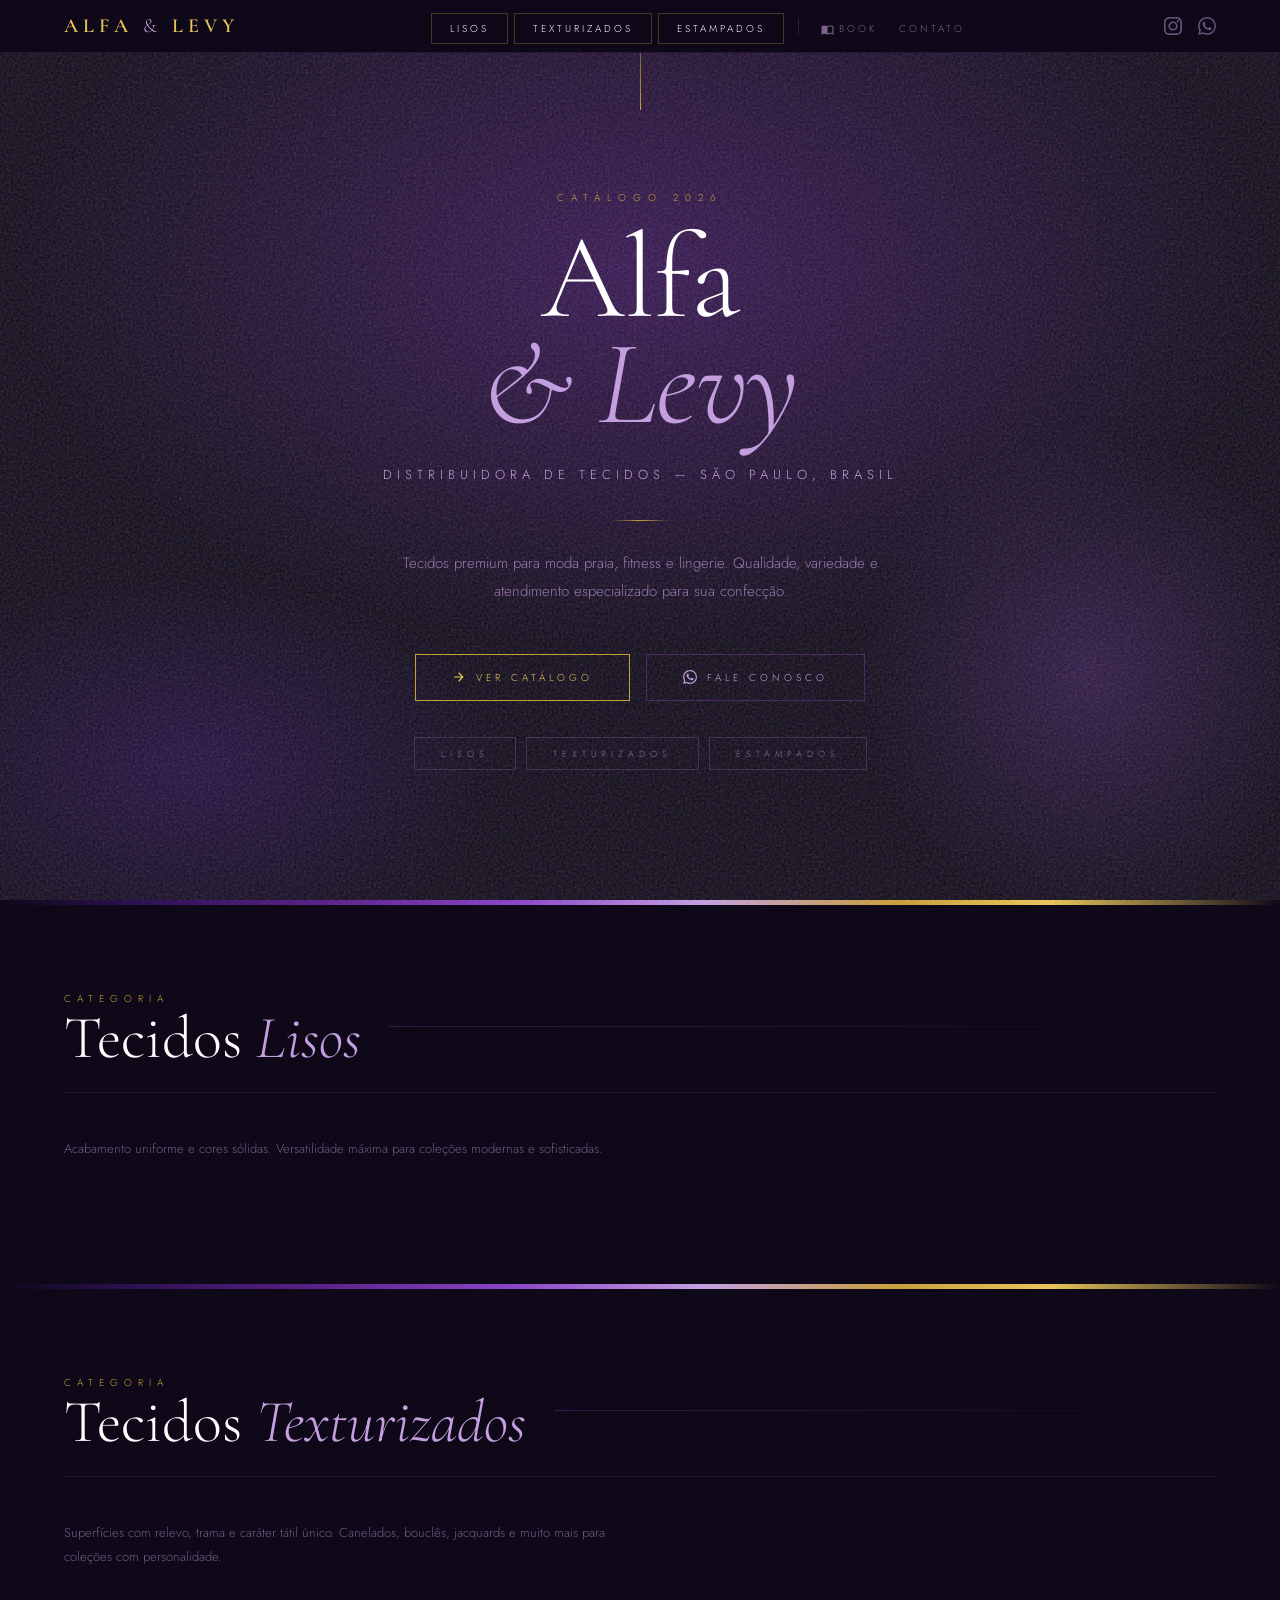
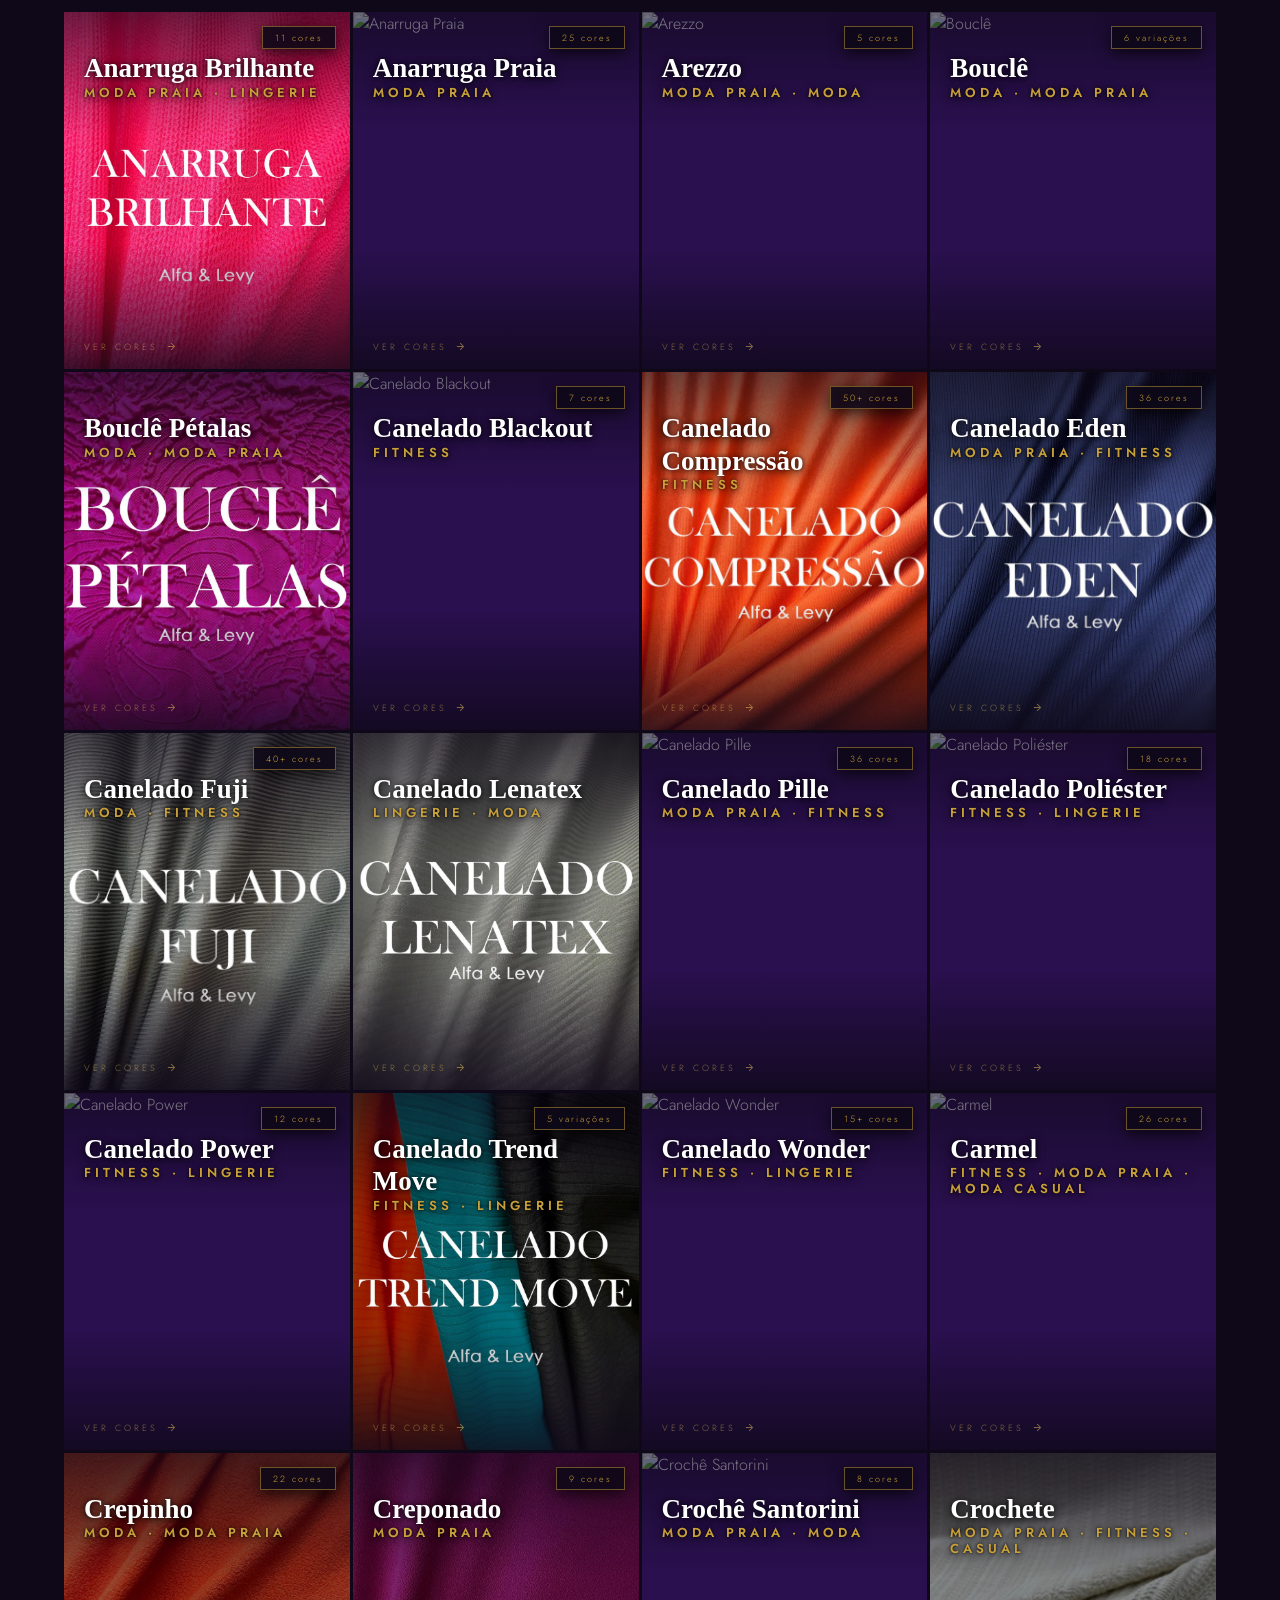
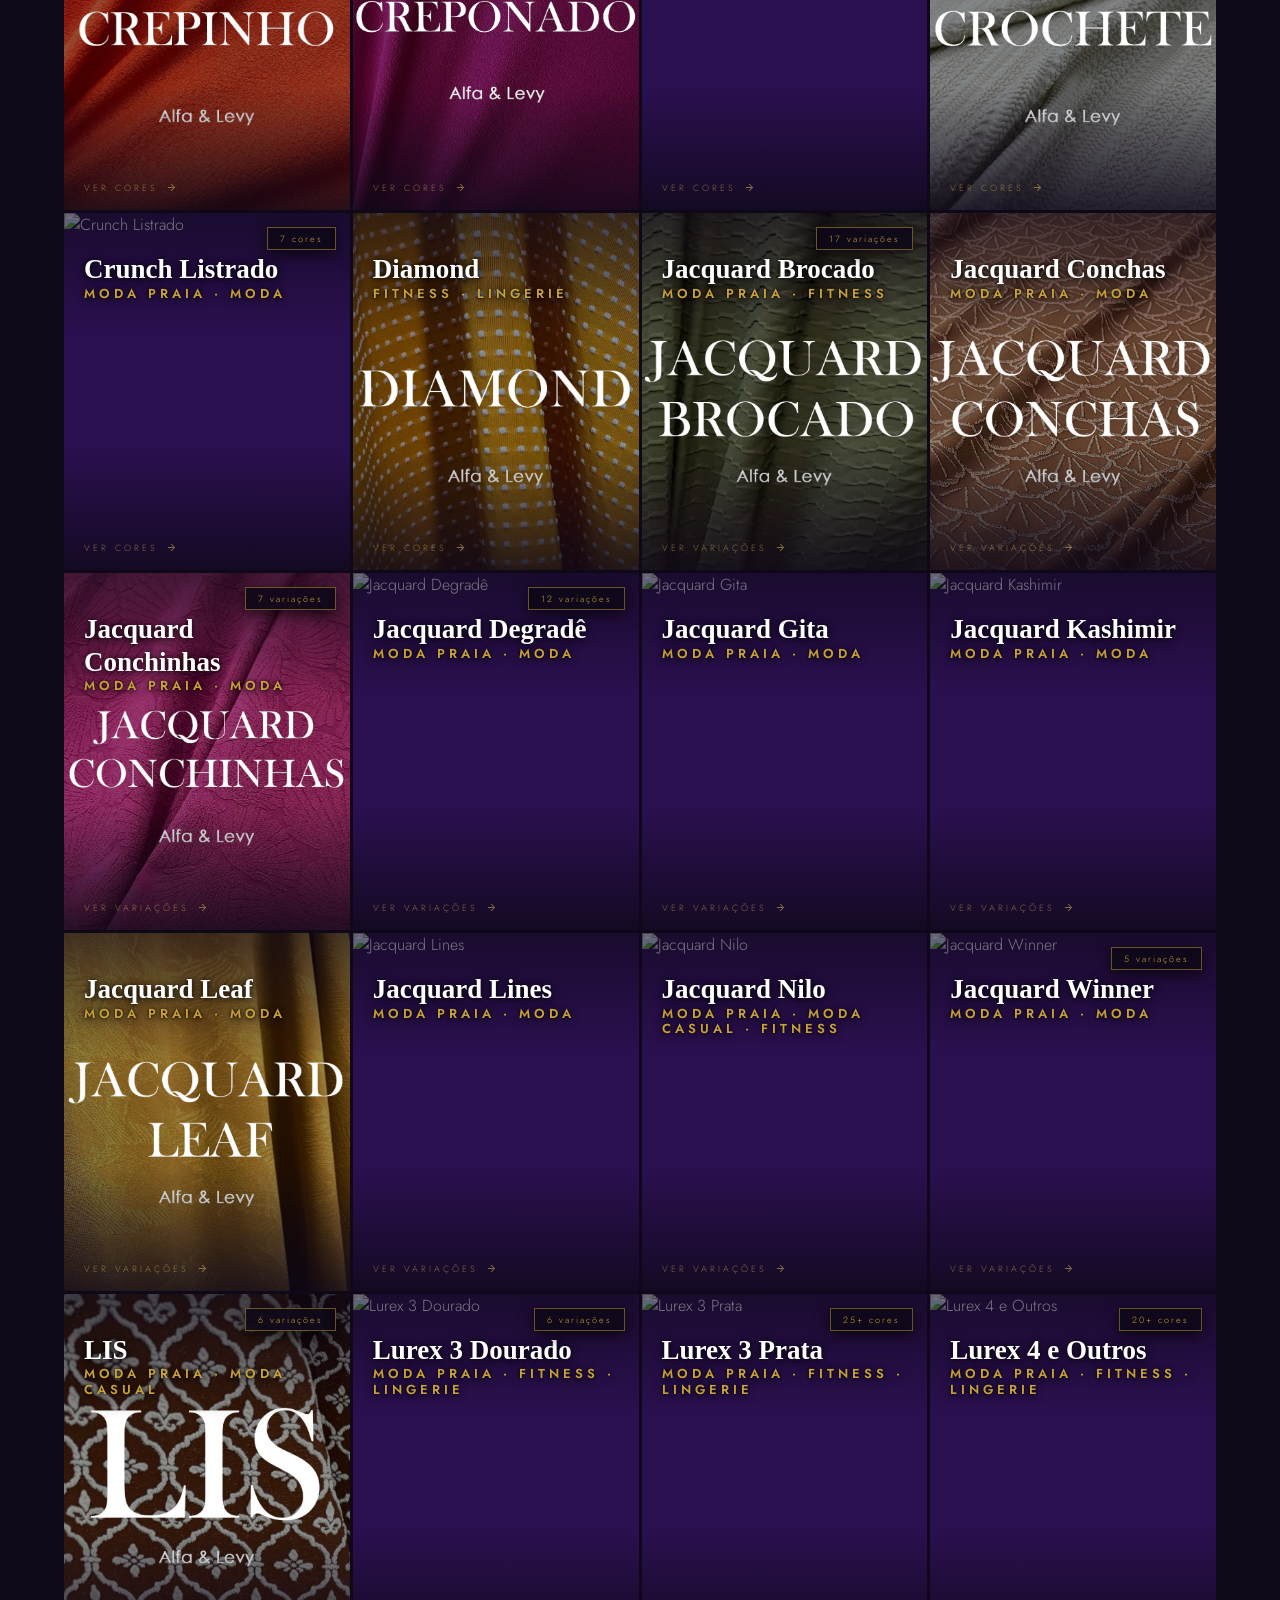
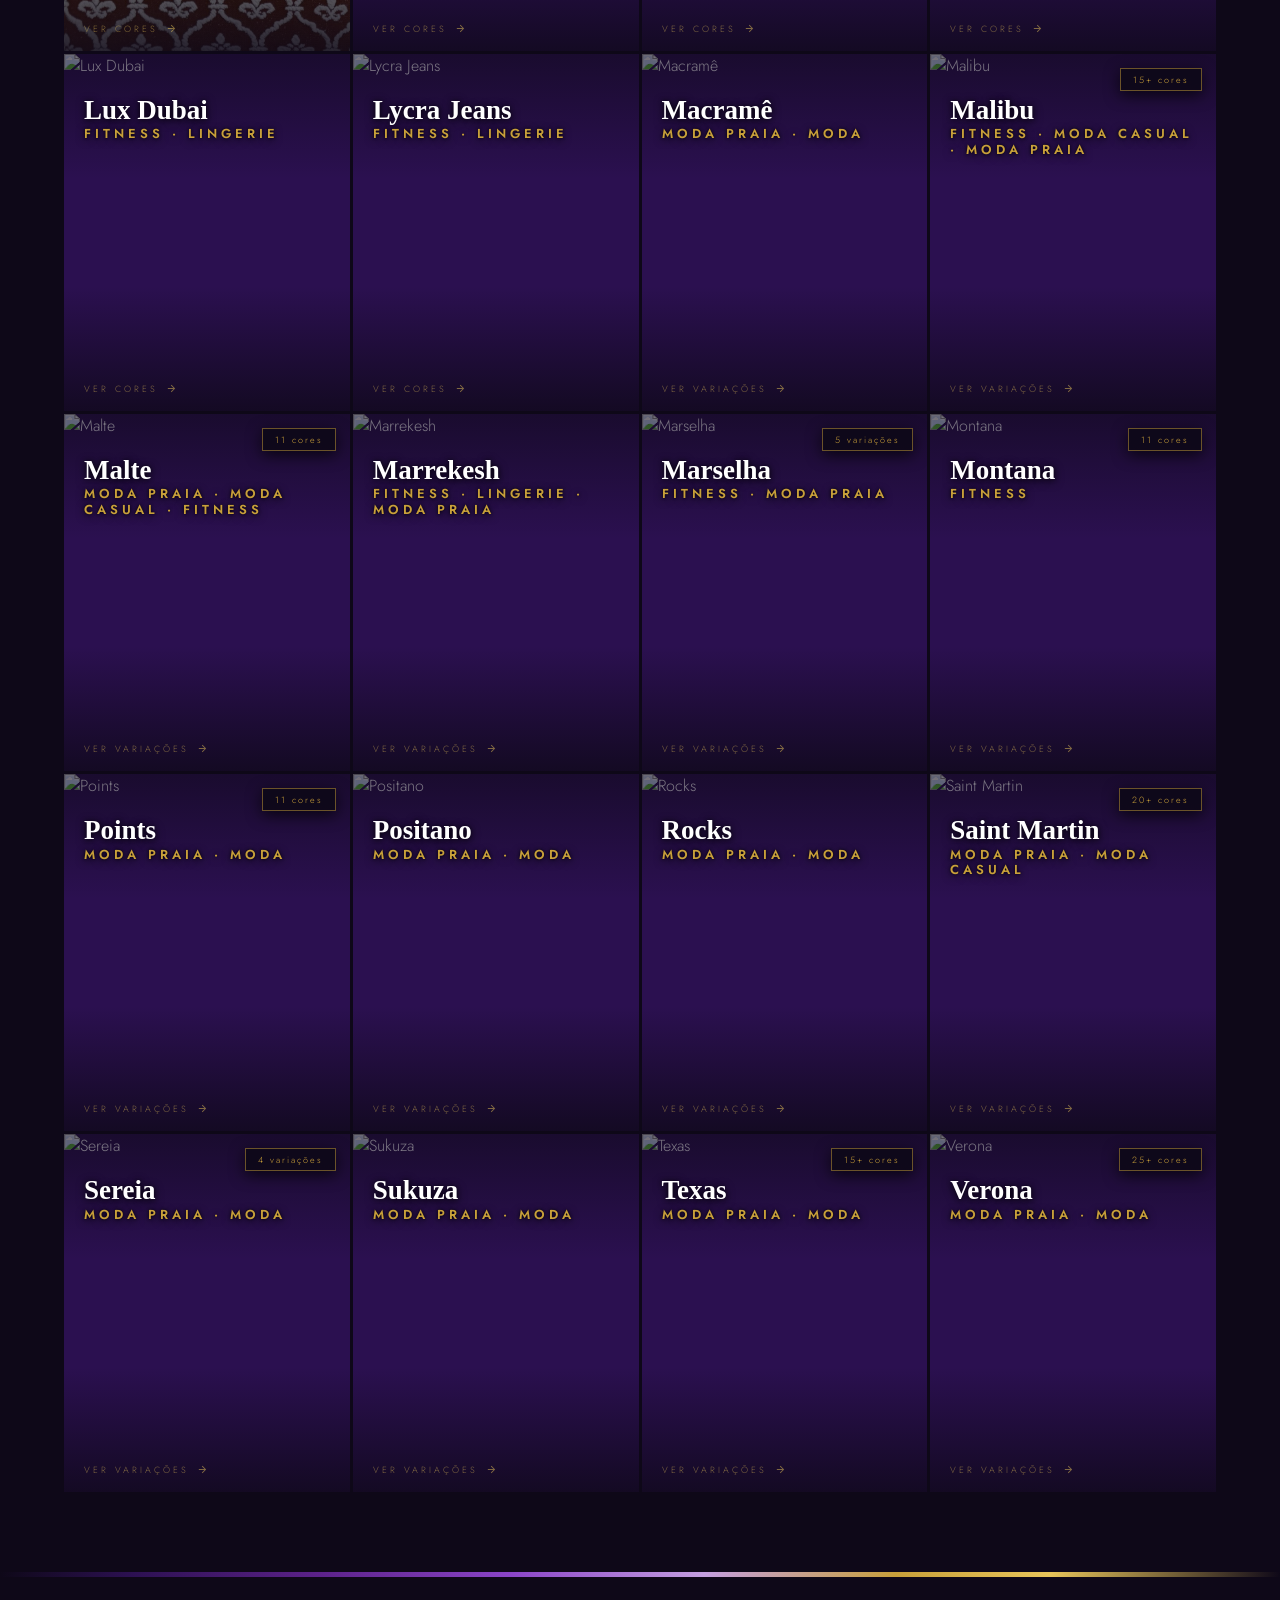
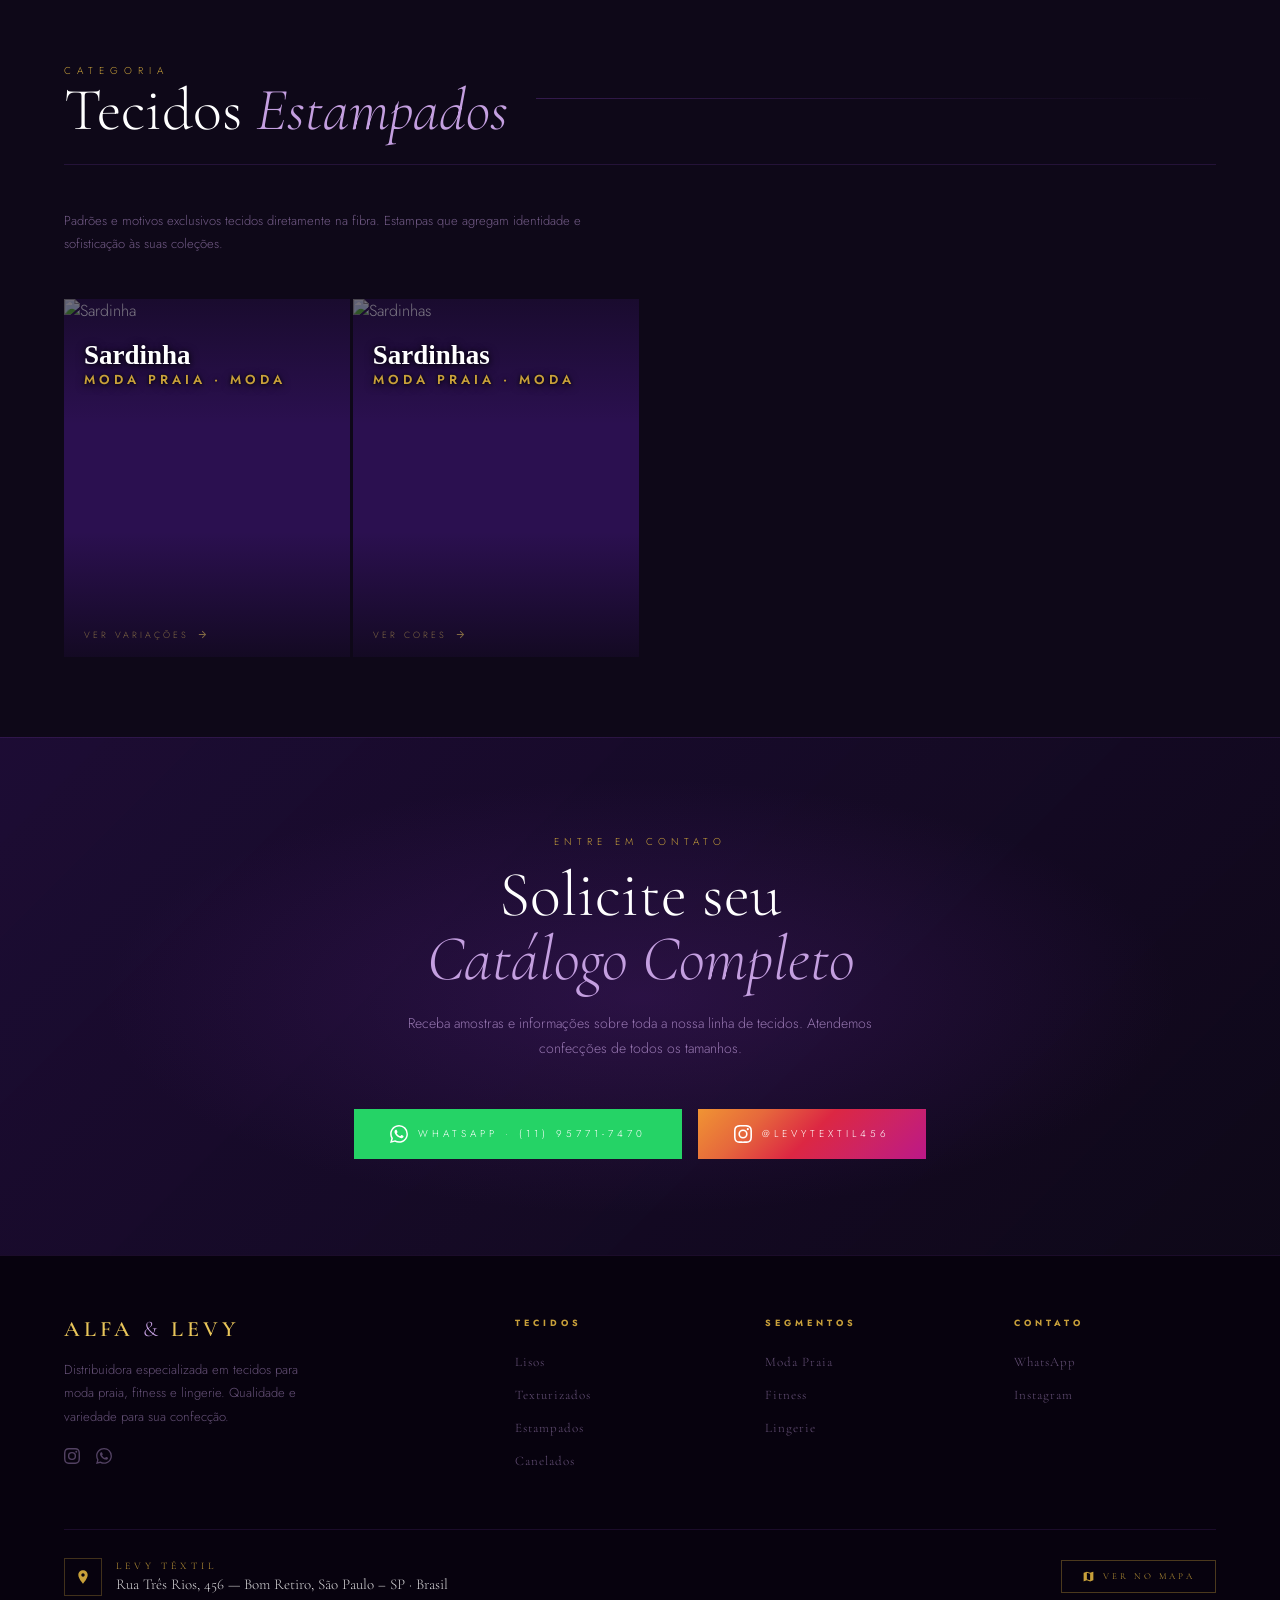
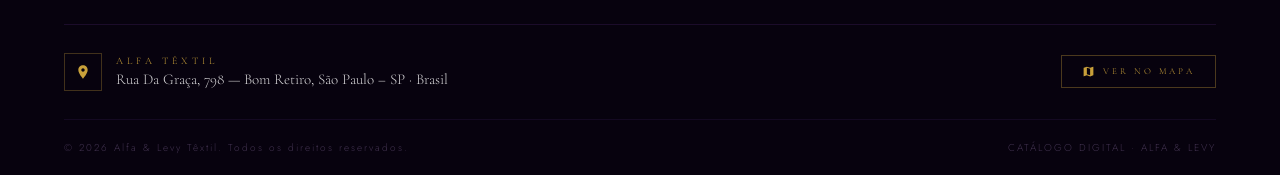
==== index.html @ b52b69ca "BOOK" ====
<!DOCTYPE html>
<html lang="pt-BR">
<head>
<meta charset="UTF-8">
<meta name="viewport" content="width=device-width, initial-scale=1.0">
<title>Alfa & Levy Têxtil — Catálogo de Tecidos</title>

<link rel="preconnect" href="https://fonts.googleapis.com">
<link href="https://fonts.googleapis.com/css2?family=Cormorant+Garamond:ital,wght@0,300;0,400;0,600;1,300;1,400&family=Jost:wght@200;300;400;500&display=swap" rel="stylesheet">

<link rel="stylesheet" href="css/style.css">

</head>
<body>

<!-- SVG ICONS -->
<svg style="display:none" xmlns="http://www.w3.org/2000/svg">
  <symbol id="ico-whatsapp" viewBox="0 0 24 24"><path d="M17.472 14.382c-.297-.149-1.758-.867-2.03-.967-.273-.099-.471-.148-.67.15-.197.297-.767.966-.94 1.164-.173.199-.347.223-.644.075-.297-.15-1.255-.463-2.39-1.475-.883-.788-1.48-1.761-1.653-2.059-.173-.297-.018-.458.13-.606.134-.133.298-.347.446-.52.149-.174.198-.298.298-.497.099-.198.05-.371-.025-.52-.075-.149-.669-1.612-.916-2.207-.242-.579-.487-.5-.669-.51-.173-.008-.371-.01-.57-.01-.198 0-.52.074-.792.372-.272.297-1.04 1.016-1.04 2.479 0 1.462 1.065 2.875 1.213 3.074.149.198 2.096 3.2 5.077 4.487.709.306 1.262.489 1.694.625.712.227 1.36.195 1.871.118.571-.085 1.758-.719 2.006-1.413.248-.694.248-1.289.173-1.413-.074-.124-.272-.198-.57-.347m-5.421 7.403h-.004a9.87 9.87 0 01-5.031-1.378l-.361-.214-3.741.982.998-3.648-.235-.374a9.86 9.86 0 01-1.51-5.26c.001-5.45 4.436-9.884 9.888-9.884 2.64 0 5.122 1.03 6.988 2.898a9.825 9.825 0 012.893 6.994c-.003 5.45-4.437 9.884-9.885 9.884m8.413-18.297A11.815 11.815 0 0012.05 0C5.495 0 .16 5.335.157 11.892c0 2.096.547 4.142 1.588 5.945L.057 24l6.305-1.654a11.882 11.882 0 005.683 1.448h.005c6.554 0 11.89-5.335 11.893-11.893a11.821 11.821 0 00-3.48-8.413z"/></symbol>
  <symbol id="ico-instagram" viewBox="0 0 24 24"><path d="M12 2.163c3.204 0 3.584.012 4.85.07 3.252.148 4.771 1.691 4.919 4.919.058 1.265.069 1.645.069 4.849 0 3.205-.012 3.584-.069 4.849-.149 3.225-1.664 4.771-4.919 4.919-1.266.058-1.644.07-4.85.07-3.204 0-3.584-.012-4.849-.07-3.26-.149-4.771-1.699-4.919-4.92-.058-1.265-.07-1.644-.07-4.849 0-3.204.013-3.583.07-4.849.149-3.227 1.664-4.771 4.919-4.919 1.266-.057 1.645-.069 4.849-.069zM12 0C8.741 0 8.333.014 7.053.072 2.695.272.273 2.69.073 7.052.014 8.333 0 8.741 0 12c0 3.259.014 3.668.072 4.948.2 4.358 2.618 6.78 6.98 6.98C8.333 23.986 8.741 24 12 24c3.259 0 3.668-.014 4.948-.072 4.354-.2 6.782-2.618 6.979-6.98.059-1.28.073-1.689.073-4.948 0-3.259-.014-3.667-.072-4.947-.196-4.354-2.617-6.78-6.979-6.98C15.668.014 15.259 0 12 0zm0 5.838a6.162 6.162 0 100 12.324 6.162 6.162 0 000-12.324zM12 16a4 4 0 110-8 4 4 0 010 8zm6.406-11.845a1.44 1.44 0 100 2.881 1.44 1.44 0 000-2.881z"/></symbol>
  <symbol id="ico-arrow" viewBox="0 0 24 24"><path d="M12 4l-1.41 1.41L16.17 11H4v2h12.17l-5.58 5.59L12 20l8-8-8-8z"/></symbol>
  <symbol id="ico-location" viewBox="0 0 24 24"><path d="M12 2C8.13 2 5 5.13 5 9c0 5.25 7 13 7 13s7-7.75 7-13c0-3.87-3.13-7-7-7zm0 9.5c-1.38 0-2.5-1.12-2.5-2.5s1.12-2.5 2.5-2.5 2.5 1.12 2.5 2.5-1.12 2.5-2.5 2.5z"/></symbol>
  <symbol id="ico-map" viewBox="0 0 24 24"><path d="M20.5 3l-.16.03L15 5.1 9 3 3.36 4.9c-.21.07-.36.25-.36.48V20.5c0 .28.22.5.5.5l.16-.03L9 18.9l6 2.1 5.64-1.9c.21-.07.36-.25.36-.48V3.5c0-.28-.22-.5-.5-.5zM15 19l-6-2.11V5l6 2.11V19z"/></symbol>
</svg>

<!-- NAV -->
<nav>
  <div class="logo">Alfa <span>&</span> Levy</div>
  <ul class="nav-links">
    <li><a href="#lisos" class="nav-cat">Lisos</a></li>
    <li><a href="#texturizados" class="nav-cat">Texturizados</a></li>
    <li><a href="#estampados" class="nav-cat">Estampados</a></li>
    <li><div class="nav-sep"></div></li>
    <li><a href="book.html" class="nav-plain nav-book">
      <svg style="width:13px;height:13px;fill:currentColor;vertical-align:middle;margin-right:5px" viewBox="0 0 24 24"><path d="M21 5c-1.11-.35-2.33-.5-3.5-.5-1.95 0-4.05.4-5.5 1.5-1.45-1.1-3.55-1.5-5.5-1.5S2.45 4.9 1 6v14.65c0 .25.25.5.5.5.1 0 .15-.05.25-.05C3.1 20.45 5.05 20 6.5 20c1.95 0 4.05.4 5.5 1.5 1.35-.85 3.8-1.5 5.5-1.5 1.65 0 3.35.3 4.75 1.05.1.05.15.05.25.05.25 0 .5-.25.5-.5V6c-.6-.45-1.25-.75-2-1zm0 13.5c-1.1-.35-2.3-.5-3.5-.5-1.7 0-4.15.65-5.5 1.5V8c1.35-.85 3.8-1.5 5.5-1.5 1.2 0 2.4.15 3.5.5v11.5z"/></svg>Book
    </a></li>
    <li><a href="#contato" class="nav-plain">Contato</a></li>
  </ul>
  <div class="nav-social">
    <a href="https://www.instagram.com/levytextil456?igsh=MTBrZHpmNmk1cnc5Yg==" target="_blank" title="Instagram"><svg><use href="#ico-instagram"/></svg></a>
    <a href="https://wa.me/5511957717470" target="_blank" title="WhatsApp"><svg><use href="#ico-whatsapp"/></svg></a>
  </div>
</nav>

<!-- HERO -->
<section class="hero">
  <div class="hero-bg"></div>
  <div class="hero-grain"></div>
  <div class="hero-line"></div>
  <p class="hero-eyebrow">Catálogo 2026</p>
  <h1 class="hero-title">Alfa <em>& Levy</em></h1>
  <p class="hero-sub">Distribuidora de Tecidos — São Paulo, Brasil</p>
  <div class="hero-divider"></div>
  <p class="hero-desc">Tecidos premium para moda praia, fitness e lingerie. Qualidade, variedade e atendimento especializado para sua confecção.</p>
  <div class="hero-actions">
    <a href="#lisos" class="btn-primary"><svg><use href="#ico-arrow"/></svg> Ver Catálogo</a>
    <a href="https://wa.me/5511957717470?text=Olá!%20Gostaria%20de%20saber%20mais%20sobre%20os%20tecidos." target="_blank" class="btn-secondary"><svg><use href="#ico-whatsapp"/></svg> Fale Conosco</a>
  </div>
  <div class="hero-cats">
    <a href="#lisos" class="hero-cat">Lisos</a>
    <a href="#texturizados" class="hero-cat">Texturizados</a>
    <a href="#estampados" class="hero-cat">Estampados</a>
  </div>
</section>


<div class="band"></div>

<!-- ══════════════════════════════════
     LISOS
══════════════════════════════════ -->
<div id="lisos" class="cat-section">
  <div class="cat-section-header reveal">
    <div>
      <span class="cat-section-label">Categoria</span>
      <h2 class="cat-section-title">Tecidos <em>Lisos</em></h2>
    </div>
    <div class="cat-section-line"></div>
  </div>
  <p class="cat-section-desc reveal">Acabamento uniforme e cores sólidas. Versatilidade máxima para coleções modernas e sofisticadas.</p>
</div>

<div class="fabrics-wrap">
  <div class="fabrics-grid reveal">
    <!-- tecidos lisos serão adicionados aqui -->
  </div>
</div>

<div class="band"></div>

<!-- ══════════════════════════════════
     TEXTURIZADOS
══════════════════════════════════ -->
<div id="texturizados" class="cat-section">
  <div class="cat-section-header reveal">
    <div>
      <span class="cat-section-label">Categoria</span>
      <h2 class="cat-section-title">Tecidos <em>Texturizados</em></h2>
    </div>
    <div class="cat-section-line"></div>
  </div>
  <p class="cat-section-desc reveal">Superfícies com relevo, trama e caráter tátil único. Canelados, bouclês, jacquards e muito mais para coleções com personalidade.</p>
</div>

<div class="fabrics-wrap">
  <div class="fabrics-grid reveal">

    <div class="fabric-card" onclick="openFabric('ANARRUGA_BRILHANTE')">
      <img src="images/TEXTURIZADOS/ANARRUGA_BRILHANTE/page-01.jpg" alt="Anarruga Brilhante" loading="lazy">
      <div class="fabric-overlay"></div>
      <span class="fabric-pages-badge">11 cores</span>
      <div class="fabric-info">
        <span class="fabric-name">Anarruga Brilhante</span>
        <span class="fabric-tag">Moda Praia · Lingerie</span>
        <p class="fabric-desc">Textura anarrugada com acabamento brilhante e sofisticado. Excelente para saídas de praia e peças de destaque.</p>
        <span class="fabric-cta">Ver cores <svg style="width:11px;height:11px;fill:currentColor"><use href="#ico-arrow"/></svg></span>
      </div>
    </div>

<div class="fabric-card" onclick="openFabric('ANARRUGA_PRAIA')">
      <img src="images/TEXTURIZADOS/ANARRUGA_PRAIA/page-01.jpg" alt="Anarruga Praia" loading="lazy">
      <div class="fabric-overlay"></div>
      <span class="fabric-pages-badge">25 cores</span>
      <div class="fabric-info">
        <span class="fabric-name">Anarruga Praia</span>
        <span class="fabric-tag">Moda Praia</span>
        <p class="fabric-desc">Leveza e frescor com textura anarrugada especial para coleções praia. Toque agradável e secagem rápida.</p>
        <span class="fabric-cta">Ver cores <svg style="width:11px;height:11px;fill:currentColor"><use href="#ico-arrow"/></svg></span>
      </div>
    </div>

    <div class="fabric-card" onclick="openFabric('AREZZO')">
      <img src="images/TEXTURIZADOS/AREZZO/page-01.jpg" alt="Arezzo" loading="lazy">
      <div class="fabric-overlay"></div>
      <span class="fabric-pages-badge">5 cores</span>
      <div class="fabric-info">
        <span class="fabric-name">Arezzo</span>
        <span class="fabric-tag">Moda Praia · Moda </span>
        <p class="fabric-desc">A malha Arezzo traz um design exclusivo, inspirado nas artes geométricas, com quadriculados em alto relevo que criam um visual bicolor cheio de charme, sofisticação e personalidade.</p>
        <span class="fabric-cta">Ver cores <svg style="width:11px;height:11px;fill:currentColor"><use href="#ico-arrow"/></svg></span>
      </div>
    </div>

    <div class="fabric-card" onclick="openFabric('BOUCLE')">
      <img src="images/TEXTURIZADOS/BOUCLE/page-01.jpg" alt="Bouclê" loading="lazy">
      <div class="fabric-overlay"></div>
        <span class="fabric-pages-badge">6 variações</span>
      <div class="fabric-info">
        <span class="fabric-name">Bouclê</span>
        <span class="fabric-tag">Moda · Moda Praia</span>
        <p class="fabric-desc">Textura bouclê clássica com laçinhos característicos. Tecido nobre para peças com personalidade e sofisticação.</p>
        <span class="fabric-cta">Ver cores <svg style="width:11px;height:11px;fill:currentColor"><use href="#ico-arrow"/></svg></span>
      </div>
    </div>

     <div class="fabric-card" onclick="openFabric('BOUCLE_PETALAS')">
      <img src="images/TEXTURIZADOS/BOUCLE_PETALAS/page-01.jpg" alt="Bouclê Pétalas" loading="lazy">
      <div class="fabric-overlay"></div>
      <div class="fabric-info">
        <span class="fabric-name">Bouclê Pétalas</span>
        <span class="fabric-tag">Moda · Moda Praia</span>
        <p class="fabric-desc">Variação exclusiva do bouclê com relevo em formato de pétalas. Exclusividade e charme para sua coleção.</p>
        <span class="fabric-cta">Ver cores <svg style="width:11px;height:11px;fill:currentColor"><use href="#ico-arrow"/></svg></span>
      </div>
    </div>

    <div class="fabric-card" onclick="openFabric('CANELADO_BLACKOUT')">
      <img src="images/TEXTURIZADOS/CANELADO_BLACKOUT/page-01.jpg" alt="Canelado Blackout" loading="lazy">
      <div class="fabric-overlay"></div>
      <span class="fabric-pages-badge">7 cores</span>
      <div class="fabric-info">
        <span class="fabric-name">Canelado Blackout</span>
        <span class="fabric-tag">Fitness</span>
        <p class="fabric-desc">Textura canelada com acabamento black. Ideal para peças de fitness com estilo e conforto.</p>
        <span class="fabric-cta">Ver cores <svg style="width:11px;height:11px;fill:currentColor"><use href="#ico-arrow"/></svg></span>
      </div>
    </div>

    <div class="fabric-card" onclick="openFabric('CANELADO_DE_COMPRESSAO')">
      <img src="images/TEXTURIZADOS/CANELADO_DE_COMPRESSAO/page-01.jpg" alt="Canelado de Compressão" loading="lazy">
      <div class="fabric-overlay"></div>
      <span class="fabric-pages-badge">50+ cores</span>
      <div class="fabric-info">
        <span class="fabric-name">Canelado Compressão</span>
        <span class="fabric-tag">Fitness</span>
        <p class="fabric-desc">Alta compressão com textura canelada diferenciada. Modelagem corporal e suporte para treinos intensos.</p>
        <span class="fabric-cta">Ver cores <svg style="width:11px;height:11px;fill:currentColor"><use href="#ico-arrow"/></svg></span>
      </div>
    </div>

    <div class="fabric-card" onclick="openFabric('CANELADO_EDEN')">
      <img src="images/TEXTURIZADOS/CANELADO_EDEN/page-01.jpg" alt="Canelado Eden" loading="lazy">
      <div class="fabric-overlay"></div>
      <span class="fabric-pages-badge">36 cores</span>
      <div class="fabric-info">
        <span class="fabric-name">Canelado Eden</span>
        <span class="fabric-tag">Moda Praia · Fitness</span>
        <p class="fabric-desc">Textura em poliamida brilhante de efeito canelado. Estruturado e confortável, pode ser aplicado desde modelagens básicas de moda praia até peças de média compressão. A boa elasticidade e cobertura permitem sua aplicação  também no segmento de fitness. O efeito brilhante intensifica a tonalidade das cores, dos mais claros aos mais escuros.</p>
        <span class="fabric-cta">Ver cores <svg style="width:11px;height:11px;fill:currentColor"><use href="#ico-arrow"/></svg></span>
      </div>
    </div>

    <div class="fabric-card" onclick="openFabric('CANELADO_FUJI')">
      <img src="images/TEXTURIZADOS/CANELADO_FUJI/page-01.jpg" alt="Canelado Fuji" loading="lazy">
      <div class="fabric-overlay"></div>
      <span class="fabric-pages-badge">40+ cores</span>
      <div class="fabric-info">
        <span class="fabric-name">Canelado Fuji</span>
        <span class="fabric-tag">Moda · Fitness</span>
        <p class="fabric-desc">Textura canelada com brilho sutil e caimento impecável. Versátil para moda casual e fitness.</p>
        <span class="fabric-cta">Ver cores <svg style="width:11px;height:11px;fill:currentColor"><use href="#ico-arrow"/></svg></span>
      </div>
    </div>

     <div class="fabric-card" onclick="openFabric('CANELADO_LENATEX')">
      <img src="images/TEXTURIZADOS/CANELADO_LENATEX/page-01.jpg" alt="Canelado Lenatex" loading="lazy">
      <div class="fabric-overlay"></div>
      <div class="fabric-info">
        <span class="fabric-name">Canelado Lenatex</span>
        <span class="fabric-tag">Lingerie · Moda</span>
        <p class="fabric-desc">Acabamento delicado com textura canelada fina. Leveza e conforto incomparáveis para lingerie premium.</p>
        <span class="fabric-cta">Ver cores <svg style="width:11px;height:11px;fill:currentColor"><use href="#ico-arrow"/></svg></span>
      </div>
    </div>

    <div class="fabric-card" onclick="openFabric('CANELADO_PILLE')">
      <img src="images/TEXTURIZADOS/CANELADO_PILLE/page-01.jpg" alt="Canelado Pille" loading="lazy">
      <div class="fabric-overlay"></div>
      <span class="fabric-pages-badge">36 cores</span>
      <div class="fabric-info">
        <span class="fabric-name">Canelado Pille</span>
        <span class="fabric-tag">Moda Praia · Fitness</span>
        <p class="fabric-desc">Textura canelada com relevo sutil e toque macio. Ideal para peças de moda praia e casual com estilo.</p>
        <span class="fabric-cta">Ver cores <svg style="width:11px;height:11px;fill:currentColor"><use href="#ico-arrow"/></svg></span>
      </div>
    </div>

    <div class="fabric-card" onclick="openFabric('CANELADO_POLIESTER')">
      <img src="images/TEXTURIZADOS/CANELADO_POLIESTER/page-01.jpg" alt="Canelado Poliéster" loading="lazy">
      <div class="fabric-overlay"></div>
      <span class="fabric-pages-badge">18 cores</span>
      <div class="fabric-info">
        <span class="fabric-name">Canelado Poliéster</span>
        <span class="fabric-tag">Fitness · Lingerie</span>
        <p class="fabric-desc">Canelado com textura marcante e toque suave. Ótima elasticidade para peças fitness de alto desempenho.</p>
        <span class="fabric-cta">Ver cores <svg style="width:11px;height:11px;fill:currentColor"><use href="#ico-arrow"/></svg></span>
      </div>
    </div>

    <div class="fabric-card" onclick="openFabric('CANELADO_POWER')">
      <img src="images/TEXTURIZADOS/CANELADO_POWER/page-01.jpg" alt="Canelado Power" loading="lazy">
      <div class="fabric-overlay"></div>
      <span class="fabric-pages-badge">12 cores</span>
      <div class="fabric-info">
        <span class="fabric-name">Canelado Power</span>
        <span class="fabric-tag">Fitness · Lingerie</span>
        <p class="fabric-desc">Textura canelada com relevo sutil e toque macio. Ideal para peças de moda praia e casual com estilo.</p>
        <span class="fabric-cta">Ver cores <svg style="width:11px;height:11px;fill:currentColor"><use href="#ico-arrow"/></svg></span>
      </div>
    </div>

    <div class="fabric-card" onclick="openFabric('CANELADO_TREND_MOVE')">
      <img src="images/TEXTURIZADOS/CANELADO_TREND_MOVE/page-01.jpg" alt="Canelado Trend Move" loading="lazy">
      <div class="fabric-overlay"></div>
      <span class="fabric-pages-badge">5 variações</span>
      <div class="fabric-info">
        <span class="fabric-name">Canelado Trend Move</span>
        <span class="fabric-tag">Fitness · Lingerie</span>
        <p class="fabric-desc">Alta elasticidade e conforto para o movimento. Tecnologia avançada para peças fitness.</p>
        <span class="fabric-cta">Ver cores <svg style="width:11px;height:11px;fill:currentColor"><use href="#ico-arrow"/></svg></span>
      </div>
    </div>

     <div class="fabric-card" onclick="openFabric('CANELADO_WONDER')">
      <img src="images/TEXTURIZADOS/CANELADO_WONDER/page-01.jpg" alt="Canelado Wonder" loading="lazy">
      <div class="fabric-overlay"></div>
      <span class="fabric-pages-badge">15+ cores</span>
      <div class="fabric-info">
        <span class="fabric-name">Canelado Wonder</span>
        <span class="fabric-tag">Fitness · Lingerie</span>
        <p class="fabric-desc">Estilo e performace, onde o artigo apresenta ótima elasticidade assertivo para valorizar a silhueta com conforto. Desenvolvido com a tecnologia Lycra® Xtra-life que garante maior durabilidade das peças e maior resistência a danos causados pelo cloro, suor, protetores solares, cremes e óleos corporais.</p>
        <span class="fabric-cta">Ver cores <svg style="width:11px;height:11px;fill:currentColor"><use href="#ico-arrow"/></svg></span>
      </div>
    </div>

    <div class="fabric-card" onclick="openFabric('CARMEL')">
      <img src="images/TEXTURIZADOS/CARMEL/page-01.jpg" alt="Carmel" loading="lazy">
      <div class="fabric-overlay"></div>
      <span class="fabric-pages-badge">26 cores</span>
      <div class="fabric-info">
        <span class="fabric-name">Carmel</span>
        <span class="fabric-tag">Fitness · Moda Praia · Moda Casual</span>
        <p class="fabric-desc">Tecido de aspecto sensorial creponado, reúne as seguintes características técnicas da malharia: Double-face, pode ser usado em ambas as superfícies; Construção discretamente aerada, ajuda na passagem do ar; Caimento para peças que peças que buscam bem-estar e relaxamento.</p>
        <span class="fabric-cta">Ver cores <svg style="width:11px;height:11px;fill:currentColor"><use href="#ico-arrow"/></svg></span>
      </div>
    </div>

    <div class="fabric-card" onclick="openFabric('CREPINHO')">
      <img src="images/TEXTURIZADOS/CREPINHO/page-01.jpg" alt="Crepinho" loading="lazy">
      <div class="fabric-overlay"></div>
      <span class="fabric-pages-badge">22 cores</span>
      <div class="fabric-info">
        <span class="fabric-name">Crepinho</span>
        <span class="fabric-tag">Moda · Moda Praia</span>
        <p class="fabric-desc">Leveza e fluidez incomparáveis para peças com acabamento delicado e elegante.</p>
        <span class="fabric-cta">Ver cores <svg style="width:11px;height:11px;fill:currentColor"><use href="#ico-arrow"/></svg></span>
      </div>
    </div>

    <div class="fabric-card" onclick="openFabric('CREPONADO')">
      <img src="images/TEXTURIZADOS/CREPONADO/page-01.jpg" alt="Creponado" loading="lazy">
      <div class="fabric-overlay"></div>
      <span class="fabric-pages-badge">9 cores</span>
      <div class="fabric-info">
        <span class="fabric-name">Creponado</span>
        <span class="fabric-tag">Moda Praia</span>
        <p class="fabric-desc">Superfície texturizada e leve para saídas de praia com estilo e personalidade.</p>
        <span class="fabric-cta">Ver cores <svg style="width:11px;height:11px;fill:currentColor"><use href="#ico-arrow"/></svg></span>
      </div>
    </div>

     <div class="fabric-card" onclick="openFabric('CROCHE_SANTORINI')">
      <img src="images/TEXTURIZADOS/CROCHE_SANTORINI/page-01.jpg" alt="Crochê Santorini" loading="lazy">
      <div class="fabric-overlay"></div>
      <span class="fabric-pages-badge">8 cores</span>
      <div class="fabric-info">
        <span class="fabric-name">Crochê Santorini</span>
        <span class="fabric-tag">Moda Praia · Moda</span>
        <p class="fabric-desc">Inspiração mediterrânea com textura crochê única. Sofisticação e leveza para coleções verão.</p>
        <span class="fabric-cta">Ver cores <svg style="width:11px;height:11px;fill:currentColor"><use href="#ico-arrow"/></svg></span>
      </div>
    </div>

    <div class="fabric-card" onclick="openFabric('CROCHETE')">
      <img src="images/TEXTURIZADOS/CROCHETE/page-01.jpg" alt="Crochete" loading="lazy">
      <div class="fabric-overlay"></div>
      <div class="fabric-info">
        <span class="fabric-name">Crochete</span>
        <span class="fabric-tag">Moda Praia · Fitness · Casual</span>
        <p class="fabric-desc">Com estrutura dupla e alta gramatura, a malha CROCHETE possui textura inspirada nos produtos artesanais, com aparência rústica e efeito de crochê produzido à mão.
Em poliamida opaca com elastano, confere ao usuário conforto e muita maciez. Ideal para peças da moda praia, pode ser utilizado no segmento Fitness e em peças de moda casual.</p>
        <span class="fabric-cta">Ver cores <svg style="width:11px;height:11px;fill:currentColor"><use href="#ico-arrow"/></svg></span>
      </div>
    </div>

    <div class="fabric-card" onclick="openFabric('CRUNCH_LISTRADO')">
      <img src="images/TEXTURIZADOS/CRUNCH_LISTRADO/page-01.jpg" alt="Crunch Listrado" loading="lazy">
      <div class="fabric-overlay"></div>
      <span class="fabric-pages-badge">7 cores</span>
      <div class="fabric-info">
        <span class="fabric-name">Crunch Listrado</span>
        <span class="fabric-tag">Moda Praia · Moda</span>
        <p class="fabric-desc">Textura crunch com listras em relevo. Estilo e personalidade para suas coleções.</p>
        <span class="fabric-cta">Ver cores <svg style="width:11px;height:11px;fill:currentColor"><use href="#ico-arrow"/></svg></span>
      </div>
    </div>

    <div class="fabric-card" onclick="openFabric('DIAMOND')">
      <img src="images/TEXTURIZADOS/DIAMOND/page-01.jpg" alt="Diamond" loading="lazy">
      <div class="fabric-overlay"></div>
      <div class="fabric-info">
        <span class="fabric-name">Diamond</span>
        <span class="fabric-tag">Fitness · Lingerie</span>
        <p class="fabric-desc">Toque acetinado e brilho sutil. Acabamento liso de alta qualidade para peças sofisticadas.</p>
        <span class="fabric-cta">Ver cores <svg style="width:11px;height:11px;fill:currentColor"><use href="#ico-arrow"/></svg></span>
      </div>
    </div>

    <div class="fabric-card" onclick="openFabric('JACQUARD_BROCADO')">
      <img src="images/TEXTURIZADOS/JACQUARD_BROCADO/page-01.jpg" alt="Jacquard Brocado" loading="lazy">
      <div class="fabric-overlay"></div>
      <span class="fabric-pages-badge">17 variações</span>
      <div class="fabric-info">
        <span class="fabric-name">Jacquard Brocado</span>
        <span class="fabric-tag">Moda Praia · Fitness</span>
        <p class="fabric-desc">A malha JACQUARD BROCADO possui textura trabalhada com retenção e bastante volume, enriquecendo e agregando valor às peças, mesmo quando em modelagens básicas.
Em poliamida opaca com elastano, é comercialmente usada com o lado avesso para fora. Versátil, possui elasticidade e compressão ajustadas. É confortável e pode ser utilizada também na moda praia ou casual. Nas peças Fitness, garante segurança por ser zero transparência durante a realização dos movimentos.
FPU 50+ vitalício devido ao fio de poliamida ser enriquecido com dióxido de titânio em sua massa.</p>
        <span class="fabric-cta">Ver variações <svg style="width:11px;height:11px;fill:currentColor"><use href="#ico-arrow"/></svg></span>
      </div>
    </div>

    <div class="fabric-card" onclick="openFabric('JACQUARD_CONCHAS')">
      <img src="images/TEXTURIZADOS/JACQUARD_CONCHAS/page-01.jpg" alt="Jacquard Conchas" loading="lazy">
      <div class="fabric-overlay"></div>
      <div class="fabric-info">
        <span class="fabric-name">Jacquard Conchas</span>
        <span class="fabric-tag">Moda Praia · Moda</span>
        <p class="fabric-desc">Motivo de conchas tecido em jacquard. Inspiração marinha com acabamento sofisticado.</p>
        <span class="fabric-cta">Ver variações <svg style="width:11px;height:11px;fill:currentColor"><use href="#ico-arrow"/></svg></span>
      </div>
    </div>

    <div class="fabric-card" onclick="openFabric('JACQUARD_CONCHINHAS')">
      <img src="images/TEXTURIZADOS/JACQUARD_CONCHINHAS/page-01.jpg" alt="Jacquard Conchinhas" loading="lazy">
      <div class="fabric-overlay"></div>
      <span class="fabric-pages-badge">7 variações</span>
      <div class="fabric-info">
        <span class="fabric-name">Jacquard Conchinhas</span>
        <span class="fabric-tag">Moda Praia · Moda</span>
        <p class="fabric-desc">Variação delicada do jacquard conchas com padrão menor e detalhes refinados.</p>
        <span class="fabric-cta">Ver variações <svg style="width:11px;height:11px;fill:currentColor"><use href="#ico-arrow"/></svg></span>
      </div>
    </div>

    <div class="fabric-card" onclick="openFabric('JACQUARD_DEGRADE')">
      <img src="images/TEXTURIZADOS/JACQUARD_DEGRADE/page-01.jpg" alt="Jacquard Degradê" loading="lazy">
      <div class="fabric-overlay"></div>
      <span class="fabric-pages-badge">12 variações</span>
      <div class="fabric-info">
        <span class="fabric-name">Jacquard Degradê</span>
        <span class="fabric-tag">Moda Praia · Moda</span>
        <p class="fabric-desc">Trama jacquard com efeito degradê exclusivo. Tecido nobre para coleções diferenciadas.</p>
        <span class="fabric-cta">Ver variações <svg style="width:11px;height:11px;fill:currentColor"><use href="#ico-arrow"/></svg></span>
      </div>
    </div>

    <div class="fabric-card" onclick="openFabric('JACQUARD_GITA')">
      <img src="images/TEXTURIZADOS/JACQUARD_GITA/page-01.jpg" alt="Jacquard Gita" loading="lazy">
      <div class="fabric-overlay"></div>
      <div class="fabric-info">
        <span class="fabric-name">Jacquard Gita</span>
        <span class="fabric-tag">Moda Praia · Moda</span>
        <p class="fabric-desc">Trama jacquard com padrão exclusivo inspirado em motivos esportivos. Ideal para coleções fitness com estilo.</p>
        <span class="fabric-cta">Ver variações <svg style="width:11px;height:11px;fill:currentColor"><use href="#ico-arrow"/></svg></span>
      </div>
    </div>

    <div class="fabric-card" onclick="openFabric('JACQUARD_KASHIMIR')">
      <img src="images/TEXTURIZADOS/JACQUARD_KASHIMIR/page-01.jpg" alt="Jacquard Kashimir" loading="lazy">
      <div class="fabric-overlay"></div>
      <div class="fabric-info">
        <span class="fabric-name">Jacquard Kashimir</span>
        <span class="fabric-tag">Moda Praia · Moda</span>
        <p class="fabric-desc">Trama jacquard com padrão exclusivo inspirado em motivos orientais. Sofisticação e elegância para coleções diferenciadas.</p>
        <span class="fabric-cta">Ver variações <svg style="width:11px;height:11px;fill:currentColor"><use href="#ico-arrow"/></svg></span>
      </div>
    </div>

    <div class="fabric-card" onclick="openFabric('JACQUARD_LEAF')">
      <img src="images/TEXTURIZADOS/JACQUARD_LEAF/page-01.jpg" alt="Jacquard Leaf" loading="lazy">
      <div class="fabric-overlay"></div>
      <div class="fabric-info">
        <span class="fabric-name">Jacquard Leaf</span>
        <span class="fabric-tag">Moda Praia · Moda</span>
        <p class="fabric-desc">Padrão jacquard com motivo folhagem exclusivo. Sofisticação e elegância natural para coleções diferenciadas.</p>
        <span class="fabric-cta">Ver variações <svg style="width:11px;height:11px;fill:currentColor"><use href="#ico-arrow"/></svg></span>
      </div>
    </div>

<div class="fabric-card" onclick="openFabric('JACQUARD_LINES')">
      <img src="images/TEXTURIZADOS/JACQUARD_LINES/page-01.jpg" alt="Jacquard Lines" loading="lazy">
      <div class="fabric-overlay"></div>
      <div class="fabric-info">
        <span class="fabric-name">Jacquard Lines</span>
        <span class="fabric-tag">Moda Praia · Moda</span>
        <p class="fabric-desc">Padrão jacquard com linhas entrelaçadas formando um padrão exclusivo. Elegância e modernidade para suas coleções.</p>
        <span class="fabric-cta">Ver variações <svg style="width:11px;height:11px;fill:currentColor"><use href="#ico-arrow"/></svg></span>
      </div>
    </div>

    <div class="fabric-card" onclick="openFabric('JACQUARD_NILO')">
      <img src="images/TEXTURIZADOS/JACQUARD_NILO/page-01.jpg" alt="Jacquard Nilo" loading="lazy">
      <div class="fabric-overlay"></div>
      <div class="fabric-info">
        <span class="fabric-name">Jacquard Nilo</span>
        <span class="fabric-tag">Moda Praia · Moda Casual · Fitness</span>
        <p class="fabric-desc">Com estrutura dupla e alta gramatura, a malha JACQUARD NILO possui textura inspirada nos produtos artesanais, com aparência listrada e efeito de crochê rendado produzido à mão.
          Em poliamida opaca com elastano, confere ao usuário conforto, muita maciez e excelente cobertura. Ideal para peças da moda praia, é perfeito para peças com áreas maiores, como maiôs. Pode ser utilizado no segmento Fitness e em peças de moda casual.</p>
        <span class="fabric-cta">Ver variações <svg style="width:11px;height:11px;fill:currentColor"><use href="#ico-arrow"/></svg></span>
      </div>
    </div>

  <div class="fabric-card" onclick="openFabric('JACQUARD_WINNER')">
      <img src="images/TEXTURIZADOS/JACQUARD_WINNER/page-01.jpg" alt="Jacquard Winner" loading="lazy">
      <div class="fabric-overlay"></div>
        <span class="fabric-pages-badge">5 variações</span>
      <div class="fabric-info">
        <span class="fabric-name">Jacquard Winner</span>
        <span class="fabric-tag">Moda Praia · Moda</span>
        <p class="fabric-desc">Padrão jacquard com padrão exclusivo inspirado em motivos esportivos. Ideal para coleções fitness com estilo.</p>
        <span class="fabric-cta">Ver variações <svg style="width:11px;height:11px;fill:currentColor"><use href="#ico-arrow"/></svg></span>
      </div>
    </div>

 <div class="fabric-card" onclick="openFabric('LIS')">
      <img src="images/TEXTURIZADOS/LIS/page-01.jpg" alt="LIS" loading="lazy">
      <div class="fabric-overlay"></div>
        <span class="fabric-pages-badge">6 variações</span>
      <div class="fabric-info">
        <span class="fabric-name">LIS</span>
        <span class="fabric-tag">Moda Praia · Moda Casual</span>
        <p class="fabric-desc">A malha Jacquard Lis traz um design exclusivo inspirado nas artes dos azulejos clássicos e na icônica Flor de Lis, símbolo de nobreza e sofisticação. O relevo bicolor dá um charme único, com um toque artístico e refinado.
Feita em poliamida opaca com elastano, oferece conforto extremo e maciez incomparável. Ideal para moda praia e perfeita também para compor looks casuais com um estilo feminino, delicado e super romântico.
FPU 50+ vitalício devido ao fio de poliamida ser enriquecido com dióxido de titânio em sua massa.
Possui certificação OEKO-TEX, garantindo que não há químicos nocivos aos usuários em sua fabricação..</p>
        <span class="fabric-cta">Ver cores <svg style="width:11px;height:11px;fill:currentColor"><use href="#ico-arrow"/></svg></span>
      </div>
    </div>

    <div class="fabric-card" onclick="openFabric('LUREX_3_DOURADO')">
      <img src="images/TEXTURIZADOS/LUREX_3_DOURADO/page-01.jpg" alt="Lurex 3 Dourado" loading="lazy">
      <div class="fabric-overlay"></div>
        <span class="fabric-pages-badge">6 variações</span>
      <div class="fabric-info">
        <span class="fabric-name">Lurex 3 Dourado</span>
        <span class="fabric-tag">Moda Praia · Fitness · Lingerie</span>
        <p class="fabric-desc">Textura com fios de lurex dourados que conferem brilho e sofisticação. Ideal para peças de destaque e coleções especiais.</p>
        <span class="fabric-cta">Ver cores <svg style="width:11px;height:11px;fill:currentColor"><use href="#ico-arrow"/></svg></span>
      </div>
    </div>

    <div class="fabric-card" onclick="openFabric('LUREX_3_PRATA')">
      <img src="images/TEXTURIZADOS/LUREX_3_PRATA/page-01.jpg" alt="Lurex 3 Prata" loading="lazy">
      <div class="fabric-overlay"></div>
        <span class="fabric-pages-badge">25+ cores</span>
      <div class="fabric-info">
        <span class="fabric-name">Lurex 3 Prata</span>
        <span class="fabric-tag">Moda Praia · Fitness · Lingerie</span>
        <p class="fabric-desc">Textura com fios de lurex prata que conferem brilho e sofisticação. Ideal para peças de destaque e coleções especiais.</p>
        <span class="fabric-cta">Ver cores <svg style="width:11px;height:11px;fill:currentColor"><use href="#ico-arrow"/></svg></span>
      </div>
    </div>

    <div class="fabric-card" onclick="openFabric('LUREX_4_E_OUTROS')">
      <img src="images/TEXTURIZADOS/LUREX_4_E_OUTROS/page-01.jpg" alt="Lurex 4 e Outros" loading="lazy">
      <div class="fabric-overlay"></div>
        <span class="fabric-pages-badge">20+ cores</span>
      <div class="fabric-info">
        <span class="fabric-name">Lurex 4 e Outros</span>
        <span class="fabric-tag">Moda Praia · Fitness · Lingerie</span>
        <p class="fabric-desc">Textura com fios de lurex que conferem brilho e sofisticação. Ideal para peças de destaque e coleções especiais.</p>
        <span class="fabric-cta">Ver cores <svg style="width:11px;height:11px;fill:currentColor"><use href="#ico-arrow"/></svg></span>
      </div>
    </div>

    <div class="fabric-card" onclick="openFabric('LUX_DUBAI')">
      <img src="images/TEXTURIZADOS/LUX_DUBAI/page-01.jpg" alt="Lux Dubai" loading="lazy">
      <div class="fabric-overlay"></div>
      <div class="fabric-info">
        <span class="fabric-name">Lux Dubai</span>
        <span class="fabric-tag">Fitness · Lingerie</span>
        <p class="fabric-desc">Tecido texturizado de alta performance com toque macio e excelente recuperação.</p>
        <span class="fabric-cta">Ver cores <svg style="width:11px;height:11px;fill:currentColor"><use href="#ico-arrow"/></svg></span>
      </div>
    </div>

    <div class="fabric-card" onclick="openFabric('LYCRA_JEANS')">
      <img src="images/TEXTURIZADOS/LYCRA_JEANS/page-01.jpg" alt="Lycra Jeans" loading="lazy">
      <div class="fabric-overlay"></div>
      <div class="fabric-info">
        <span class="fabric-name">Lycra Jeans</span>
        <span class="fabric-tag">Fitness · Lingerie</span>
        <p class="fabric-desc">Tecido texturizado de alta performance com toque macio e excelente recuperação.</p>
        <span class="fabric-cta">Ver cores <svg style="width:11px;height:11px;fill:currentColor"><use href="#ico-arrow"/></svg></span>
      </div>
    </div>

    <div class="fabric-card" onclick="openFabric('MACRAME')">
      <img src="images/TEXTURIZADOS/MACRAME/page-01.jpg" alt="Macramê" loading="lazy">
      <div class="fabric-overlay"></div>
      <div class="fabric-info">
        <span class="fabric-name">Macramê</span>
        <span class="fabric-tag">Moda Praia · Moda</span>
        <p class="fabric-desc">Textura artesanal com nós e vazados característicos do macramê. Peças com personalidade e estilo único.</p>
        <span class="fabric-cta">Ver variações <svg style="width:11px;height:11px;fill:currentColor"><use href="#ico-arrow"/></svg></span>
      </div>
    </div>

    <div class="fabric-card" onclick="openFabric('MALIBU')">
      <img src="images/TEXTURIZADOS/MALIBU/page-01.jpg" alt="Malibu" loading="lazy">
      <div class="fabric-overlay"></div>
      <span class="fabric-pages-badge">15+ cores</span>
      <div class="fabric-info">
        <span class="fabric-name">Malibu</span>
        <span class="fabric-tag">Fitness · Moda Casual · Moda Praia</span>
        <p class="fabric-desc">Textura leve e fluida com toque macio. Ideal para peças com caimento suave e conforto excepcional.</p>
        <span class="fabric-cta">Ver variações <svg style="width:11px;height:11px;fill:currentColor"><use href="#ico-arrow"/></svg></span>
      </div>
    </div>

<div class="fabric-card" onclick="openFabric('MALTE')">
      <img src="images/TEXTURIZADOS/MALTE/page-01.jpg" alt="Malte" loading="lazy">
      <div class="fabric-overlay"></div>
      <span class="fabric-pages-badge">11 cores</span>
      <div class="fabric-info">
        <span class="fabric-name">Malte</span>
        <span class="fabric-tag">Moda Praia · Moda Casual · Fitness</span>
        <p class="fabric-desc">Com estrutura dupla e alta gramatura, a malha MALTE possui textura inspirada nos produtos artesanais, com aparência rústica e efeito de produzido à mão. Em poliamida opaca com elastano, confere ao usuário conforto e muita maciez. Ideal para peças da moda praia, pode ser utilizado no segmento Fitness e em peças de moda casual. FPU 50+ vitalício devido ao fio de poliamida ser enriquecido com dióxido de titânio em sua massa .</p>
        <span class="fabric-cta">Ver variações <svg style="width:11px;height:11px;fill:currentColor"><use href="#ico-arrow"/></svg></span>
      </div>
    </div>

    <div class="fabric-card" onclick="openFabric('MARRAKESH')">
      <img src="images/TEXTURIZADOS/MARRAKESH/page-01.jpg" alt="Marrekesh" loading="lazy">
      <div class="fabric-overlay"></div>
      <div class="fabric-info">
        <span class="fabric-name">Marrekesh</span>
        <span class="fabric-tag">FItness · Lingerie · Moda Praia</span>
        <p class="fabric-desc">Artigo desenvolvido em malha com fio trilobal, que confere um efeito similar ao shantung plano. A presença de elastano o torna ideal para confecção de moda praia. Em peças de lingerie, funciona como um falso liso e destaca-se em peças de linha dia e linha noite combinadas com rendas. Em tons profundos, torna-se sofisticado. Possui gramatura e compressão adequadas para peças esportivas de compressão moderada, aplicando-se também ao conceito do fitness fashion.</p>
        <span class="fabric-cta">Ver variações <svg style="width:11px;height:11px;fill:currentColor"><use href="#ico-arrow"/></svg></span>
      </div>
    </div>

    <div class="fabric-card" onclick="openFabric('MARSELHA')">
      <img src="images/TEXTURIZADOS/MARSELHA/page-01.jpg" alt="Marselha" loading="lazy">
      <div class="fabric-overlay"></div>
        <span class="fabric-pages-badge">5 variações</span>
      <div class="fabric-info">
        <span class="fabric-name">Marselha</span>
        <span class="fabric-tag">Fitness · Moda Praia</span>
        <p class="fabric-desc">É ua malha de alta performace desenvolvida para moda fitness e praia. Oferece excelente elasticidade, rápida recuperação e toque macio, garantindo conforto, compressão na medida e durabilidade. Estrutura estável que não deforma com o uso. Ideal para peças que precisem de caimento impecável e liberdade de movimento.</p>
        <span class="fabric-cta">Ver variações <svg style="width:11px;height:11px;fill:currentColor"><use href="#ico-arrow"/></svg></span>
      </div>
    </div>

    <div class="fabric-card" onclick="openFabric('MONTANA')">
      <img src="images/TEXTURIZADOS/MONTANA/page-01.jpg" alt="Montana" loading="lazy">
      <div class="fabric-overlay"></div>
      <span class="fabric-pages-badge">11 cores</span>
      <div class="fabric-info">
        <span class="fabric-name">Montana</span>
        <span class="fabric-tag">Fitness</span>
        <p class="fabric-desc">Visual compacto e sem transparência. Sua construção estruturada extrapower no comprimento garante suporte nas práticas esportivas, com flexibilidade quando exigido.</p>
        <span class="fabric-cta">Ver variações <svg style="width:11px;height:11px;fill:currentColor"><use href="#ico-arrow"/></svg></span>
      </div>
    </div>

    <div class="fabric-card" onclick="openFabric('POINTS')">
      <img src="images/TEXTURIZADOS/POINTS/page-01.jpg" alt="Points" loading="lazy">
      <div class="fabric-overlay"></div>
      <span class="fabric-pages-badge">11 cores</span>
      <div class="fabric-info">
        <span class="fabric-name">Points</span>
        <span class="fabric-tag">Moda Praia · Moda</span>
        <p class="fabric-desc">Textura leve e fluida com toque macio. Ideal para peças com caimento suave e conforto excepcional.</p>
        <span class="fabric-cta">Ver variações <svg style="width:11px;height:11px;fill:currentColor"><use href="#ico-arrow"/></svg></span>
      </div>
    </div>

    <div class="fabric-card" onclick="openFabric('POSITANO')">
      <img src="images/TEXTURIZADOS/POSITANO/page-01.jpg" alt="Positano" loading="lazy">
      <div class="fabric-overlay"></div>
      <div class="fabric-info">
        <span class="fabric-name">Positano</span>
        <span class="fabric-tag">Moda Praia · Moda</span>
        <p class="fabric-desc">Textura leve e fluida com toque macio. Ideal para peças com caimento suave e conforto excepcional.</p>
        <span class="fabric-cta">Ver variações <svg style="width:11px;height:11px;fill:currentColor"><use href="#ico-arrow"/></svg></span>
      </div>
    </div>

<div class="fabric-card" onclick="openFabric('ROCKS')">
      <img src="images/TEXTURIZADOS/ROCKS/page-01.jpg" alt="Rocks" loading="lazy">
      <div class="fabric-overlay"></div>
      <div class="fabric-info">
        <span class="fabric-name">Rocks</span>
        <span class="fabric-tag">Moda Praia · Moda</span>
        <p class="fabric-desc">Textura rochosa com toque macio e caimento fluido. Ideal para peças com personalidade e estilo marcante.</p>
        <span class="fabric-cta">Ver variações <svg style="width:11px;height:11px;fill:currentColor"><use href="#ico-arrow"/></svg></span>
      </div>
    </div>

     <div class="fabric-card" onclick="openFabric('SAINT_MARTIN')">
      <img src="images/TEXTURIZADOS/SAINT_MARTIN/page-01.jpg" alt="Saint Martin" loading="lazy">
      <div class="fabric-overlay"></div>
      <span class="fabric-pages-badge">20+ cores</span>
      <div class="fabric-info">
        <span class="fabric-name">Saint Martin</span>
        <span class="fabric-tag">Moda Praia · Moda Casual</span>
        <p class="fabric-desc">Com visual tridimensional, o artigo confere tecnologia com conforto. Proporciona visual de tecido feito a mão, tem bom caimento e boa elasticidade para permitir a confecção de peças com modelagens drapeadas e torcidas. Foi desenvolvido para atender ao mercado de praa com forte impacto visual na confecção de biquínis e maiôs.</p>
        <span class="fabric-cta">Ver variações <svg style="width:11px;height:11px;fill:currentColor"><use href="#ico-arrow"/></svg></span>
      </div>
    </div>

    <div class="fabric-card" onclick="openFabric('SEREIA')">
      <img src="images/TEXTURIZADOS/SEREIA/page-01.jpg" alt="Sereia" loading="lazy">
      <div class="fabric-overlay"></div>
      <span class="fabric-pages-badge">4 variações</span>
      <div class="fabric-info">
        <span class="fabric-name">Sereia</span>
        <span class="fabric-tag">Moda Praia · Moda</span>
        <p class="fabric-desc">Textura leve e fluida com toque macio. Ideal para peças com caimento suave e conforto excepcional.</p>
        <span class="fabric-cta">Ver variações <svg style="width:11px;height:11px;fill:currentColor"><use href="#ico-arrow"/></svg></span>
      </div>
    </div>

     <div class="fabric-card" onclick="openFabric('SUKUZA')">
      <img src="images/TEXTURIZADOS/SUKUZA/page-01.jpg" alt="Sukuza" loading="lazy">
      <div class="fabric-overlay"></div>
      <div class="fabric-info">
        <span class="fabric-name">Sukuza</span>
        <span class="fabric-tag">Moda Praia · Moda</span>
        <p class="fabric-desc">Textura leve e fluida com toque macio. Ideal para peças com caimento suave e conforto excepcional.</p>
        <span class="fabric-cta">Ver variações <svg style="width:11px;height:11px;fill:currentColor"><use href="#ico-arrow"/></svg></span>
      </div>
    </div>

    <div class="fabric-card" onclick="openFabric('TEXAS')">
      <img src="images/TEXTURIZADOS/TEXAS/page-01.jpg" alt="Texas" loading="lazy">
      <div class="fabric-overlay"></div>
      <span class="fabric-pages-badge">15+ cores</span>
      <div class="fabric-info">
        <span class="fabric-name">Texas</span>
        <span class="fabric-tag">Moda Praia · Moda</span>
        <p class="fabric-desc">Textura leve e fluida com toque macio. Ideal para peças com caimento suave e conforto excepcional.</p>
        <span class="fabric-cta">Ver variações <svg style="width:11px;height:11px;fill:currentColor"><use href="#ico-arrow"/></svg></span>
      </div>
    </div>

     <div class="fabric-card" onclick="openFabric('VERONA')">
      <img src="images/TEXTURIZADOS/VERONA/page-01.jpg" alt="Verona" loading="lazy">
      <div class="fabric-overlay"></div>
      <span class="fabric-pages-badge">25+ cores</span>
      <div class="fabric-info">
        <span class="fabric-name">Verona</span>
        <span class="fabric-tag">Moda Praia · Moda</span>
        <p class="fabric-desc">Textura leve e fluida com toque macio. Ideal para peças com caimento suave e conforto excepcional.</p>
        <span class="fabric-cta">Ver variações <svg style="width:11px;height:11px;fill:currentColor"><use href="#ico-arrow"/></svg></span>
      </div>
    </div>

  </div>
</div>

<div class="band"></div>

<!-- ══════════════════════════════════
     ESTAMPADOS
══════════════════════════════════ -->
<div id="estampados" class="cat-section">
  <div class="cat-section-header reveal">
    <div>
      <span class="cat-section-label">Categoria</span>
      <h2 class="cat-section-title">Tecidos <em>Estampados</em></h2>
    </div>
    <div class="cat-section-line"></div>
  </div>
  <p class="cat-section-desc reveal">Padrões e motivos exclusivos tecidos diretamente na fibra. Estampas que agregam identidade e sofisticação às suas coleções.</p>
</div>

<div class="fabrics-wrap">
  <div class="fabrics-grid reveal">

     <div class="fabric-card" onclick="openFabric('SARDINHA')">
      <img src="images/ESTAMPADOS/SARDINHA/page-01.jpg" alt="Sardinha" loading="lazy">
      <div class="fabric-overlay"></div>
      <div class="fabric-info">
        <span class="fabric-name">Sardinha</span>
        <span class="fabric-tag">Moda Praia · Moda</span>
        <p class="fabric-desc">Lançamento Sardinha em tule e suplex. Charme e sofisticação para coleções diferenciadas.</p>
        <span class="fabric-cta">Ver variações <svg style="width:11px;height:11px;fill:currentColor"><use href="#ico-arrow"/></svg></span>
      </div>
    </div>

<div class="fabric-card" onclick="openFabric('SARDINHAS')">
      <img src="images/ESTAMPADOS/SARDINHAS/page-01.jpg" alt="Sardinhas" loading="lazy">
      <div class="fabric-overlay"></div>
      <div class="fabric-info">
        <span class="fabric-name">Sardinhas</span>
        <span class="fabric-tag">Moda Praia · Moda</span>
        <p class="fabric-desc">Tecido texturizado de alta performance com toque macio e excelente recuperação.</p>
        <span class="fabric-cta">Ver cores <svg style="width:11px;height:11px;fill:currentColor"><use href="#ico-arrow"/></svg></span>
      </div>
    </div>
    <!-- tecidos estampados serão adicionados aqui -->
  </div>
</div>

<!-- CONTATO -->
<section class="contato" id="contato">
  <p style="font-size:10px;letter-spacing:5px;text-transform:uppercase;color:var(--gold);margin-bottom:14px;">Entre em Contato</p>
  <h2 class="contato-title">Solicite seu<br><em>Catálogo Completo</em></h2>
  <p class="contato-sub">Receba amostras e informações sobre toda a nossa linha de tecidos. Atendemos confecções de todos os tamanhos.</p>
  <div class="contact-btns">
    <a href="https://wa.me/5511957717470?text=Olá!%20Gostaria%20de%20receber%20o%20catálogo%20completo%20e%20informações%20sobre%20os%20tecidos." target="_blank" class="btn-wpp">
      <svg><use href="#ico-whatsapp"/></svg> WhatsApp · (11) 95771-7470
    </a>
    <a href="https://www.instagram.com/levytextil456?igsh=MTBrZHpmNmk1cnc5Yg==" target="_blank" class="btn-ig">
      <svg><use href="#ico-instagram"/></svg> @levytextil456
    </a>
  </div>
</section>

<!-- FOOTER -->
<footer>
  <div class="footer-grid">
    <div>
      <div class="footer-logo">Alfa <span>&</span> Levy</div>
      <p>Distribuidora especializada em tecidos para moda praia, fitness e lingerie. Qualidade e variedade para sua confecção.</p>
      <div class="footer-social">
        <a href="https://www.instagram.com/levytextil456?igsh=MTBrZHpmNmk1cnc5Yg==" target="_blank"><svg><use href="#ico-instagram"/></svg></a>
        <a href="https://wa.me/5511957717470" target="_blank"><svg><use href="#ico-whatsapp"/></svg></a>
      </div>
    </div>
    <div>
      <h4>Tecidos</h4>
      <ul>
        <li><a href="#lisos">Lisos</a></li>
        <li><a href="#texturizados">Texturizados</a></li>
        <li><a href="#estampados">Estampados</a></li>
        <li><a href="#texturizados">Canelados</a></li>
      </ul>
    </div>
    <div>
      <h4>Segmentos</h4>
      <ul>
        <li><a href="#texturizados">Moda Praia</a></li>
        <li><a href="#texturizados">Fitness</a></li>
        <li><a href="#lisos">Lingerie</a></li>
      </ul>
    </div>
    <div>
      <h4>Contato</h4>
      <ul>
        <li><a href="https://wa.me/5511957717470" target="_blank">WhatsApp</a></li>
        <li><a href="https://www.instagram.com/levytextil456?igsh=MTBrZHpmNmk1cnc5Yg==" target="_blank">Instagram</a></li>
      </ul>
    </div>
  </div>

  <div class="footer-address-bar">
    <div class="footer-addr-inner">
      <div class="footer-addr-icon"><svg><use href="#ico-location"/></svg></div>
      <a href="https://share.google/EKA9Mi7fkdc8V5YgF" target="_blank" class="footer-addr-link">
        <span class="footer-addr-label">Levy Têxtil</span>
        Rua Três Rios, 456 — Bom Retiro, São Paulo – SP · Brasil
      </a>
    </div>
    <a href="https://maps.app.goo.gl/qJCBJizT1huBiMRm9" target="_blank" class="footer-map-btn">
      <svg><use href="#ico-map"/></svg> Ver no Mapa
    </a>
  </div>

  <div class="footer-address-bar">
    <div class="footer-addr-inner">
      <div class="footer-addr-icon"><svg><use href="#ico-location"/></svg></div>
      <a href="https://share.google/OvOwk3jgt5UbZPcwO" target="_blank" class="footer-addr-link">
        <span class="footer-addr-label">Alfa Têxtil</span>
        Rua Da Graça, 798 — Bom Retiro, São Paulo – SP · Brasil
      </a>
    </div>
    <a href="https://maps.app.goo.gl/QL4gnc8VSNyhmEXo7" target="_blank" class="footer-map-btn">
      <svg><use href="#ico-map"/></svg> Ver no Mapa
    </a>
  </div>

  <div class="footer-bottom">
    <span>© 2026 Alfa & Levy Têxtil. Todos os direitos reservados.</span>
    <span>CATÁLOGO DIGITAL · ALFA & LEVY</span>
  </div>
</footer>

<!-- ═══════════════════════════════════
     FABRIC MODAL
═══════════════════════════════════ -->
<div class="fabric-modal" id="fabricModal" onclick="closeFabricModal(event)">
  <div class="fabric-modal-inner" id="fabricModalInner">
    <button class="fabric-modal-close" onclick="closeFabricModalDirect()">✕</button>

    <div class="fabric-modal-head" id="fabricModalHead">
      <div class="fabric-modal-cover">
        <img id="fabricModalCover" src="" alt="">
      </div>
      <div class="fabric-modal-meta">
        <div>
          <p id="fabricModalTag" class="fabric-modal-tag"></p>
          <h2 id="fabricModalName" class="fabric-modal-name"></h2>
        </div>
        <p id="fabricModalDesc" class="fabric-modal-desc"></p>

        <div class="specs-container">
          <div class="spec-line"><strong>Rendimento:</strong> <span id="specRendimento"></span></div>
          <div class="spec-line"><strong>Gramatura:</strong> <span id="specGramatura"></span></div>
          <div class="spec-line"><strong>Composição:</strong> <span id="specComposicao"></span></div>
        </div>

        <div class="catalog-attributes" id="catalog-attributes">
          <img src="images/icons/04.MODA.jpg">
          <img src="images/icons/01.FITNESS.jpg">
          <img src="images/icons/02.PRAIA2.jpg">
        </div>
 

        <a id="fabricModalWpp" href="" target="_blank" class="fabric-modal-wpp">
          <svg><use href="#ico-whatsapp"/></svg> Solicitar via WhatsApp
        </a>

        <a id="fabricModalBook" href="" target="_blank" class="fabric-modal-book" style="display:none">
          <svg style="width:16px;height:16px;fill:currentColor" viewBox="0 0 24 24"><path d="M21 5c-1.11-.35-2.33-.5-3.5-.5-1.95 0-4.05.4-5.5 1.5-1.45-1.1-3.55-1.5-5.5-1.5S2.45 4.9 1 6v14.65c0 .25.25.5.5.5.1 0 .15-.05.25-.05C3.1 20.45 5.05 20 6.5 20c1.95 0 4.05.4 5.5 1.5 1.35-.85 3.8-1.5 5.5-1.5 1.65 0 3.35.3 4.75 1.05.1.05.15.05.25.05.25 0 .5-.25.5-.5V6c-.6-.45-1.25-.75-2-1zm0 13.5c-1.1-.35-2.3-.5-3.5-.5-1.7 0-4.15.65-5.5 1.5V8c1.35-.85 3.8-1.5 5.5-1.5 1.2 0 2.4.15 3.5.5v11.5z"/></svg>
          Ver Book Completo
        </a>
      </div>
    </div>

    <div id="fabricColorsSection" style="display:none">
      <p class="fabric-modal-colors-title" id="fabricColorTitle">
        Cores Disponíveis <span id="fabricColorCount"></span>
      </p>
      <div class="fabric-modal-grid" id="fabricModalGrid"></div>
    </div>
  </div>
</div>

<!-- LIGHTBOX -->
<div class="lightbox" id="lightbox" onclick="closeLightbox()">
  <button class="lightbox-close" onclick="closeLightbox()">✕</button>
  <button class="lightbox-prev" onclick="event.stopPropagation();lightboxNav(-1)">&#8249;</button>
  <img id="lightboxImg" src="" alt="">
  <button class="lightbox-next" onclick="event.stopPropagation();lightboxNav(1)">&#8250;</button>
</div>

<script>
// ── FABRIC DATA ──
const FABRICS = {
  // ── TEXTURIZADOS ────────────────────────────────────────
  ANARRUGA_BRILHANTE:  { name:'Anarruga Brilhante',  category:'TEXTURIZADOS',    tag:'Moda Praia · Lingerie',           desc:'Textura anarrugada com acabamento brilhante e sofisticado. Excelente para saídas de praia e peças de destaque.', pages:12, colorsTitle:'Cores Disponíveis', rendimento:'1,5m por metro', gramatura:'220g/m²', composicao:'80% Poliamida, 20% Elastano', attributes:['01.FITNESS.jpg','10.LINGERIE.jpg','14.BRILHANTE.jpg','16.COMPRESSAO.jpg','12.COMFORTO_TERMICO.jpg'], bookUrl: '' /* ex: 'book.html?fabric=ANARRUGA_BRILHANTE' — cole o link do book quando criar as fotos */ },
  ANARRUGA_PRAIA:      { name:'Anarruga Praia',      category:'TEXTURIZADOS',    tag:'Moda Praia',                      desc:'Leveza e frescor com textura anarrugada especial para coleções praia. Toque agradável e secagem rápida.', pages:26, colorsTitle:'Cores Disponíveis' },
  AREZZO:              { name:'Arezzo',              category:'TEXTURIZADOS',    tag:'Moda Praia · Moda Casual',        desc:'A malha Arezzo traz um design exclusivo, inspirado nas artes geométricas, com quadriculados em alto relevo que criam um visual bicolor cheio de charme, sofisticação e personalidade. Confeccionada em poliamida opaca e poliéster com elastano, oferece um toque extremamente macio, conforto duradouro e elasticidade na medida certa. sua estrutura é perfeita tanto para a moda praia quanto para composições casuais cheias de personalidade. Disponível na versão tingida em diversas combinações de cores. FPU 50+ vitalício devido ao fio de poliamida ser enriquecido com dióxido de titânio em sua massa.', pages:6,  colorsTitle:'Cores Disponíveis', rendimento:'2,07m por metro', gramatura:'345g | 140m', composicao:'50% Poliamida, 40% Poliéster, 10% Elastano', attributes:['02.PRAIA2.jpg','04.MODA.jpg','05.TOQUE-MACIO.jpg','13.ELASTICIDADE1.jpg'] },
  BOUCLE:              { name:'Bouclê',              category:'TEXTURIZADOS',    tag:'Moda · Moda Praia',               desc:'Textura bouclê clássica com laçinhos característicos. Tecido nobre para peças com personalidade e sofisticação.', pages:7,  colorsTitle:'Cores Disponíveis' },
  BOUCLE_PETALAS:      { name:'Bouclê Pétalas',      category:'TEXTURIZADOS',    tag:'Moda · Moda Praia',               desc:'Variação exclusiva do bouclê com relevo em formato de pétalas. Exclusividade e charme para sua coleção.', pages:3,  colorsTitle:'Variações' },
  CANELADO_BLACKOUT:   { name:'Canelado Blackout',   category:'TEXTURIZADOS',    tag:'Moda Praia · Moda',               desc:'Textura canelada com efeito blackout. Ideal para peças de moda praia e casual com estilo e personalidade.', pages:8, colorsTitle:'Cores Disponíveis' },
  CANELADO_DE_COMPRESSAO:{ name:'Canelado Compressão', category:'TEXTURIZADOS',  tag:'Fitness',                         desc:'Alta compressão com textura canelada diferenciada. Modelagem corporal e suporte para treinos intensos.', pages:50, colorsTitle:'Cores Disponíveis' },
  CANELADO_EDEN:       { name:'Canelado Eden',       category:'TEXTURIZADOS',    tag:'Moda Praia · Fitness',            desc:'Textura em poliamida brilhante de efeito canelado. Estruturado e confortável, pode ser aplicado desde modelagens básicas de moda praia até peças de média compressão. A boa elasticidade e cobertura permitem sua aplicação  também no segmento de fitness. O efeito brilhante intensifica a tonalidade das cores, dos mais claros aos mais escuros.', pages:37, colorsTitle:'Cores Disponíveis' },
  CANELADO_FUJI:       { name:'Canelado Fuji',       category:'TEXTURIZADOS',    tag:'Moda · Fitness',                  desc:'Textura canelada com brilho sutil e caimento impecável. Versátil para moda casual e fitness.', pages:40, colorsTitle:'Cores Disponíveis' },
  CANELADO_LENATEX:    { name:'Canelado Lenatex',    category:'TEXTURIZADOS',    tag:'Lingerie · Moda',                 desc:'Acabamento delicado com textura canelada fina. Leveza e conforto incomparáveis para lingerie premium.', pages:4,  colorsTitle:'Variações' },
  CANELADO_PILLE:      { name:'Canelado Pille',      category:'TEXTURIZADOS',    tag:'Moda Praia · Moda',               desc:'Textura canelada com relevo sutil e toque macio. Ideal para peças de moda praia e casual com estilo.', pages:14,  colorsTitle:'Cores Disponíveis' },
  CANELADO_POLIESTER:  { name:'Canelado Poliéster',  category:'TEXTURIZADOS',    tag:'Fitness · Lingerie',              desc:'Canelado com textura marcante e toque suave. Ótima elasticidade e durabilidade para peças fitness de alto desempenho.', pages:19, colorsTitle:'Cores Disponíveis' },
  CANELADO_POWER:      { name:'Canelado Power',      category:'TEXTURIZADOS',    tag:'Fitness · Lingerie',              desc:'Textura canelada com toque firme e compressão moderada. Ideal para peças que exigem suporte e conforto durante o movimento.', pages:12, colorsTitle:'Cores Disponíveis' },
  CANELADO_TREND_MOVE: { name:'Canelado Trend Move', category:'TEXTURIZADOS',    tag:'Fitness · Lingerie',              desc:'Alta elasticidade e conforto para o movimento. Tecnologia avançada para peças fitness.', pages:6,  colorsTitle:'Cores Disponíveis' },
  CANELADO_WONDER:     { name:'Canelado Wonder',     category:'TEXTURIZADOS',    tag:'Fitness · Lingerie',              desc:'Estilo e performace, onde o artigo apresenta ótima elasticidade assertivo para valorizar a silhueta com conforto. Desenvolvido com a tecnologia Lycra® Xtra-life que garante maior durabilidade das peças e maior resistência a danos causados pelo cloro, suor, protetores solares, cremes e óleos corporais.', pages:17, colorsTitle:'Cores Disponíveis', rendimento:'2,75m/kg', gramatura:'280g/m²', composicao:'76,8% Poliamida, 23,2% Elastano', attributes:['01.FITNESS.jpg','10.LINGERIE.jpg','14.BRILHANTE.jpg','16.COMPRESSAO.jpg','12.CONFORTO-TERMICO.jpg'] },
  CARMEL:              { name:'Carmel',              category:'TEXTURIZADOS',    tag:'Fitness · Moda Praia · Moda Casual', desc:'Tecido de aspecto sensorial creponado, reúne as seguintes características técnicas da malharia: Double-face, pode ser usado em ambas as superfícies; Construção discretamente aerada, ajuda na passagem do ar; Caimento para peças que peças que buscam bem-estar e relaxamento.', pages:27, colorsTitle:'Cores Disponíveis', rendimento:'3,69m/KG', gramatura:'175g/m²', composicao:'87% Poliamida, 13% Elastano', attributes:['01.FITNESS.jpg','02.PRAIA2.jpg','04.MODA.jpg','20.CAIMENTO.jpg','12.CONFORTO-TERMICO.jpg','11.RESPIRABILIDADE.jpg'] },
  CREPINHO:            { name:'Crepinho',            category:'TEXTURIZADOS',    tag:'Moda · Moda Praia',               desc:'Leveza e fluidez incomparáveis para peças com acabamento delicado e elegante.', pages:23, colorsTitle:'Cores Disponíveis' },
  CREPONADO:           { name:'Creponado',           category:'TEXTURIZADOS',    tag:'Moda Praia',                      desc:'Superfície texturizada e leve para saídas de praia com estilo e personalidade.', pages:10, colorsTitle:'Cores Disponíveis' },
  CROCHE_SANTORINI:    { name:'Crochê Santorini',    category:'TEXTURIZADOS',    tag:'Moda Praia · Moda',               desc:'Inspiração mediterrânea com textura crochê única. Sofisticação e leveza para coleções verão.', pages:9,  colorsTitle:'Cores Disponíveis' },
  CROCHETE:            { name:'Crochete',            category:'TEXTURIZADOS',    tag:'Moda Praia · Fitness · Casual',   desc:'Com estrutura dupla e alta gramatura, a malha CROCHETE possui textura inspirada nos produtos artesanais, com aparência rústica e efeito de crochê produzido à mão. Em poliamida opaca com elastano, confere ao usuário conforto e muita maciez. Ideal para peças da moda praia, pode ser utilizado no segmento Fitness e em peças de moda casual.', pages:5,  colorsTitle:'Variações', rendimento:'1,68m/KG', gramatura:'450g | 1,32m', composicao:'80% Poliamida, 20% Elastano', attributes:['01.FITNESS.jpg','02.PRAIA2.jpg','04.MODA.jpg','19.ALTA-COBERTURA.jpg','05.TOQUE-MACIO.jpg','06.SOLAR.jpg'] },
  CRUNCH_LISTRADO:     { name:'Crunch Listrado',     category:'TEXTURIZADOS',    tag:'Moda Praia · Moda',               desc:'Textura crunch com listras em relevo. Estilo e personalidade para suas coleções.', pages:8,  colorsTitle:'Cores Disponíveis' },
  DIAMOND:             { name:'Diamond',             category:'TEXTURIZADOS',    tag:'Fitness · Lingerie',              desc:'Toque acetinado e brilho sutil. Acabamento liso de alta qualidade para peças sofisticadas.', pages:2,  colorsTitle:'Variações' },
  JACQUARD_BROCADO:    { name:'Jacquard Brocado',    category:'TEXTURIZADOS',    tag:'Moda Praia · Moda',               desc:'A malha JACQUARD BROCADO possui textura trabalhada com retenção e bastante volume, enriquecendo e agregando valor às peças, mesmo quando em modelagens básicas. Em poliamida opaca com elastano, é comercialmente usada com o lado avesso para fora. Versátil, possui elasticidade e compressão ajustadas. É confortável e pode ser utilizada também na moda praia ou casual. Nas peças Fitness, garante segurança por ser zero transparência durante a realização dos movimentos. FPU 50+ vitalício devido ao fio de poliamida ser enriquecido com dióxido de titânio em sua massa.', pages:18, colorsTitle:'Cores Disponíveis', rendimento:'2,64m/KG', gramatura:'330g | 1,5m', composicao:'80% Poliamida, 20% Elastano', attributes:['01.FITNESS.jpg','02.PRAIA2.jpg','04.MODA.jpg','16.COMPRESSAO.jpg','06.SOLAR.jpg',] },
  JACQUARD_CONCHAS:    { name:'Jacquard Conchas',    category:'TEXTURIZADOS',    tag:'Moda Praia · Moda',               desc:'Motivo de conchas tecido em jacquard. Inspiração marinha com acabamento sofisticado.', pages:5,  colorsTitle:'Variações' },
  JACQUARD_CONCHINHAS: { name:'Jacquard Conchinhas', category:'TEXTURIZADOS',    tag:'Moda Praia · Moda',               desc:'Variação delicada do jacquard conchas com padrão menor e detalhes refinados.', pages:8,  colorsTitle:'Variações' },
  JACQUARD_DEGRADE:    { name:'Jacquard Degradê',    category:'TEXTURIZADOS',    tag:'Moda Praia · Moda',               desc:'Trama jacquard com efeito degradê exclusivo. Tecido nobre para coleções diferenciadas.', pages:13, colorsTitle:'Cores Dispoíveis' },
  JACQUARD_GITA:       { name:'Jacquard Gita',       category:'TEXTURIZADOS',    tag:'Moda Praia · Moda',               desc:'Trama jacquard com padrão exclusivo inspirado em motivos esportivos. Ideal para coleções fitness com estilo.', pages:3, colorsTitle:'Variações' },
  JACQUARD_KASHIMIR:   { name:'Jacquard Kashimir',   category:'TEXTURIZADOS',    tag:'Moda Praia · Moda',               desc:'Trama jacquard com padrão exclusivo inspirado em motivos orientais. Sofisticação e elegância para coleções diferenciadas.', pages:2,  colorsTitle:'Variações' },
  JACQUARD_LEAF:       { name:'Jacquard Leaf',       category:'TEXTURIZADOS',    tag:'Moda Praia · Moda',               desc:'Padrão jacquard com motivo folhagem exclusivo. Sofisticação e elegância natural para coleções diferenciadas.', pages:4,  colorsTitle:'Variações' },
  JACQUARD_LINES:      { name:'Jacquard Lines',      category:'TEXTURIZADOS',    tag:'Moda Praia · Moda',               desc:'Trama jacquard com linhas entrelaçadas formando um padrão exclusivo. Elegância e modernidade para suas coleções.', pages:2,  colorsTitle:'Variações' },
  JACQUARD_NILO:       { name:'Jacquard Nilo',       category:'TEXTURIZADOS',    tag:'Moda Praia · Moda Casual · Fitness', desc:'Com estrutura dupla e alta gramatura, a malha JACQUARD NILO possui textura inspirada nos produtos artesanais, com aparência listrada e efeito de crochê rendado produzido à mão. Em poliamida opaca com elastano, confere ao usuário conforto, muita maciez e excelente cobertura. Ideal para peças da moda praia, é perfeito para peças com áreas maiores, como maiôs. Pode ser utilizado no segmento Fitness e em peças de moda casual. Possui proteção solar vitalícia devido ao fio de poliamida ser enriquecido com dióxido de titânio em sua massa.', pages:2,  colorsTitle:'Variações', rendimento:'1,92m/KG', gramatura:'400g | 1,30m', composicao:'90% Poliamida, 10% Elastano', attributes:['01.FITNESS.jpg','02.PRAIA2.jpg','04.MODA.jpg','05.TOQUE-MACIO.jpg','06.SOLAR.jpg'] },
  JACQUARD_WINNER:     { name:'Jacquard Winner',     category:'TEXTURIZADOS',    tag:'Moda Praia · Moda',               desc:'Trama jacquard com padrão exclusivo inspirado em motivos esportivos. Ideal para coleções fitness com estilo.', pages:6,  colorsTitle:'Variações' },
  LIS:                 { name:'LIS',                 category:'TEXTURIZADOS',    tag:'Moda Praia · Fitness · Lingerie', desc:'A malha Jacquard Lis traz um design exclusivo inspirado nas artes dos azulejos clássicos e na icônica Flor de Lis, símbolo de nobreza e sofisticação. O relevo bicolor dá um charme único, com um toque artístico e refinado. Feita em poliamida opaca com elastano, oferece conforto extremo e maciez incomparável. Ideal para moda praia e perfeita também para compor looks casuais com um estilo feminino, delicado e super romântico. FPU 50+ vitalício devido ao fio de poliamida ser enriquecido com dióxido de titânio em sua massa.', pages:7,  colorsTitle:'Cores Disponíveis', rendimento:'1,68m/KG', gramatura:'440g | 1,35m', composicao:'89% Poliamida, 11% Elastano', attributes:['02.PRAIA2.jpg','04.MODA.jpg','06.SOLAR.jpg','05.TOQUE-MACIO.jpg'] },
  LUREX_3_DOURADO:     { name:'Lurex 3 Dourado',     category:'TEXTURIZADOS',    tag:'Moda Praia · Moda',               desc:'Textura com fios de lurex dourados que conferem brilho e sofisticação. Ideal para peças de destaque e coleções especiais.', pages:6,  colorsTitle:'Variações' },
  LUREX_3_PRATA:       { name:'Lurex 3 Prata',       category:'TEXTURIZADOS',    tag:'Moda Praia · Moda',               desc:'Textura com fios de lurex prateados que conferem brilho e sofisticação. Ideal para peças de destaque e coleções especiais.', pages:29,  colorsTitle:'Cores' },
  LUREX_4_E_OUTROS:    { name:'Lurex 4 e Outros',    category:'TEXTURIZADOS',    tag:'Moda Praia · Moda',               desc:'Textura com fios de lurex que conferem brilho e sofisticação. Ideal para peças de destaque e coleções especiais.', pages:23,  colorsTitle:'Cores' },
  LUX_DUBAI:           { name:'Lux Dubai',           category:'TEXTURIZADOS',    tag:'Moda Praia · Moda',               desc:'Textura luxuosa com brilho sutil e caimento impecável. Ideal para peças sofisticadas e elegantes.', pages:2,  colorsTitle:'Variações' },
  LYCRA_JEANS:         { name:'Lycra Jeans',         category:'TEXTURIZADOS',    tag:'Moda Praia · Moda',               desc:'Textura inspirada em jeans com toque macio e excelente elasticidade. Versatilidade para peças casuais e de moda praia.', pages:2,  colorsTitle:'Variações' },
  MACRAME:             { name:'Macramê',             category:'TEXTURIZADOS',    tag:'Moda Praia · Moda',               desc:'Textura artesanal com nós e vazados característicos do macramê. Peças com personalidade e estilo único.', pages:3,  colorsTitle:'Variações' },
  MALIBU:              { name:'Malibu',              category:'TEXTURIZADOS',    tag:'Fitness · Moda Casual · Moda Praia',     desc:'Textura leve e fluida com toque macio. Ideal para peças com caimento suave e conforto excepcional.', pages:20,  colorsTitle:'Cores Disponíveis', rendimento:'3,86m/kg', gramatura:'185g/m²', composicao:'80% Poliamida, 20% Elastano', attributes:['01.FITNESS.jpg','04.MODA.jpg','02.PRAIA2.jpg','20.CAIMENTO.jpg','13.ELASTICIDADE1.jpg','05.TOQUE-MACIO.jpg'] },
  MALTE:               { name:'Malte',               category:'TEXTURIZADOS',    tag:'Moda Praia · Moda Casual · Fitness', desc:'Com estrutura dupla e alta gramatura, a malha MALTE possui textura inspirada nos produtos artesanais, com aparência rústica e efeito de produzido à mão. Em poliamida opaca com elastano, confere ao usuário conforto e muita maciez. Ideal para peças da moda praia, pode ser utilizado no segmento Fitness e em peças de moda casual. FPU 50+ vitalício devido ao fio de poliamida ser enriquecido com dióxido de titânio em sua massa.', pages:12,  colorsTitle:'Cores Disponíveis', rendimento:'1,58m/KG', gramatura:'470g | 1,35m', composicao:'89,19% Poliamida, 10,81% Elastano', attributes:['01.FITNESS.jpg','02.PRAIA2.jpg','04.MODA.jpg','05.TOQUE-MACIO.jpg','06.SOLAR.jpg'] },
  MARRAKESH:           { name:'Marrakesh',           category:'TEXTURIZADOS',    tag:'Fitness · Lingerie · Moda Praia', desc:'Artigo desenvolvido em malha com fio trilobal, que confere um efeito similar ao shantung plano. A presença de elastano o torna ideal para confecção de moda praia. Em peças de lingerie, funciona como um falso liso e destaca-se em peças de linha dia e linha noite combinadas com rendas. Em tons profundos, torna-se sofisticado. Possui gramatura e compressão adequadas para peças esportivas de compressão moderada, aplicando-se também ao conceito do fitness fashion.', pages:3,  colorsTitle:'Variações', rendimento:'3,31m/kg', gramatura:'195g/m²', composicao:'86% Poliamida, 14% Elastano', attributes:['01.FITNESS.jpg','02.PRAIA2.jpg','10.LINGERIE.jpg','14.BRILHANTE.jpg','13.ELASTICIDADE1.jpg','06.TOQUE-GELADO.jpg'] },
  MARSELHA:            { name:'Marselha',            category:'TEXTURIZADOS',    tag:'Fitness · Moda Praia',            desc:'É ua malha de alta performace desenvolvida para moda fitness e praia. Oferece excelente elasticidade, rápida recuperação e toque macio, garantindo conforto, compressão na medida e durabilidade. Estrutura estável que não deforma com o uso. Ideal para peças que precisem de caimento impecável e liberdade de movimento.', pages:6,  colorsTitle:'Cores Disponíveis', rendimento:'3,27m/kg', gramatura:'300g/m²', composicao:'92,3% Poliamida, 7,7% Elastano', attributes:['01.FITNESS.jpg','02.PRAIA2.jpg','13.ELASTICIDADE1.jpg','12.CONFORTO-TERMICO.jpg'] },
  MONTANA:             { name:'Montana',             category:'TEXTURIZADOS',    tag:'Fitness',                  desc:'Visual compacto e sem transparência. Sua construção estruturada extrapower no comprimento garante suporte nas práticas esportivas, com flexibilidade quando exigido. Tecnologia Ketten Sport de tecidos altamentes resistentes, bi-elásticos e com ótima estabilidade dimensional. Ideal para fitness em geral e moda casual.', pages:12,  colorsTitle:'Cores Disponíveis', rendimento:'1,87m/kg', gramatura:'340g/m²', composicao:'83% Poliamida, 17% Elastano', attributes:['01.FITNESS.jpg','14.BRILHANTE.jpg','16.COMPRESSAO.jpg','13.ELASTICIDADE1.jpg'],bookUrl: 'book.html?fabric=MONTANA' /* ex: 'book.html?fabric=MONTANA' — cole o link do book quando criar as fotos */ },
  POINTS:              { name:'Points',              category:'TEXTURIZADOS',    tag:'Moda Praia · Moda',               desc:'Textura leve e fluida com toque macio. Ideal para peças com caimento suave e conforto excepcional.', pages:12,  colorsTitle:'Cores Disponíveis' },
  POSITANO:            { name:'Positano',            category:'TEXTURIZADOS',    tag:'Moda Praia · Moda',               desc:'Textura leve e fluida com toque macio. Ideal para peças com caimento suave e conforto excepcional.', pages:4,  colorsTitle:'Variações' },
  ROCKS:               { name:'Rocks',               category:'TEXTURIZADOS',    tag:'Moda Praia · Moda',               desc:'Textura rochosa com toque macio e caimento fluido. Ideal para peças com personalidade e estilo marcante.', pages:4,  colorsTitle:'Cores Disponíveis' },
  SAINT_MARTIN:        { name:'Saint Martin',        category:'TEXTURIZADOS',    tag:'Moda Praia · Moda',               desc:'Com visual tridimensional, o artigo confere tecnologia com conforto. Proporciona visual de tecido feito a mão, tem bom caimento e boa elasticidade para permitir a confecção de peças com modelagens drapeadas e torcidas. Foi desenvolvido para atender ao mercado de praa com forte impacto visual na confecção de biquínis e maiôs.', pages:22,  colorsTitle:'Cores Disponíveis' },
  SEREIA:              { name:'Sereia',              category:'TEXTURIZADOS',    tag:'Moda Praia · Moda',               desc:'Textura leve e fluida com toque macio. Ideal para peças com caimento suave e conforto excepcional.', pages:5,  colorsTitle:'Variações' },
  SUKUZA:              { name:'Sukuza',              category:'TEXTURIZADOS',    tag:'Moda Praia · Moda',               desc:'Textura leve e fluida com toque macio. Ideal para peças com caimento suave e conforto excepcional.', pages:2,  colorsTitle:'Cores Disponíveis' },
  TEXAS:               { name:'Texas',               category:'TEXTURIZADOS',    tag:'Moda Praia · Moda',               desc:'Textura leve e fluida com toque macio. Ideal para peças com caimento suave e conforto excepcional.', pages:17,  colorsTitle:'Cores Disponíveis' },
  VERONA:              { name:'Verona',              category:'TEXTURIZADOS',    tag:'Moda Praia · Moda',               desc:'Textura leve e fluida com toque macio. Ideal para peças com caimento suave e conforto excepcional.', pages:28,  colorsTitle:'Cores Disponíveis' },
  // ── ESTAMPADOS ────────────────────────────────────────
  SARDINHA:            { name:'Sardinha',            category:'ESTAMPADOS',      tag:'Moda Praia · Moda',               desc:'Lançamento Sardinha em tule e suplex. Charme e sofisticação para coleções diferenciadas.', pages:3,  colorsTitle:'Variações' },
  SARDINHAS:           { name:'Sardinhas',           category:'ESTAMPADOS',      tag:'Moda Praia · Moda',               desc:'Lançamentos Sardinhas em tule e suplex. Charme e sofisticação para coleções diferenciadas.', pages:3,  colorsTitle:'Variações' },
};

// Page number helper — returns "page-01" or "page-12" style
function pageFile(n) {
  return 'page-' + String(n).padStart(2,'0') + '.jpg';
}

let currentLightboxImages = [];
let currentLightboxIndex = 0;

function openFabric(key) {
  const f = FABRICS[key];
  if (!f) return;

  document.getElementById('fabricModalCover').src = `images/${f.category}/${key}/${pageFile(1)}`;
  document.getElementById('fabricModalName').innerHTML = f.name;
  document.getElementById('fabricModalTag').textContent = f.tag;
  document.getElementById('fabricModalDesc').textContent = f.desc;
  document.getElementById('specRendimento').innerText = f.rendimento || '-';
  document.getElementById('specGramatura').innerText = f.gramatura || '-';
  document.getElementById('specComposicao').innerText = f.composicao || '-';
  document.getElementById('catalog-attributes').innerHTML = (f.attributes || []).map(attr => `<img src="images/icons/${attr}">`).join('');
  document.getElementById('fabricModalWpp').href =
    `https://wa.me/5511957717470?text=Olá!%20Tenho%20interesse%20no%20tecido%20${encodeURIComponent(f.name)}.`;

  // Botão Book — sempre visível, aponta para o lookbook da categoria neste tecido
  const bookBtn = document.getElementById('fabricModalBook');
  bookBtn.href = `book.html?category=${f.category}&fabric=${key}`;
  bookBtn.style.display = 'inline-flex';


    
  // Build colors grid (pages 2 onwards)
  const grid = document.getElementById('fabricModalGrid');
  grid.innerHTML = '';
  currentLightboxImages = [];

  const colorPages = f.pages - 1; // exclude cover
  const colorsSection = document.getElementById('fabricColorsSection');

  if (colorPages > 0) {
    document.getElementById('fabricColorTitle').childNodes[0].textContent = f.colorsTitle + ' ';
    document.getElementById('fabricColorCount').textContent = colorPages + ' ' + (colorPages === 1 ? 'item' : 'itens');
    colorsSection.style.display = 'block';

    for (let i = 2; i <= f.pages; i++) {
      const src = `images/${f.category}/${key}/${pageFile(i)}`;
      currentLightboxImages.push(src);
      const idx = currentLightboxImages.length - 1;
      const div = document.createElement('div');
      div.className = 'fabric-modal-swatch';
      div.innerHTML = `<img src="${src}" alt="${f.name} cor ${i-1}" loading="lazy">
        <div class="fabric-modal-swatch-n">${i-1}</div>`;
      div.onclick = () => openLightbox(idx);
      grid.appendChild(div);
    }
  } else {
    colorsSection.style.display = 'none';
  }

  document.getElementById('fabricModal').classList.add('open');
  document.body.style.overflow = 'hidden';
}

function closeFabricModal(e) {
  if (e.target === document.getElementById('fabricModal')) closeFabricModalDirect();
}
function closeFabricModalDirect() {
  document.getElementById('fabricModal').classList.remove('open');
  document.body.style.overflow = '';
}

// Lightbox
function openLightbox(idx) {
  currentLightboxIndex = idx;
  document.getElementById('lightboxImg').src = currentLightboxImages[idx];
  document.getElementById('lightbox').classList.add('open');
}
function closeLightbox() {
  document.getElementById('lightbox').classList.remove('open');
}
function lightboxNav(dir) {
  currentLightboxIndex = (currentLightboxIndex + dir + currentLightboxImages.length) % currentLightboxImages.length;
  document.getElementById('lightboxImg').src = currentLightboxImages[currentLightboxIndex];
}

document.addEventListener('keydown', e => {
  if (e.key === 'Escape') { closeLightbox(); closeFabricModalDirect(); }
  if (e.key === 'ArrowLeft') lightboxNav(-1);
  if (e.key === 'ArrowRight') lightboxNav(1);
});

// Scroll reveal
const obs = new IntersectionObserver(entries => {
  entries.forEach(en => { if (en.isIntersecting) en.target.classList.add('visible'); });
}, { threshold: 0.07 });
document.querySelectorAll('.reveal').forEach(el => obs.observe(el));
</script>
</body>
</html>
---- css/style.css ----
:root {
  --deep: #0e0818;
  --grape: #2b1050;
  --plum: #5c228a;
  --violet: #8b45c8;
  --lavender: #c49fe0;
  --gold: #c8a03a;
  --gold-light: #e8c55a;
  --cream: #faf6ff;
  --white: #ffffff;
}
*{margin:0;padding:0;box-sizing:border-box;}
html{scroll-behavior:smooth;}
body{background:var(--deep);color:var(--cream);font-family:'Jost',sans-serif;font-weight:300;overflow-x:hidden;}
::-webkit-scrollbar{width:4px;}
::-webkit-scrollbar-track{background:var(--deep);}
::-webkit-scrollbar-thumb{background:var(--plum);}

/* ── NAV ── */
nav{
  position:fixed;top:0;width:100%;z-index:200;
  padding:14px 5vw;display:flex;align-items:center;justify-content:space-between;
  background:rgba(14,8,24,0.95);backdrop-filter:blur(24px);
  border-bottom:1px solid rgba(139,69,200,0.2);
}
.logo{font-family:'Cormorant Garamond',serif;font-size:20px;font-weight:600;
  letter-spacing:5px;color:var(--gold-light);text-transform:uppercase;white-space:nowrap;}
.logo span{color:var(--lavender);font-weight:300;}
.nav-links{display:flex;gap:6px;list-style:none;align-items:center;}
.nav-cat{
  color:var(--cream);text-decoration:none;
  padding:7px 18px;font-size:10px;letter-spacing:3px;text-transform:uppercase;
  border:1px solid rgba(200,160,58,0.3);transition:all 0.3s;
}
.nav-cat:hover{background:rgba(200,160,58,0.1);border-color:var(--gold);color:var(--gold-light);}
.nav-sep{width:1px;height:16px;background:rgba(139,69,200,0.25);margin:0 8px;}
.nav-plain{color:rgba(196,159,224,0.6);text-decoration:none;font-size:10px;
  letter-spacing:3px;text-transform:uppercase;padding:7px 8px;transition:color 0.3s;}
.nav-plain:hover{color:var(--gold-light);}
.nav-social{display:flex;gap:16px;}
.nav-social a{color:rgba(196,159,224,0.5);display:flex;align-items:center;text-decoration:none;transition:color 0.3s;}
.nav-social a:hover{color:var(--gold-light);}
.nav-social svg{width:18px;height:18px;fill:currentColor;}

/* ── HERO ── */
.hero{
  min-height:100vh;display:flex;flex-direction:column;
  align-items:center;justify-content:center;
  position:relative;overflow:hidden;padding:140px 5vw 80px;text-align:center;
}
.hero-bg{
  position:absolute;inset:0;
  background:
    radial-gradient(ellipse 70% 60% at 50% 30%,rgba(92,34,138,0.5) 0%,transparent 70%),
    radial-gradient(ellipse 40% 35% at 15% 85%,rgba(43,16,80,0.7) 0%,transparent 60%),
    radial-gradient(ellipse 30% 45% at 85% 75%,rgba(139,69,200,0.25) 0%,transparent 60%);
}
.hero-grain{
  position:absolute;inset:0;pointer-events:none;opacity:0.22;
  background-image:url("data:image/svg+xml,%3Csvg viewBox='0 0 512 512' xmlns='http://www.w3.org/2000/svg'%3E%3Cfilter id='n'%3E%3CfeTurbulence type='fractalNoise' baseFrequency='0.75' numOctaves='4' stitchTiles='stitch'/%3E%3C/filter%3E%3Crect width='100%25' height='100%25' filter='url(%23n)'/%3E%3C/svg%3E");
}
.hero-line{position:absolute;top:0;left:50%;transform:translateX(-50%);
  width:1px;height:110px;background:linear-gradient(to bottom,transparent,var(--gold));
  animation:lineDown 1.5s ease forwards;}
@keyframes lineDown{from{height:0;opacity:0}to{height:110px;opacity:1}}
.hero-eyebrow{font-size:10px;letter-spacing:7px;text-transform:uppercase;color:var(--gold);margin-bottom:20px;animation:fadeUp 1s 0.4s both;}
.hero-title{font-family:'Cormorant Garamond',serif;font-size:clamp(52px,10vw,120px);font-weight:300;line-height:0.88;letter-spacing:-1px;color:var(--white);animation:fadeUp 1s 0.6s both;}
.hero-title em{font-style:italic;color:var(--lavender);display:block;}
.hero-sub{font-size:13px;letter-spacing:5px;text-transform:uppercase;color:var(--lavender);margin-top:28px;animation:fadeUp 1s 0.8s both;}
.hero-divider{width:60px;height:1px;background:linear-gradient(to right,transparent,var(--gold),transparent);margin:36px auto 0;animation:fadeUp 1s 1s both;}
.hero-desc{max-width:480px;font-size:15px;line-height:1.9;color:rgba(196,159,224,0.7);margin-top:28px;animation:fadeUp 1s 1.1s both;}
.hero-actions{margin-top:48px;display:flex;gap:16px;flex-wrap:wrap;justify-content:center;animation:fadeUp 1s 1.3s both;}
.hero-cats{margin-top:36px;display:flex;gap:10px;flex-wrap:wrap;justify-content:center;animation:fadeUp 1s 1.5s both;}
.hero-cat{padding:9px 26px;border:1px solid rgba(196,159,224,0.2);color:rgba(196,159,224,0.65);
  font-size:9px;letter-spacing:5px;text-transform:uppercase;text-decoration:none;transition:all 0.35s;}
.hero-cat:hover{border-color:var(--gold);color:var(--gold-light);background:rgba(200,160,58,0.06);}
.btn-primary{display:inline-flex;align-items:center;gap:10px;padding:15px 36px;
  border:1px solid var(--gold);color:var(--gold-light);font-size:10px;letter-spacing:4px;
  text-transform:uppercase;text-decoration:none;position:relative;overflow:hidden;transition:color 0.4s;}
.btn-primary::before{content:'';position:absolute;inset:0;background:var(--gold);transform:translateX(-100%);transition:transform 0.4s;}
.btn-primary:hover::before{transform:translateX(0);}
.btn-primary:hover{color:var(--deep);}
.btn-primary>*{position:relative;z-index:1;}
.btn-secondary{display:inline-flex;align-items:center;gap:10px;padding:15px 36px;
  border:1px solid rgba(139,69,200,0.4);color:var(--lavender);font-size:10px;
  letter-spacing:4px;text-transform:uppercase;text-decoration:none;transition:all 0.3s;}
.btn-secondary:hover{border-color:var(--lavender);color:var(--cream);}
.btn-secondary svg,.btn-primary svg{width:14px;height:14px;fill:currentColor;flex-shrink:0;}
@keyframes fadeUp{from{opacity:0;transform:translateY(30px)}to{opacity:1;transform:translateY(0)}}

/* ── BAND ── */
.band{height:5px;width:100%;background:linear-gradient(to right,var(--deep) 0%,var(--grape) 10%,var(--plum) 25%,var(--violet) 40%,var(--lavender) 55%,var(--gold) 70%,var(--gold-light) 82%,var(--deep) 100%);}

/* ── CATEGORY SECTION ── */
.cat-section{padding:80px 5vw 0;}
.cat-section-header{display:flex;align-items:center;gap:28px;margin-bottom:44px;padding-bottom:24px;border-bottom:1px solid rgba(139,69,200,0.18);}
.cat-section-label{font-size:10px;letter-spacing:6px;text-transform:uppercase;color:var(--gold);white-space:nowrap;}
.cat-section-title{font-family:'Cormorant Garamond',serif;font-size:clamp(36px,5vw,60px);font-weight:300;line-height:1;color:var(--white);}
.cat-section-title em{font-style:italic;color:var(--lavender);}
.cat-section-line{flex:1;height:1px;background:linear-gradient(to right,rgba(139,69,200,0.3),transparent);}
.cat-section-desc{font-size:13px;line-height:1.8;color:rgba(196,159,224,0.55);max-width:560px;margin-bottom:44px;}

/* ── FABRICS GRID ── */
.fabrics-wrap{padding:0 5vw 80px;}
.fabrics-grid{
  display:grid;
  grid-template-columns:repeat(auto-fill,minmax(280px,1fr));
  gap:3px;
}

/* ══════════════════════════════════════════════════════════════════
   PADRONIZAÇÃO ABSOLUTA DOS CARDS (GLOBAL PARA TODOS OS TECIDOS)
   ══════════════════════════════════════════════════════════════════ */

/* Configuração base do card */
.fabric-card {
  position:relative;overflow:hidden;cursor:pointer;
  aspect-ratio:4/5;background:var(--grape);
}
.fabric-card img{width:100%;height:100%;object-fit:cover;display:block;transition:transform 0.6s ease;}
.fabric-card:hover img{transform:scale(1.05);}

/* Vinheta leve e suave em todos os cards */
.fabric-overlay {
  position: absolute;
  inset: 0;
  /* MUDANÇA: Gradiente escuro no topo (para o texto) e na base (para o botão) */
  background: linear-gradient(to bottom, rgba(14,8,24,0.6) 0%, transparent 35%, transparent 65%, rgba(14,8,24,0.8) 100%) !important;
  transition: background 0.4s;
}

.fabric-card:hover .fabric-overlay {
  /* MUDANÇA: Intensifica levemente o escurecimento no hover */
  background: linear-gradient(to bottom, rgba(14,8,24,0.75) 0%, rgba(14,8,24,0.15) 35%, rgba(14,8,24,0.15) 65%, rgba(6, 6, 7, 0.9) 100%) !important;
}

/* Container de informações unificado */
.fabric-info {
  position:absolute;inset:0;padding:20px;display:flex;flex-direction:column;justify-content:space-between;pointer-events:none;
}
.fabric-info > *{pointer-events:auto;}

/* CABEÇALHO (NOME E TAG) - UNIFICADO */
.fabric-header {
  display:flex;flex-direction:column;gap:8px;z-index:3;flex-shrink:0;
  /* Posicionamento calibrado: topo mas com espaço para o selo lateral */
  padding-top: 25px !important; 
  padding-right: 85px !important; 
}

/* RODAPÉ DO CARD - UNIFICADO */
.fabric-footer {
  display:flex;flex-direction:column;gap:4px;z-index:3;
  transform:translateY(20px);transition:transform 0.4s;
  margin-top:auto;justify-content:flex-end;padding-bottom:20px;flex-shrink:1;
}
.fabric-card:hover .fabric-footer{transform:translateY();}

.fabric-name {
  font-family: 'Baskerville Old Face', serif;
  font-size: 27px;
  font-weight: 550;
  color: var(--white);
  display: block;
  line-height: 1.2;
  flex-shrink: 0;
  margin-top: 20px;
  /* MUDANÇA: Sombra mais envelopada para garantir leitura no claro */
  text-shadow: 0 2px 10px rgba(0,0,0,0.8), 0 0 4px rgba(0,0,0,0.6); 
}

.fabric-tag {
  font-size: 13px;
  letter-spacing: 4px;
  text-transform: uppercase;
  color: var(--gold);
  display: block;
  line-height: 1.2;
  flex-shrink: 0;
  margin-top: 0;
  font-weight: 600;
  /* MUDANÇA: Sombra dupla projetada para o dourado não sumir no branco */
  text-shadow: 0 2px 8px rgba(0,0,0,0.85), 0 0 3px rgba(0,0,0,0.9);
}

/* DESCRIÇÃO E BOTÃO - UNIFICADOS */
.fabric-desc {
  font-size:13px;color:rgba(196,159,224,0.85);line-height:1.4;
  opacity:0;transition:opacity 0.4s;margin:0;margin-top: auto;
  flex-shrink:1;overflow:hidden;
  display:-webkit-box;-webkit-line-clamp:2;line-clamp:2;-webkit-box-orient:vertical;
}
.fabric-card:hover .fabric-desc{opacity:2;}

.fabric-cta {
  display:inline-flex;align-items:center;gap:8px;margin-top:5px;
  font-size:9px;letter-spacing:3px;text-transform:uppercase;color:var(--gold-light);
  opacity:0.5;transform:translateY(4px);transition:opacity 0.4s 0.08s,transform 0.4s 0.08s;
  width:fit-content;flex-shrink:0;
}
.fabric-card:hover .fabric-cta{opacity:1;transform:translateY(0);}

/* SELO DE VARIAÇÕES - UNIFICADO */
.fabric-pages-badge {
  position:absolute;top:14px;right:14px;
  background:rgba(14,8,24,0.9);backdrop-filter:blur(8px);
  border:1px solid rgba(200,160,58,0.5);
  padding:4px 12px;font-size:9px;letter-spacing:2px;color:var(--gold);
  z-index:20;
  box-shadow: 0 4px 15px rgba(0,0,0,0.7);
}

/* ── CONTACT ── */
.contato{
  position:relative;overflow:hidden;text-align:center;padding:96px 5vw;
  background:linear-gradient(135deg,rgba(43,16,80,0.5) 0%,rgba(14,8,24,0.8) 100%);
  border-top:1px solid rgba(139,69,200,0.2);
}
.contato::before{content:'';position:absolute;inset:0;background:radial-gradient(ellipse 60% 60% at 50% 50%,rgba(92,34,138,0.3) 0%,transparent 70%);}
.contato>*{position:relative;z-index:1;}
.contato-title{font-family:'Cormorant Garamond',serif;font-size:clamp(40px,5vw,70px);font-weight:300;color:var(--white);line-height:1;margin-bottom:20px;}
.contato-title em{font-style:italic;color:var(--lavender);}
.contato-sub{font-size:14px;color:rgba(196,159,224,0.7);max-width:500px;margin:0 auto 48px;line-height:1.8;}
.contact-btns{display:flex;gap:16px;flex-wrap:wrap;justify-content:center;}
.btn-wpp{display:inline-flex;align-items:center;gap:10px;padding:16px 36px;background:#25D366;color:#fff;font-size:10px;letter-spacing:4px;text-transform:uppercase;text-decoration:none;transition:background 0.3s;}
.btn-wpp:hover{background:#1ebe5a;}
.btn-wpp svg{width:18px;height:18px;fill:currentColor;}
.btn-ig{display:inline-flex;align-items:center;gap:10px;padding:16px 36px;background:linear-gradient(135deg,#f09433,#e6683c,#dc2743,#cc2366,#bc1888);color:#fff;font-size:10px;letter-spacing:4px;text-transform:uppercase;text-decoration:none;transition:opacity 0.3s;}
.btn-ig:hover{opacity:0.85;}
.btn-ig svg{width:18px;height:18px;fill:currentColor;}

/* ── FOOTER ── */
footer{background:rgba(7,3,14,0.95);border-top:1px solid rgba(139,69,200,0.15);padding:60px 5vw 0;}
.footer-grid{display:grid;grid-template-columns:2fr 1fr 1fr 1fr;gap:48px;padding-bottom:48px;}
.footer-logo{font-family:'Cormorant Garamond',serif;font-size:22px;font-weight:600;letter-spacing:4px;color:var(--gold-light);text-transform:uppercase;margin-bottom:16px;}
.footer-logo span{color:var(--lavender);font-weight:300;}
footer p{font-size:13px;line-height:1.8;color:rgba(196,159,224,0.5);max-width:260px;}
.footer-social{display:flex;gap:16px;margin-top:20px;}
.footer-social a{color:rgba(196,159,224,0.4);transition:color 0.3s;text-decoration:none;}
.footer-social a:hover{color:var(--gold-light);}
.footer-social svg{width:16px;height:16px;fill:currentColor;}
footer h4{font-size:9px;letter-spacing:4px;text-transform:uppercase;color:var(--gold);margin-bottom:20px;}
footer ul{list-style:none;}
footer ul li{margin-bottom:10px;}
footer ul li a{font-size:13px;color:rgba(196,159,224,0.5);text-decoration:none;transition:color 0.3s;letter-spacing:1px;}
footer ul li a:hover{color:var(--cream);}
.footer-address-bar{border-top:1px solid rgba(139,69,200,0.15);padding:28px 0;display:flex;align-items:center;justify-content:space-between;gap:20px;flex-wrap:wrap;}
.footer-addr-inner{display:flex;align-items:center;gap:14px;}
.footer-addr-icon{width:38px;height:38px;border:1px solid rgba(200,160,58,0.3);display:flex;align-items:center;justify-content:center;flex-shrink:0;}
.footer-addr-icon svg{width:16px;height:16px;fill:var(--gold);}
.footer-addr-link:hover{color:var(--gold-light);}
.footer-addr-label{font-size:10px;letter-spacing:4px;text-transform:uppercase;color:var(--gold);display:block;margin-bottom:3px;}
.footer-map-btn{display:inline-flex;align-items:center;gap:8px;padding:9px 20px;border:1px solid rgba(200,160,58,0.35);color:var(--gold);font-size:9px;letter-spacing:3px;text-transform:uppercase;text-decoration:none;transition:all 0.3s;white-space:nowrap;}
.footer-map-btn:hover{background:rgba(200,160,58,0.1);color:var(--gold-light);}
.footer-map-btn svg{width:13px;height:13px;fill:currentColor;}
.footer-bottom{border-top:1px solid rgba(139,69,200,0.1);padding:20px 0;display:flex;justify-content:space-between;align-items:center;font-size:10px;color:rgba(196,159,224,0.3);letter-spacing:2px;}

/* ── MODAL UNIFICADO ── */
.fabric-modal{
  display:none;position:fixed;inset:0;z-index:500;
  background:rgba(8,3,18,0.85);
  backdrop-filter:blur(24px) saturate(0.8);
  -webkit-backdrop-filter:blur(24px) saturate(0.8);
  align-items:flex-start;justify-content:center;
  padding:80px 20px 40px;
  overflow-y:auto;
}
.fabric-modal.open{display:flex;}
.fabric-modal-inner {
  position: relative;
  width: 100%;
  max-width: 1100px;
  /* ⬇️ Aqui criamos o visual de folha de papel */
  background: rgba(252, 245, 230, 0.938); /* Fundo off-white */
  padding: 40px; /* Espaço interno da borda */
  border-radius: 4px; /* Cantinhos levemente suaves */
  box-shadow: 0 20px 50px rgba(0,0,0,0.5); /* Sombra para destacar do fundo escuro */
  animation: modalIn 0.4s cubic-bezier(0.22,1,0.36,1) both;
}

@keyframes modalIn{from{opacity:0;transform:translateY(30px) scale(0.97)}to{opacity:1;transform:none}}

.fabric-modal-close{
  position:fixed;top:20px;right:24px;z-index:900;
  width:44px;height:44px;background:rgba(91, 34, 138, 0);backdrop-filter:blur(10px);
  border:1px solid rgba(139, 69, 200, 0);border-radius:10px;
  cursor:pointer;color:var(--lavender);font-size:18px;
  display:flex;align-items:center;justify-content:center;transition:all 0.2s;
  box-shadow: 0 4px 20px rgba(0, 0, 0, 0);
}
.fabric-modal-close:hover{background:var(--translucent);transform: scale(1.05);}

.fabric-modal-head {
  display: grid;
  grid-template-columns: 1fr 1fr;
  gap: 36px;
  margin-bottom: 40px;
  align-items: start;
  padding-top: 10px;
}

.fabric-modal-meta {
  display: flex;
  flex-direction: column;
  gap: 15px;
  padding-top: 10px;
}

.fabric-modal-cover{position:relative;overflow:hidden;aspect-ratio:3/4;background:#2a1a0e;}
.fabric-modal-cover img{width:100%;height:100%;object-fit:contain;object-position:center;display:block;border:1px solid rgba(139,69,200,0.2);}


/* ⬇️ Ajustando as cores do texto para o fundo claro */
.fabric-modal-name {
  font-family: 'Baskerville Old Face', serif;
  font-size: clamp(36px, 4vw, 56px);
  line-height: 1.5;
  color: var(--deep); /* Era branco, agora é escuro */
  padding-right: 50px;
}
.fabric-modal-name em {
  font-style: italic;
  color: var(--plum); /* Era lavender claro, agora é um roxo mais forte */
  display: block;
}
.fabric-modal-tag{font-size:13px;letter-spacing:4px;text-transform:uppercase;color:var(--gold);font-weight: 500;}
.fabric-modal-desc {
  font-size: 17px;
  line-height: 1.25;
  font-weight: 400;
  color: rgba(49, 4, 75, 0.7);
  margin-top: -10px; /* Era claro, agora é escuro com transparência */
}

  .fabric-modal-wpp {
  display: inline-flex;
  align-items: center;
  justify-content: center;
  gap: 10px;
  margin-top: 10px;
  padding: 16px 32px;
  background: #25D366;
  color: #fff;
  font-size: 10px;
  letter-spacing: 4px;
  text-transform: uppercase;
  text-decoration: none;
  align-self: center;
  transition: background 0.3s;
}

.fabric-modal-wpp:hover{background:#1ebe5a;}
.fabric-modal-wpp svg{width:18px;height:18px;fill:currentColor;}

/* Ajustando o título das cores para o fundo claro */
.fabric-modal-colors-title {
  font-family: 'Cormorant Garamond', serif;
  font-size: 25px;
  font-weight: 300;
  color: var(--deep); /* Escurecido */
  letter-spacing: 3px;
  margin-bottom: 20px;
  padding-bottom: 16px;
  border-bottom: 1px solid rgba(14, 8, 24, 0.1); /* Linha divisória escura */
}

.fabric-modal-colors-title span {
  font-family: 'Jost', sans-serif;
  font-size: 15px;
  font-weight: 500;
  letter-spacing: 3px;
  color: rgba(82, 16, 99, 0.603);
  margin-left: 12px;
}

.fabric-modal-grid{
  display:grid;
  grid-template-columns:repeat(auto-fill,minmax(260px,1fr));
  gap:3px;
}
.fabric-modal-swatch{
  position:relative;overflow:hidden;cursor:zoom-in;
  aspect-ratio:3/4;background:var(--grape);
}
.fabric-modal-swatch img{width:100%;height:100%;object-fit:cover;display:block;transition:transform 0.4s;}
.fabric-modal-swatch:hover img{transform:scale(1.08);}
.fabric-modal-swatch-n{
  position:absolute;bottom:0;left:0;right:0;
  padding:10px 10px 8px;
  background:linear-gradient(to top,rgba(10, 4, 19, 0.438),transparent);
  font-size:13px;letter-spacing:2px;text-transform:uppercase;color:rgba(250, 246, 255, 0.788);
}

/* lightbox */
.lightbox{
  display:none;position:fixed;inset:0;z-index:800;
  background:rgba(5,2,12,0.95);backdrop-filter:blur(10px);
  align-items:center;justify-content:center;padding:20px;
}
.lightbox.open{display:flex;}
.lightbox img{max-width:100%;max-height:90vh;border:1px solid rgba(139, 69, 200, 0);}
.lightbox-close{position:absolute;top:20px;right:24px;width:40px;height:40px;
  background:var(--translucent);border:none;cursor:pointer;color:#ffffff;font-size:15px;
  display:flex;align-items:center;justify-content:center;border-radius: 10px;}
.lightbox-prev,.lightbox-next{
  position:absolute;top:50%;transform:translateY(-50%);
  background:rgba(91, 34, 138, 0);border:1px solid rgba(139, 69, 200, 0);
  cursor:pointer;color:#fff;width:44px;height:70px;font-size:30px;
  display:flex;align-items:center;justify-content:center;transition:background 0.2s;border-radius: 10px;
}
.lightbox-prev{left:12px;}
.lightbox-next{right:12px;}
.lightbox-prev:hover,.lightbox-next:hover{background:var(--);}

/* ── RESPONSIVE ── */
@media(max-width:900px){
  .fabric-modal-meta {
    height: auto; /* Remove a altura total no mobile para não sobrar espaço em branco */
  }
  .fabric-modal-wpp {
    margin-top: 25px; /* Tira o "auto" e define uma margem fixa */
    align-self: stretch; /* Faz o botão esticar de um lado ao outro (opcional, mas fica ótimo no mobile) */
    width: 100%;}
  .catalog-attributes {
    display: flex;
    flex-wrap: wrap;
    justify-content: center;
    align-items: flex-start;
    gap: 10px;
    margin-top: 18px;
    margin-bottom: 18px;
  }
  .catalog-attributes > * {
    flex: 0 0 calc(33.333% - 8px);
    max-width: calc(33.333% - 8px);
    display: flex;
    flex-direction: column;
    align-items: center;
    text-align: center;
  }
  .catalog-attributes img {
    width: 62px;
    height: 62px;
    object-fit: contain;
  }

  .fabric-modal-head{grid-template-columns:1fr;}
  .footer-grid{grid-template-columns:1fr 1fr;}
  .footer-bottom{flex-direction:column;gap:px;text-align:center;}
  .nav-links{display:none;}
  .fabrics-grid{grid-template-columns:repeat(auto-fill,minmax(200px,1fr));}
  .fabric-modal-grid{grid-template-columns:repeat(auto-fill,minmax(130px,1fr));}
  }

@media(max-width:600px){
  .fabrics-grid{grid-template-columns:repeat(2,1fr);gap:2px;}
  .fabric-card{aspect-ratio:3/4;}
  .fabric-info{
    transform:none !important;
    padding:16px 12px 14px;
    background:linear-gradient(to top,rgba(14,8,24,0.82) 0%,rgba(14,8,24,0.25) 55%,transparent 100%);
  }
  .fabric-overlay{
    background:linear-gradient(to bottom,rgba(14,8,24,0.3) 0%,transparent 28%,transparent 62%,rgba(14,8,24,0.5) 100%) !important;
  }
  .fabric-card:hover .fabric-overlay{
    background:linear-gradient(to bottom,rgba(14,8,24,0.4) 0%,transparent 28%,transparent 62%,rgba(14,8,24,0.6) 100%) !important;
  }
  .fabric-card:hover .fabric-info{transform:none !important;}
  .fabric-name{font-size:17px;margin-bottom:2px;line-height:1.1;padding-right: 0;}
  .fabric-tag{font-size:8px;letter-spacing:2px;margin-bottom:6px;}
  .fabric-desc{
    font-size:11px;line-height:1.5;
    opacity:0.75 !important;
    display:-webkit-box;-webkit-line-clamp:2;line-clamp:2;-webkit-box-orient:vertical;overflow:hidden;
  }
  .fabric-cta{
    font-size:8px;letter-spacing:2px;margin-top:8px;
    opacity:1 !important;transform:none !important;
  }
  .fabric-pages-badge{font-size:8px;padding:3px 8px;top:8px;right:8px;}
  .cat-section{padding:60px 5vw 0;}
  .cat-section-title{font-size:clamp(28px,7vw,40px);}
  .cat-section-desc{font-size:12px;}
  .footer-grid{grid-template-columns:1fr;}
  .footer-address-bar{flex-direction:column;align-items:flex-start;gap:16px;}
  .hero-cats{gap:8px;}
  .hero-cat{padding:7px 18px;font-size:8px;letter-spacing:4px;}
}

/* SCROLL REVEAL */
.reveal{opacity:0;transform:translateY(36px);transition:opacity 0.7s ease,transform 0.7s ease;}
.reveal.visible{opacity:1;transform:translateY(0);}


/* Especificações Técnicas */
.modal-specs {
  margin-top: 25px;
  border-top: 1px solid rgba(255,255,255,0.1);
}

.spec-row {
  display: flex;
  justify-content: space-between; /* Título na esquerda, valor na direita */
  padding: 10px 0;
  border-bottom: 1px solid rgba(255,255,255,0.05);
  font-size: 13px;
}

.spec-row strong {
  color: var(--gold-light);
  font-weight: 400;
}

/* Grade de Fotos JPG */
.modal-colors-section {
  margin-top: 20px;
}

.colors-title {
  font-size: 11px;
  text-transform: uppercase;
  letter-spacing: 2px;
  margin-bottom: 12px;
  color: var(--lavender);
}

.colors-grid {
  display: grid;
  grid-template-columns: repeat(auto-fill, minmax(70px, 1fr)); /* Fotos lado a lado */
  gap: 8px;
}

.color-jpg {
  width: 100%;
  aspect-ratio: 1; /* Quadradas */
  object-fit: cover;
  border-radius: 4px;
  border: 1px solid rgba(255, 255, 255, 0.041);
}

/* ── INFORMAÇÕES TÉCNICAS (Specs) ── */
.specs-container {
  margin-top: -5px;
  padding: 18px 0;
  border-top: 1px solid rgba(14, 8, 24, 0.1);
  border-bottom: 1px solid rgba(14, 8, 24, 0.1);
  display: flex;
  flex-direction: column;
  gap: 5px;
}

.spec-line {
  display: flex;
  justify-content: space-between;
  font-size: 15px;
  color: rgba(0, 0, 0, 0.8);
}

.spec-line strong {
  font-weight: 500;
  color: var(--deep);
}

/* ── ÍCONES DOS ATRIBUTOS (Attributes) ── */
.catalog-attributes {
  display: flex;
  flex-wrap: wrap;
  gap: 15px;
  margin-top: -5px;
  margin-bottom: -5px;
  align-items: flex-start;
  justify-content: flex-start;
}

.catalog-attributes > * {
  display: flex;
  flex-direction: column;
  align-items: center;
  text-align: center;
}

.catalog-attributes img {
  width: 85px;
  height: 85px;
  object-fit: contain;
}

/* ── Regras de layout por quantidade — apenas desktop ── */
@media(min-width:901px){

  /* ≤4 itens: centralizado */
  .catalog-attributes:has(> *:first-child:nth-last-child(-n+4)) {
    justify-content: center;
  }

  /* 6 itens: 3 + 3 */
  .catalog-attributes:has(> *:first-child:nth-last-child(6)) {
    justify-content: center;
  }
  .catalog-attributes:has(> *:first-child:nth-last-child(6)) > * {
    flex: 0 0 calc(33.333% - 10px);
    max-width: calc(33.333% - 10px);
  }

  /* 7 itens: 3 em cima (centralizados) + 4 embaixo */
  .catalog-attributes:has(> *:first-child:nth-last-child(7)) {
    justify-content: center;
  }
  .catalog-attributes:has(> *:first-child:nth-last-child(7)) > *:nth-child(-n+3) {
    flex: 0 0 calc(33.333% - 10px);
    max-width: calc(33.333% - 10px);
  }
  .catalog-attributes:has(> *:first-child:nth-last-child(7)) > *:nth-child(n+4) {
    flex: 0 0 calc(25% - 12px);
    max-width: calc(25% - 12px);
  }

  /* 8 itens: 4 + 4 */
  .catalog-attributes:has(> *:first-child:nth-last-child(8)) {
    justify-content: center;
  }
  .catalog-attributes:has(> *:first-child:nth-last-child(8)) > * {
    flex: 0 0 calc(25% - 12px);
    max-width: calc(25% - 12px);
  }
}


footer a {
  color: inherit;
  text-decoration: none;
  font-family: cormorant garamond, serif;
  font-size: 15px;
  color: rgba(255, 255, 255, 0.836);
}

/* ── BOTÃO VER BOOK (modal) ── */
.fabric-modal-book {
  display: none; /* mostrado via JS quando bookUrl existe */
  align-items: center;
  justify-content: center;
  gap: 10px;
  margin-top: 10px;
  padding: 14px 32px;
  background: transparent;
  color: var(--deep);
  border: 1px solid rgba(14,8,24,0.3);
  font-size: 10px;
  letter-spacing: 4px;
  text-transform: uppercase;
  text-decoration: none;
  align-self: center;
  transition: all 0.3s;
}
.fabric-modal-book:hover {
  background: var(--deep);
  color: var(--cream);
  border-color: var(--deep);
}
.fabric-modal-book svg { flex-shrink: 0; }
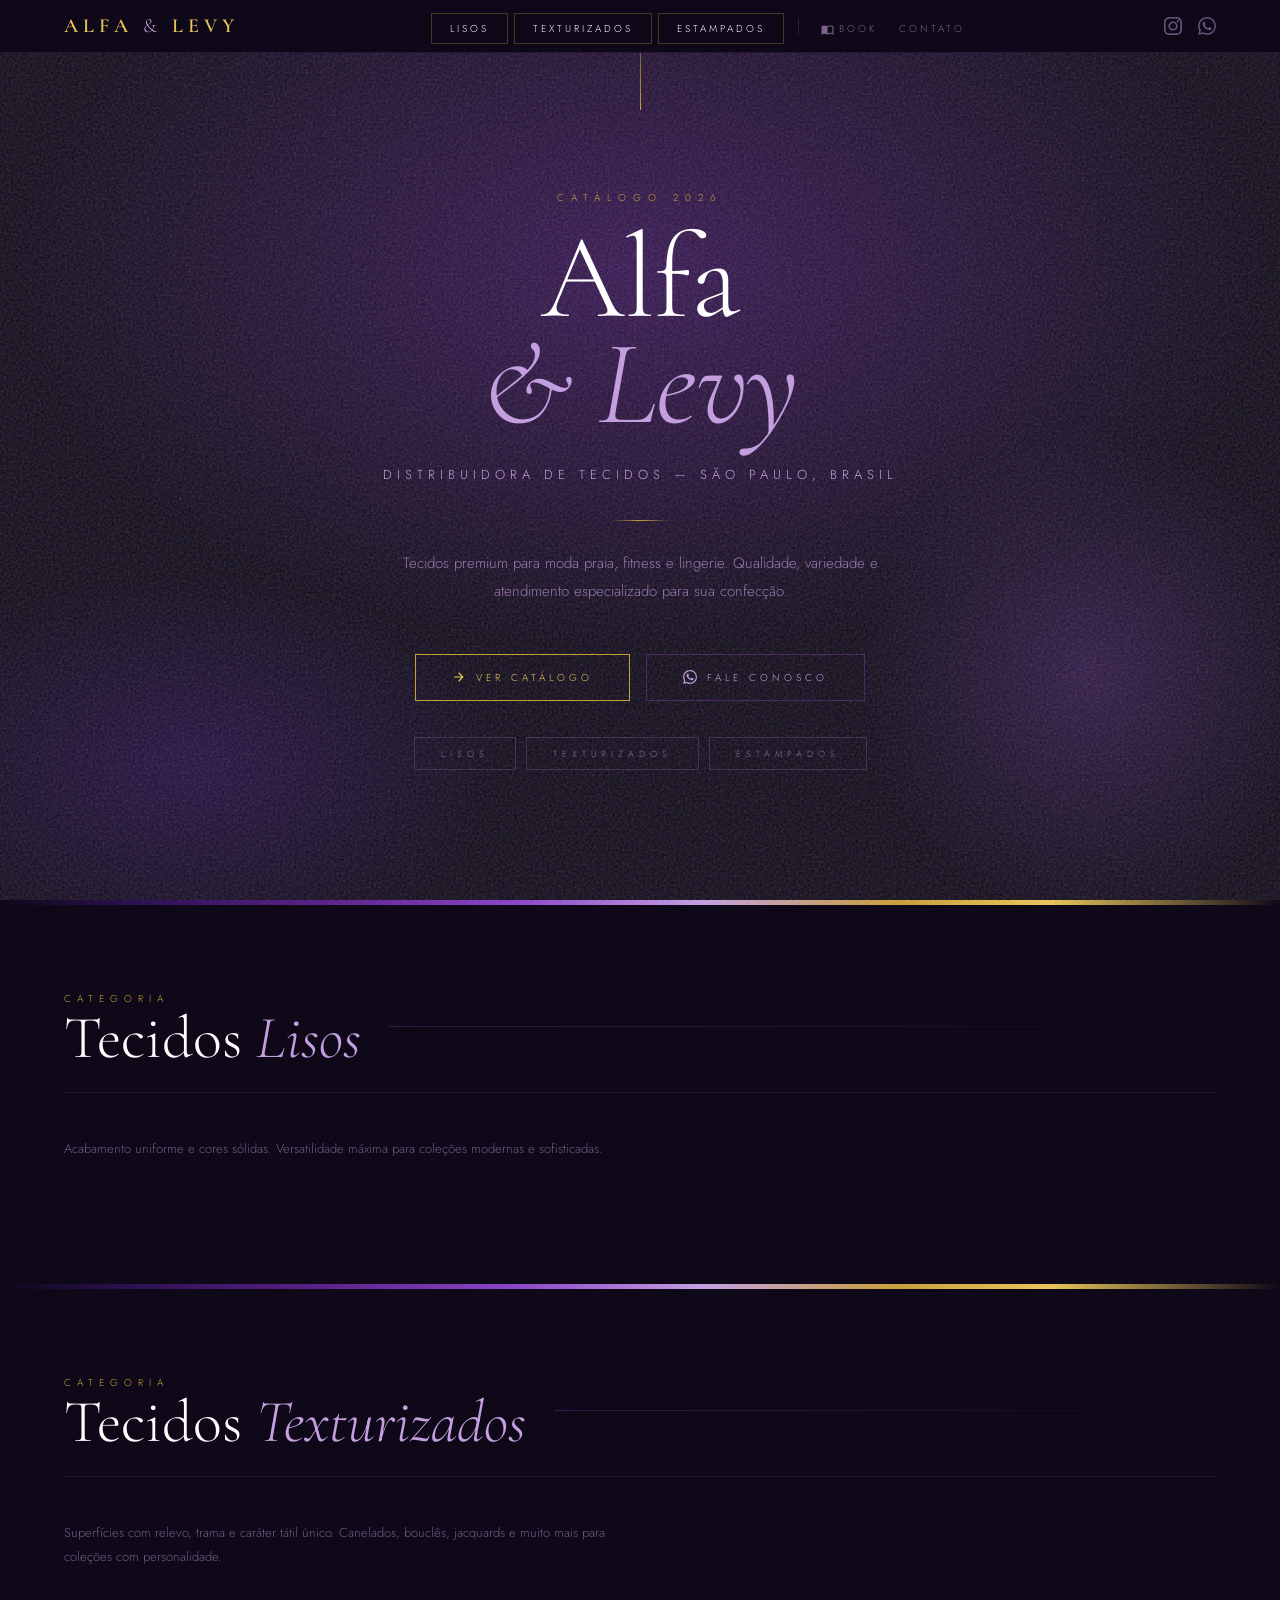
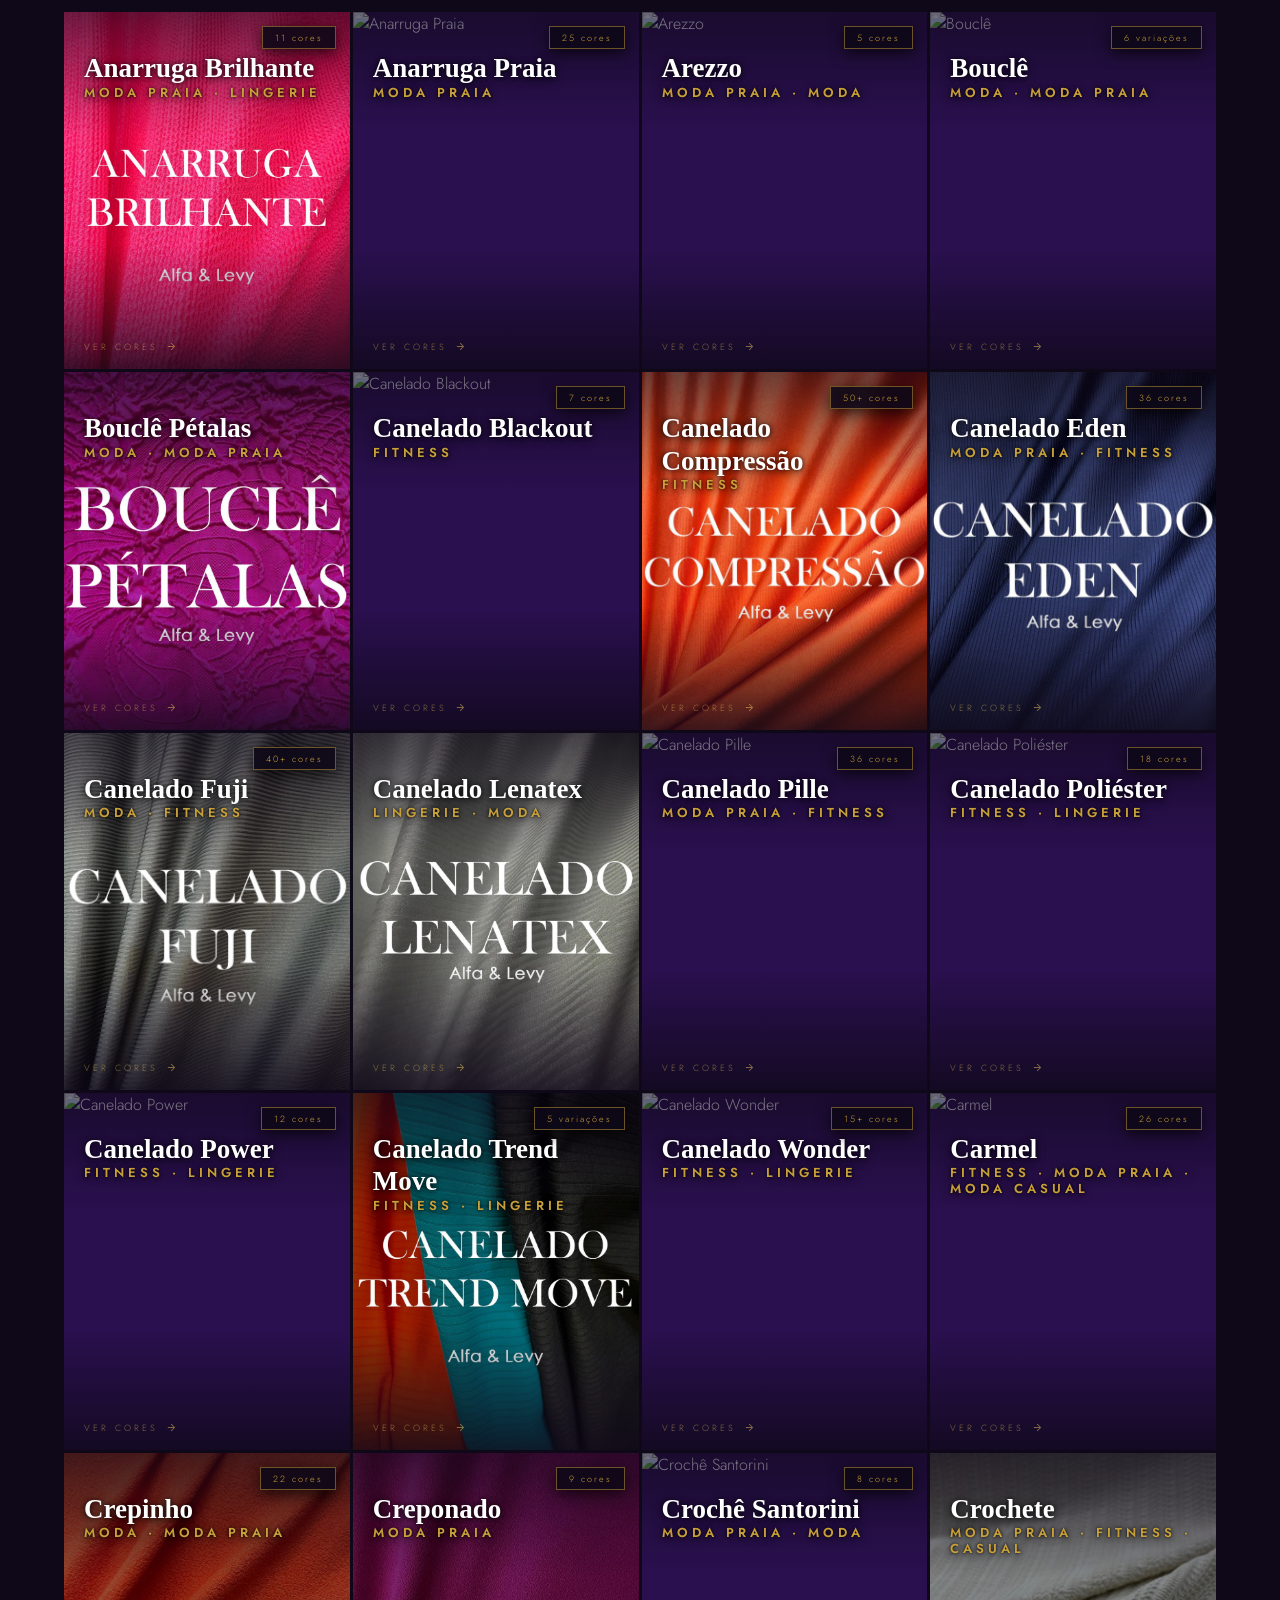
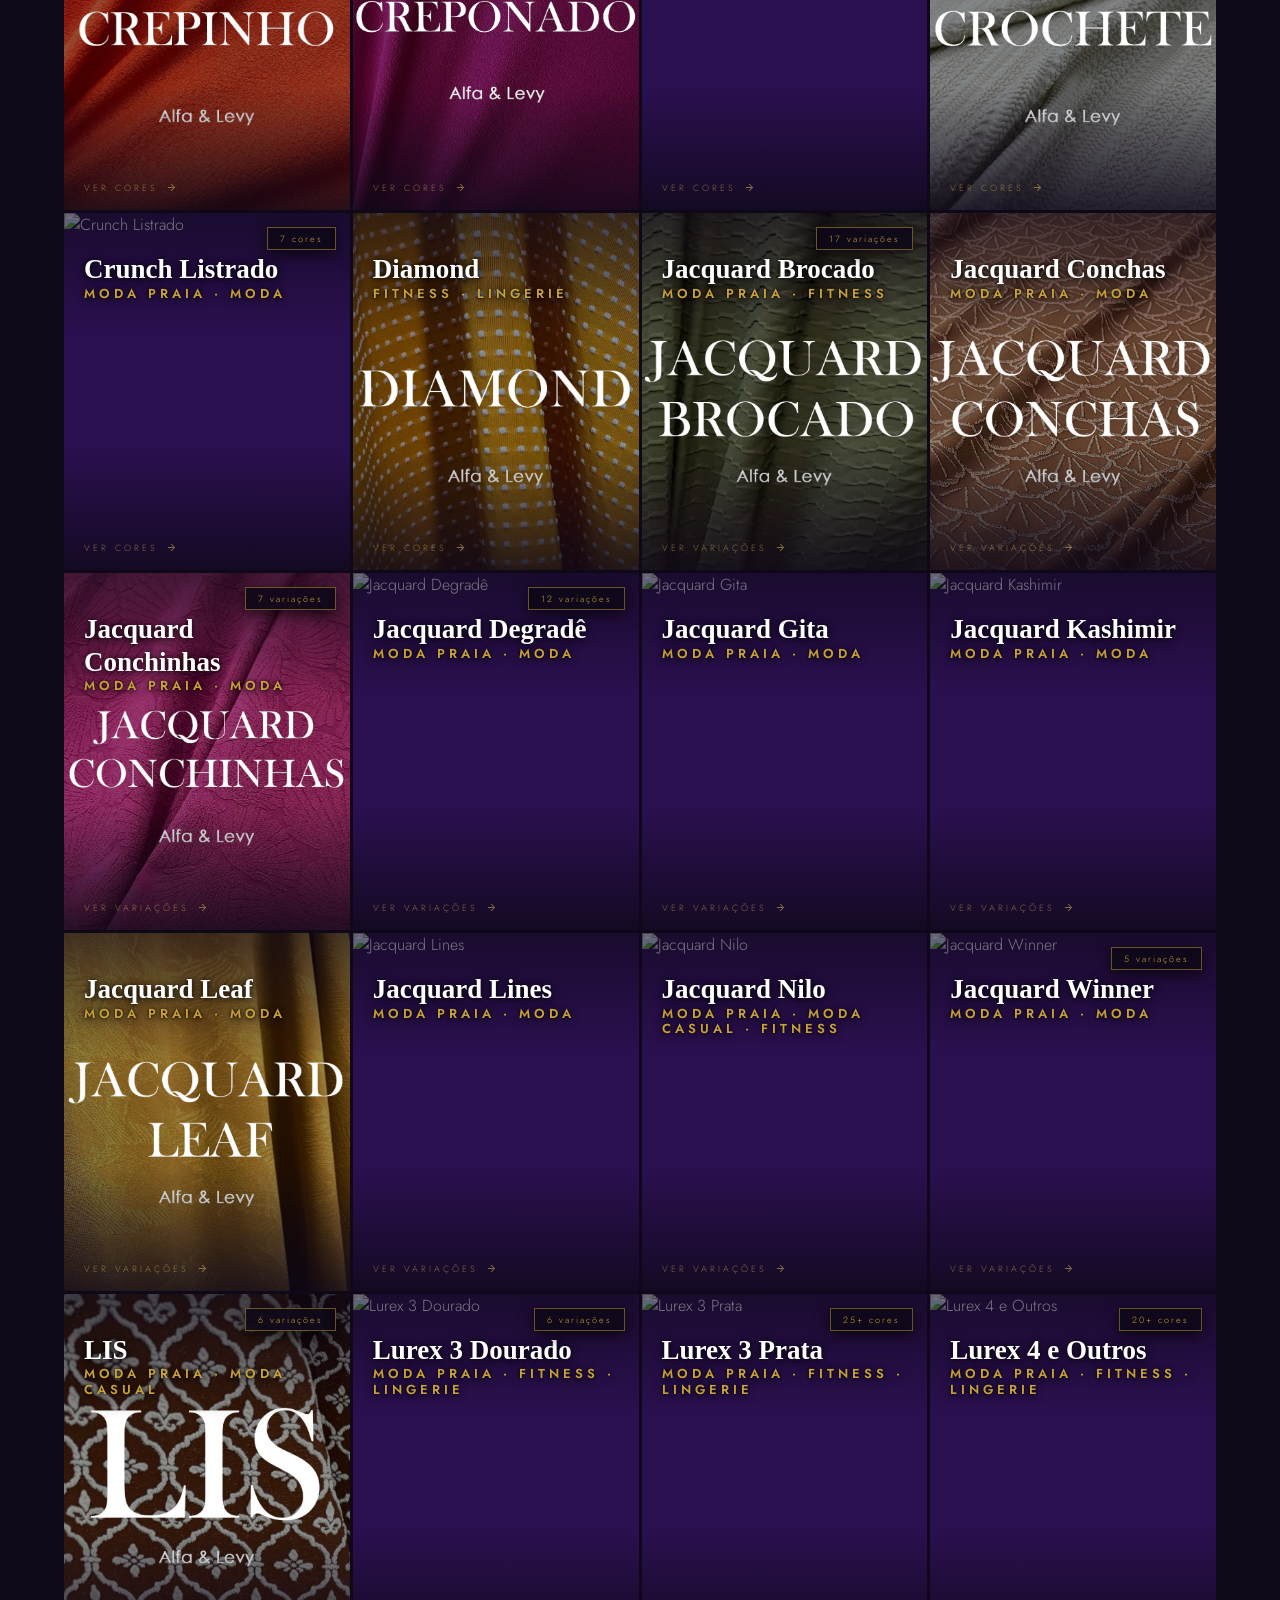
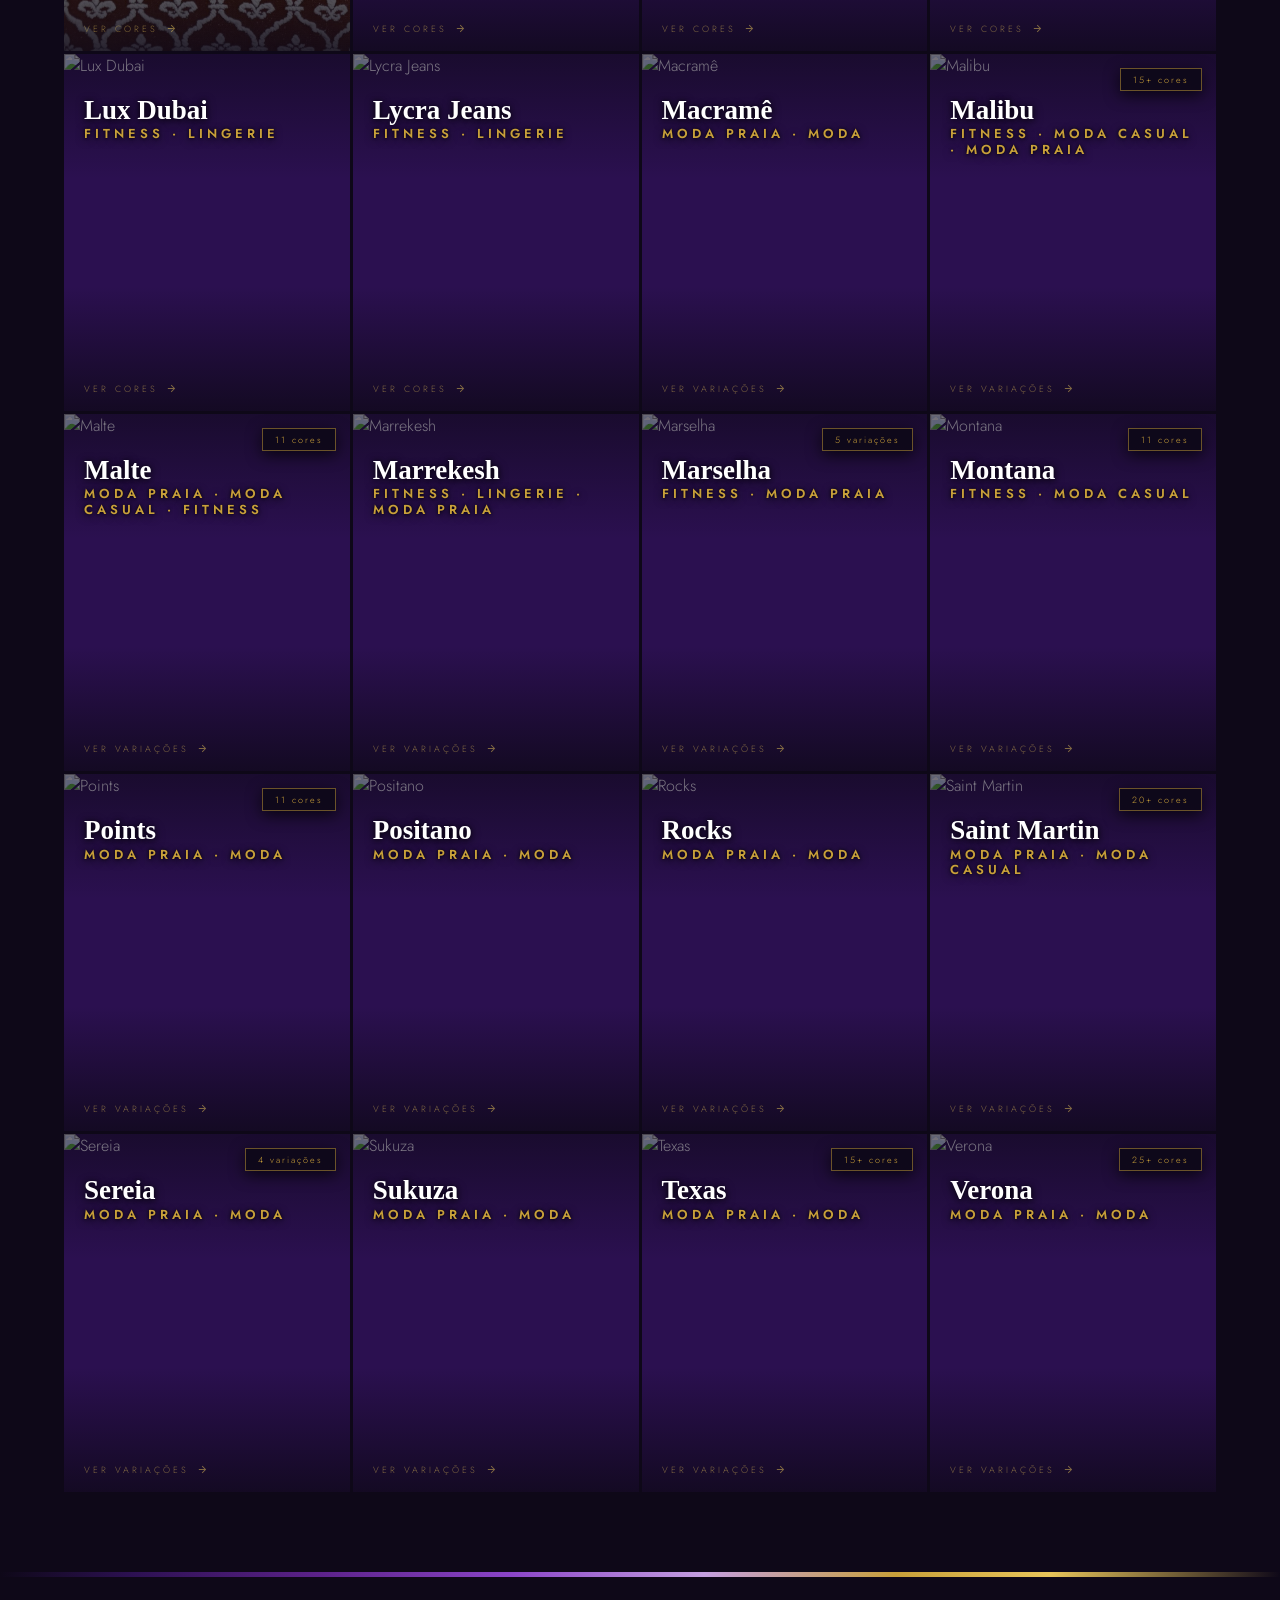
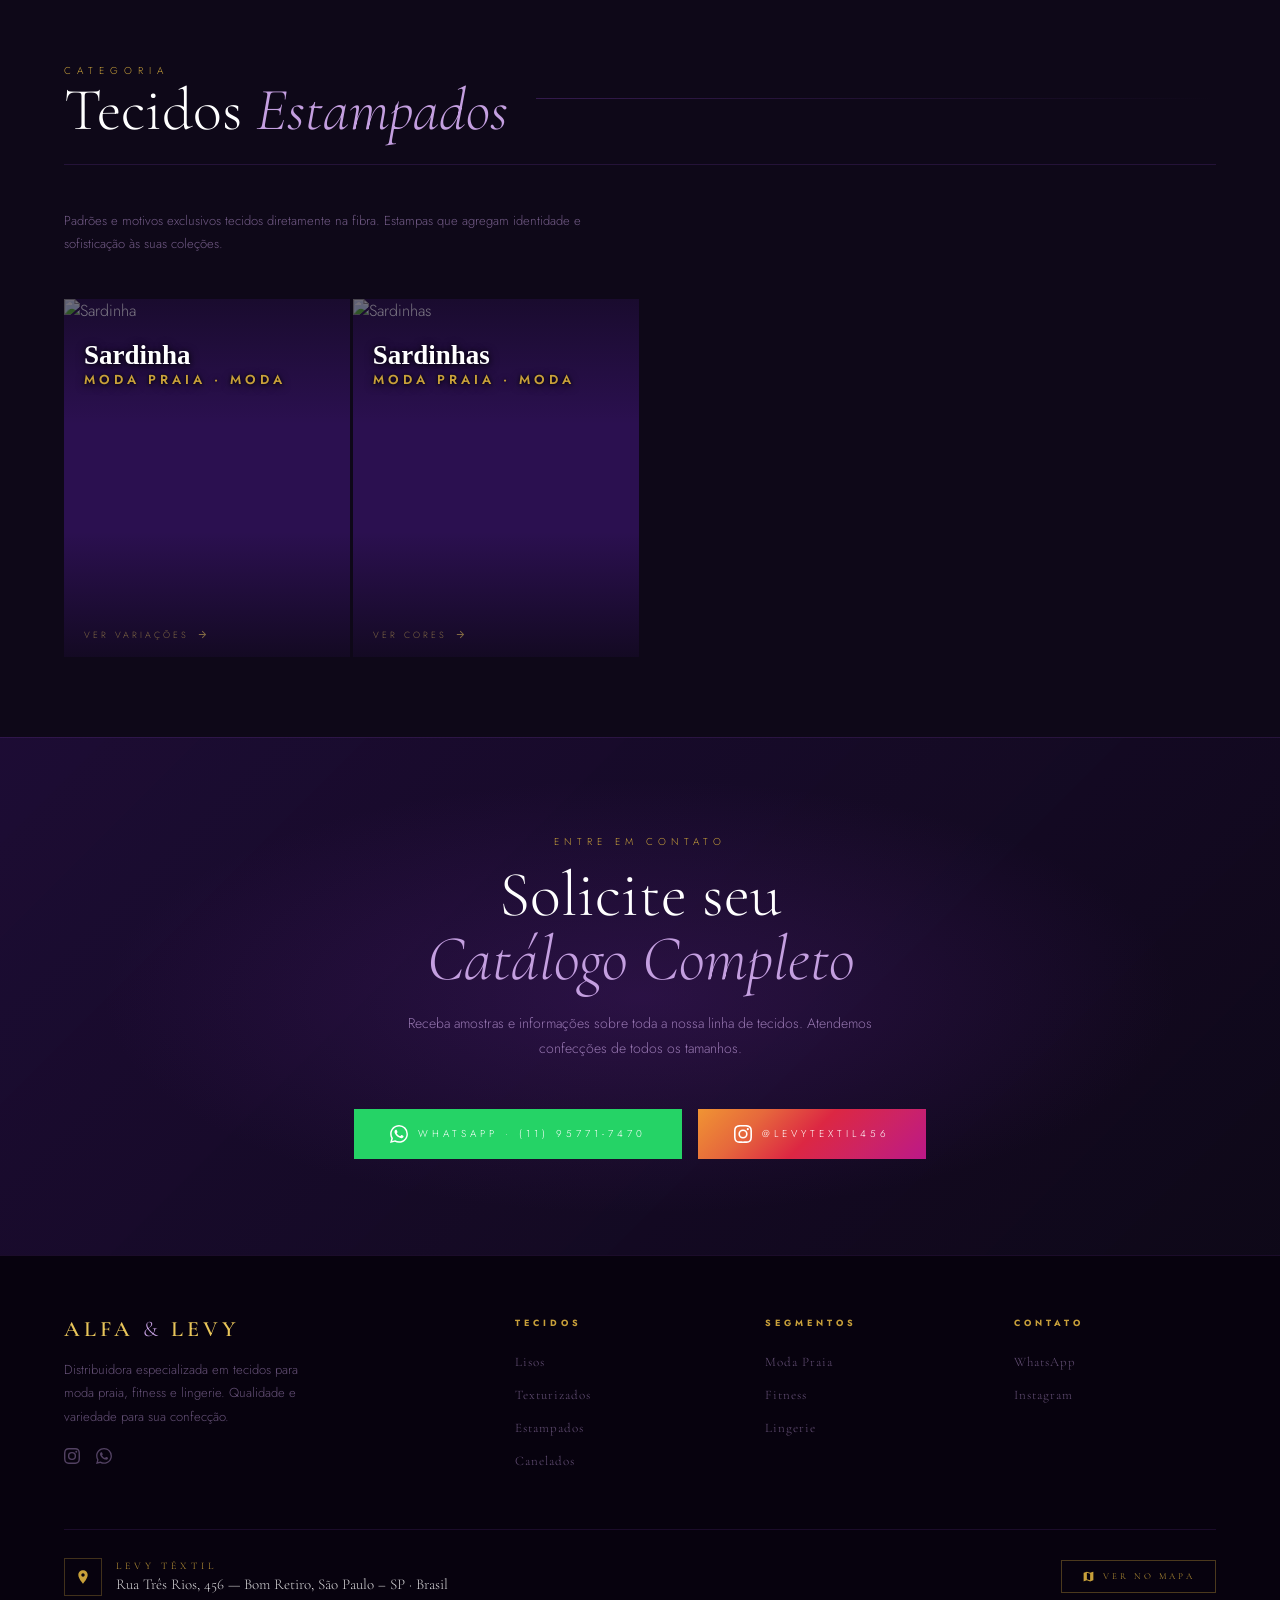
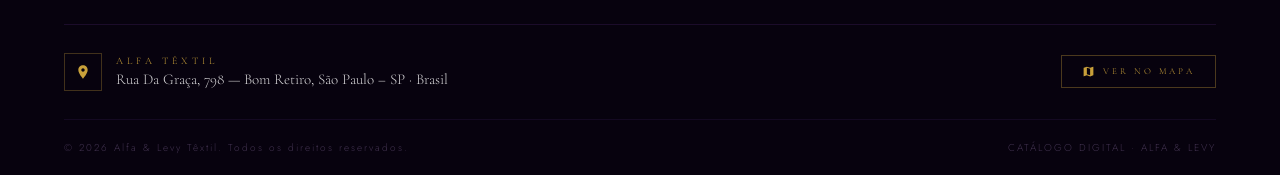
==== commit ba89d3c2: "CORREÇOES BOOK" ====
--- a/index.html
+++ b/index.html
@@ -619,7 +619,7 @@
       <span class="fabric-pages-badge">11 cores</span>
       <div class="fabric-info">
         <span class="fabric-name">Montana</span>
-        <span class="fabric-tag">Fitness</span>
+        <span class="fabric-tag">Fitness · Moda Casual</span>
         <p class="fabric-desc">Visual compacto e sem transparência. Sua construção estruturada extrapower no comprimento garante suporte nas práticas esportivas, com flexibilidade quando exigido.</p>
         <span class="fabric-cta">Ver variações <svg style="width:11px;height:11px;fill:currentColor"><use href="#ico-arrow"/></svg></span>
       </div>
@@ -912,9 +912,9 @@
 // ── FABRIC DATA ──
 const FABRICS = {
   // ── TEXTURIZADOS ────────────────────────────────────────
-  ANARRUGA_BRILHANTE:  { name:'Anarruga Brilhante',  category:'TEXTURIZADOS',    tag:'Moda Praia · Lingerie',           desc:'Textura anarrugada com acabamento brilhante e sofisticado. Excelente para saídas de praia e peças de destaque.', pages:12, colorsTitle:'Cores Disponíveis', rendimento:'1,5m por metro', gramatura:'220g/m²', composicao:'80% Poliamida, 20% Elastano', attributes:['01.FITNESS.jpg','10.LINGERIE.jpg','14.BRILHANTE.jpg','16.COMPRESSAO.jpg','12.COMFORTO_TERMICO.jpg'], bookUrl: '' /* ex: 'book.html?fabric=ANARRUGA_BRILHANTE' — cole o link do book quando criar as fotos */ },
+  ANARRUGA_BRILHANTE:  { name:'Anarruga Brilhante',  category:'TEXTURIZADOS',    tag:'Moda Praia · Lingerie',           desc:'Textura anarrugada com acabamento brilhante e sofisticado. Excelente para saídas de praia e peças de destaque.', pages:12, colorsTitle:'Cores Disponíveis', rendimento:'1,5m por metro', gramatura:'220g/m²', composicao:'80% Poliamida, 20% Elastano', attributes:['01.FITNESS.jpg','10.LINGERIE.jpg','14.BRILHANTE.jpg','16.COMPRESSAO.jpg','12.COMFORTO_TERMICO.jpg'], bookUrl: 'book.html?fabric=ANARRUGA_BRILHANTE' },
   ANARRUGA_PRAIA:      { name:'Anarruga Praia',      category:'TEXTURIZADOS',    tag:'Moda Praia',                      desc:'Leveza e frescor com textura anarrugada especial para coleções praia. Toque agradável e secagem rápida.', pages:26, colorsTitle:'Cores Disponíveis' },
-  AREZZO:              { name:'Arezzo',              category:'TEXTURIZADOS',    tag:'Moda Praia · Moda Casual',        desc:'A malha Arezzo traz um design exclusivo, inspirado nas artes geométricas, com quadriculados em alto relevo que criam um visual bicolor cheio de charme, sofisticação e personalidade. Confeccionada em poliamida opaca e poliéster com elastano, oferece um toque extremamente macio, conforto duradouro e elasticidade na medida certa. sua estrutura é perfeita tanto para a moda praia quanto para composições casuais cheias de personalidade. Disponível na versão tingida em diversas combinações de cores. FPU 50+ vitalício devido ao fio de poliamida ser enriquecido com dióxido de titânio em sua massa.', pages:6,  colorsTitle:'Cores Disponíveis', rendimento:'2,07m por metro', gramatura:'345g | 140m', composicao:'50% Poliamida, 40% Poliéster, 10% Elastano', attributes:['02.PRAIA2.jpg','04.MODA.jpg','05.TOQUE-MACIO.jpg','13.ELASTICIDADE1.jpg'] },
+  AREZZO:              { name:'Arezzo',              category:'TEXTURIZADOS',    tag:'Moda Praia · Moda Casual',        desc:'A malha Arezzo traz um design exclusivo, inspirado nas artes geométricas, com quadriculados em alto relevo que criam um visual bicolor cheio de charme, sofisticação e personalidade. Confeccionada em poliamida opaca e poliéster com elastano, oferece um toque extremamente macio, conforto duradouro e elasticidade na medida certa. sua estrutura é perfeita tanto para a moda praia quanto para composições casuais cheias de personalidade. Disponível na versão tingida em diversas combinações de cores. FPU 50+ vitalício devido ao fio de poliamida ser enriquecido com dióxido de titânio em sua massa.', pages:6,  colorsTitle:'Cores Disponíveis', rendimento:'2,07m por metro', gramatura:'345g | 140m', composicao:'50% Poliamida, 40% Poliéster, 10% Elastano', attributes:['02.PRAIA2.jpg','04.MODA.jpg','05.TOQUE-MACIO.jpg','13.ELASTICIDADE1.jpg'], bookUrl: 'book.html?fabric=AREZZO' },
   BOUCLE:              { name:'Bouclê',              category:'TEXTURIZADOS',    tag:'Moda · Moda Praia',               desc:'Textura bouclê clássica com laçinhos característicos. Tecido nobre para peças com personalidade e sofisticação.', pages:7,  colorsTitle:'Cores Disponíveis' },
   BOUCLE_PETALAS:      { name:'Bouclê Pétalas',      category:'TEXTURIZADOS',    tag:'Moda · Moda Praia',               desc:'Variação exclusiva do bouclê com relevo em formato de pétalas. Exclusividade e charme para sua coleção.', pages:3,  colorsTitle:'Variações' },
   CANELADO_BLACKOUT:   { name:'Canelado Blackout',   category:'TEXTURIZADOS',    tag:'Moda Praia · Moda',               desc:'Textura canelada com efeito blackout. Ideal para peças de moda praia e casual com estilo e personalidade.', pages:8, colorsTitle:'Cores Disponíveis' },
@@ -926,15 +926,15 @@
   CANELADO_POLIESTER:  { name:'Canelado Poliéster',  category:'TEXTURIZADOS',    tag:'Fitness · Lingerie',              desc:'Canelado com textura marcante e toque suave. Ótima elasticidade e durabilidade para peças fitness de alto desempenho.', pages:19, colorsTitle:'Cores Disponíveis' },
   CANELADO_POWER:      { name:'Canelado Power',      category:'TEXTURIZADOS',    tag:'Fitness · Lingerie',              desc:'Textura canelada com toque firme e compressão moderada. Ideal para peças que exigem suporte e conforto durante o movimento.', pages:12, colorsTitle:'Cores Disponíveis' },
   CANELADO_TREND_MOVE: { name:'Canelado Trend Move', category:'TEXTURIZADOS',    tag:'Fitness · Lingerie',              desc:'Alta elasticidade e conforto para o movimento. Tecnologia avançada para peças fitness.', pages:6,  colorsTitle:'Cores Disponíveis' },
-  CANELADO_WONDER:     { name:'Canelado Wonder',     category:'TEXTURIZADOS',    tag:'Fitness · Lingerie',              desc:'Estilo e performace, onde o artigo apresenta ótima elasticidade assertivo para valorizar a silhueta com conforto. Desenvolvido com a tecnologia Lycra® Xtra-life que garante maior durabilidade das peças e maior resistência a danos causados pelo cloro, suor, protetores solares, cremes e óleos corporais.', pages:17, colorsTitle:'Cores Disponíveis', rendimento:'2,75m/kg', gramatura:'280g/m²', composicao:'76,8% Poliamida, 23,2% Elastano', attributes:['01.FITNESS.jpg','10.LINGERIE.jpg','14.BRILHANTE.jpg','16.COMPRESSAO.jpg','12.CONFORTO-TERMICO.jpg'] },
-  CARMEL:              { name:'Carmel',              category:'TEXTURIZADOS',    tag:'Fitness · Moda Praia · Moda Casual', desc:'Tecido de aspecto sensorial creponado, reúne as seguintes características técnicas da malharia: Double-face, pode ser usado em ambas as superfícies; Construção discretamente aerada, ajuda na passagem do ar; Caimento para peças que peças que buscam bem-estar e relaxamento.', pages:27, colorsTitle:'Cores Disponíveis', rendimento:'3,69m/KG', gramatura:'175g/m²', composicao:'87% Poliamida, 13% Elastano', attributes:['01.FITNESS.jpg','02.PRAIA2.jpg','04.MODA.jpg','20.CAIMENTO.jpg','12.CONFORTO-TERMICO.jpg','11.RESPIRABILIDADE.jpg'] },
+  CANELADO_WONDER:     { name:'Canelado Wonder',     category:'TEXTURIZADOS',    tag:'Fitness · Lingerie',              desc:'Estilo e performace, onde o artigo apresenta ótima elasticidade assertivo para valorizar a silhueta com conforto. Desenvolvido com a tecnologia Lycra® Xtra-life que garante maior durabilidade das peças e maior resistência a danos causados pelo cloro, suor, protetores solares, cremes e óleos corporais.', pages:17, colorsTitle:'Cores Disponíveis', rendimento:'2,75m/kg', gramatura:'280g/m²', composicao:'76,8% Poliamida, 23,2% Elastano', attributes:['01.FITNESS.jpg','10.LINGERIE.jpg','14.BRILHANTE.jpg','16.COMPRESSAO.jpg','12.CONFORTO-TERMICO.jpg'], bookUrl: 'book.html?fabric=CANELADO_WONDER' }, /* ex: 'book.html?fabric=CANELADO_WONDER' — cole o link do book quando criar as fotos */
+  CARMEL:              { name:'Carmel',              category:'TEXTURIZADOS',    tag:'Fitness · Moda Praia · Moda Casual', desc:'Tecido de aspecto sensorial creponado, reúne as seguintes características técnicas da malharia: Double-face, pode ser usado em ambas as superfícies; Construção discretamente aerada, ajuda na passagem do ar; Caimento para peças que peças que buscam bem-estar e relaxamento.', pages:27, colorsTitle:'Cores Disponíveis', rendimento:'3,69m/KG', gramatura:'175g/m²', composicao:'87% Poliamida, 13% Elastano', attributes:['01.FITNESS.jpg','02.PRAIA2.jpg','04.MODA.jpg','20.CAIMENTO.jpg','12.CONFORTO-TERMICO.jpg','11.RESPIRABILIDADE.jpg'], bookUrl: 'book.html?fabric=CARMEL' }, /* ex: 'book.html?fabric=CARMEL' — cole o link do book quando criar as fotos */
   CREPINHO:            { name:'Crepinho',            category:'TEXTURIZADOS',    tag:'Moda · Moda Praia',               desc:'Leveza e fluidez incomparáveis para peças com acabamento delicado e elegante.', pages:23, colorsTitle:'Cores Disponíveis' },
   CREPONADO:           { name:'Creponado',           category:'TEXTURIZADOS',    tag:'Moda Praia',                      desc:'Superfície texturizada e leve para saídas de praia com estilo e personalidade.', pages:10, colorsTitle:'Cores Disponíveis' },
   CROCHE_SANTORINI:    { name:'Crochê Santorini',    category:'TEXTURIZADOS',    tag:'Moda Praia · Moda',               desc:'Inspiração mediterrânea com textura crochê única. Sofisticação e leveza para coleções verão.', pages:9,  colorsTitle:'Cores Disponíveis' },
   CROCHETE:            { name:'Crochete',            category:'TEXTURIZADOS',    tag:'Moda Praia · Fitness · Casual',   desc:'Com estrutura dupla e alta gramatura, a malha CROCHETE possui textura inspirada nos produtos artesanais, com aparência rústica e efeito de crochê produzido à mão. Em poliamida opaca com elastano, confere ao usuário conforto e muita maciez. Ideal para peças da moda praia, pode ser utilizado no segmento Fitness e em peças de moda casual.', pages:5,  colorsTitle:'Variações', rendimento:'1,68m/KG', gramatura:'450g | 1,32m', composicao:'80% Poliamida, 20% Elastano', attributes:['01.FITNESS.jpg','02.PRAIA2.jpg','04.MODA.jpg','19.ALTA-COBERTURA.jpg','05.TOQUE-MACIO.jpg','06.SOLAR.jpg'] },
   CRUNCH_LISTRADO:     { name:'Crunch Listrado',     category:'TEXTURIZADOS',    tag:'Moda Praia · Moda',               desc:'Textura crunch com listras em relevo. Estilo e personalidade para suas coleções.', pages:8,  colorsTitle:'Cores Disponíveis' },
   DIAMOND:             { name:'Diamond',             category:'TEXTURIZADOS',    tag:'Fitness · Lingerie',              desc:'Toque acetinado e brilho sutil. Acabamento liso de alta qualidade para peças sofisticadas.', pages:2,  colorsTitle:'Variações' },
-  JACQUARD_BROCADO:    { name:'Jacquard Brocado',    category:'TEXTURIZADOS',    tag:'Moda Praia · Moda',               desc:'A malha JACQUARD BROCADO possui textura trabalhada com retenção e bastante volume, enriquecendo e agregando valor às peças, mesmo quando em modelagens básicas. Em poliamida opaca com elastano, é comercialmente usada com o lado avesso para fora. Versátil, possui elasticidade e compressão ajustadas. É confortável e pode ser utilizada também na moda praia ou casual. Nas peças Fitness, garante segurança por ser zero transparência durante a realização dos movimentos. FPU 50+ vitalício devido ao fio de poliamida ser enriquecido com dióxido de titânio em sua massa.', pages:18, colorsTitle:'Cores Disponíveis', rendimento:'2,64m/KG', gramatura:'330g | 1,5m', composicao:'80% Poliamida, 20% Elastano', attributes:['01.FITNESS.jpg','02.PRAIA2.jpg','04.MODA.jpg','16.COMPRESSAO.jpg','06.SOLAR.jpg',] },
+  JACQUARD_BROCADO:    { name:'Jacquard Brocado',    category:'TEXTURIZADOS',    tag:'Moda Praia · Moda',               desc:'A malha JACQUARD BROCADO possui textura trabalhada com retenção e bastante volume, enriquecendo e agregando valor às peças, mesmo quando em modelagens básicas. Em poliamida opaca com elastano, é comercialmente usada com o lado avesso para fora. Versátil, possui elasticidade e compressão ajustadas. É confortável e pode ser utilizada também na moda praia ou casual. Nas peças Fitness, garante segurança por ser zero transparência durante a realização dos movimentos. FPU 50+ vitalício devido ao fio de poliamida ser enriquecido com dióxido de titânio em sua massa.', pages:18, colorsTitle:'Cores Disponíveis', rendimento:'2,64m/KG', gramatura:'330g | 1,5m', composicao:'80% Poliamida, 20% Elastano', attributes:['01.FITNESS.jpg','02.PRAIA2.jpg','04.MODA.jpg','16.COMPRESSAO.jpg','06.SOLAR.jpg',], bookUrl: 'book.html?fabric=JACQUARD_BROCADO' }, /* ex: 'book.html?fabric=JACQUARD_BROCADO' — cole o link do book quando criar as fotos */
   JACQUARD_CONCHAS:    { name:'Jacquard Conchas',    category:'TEXTURIZADOS',    tag:'Moda Praia · Moda',               desc:'Motivo de conchas tecido em jacquard. Inspiração marinha com acabamento sofisticado.', pages:5,  colorsTitle:'Variações' },
   JACQUARD_CONCHINHAS: { name:'Jacquard Conchinhas', category:'TEXTURIZADOS',    tag:'Moda Praia · Moda',               desc:'Variação delicada do jacquard conchas com padrão menor e detalhes refinados.', pages:8,  colorsTitle:'Variações' },
   JACQUARD_DEGRADE:    { name:'Jacquard Degradê',    category:'TEXTURIZADOS',    tag:'Moda Praia · Moda',               desc:'Trama jacquard com efeito degradê exclusivo. Tecido nobre para coleções diferenciadas.', pages:13, colorsTitle:'Cores Dispoíveis' },
@@ -942,20 +942,20 @@
   JACQUARD_KASHIMIR:   { name:'Jacquard Kashimir',   category:'TEXTURIZADOS',    tag:'Moda Praia · Moda',               desc:'Trama jacquard com padrão exclusivo inspirado em motivos orientais. Sofisticação e elegância para coleções diferenciadas.', pages:2,  colorsTitle:'Variações' },
   JACQUARD_LEAF:       { name:'Jacquard Leaf',       category:'TEXTURIZADOS',    tag:'Moda Praia · Moda',               desc:'Padrão jacquard com motivo folhagem exclusivo. Sofisticação e elegância natural para coleções diferenciadas.', pages:4,  colorsTitle:'Variações' },
   JACQUARD_LINES:      { name:'Jacquard Lines',      category:'TEXTURIZADOS',    tag:'Moda Praia · Moda',               desc:'Trama jacquard com linhas entrelaçadas formando um padrão exclusivo. Elegância e modernidade para suas coleções.', pages:2,  colorsTitle:'Variações' },
-  JACQUARD_NILO:       { name:'Jacquard Nilo',       category:'TEXTURIZADOS',    tag:'Moda Praia · Moda Casual · Fitness', desc:'Com estrutura dupla e alta gramatura, a malha JACQUARD NILO possui textura inspirada nos produtos artesanais, com aparência listrada e efeito de crochê rendado produzido à mão. Em poliamida opaca com elastano, confere ao usuário conforto, muita maciez e excelente cobertura. Ideal para peças da moda praia, é perfeito para peças com áreas maiores, como maiôs. Pode ser utilizado no segmento Fitness e em peças de moda casual. Possui proteção solar vitalícia devido ao fio de poliamida ser enriquecido com dióxido de titânio em sua massa.', pages:2,  colorsTitle:'Variações', rendimento:'1,92m/KG', gramatura:'400g | 1,30m', composicao:'90% Poliamida, 10% Elastano', attributes:['01.FITNESS.jpg','02.PRAIA2.jpg','04.MODA.jpg','05.TOQUE-MACIO.jpg','06.SOLAR.jpg'] },
+  JACQUARD_NILO:       { name:'Jacquard Nilo',       category:'TEXTURIZADOS',    tag:'Moda Praia · Moda Casual · Fitness', desc:'Com estrutura dupla e alta gramatura, a malha JACQUARD NILO possui textura inspirada nos produtos artesanais, com aparência listrada e efeito de crochê rendado produzido à mão. Em poliamida opaca com elastano, confere ao usuário conforto, muita maciez e excelente cobertura. Ideal para peças da moda praia, é perfeito para peças com áreas maiores, como maiôs. Pode ser utilizado no segmento Fitness e em peças de moda casual. Possui proteção solar vitalícia devido ao fio de poliamida ser enriquecido com dióxido de titânio em sua massa.', pages:2,  colorsTitle:'Variações', rendimento:'1,92m/KG', gramatura:'400g | 1,30m', composicao:'90% Poliamida, 10% Elastano', attributes:['01.FITNESS.jpg','02.PRAIA2.jpg','04.MODA.jpg','05.TOQUE-MACIO.jpg','06.SOLAR.jpg'], bookUrl: 'book.html?fabric=JACQUARD_NILO' }, /* ex: 'book.html?fabric=JACQUARD_NILO' — cole o link do book quando criar as fotos */
   JACQUARD_WINNER:     { name:'Jacquard Winner',     category:'TEXTURIZADOS',    tag:'Moda Praia · Moda',               desc:'Trama jacquard com padrão exclusivo inspirado em motivos esportivos. Ideal para coleções fitness com estilo.', pages:6,  colorsTitle:'Variações' },
-  LIS:                 { name:'LIS',                 category:'TEXTURIZADOS',    tag:'Moda Praia · Fitness · Lingerie', desc:'A malha Jacquard Lis traz um design exclusivo inspirado nas artes dos azulejos clássicos e na icônica Flor de Lis, símbolo de nobreza e sofisticação. O relevo bicolor dá um charme único, com um toque artístico e refinado. Feita em poliamida opaca com elastano, oferece conforto extremo e maciez incomparável. Ideal para moda praia e perfeita também para compor looks casuais com um estilo feminino, delicado e super romântico. FPU 50+ vitalício devido ao fio de poliamida ser enriquecido com dióxido de titânio em sua massa.', pages:7,  colorsTitle:'Cores Disponíveis', rendimento:'1,68m/KG', gramatura:'440g | 1,35m', composicao:'89% Poliamida, 11% Elastano', attributes:['02.PRAIA2.jpg','04.MODA.jpg','06.SOLAR.jpg','05.TOQUE-MACIO.jpg'] },
+  LIS:                 { name:'LIS',                 category:'TEXTURIZADOS',    tag:'Moda Praia · Fitness · Lingerie', desc:'A malha Jacquard Lis traz um design exclusivo inspirado nas artes dos azulejos clássicos e na icônica Flor de Lis, símbolo de nobreza e sofisticação. O relevo bicolor dá um charme único, com um toque artístico e refinado. Feita em poliamida opaca com elastano, oferece conforto extremo e maciez incomparável. Ideal para moda praia e perfeita também para compor looks casuais com um estilo feminino, delicado e super romântico. FPU 50+ vitalício devido ao fio de poliamida ser enriquecido com dióxido de titânio em sua massa.', pages:7,  colorsTitle:'Cores Disponíveis', rendimento:'1,68m/KG', gramatura:'440g | 1,35m', composicao:'89% Poliamida, 11% Elastano', attributes:['02.PRAIA2.jpg','04.MODA.jpg','06.SOLAR.jpg','05.TOQUE-MACIO.jpg'], bookUrl: 'book.html?fabric=LIS' }, /* ex: 'book.html?fabric=LIS' — cole o link do book quando criar as fotos */
   LUREX_3_DOURADO:     { name:'Lurex 3 Dourado',     category:'TEXTURIZADOS',    tag:'Moda Praia · Moda',               desc:'Textura com fios de lurex dourados que conferem brilho e sofisticação. Ideal para peças de destaque e coleções especiais.', pages:6,  colorsTitle:'Variações' },
   LUREX_3_PRATA:       { name:'Lurex 3 Prata',       category:'TEXTURIZADOS',    tag:'Moda Praia · Moda',               desc:'Textura com fios de lurex prateados que conferem brilho e sofisticação. Ideal para peças de destaque e coleções especiais.', pages:29,  colorsTitle:'Cores' },
   LUREX_4_E_OUTROS:    { name:'Lurex 4 e Outros',    category:'TEXTURIZADOS',    tag:'Moda Praia · Moda',               desc:'Textura com fios de lurex que conferem brilho e sofisticação. Ideal para peças de destaque e coleções especiais.', pages:23,  colorsTitle:'Cores' },
   LUX_DUBAI:           { name:'Lux Dubai',           category:'TEXTURIZADOS',    tag:'Moda Praia · Moda',               desc:'Textura luxuosa com brilho sutil e caimento impecável. Ideal para peças sofisticadas e elegantes.', pages:2,  colorsTitle:'Variações' },
   LYCRA_JEANS:         { name:'Lycra Jeans',         category:'TEXTURIZADOS',    tag:'Moda Praia · Moda',               desc:'Textura inspirada em jeans com toque macio e excelente elasticidade. Versatilidade para peças casuais e de moda praia.', pages:2,  colorsTitle:'Variações' },
   MACRAME:             { name:'Macramê',             category:'TEXTURIZADOS',    tag:'Moda Praia · Moda',               desc:'Textura artesanal com nós e vazados característicos do macramê. Peças com personalidade e estilo único.', pages:3,  colorsTitle:'Variações' },
-  MALIBU:              { name:'Malibu',              category:'TEXTURIZADOS',    tag:'Fitness · Moda Casual · Moda Praia',     desc:'Textura leve e fluida com toque macio. Ideal para peças com caimento suave e conforto excepcional.', pages:20,  colorsTitle:'Cores Disponíveis', rendimento:'3,86m/kg', gramatura:'185g/m²', composicao:'80% Poliamida, 20% Elastano', attributes:['01.FITNESS.jpg','04.MODA.jpg','02.PRAIA2.jpg','20.CAIMENTO.jpg','13.ELASTICIDADE1.jpg','05.TOQUE-MACIO.jpg'] },
-  MALTE:               { name:'Malte',               category:'TEXTURIZADOS',    tag:'Moda Praia · Moda Casual · Fitness', desc:'Com estrutura dupla e alta gramatura, a malha MALTE possui textura inspirada nos produtos artesanais, com aparência rústica e efeito de produzido à mão. Em poliamida opaca com elastano, confere ao usuário conforto e muita maciez. Ideal para peças da moda praia, pode ser utilizado no segmento Fitness e em peças de moda casual. FPU 50+ vitalício devido ao fio de poliamida ser enriquecido com dióxido de titânio em sua massa.', pages:12,  colorsTitle:'Cores Disponíveis', rendimento:'1,58m/KG', gramatura:'470g | 1,35m', composicao:'89,19% Poliamida, 10,81% Elastano', attributes:['01.FITNESS.jpg','02.PRAIA2.jpg','04.MODA.jpg','05.TOQUE-MACIO.jpg','06.SOLAR.jpg'] },
-  MARRAKESH:           { name:'Marrakesh',           category:'TEXTURIZADOS',    tag:'Fitness · Lingerie · Moda Praia', desc:'Artigo desenvolvido em malha com fio trilobal, que confere um efeito similar ao shantung plano. A presença de elastano o torna ideal para confecção de moda praia. Em peças de lingerie, funciona como um falso liso e destaca-se em peças de linha dia e linha noite combinadas com rendas. Em tons profundos, torna-se sofisticado. Possui gramatura e compressão adequadas para peças esportivas de compressão moderada, aplicando-se também ao conceito do fitness fashion.', pages:3,  colorsTitle:'Variações', rendimento:'3,31m/kg', gramatura:'195g/m²', composicao:'86% Poliamida, 14% Elastano', attributes:['01.FITNESS.jpg','02.PRAIA2.jpg','10.LINGERIE.jpg','14.BRILHANTE.jpg','13.ELASTICIDADE1.jpg','06.TOQUE-GELADO.jpg'] },
-  MARSELHA:            { name:'Marselha',            category:'TEXTURIZADOS',    tag:'Fitness · Moda Praia',            desc:'É ua malha de alta performace desenvolvida para moda fitness e praia. Oferece excelente elasticidade, rápida recuperação e toque macio, garantindo conforto, compressão na medida e durabilidade. Estrutura estável que não deforma com o uso. Ideal para peças que precisem de caimento impecável e liberdade de movimento.', pages:6,  colorsTitle:'Cores Disponíveis', rendimento:'3,27m/kg', gramatura:'300g/m²', composicao:'92,3% Poliamida, 7,7% Elastano', attributes:['01.FITNESS.jpg','02.PRAIA2.jpg','13.ELASTICIDADE1.jpg','12.CONFORTO-TERMICO.jpg'] },
-  MONTANA:             { name:'Montana',             category:'TEXTURIZADOS',    tag:'Fitness',                  desc:'Visual compacto e sem transparência. Sua construção estruturada extrapower no comprimento garante suporte nas práticas esportivas, com flexibilidade quando exigido. Tecnologia Ketten Sport de tecidos altamentes resistentes, bi-elásticos e com ótima estabilidade dimensional. Ideal para fitness em geral e moda casual.', pages:12,  colorsTitle:'Cores Disponíveis', rendimento:'1,87m/kg', gramatura:'340g/m²', composicao:'83% Poliamida, 17% Elastano', attributes:['01.FITNESS.jpg','14.BRILHANTE.jpg','16.COMPRESSAO.jpg','13.ELASTICIDADE1.jpg'],bookUrl: 'book.html?fabric=MONTANA' /* ex: 'book.html?fabric=MONTANA' — cole o link do book quando criar as fotos */ },
+  MALIBU:              { name:'Malibu',              category:'TEXTURIZADOS',    tag:'Fitness · Moda Casual · Moda Praia',     desc:'Textura leve e fluida com toque macio. Ideal para peças com caimento suave e conforto excepcional.', pages:20,  colorsTitle:'Cores Disponíveis', rendimento:'3,86m/kg', gramatura:'185g/m²', composicao:'80% Poliamida, 20% Elastano', attributes:['01.FITNESS.jpg','04.MODA.jpg','02.PRAIA2.jpg','20.CAIMENTO.jpg','13.ELASTICIDADE1.jpg','05.TOQUE-MACIO.jpg'], bookUrl: 'book.html?fabric=MALIBU' }, /* ex: 'book.html?fabric=MALIBU' — cole o link do book quando criar as fotos */
+  MALTE:               { name:'Malte',               category:'TEXTURIZADOS',    tag:'Moda Praia · Moda Casual · Fitness', desc:'Com estrutura dupla e alta gramatura, a malha MALTE possui textura inspirada nos produtos artesanais, com aparência rústica e efeito de produzido à mão. Em poliamida opaca com elastano, confere ao usuário conforto e muita maciez. Ideal para peças da moda praia, pode ser utilizado no segmento Fitness e em peças de moda casual. FPU 50+ vitalício devido ao fio de poliamida ser enriquecido com dióxido de titânio em sua massa.', pages:12,  colorsTitle:'Cores Disponíveis', rendimento:'1,58m/KG', gramatura:'470g | 1,35m', composicao:'89,19% Poliamida, 10,81% Elastano', attributes:['01.FITNESS.jpg','02.PRAIA2.jpg','04.MODA.jpg','05.TOQUE-MACIO.jpg','06.SOLAR.jpg'], bookUrl: 'book.html?fabric=MALTE' }, /* ex: 'book.html?fabric=MALTE' — cole o link do book quando criar as fotos */
+  MARRAKESH:           { name:'Marrakesh',           category:'TEXTURIZADOS',    tag:'Fitness · Lingerie · Moda Praia', desc:'Artigo desenvolvido em malha com fio trilobal, que confere um efeito similar ao shantung plano. A presença de elastano o torna ideal para confecção de moda praia. Em peças de lingerie, funciona como um falso liso e destaca-se em peças de linha dia e linha noite combinadas com rendas. Em tons profundos, torna-se sofisticado. Possui gramatura e compressão adequadas para peças esportivas de compressão moderada, aplicando-se também ao conceito do fitness fashion.', pages:3,  colorsTitle:'Variações', rendimento:'3,31m/kg', gramatura:'195g/m²', composicao:'86% Poliamida, 14% Elastano', attributes:['01.FITNESS.jpg','02.PRAIA2.jpg','10.LINGERIE.jpg','14.BRILHANTE.jpg','13.ELASTICIDADE1.jpg','06.TOQUE-GELADO.jpg'], bookUrl: 'book.html?fabric=MARRAKESH' }, /* ex: 'book.html?fabric=MARRAKESH' — cole o link do book quando criar as fotos */
+  MARSELHA:            { name:'Marselha',            category:'TEXTURIZADOS',    tag:'Fitness · Moda Praia',            desc:'É ua malha de alta performace desenvolvida para moda fitness e praia. Oferece excelente elasticidade, rápida recuperação e toque macio, garantindo conforto, compressão na medida e durabilidade. Estrutura estável que não deforma com o uso. Ideal para peças que precisem de caimento impecável e liberdade de movimento.', pages:6,  colorsTitle:'Cores Disponíveis', rendimento:'3,27m/kg', gramatura:'300g/m²', composicao:'92,3% Poliamida, 7,7% Elastano', attributes:['01.FITNESS.jpg','02.PRAIA2.jpg','13.ELASTICIDADE1.jpg','12.CONFORTO-TERMICO.jpg'], bookUrl: 'book.html?fabric=MARSELHA' }, /* ex: 'book.html?fabric=MARSELHA' — cole o link do book quando criar as fotos */
+  MONTANA:             { name:'Montana',             category:'TEXTURIZADOS',    tag:'Fitness · Moda Casual',                  desc:'Visual compacto e sem transparência. Sua construção estruturada extrapower no comprimento garante suporte nas práticas esportivas, com flexibilidade quando exigido. Tecnologia Ketten Sport de tecidos altamentes resistentes, bi-elásticos e com ótima estabilidade dimensional. Ideal para fitness em geral e moda casual.', pages:12,  colorsTitle:'Cores Disponíveis', rendimento:'1,87m/kg', gramatura:'340g/m²', composicao:'83% Poliamida, 17% Elastano', attributes:['01.FITNESS.jpg','14.BRILHANTE.jpg','16.COMPRESSAO.jpg','13.ELASTICIDADE1.jpg'], bookUrl: 'book.html?fabric=MONTANA' }, /* ex: 'book.html?fabric=MONTANA' — cole o link do book quando criar as fotos */ 
   POINTS:              { name:'Points',              category:'TEXTURIZADOS',    tag:'Moda Praia · Moda',               desc:'Textura leve e fluida com toque macio. Ideal para peças com caimento suave e conforto excepcional.', pages:12,  colorsTitle:'Cores Disponíveis' },
   POSITANO:            { name:'Positano',            category:'TEXTURIZADOS',    tag:'Moda Praia · Moda',               desc:'Textura leve e fluida com toque macio. Ideal para peças com caimento suave e conforto excepcional.', pages:4,  colorsTitle:'Variações' },
   ROCKS:               { name:'Rocks',               category:'TEXTURIZADOS',    tag:'Moda Praia · Moda',               desc:'Textura rochosa com toque macio e caimento fluido. Ideal para peças com personalidade e estilo marcante.', pages:4,  colorsTitle:'Cores Disponíveis' },
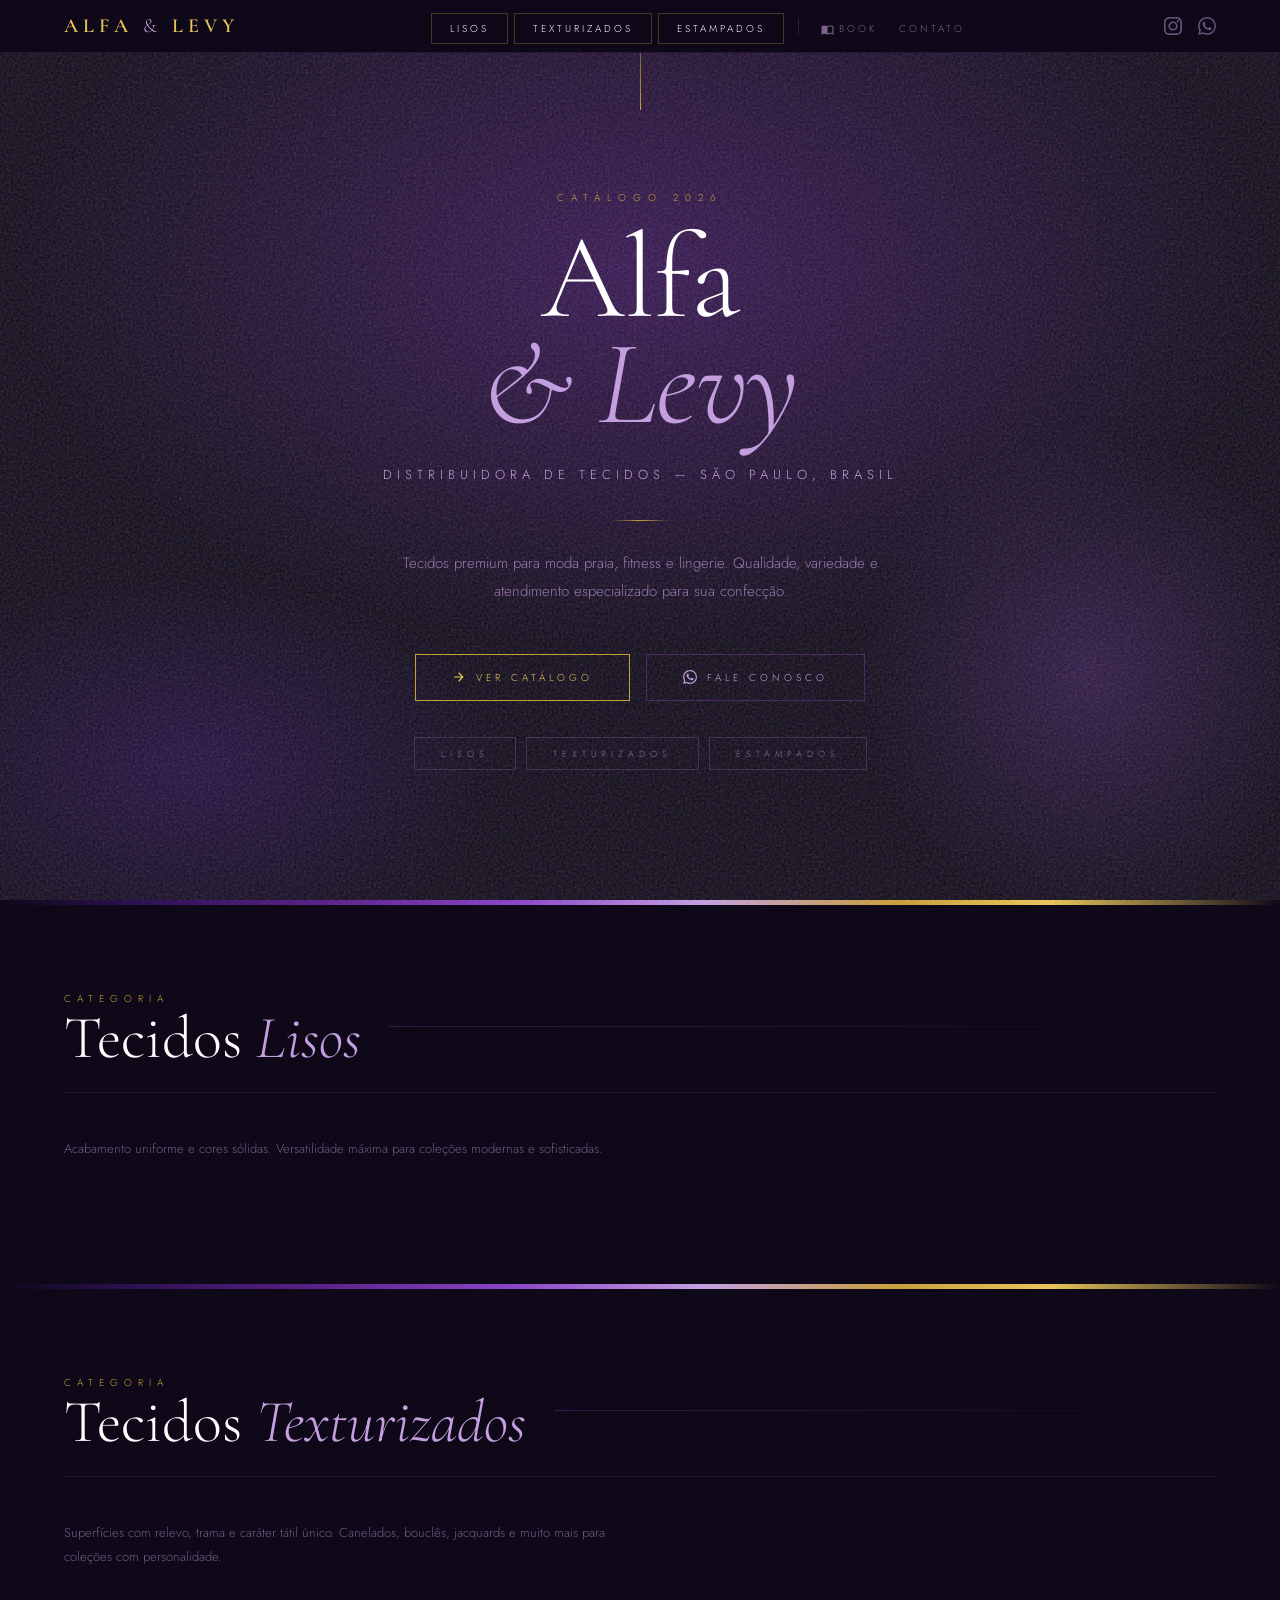
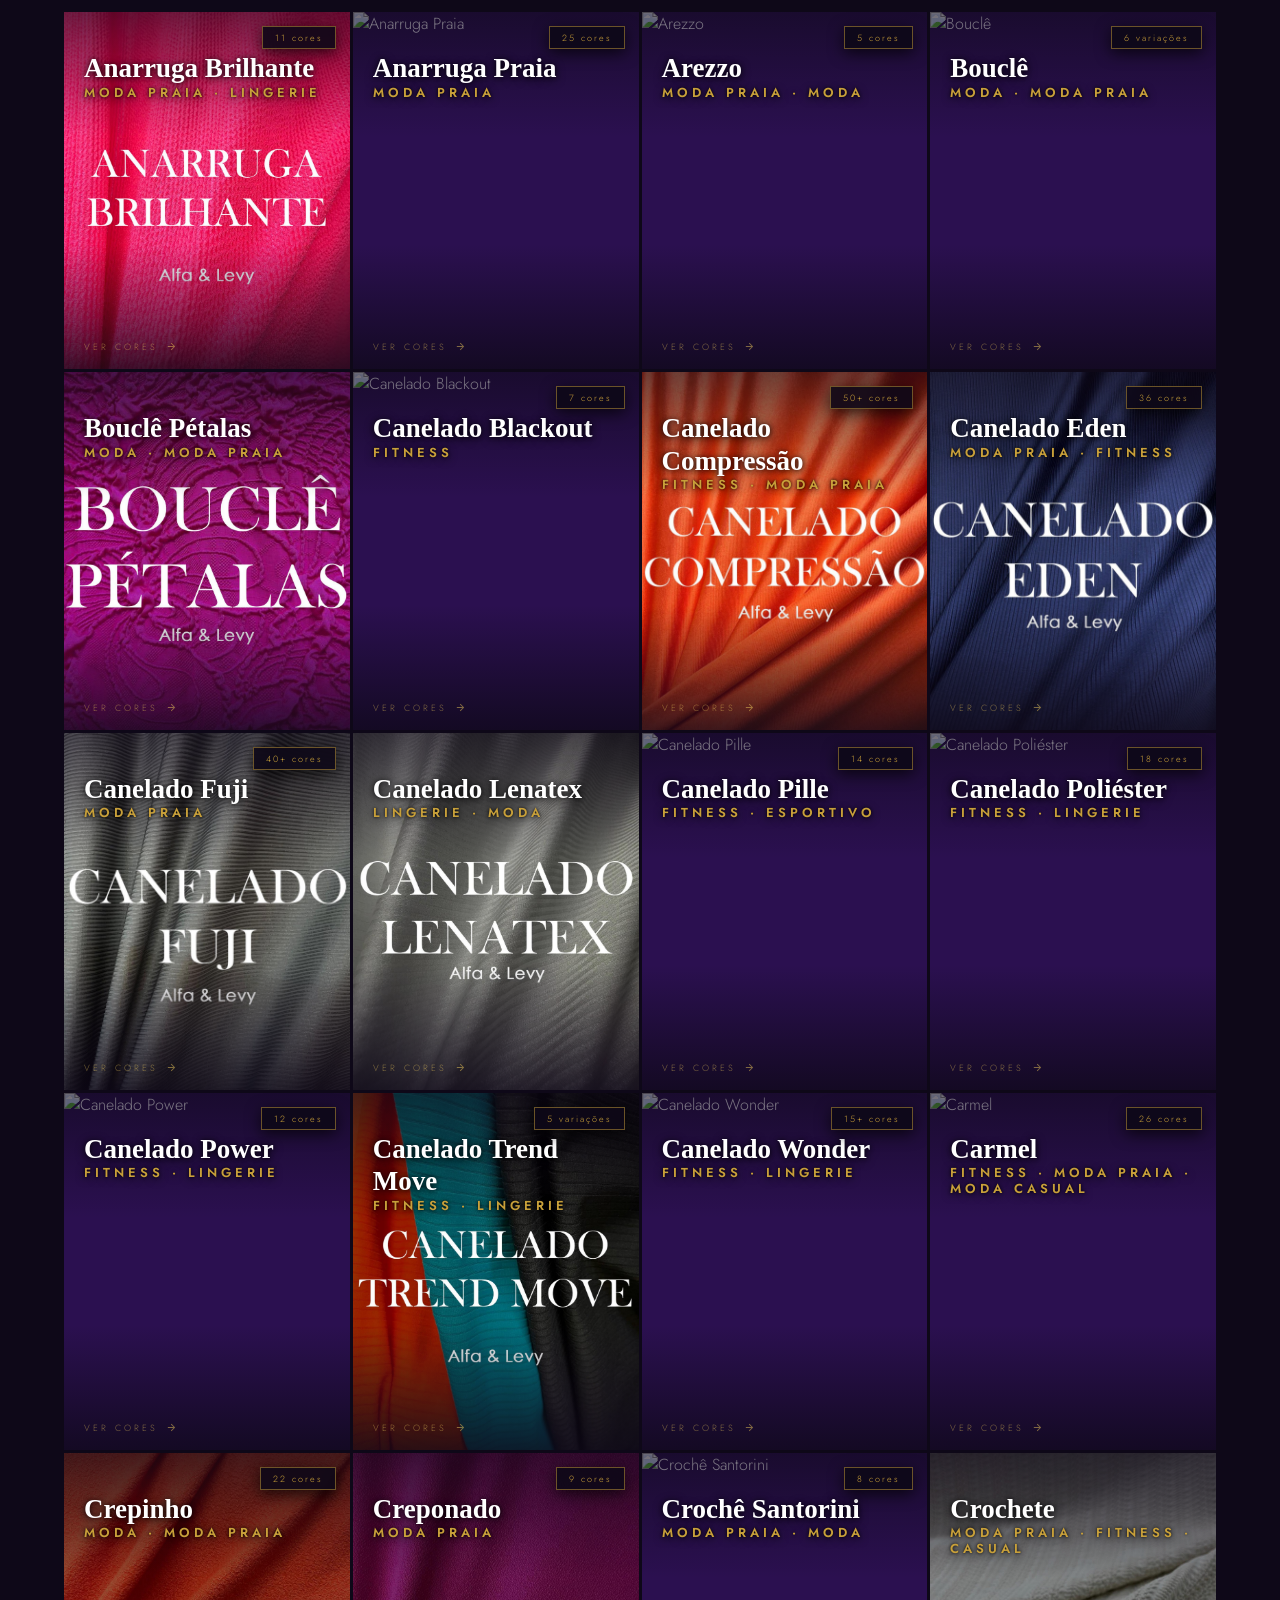
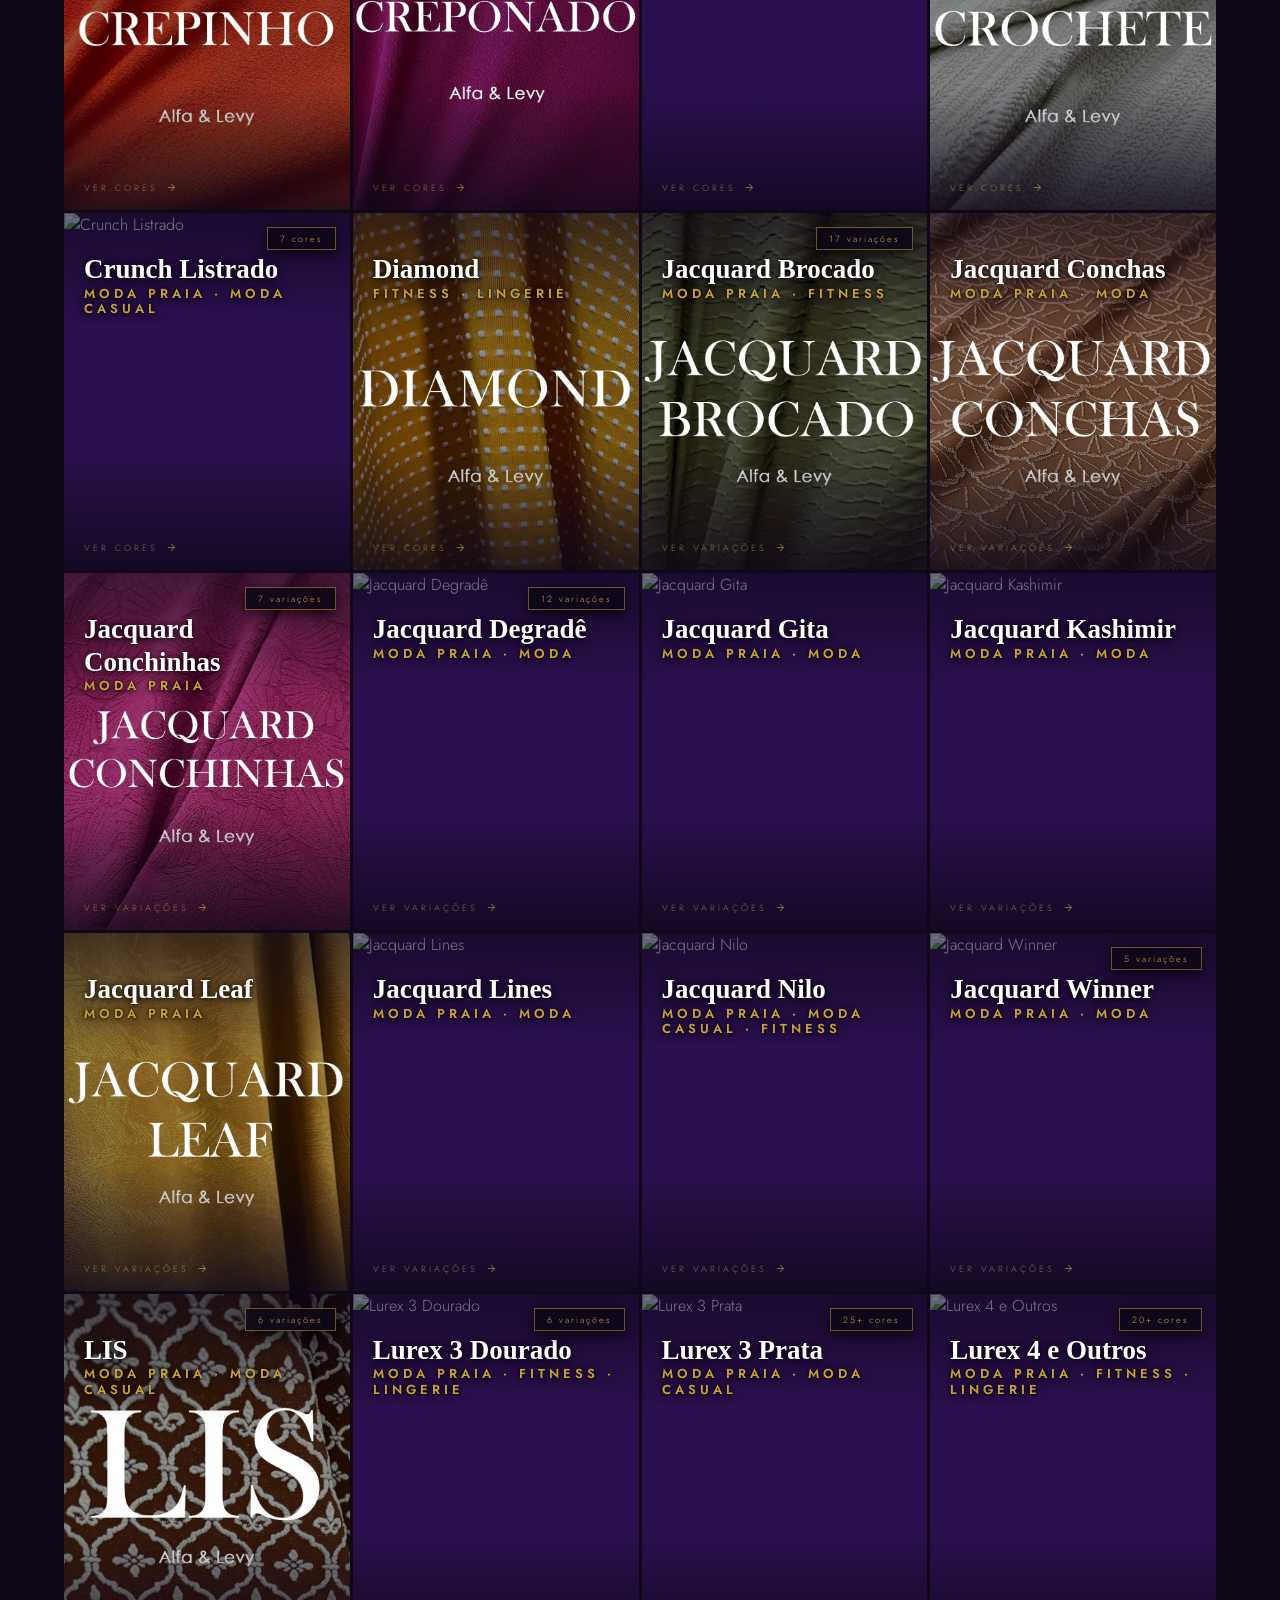
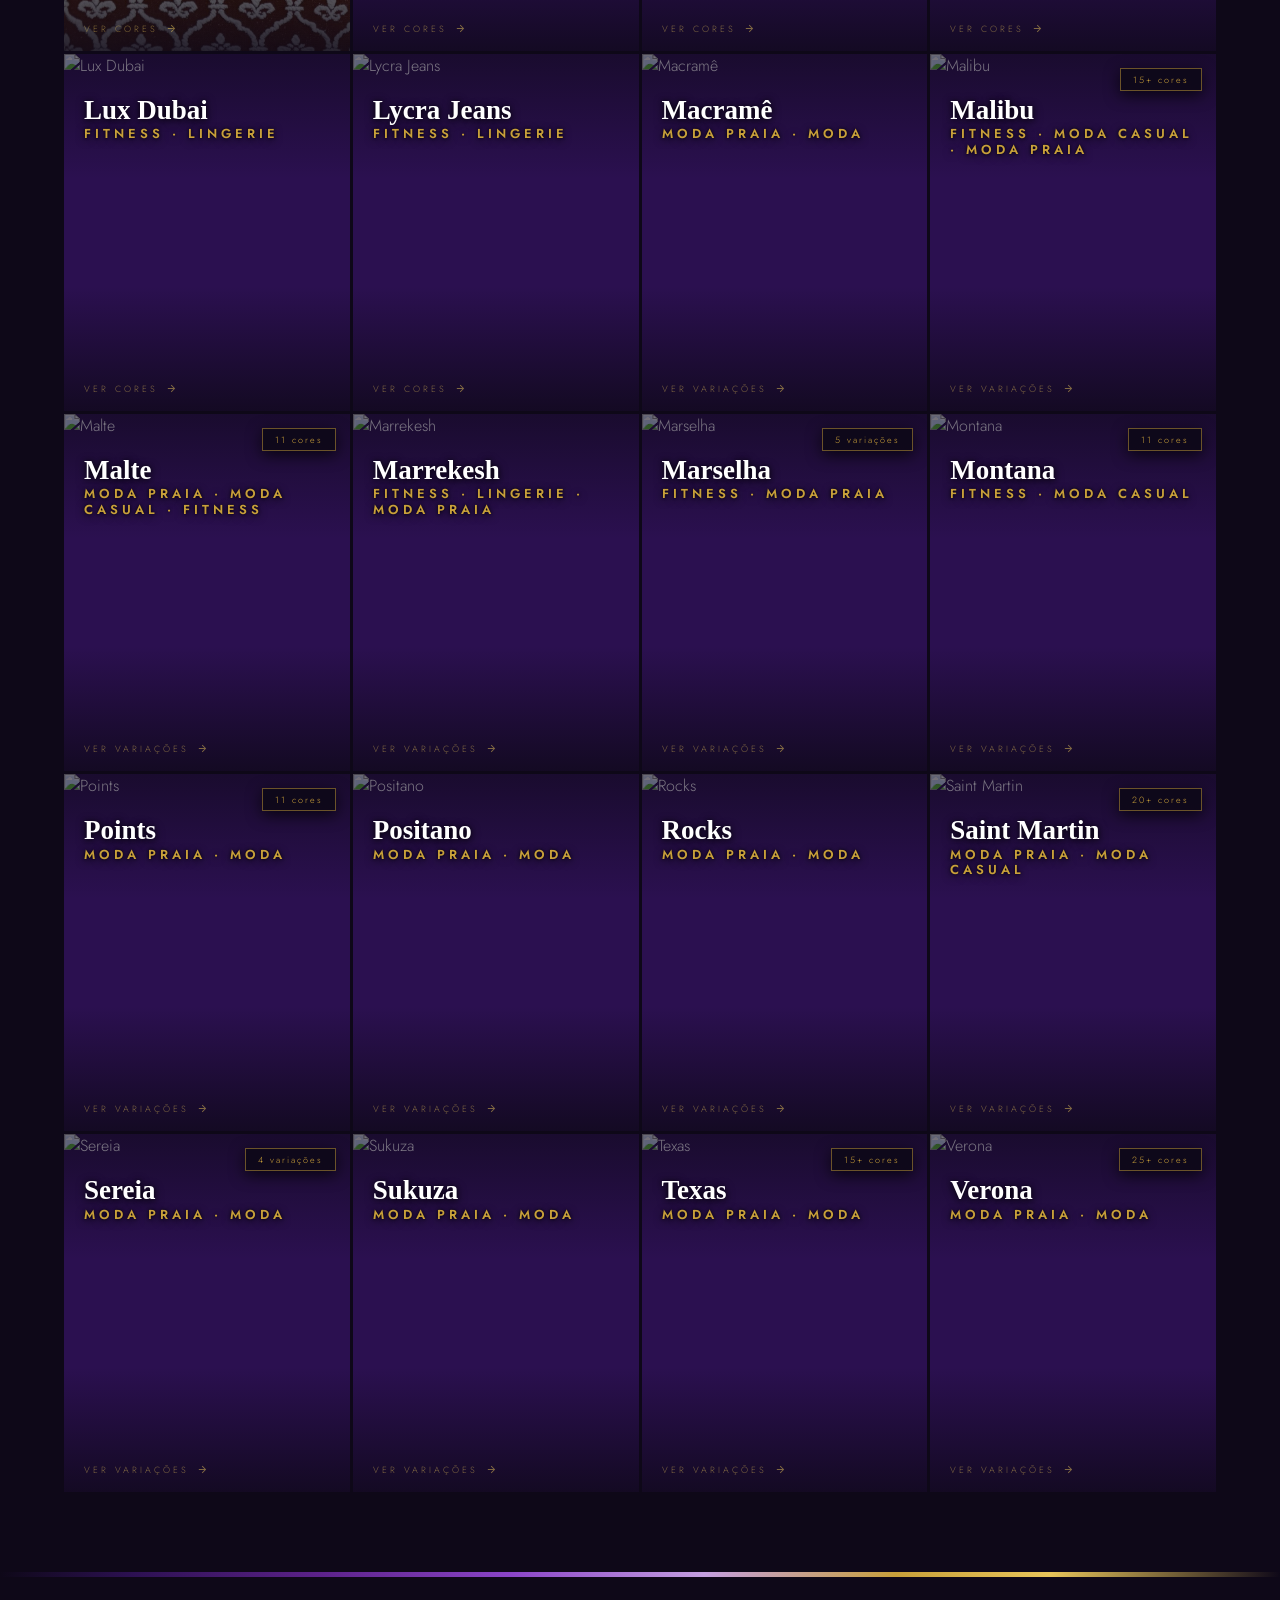
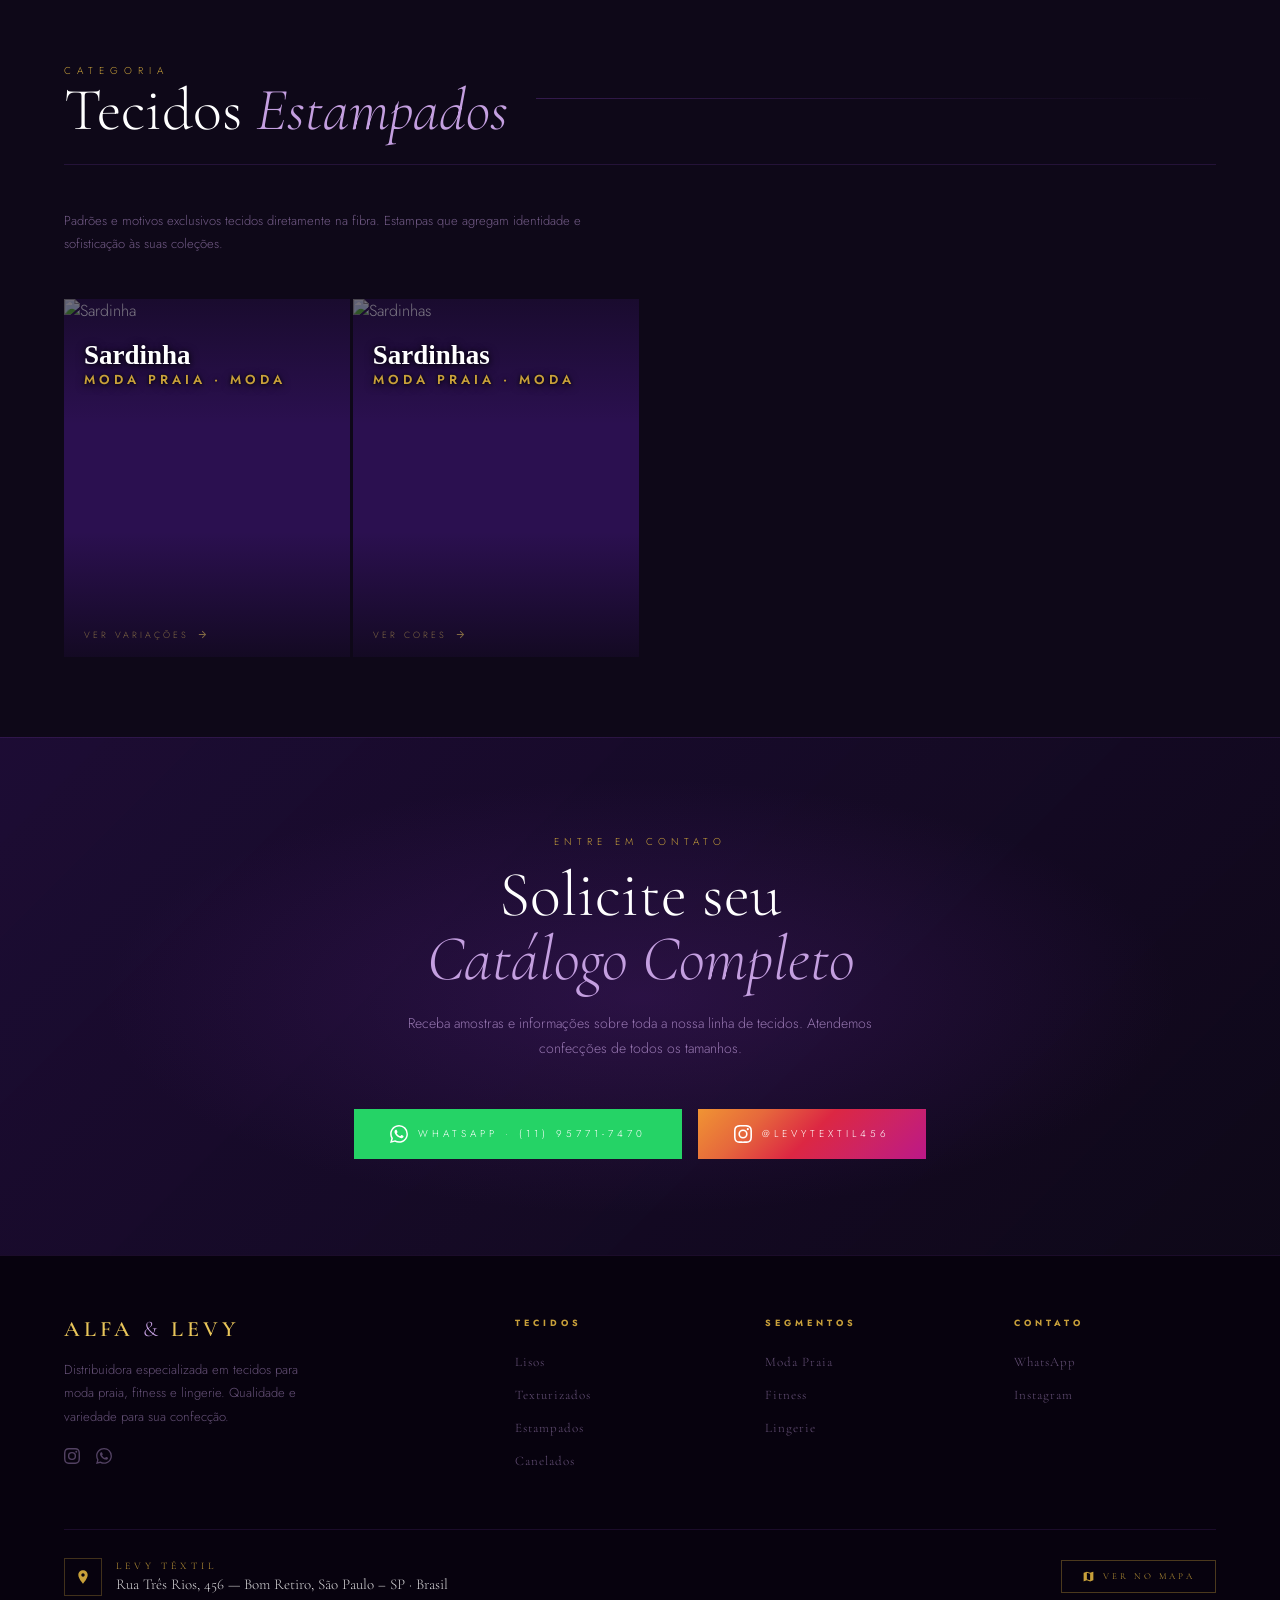
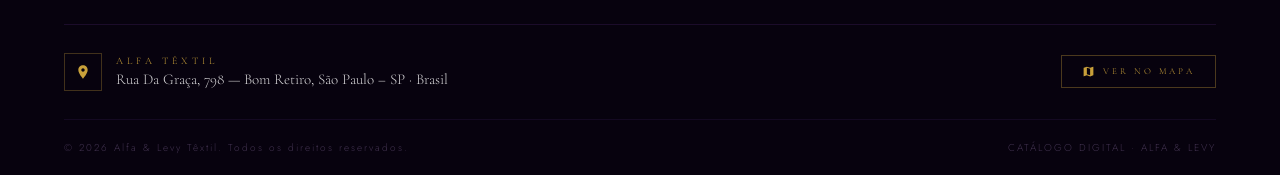
==== commit 79846038: "descrição da mudança" ====
--- a/index.html
+++ b/index.html
@@ -181,8 +181,8 @@
       <span class="fabric-pages-badge">50+ cores</span>
       <div class="fabric-info">
         <span class="fabric-name">Canelado Compressão</span>
-        <span class="fabric-tag">Fitness</span>
-        <p class="fabric-desc">Alta compressão com textura canelada diferenciada. Modelagem corporal e suporte para treinos intensos.</p>
+        <span class="fabric-tag">Fitness · Moda Praia</span>
+        <p class="fabric-desc">Produzida em poliamida brilhante com elastano, a malha Canelado de Compressão® se destaca pelo seu mini canelado com toque extremamente sedoso, entregando um visual elegante e sofisticado. Com gramatura média, oferece boa compressão e excelente cobertura, garantindo segurança e conforto mesmo durante a prática de atividades físicas. É a escolha ideal para leggings, tops e também para peças da linha praia, unindo performance, estilo e versatilidade em uma única base. FPU 50+ vitalício devido ao fio de poliamida ser enriquecido com dióxido de titânio em sua massa.</p>
         <span class="fabric-cta">Ver cores <svg style="width:11px;height:11px;fill:currentColor"><use href="#ico-arrow"/></svg></span>
       </div>
     </div>
@@ -205,8 +205,8 @@
       <span class="fabric-pages-badge">40+ cores</span>
       <div class="fabric-info">
         <span class="fabric-name">Canelado Fuji</span>
-        <span class="fabric-tag">Moda · Fitness</span>
-        <p class="fabric-desc">Textura canelada com brilho sutil e caimento impecável. Versátil para moda casual e fitness.</p>
+        <span class="fabric-tag">Moda Praia</span>
+        <p class="fabric-desc">Em poliamida com elastano, o canelado SAARA LIGHT possui textura em relevo fio brilhante e fundo opaco, com toque extremamente sedoso e aparência sofisticada. Com gramatura média, possui elasticidade acertada para peças da moda praia. O distanciamento das canaletas é perfeito para ocupar pequenos espaços em pequenas modelagens. FPU 50+ vitalício devido ao fio de poliamida ser enriquecido com dióxido de titânio em sua massa.</p>
         <span class="fabric-cta">Ver cores <svg style="width:11px;height:11px;fill:currentColor"><use href="#ico-arrow"/></svg></span>
       </div>
     </div>
@@ -225,11 +225,11 @@
     <div class="fabric-card" onclick="openFabric('CANELADO_PILLE')">
       <img src="images/TEXTURIZADOS/CANELADO_PILLE/page-01.jpg" alt="Canelado Pille" loading="lazy">
       <div class="fabric-overlay"></div>
-      <span class="fabric-pages-badge">36 cores</span>
+      <span class="fabric-pages-badge">14 cores</span>
       <div class="fabric-info">
         <span class="fabric-name">Canelado Pille</span>
-        <span class="fabric-tag">Moda Praia · Fitness</span>
-        <p class="fabric-desc">Textura canelada com relevo sutil e toque macio. Ideal para peças de moda praia e casual com estilo.</p>
+        <span class="fabric-tag">Fitness · Esportivo</span>
+        <p class="fabric-desc">Canelado Em poliamida opaca com elastano, a malha dupla PILLE possui textura de canelado extremamente macio e sofisticado. Possui avesso diferenciado, com fio preto tinto em massa numa estrutura que trabalha em favor da boa cobertura e evita a transparência do produto durante a atividade física. Com gramatura alta, é ideal para peças de performance com compressão. Pode ser também utilizado na moda praia. FPU 50+ vitalício devido ao fio de poliamida ser enriquecido com dióxido de titânio em sua massa.</p>
         <span class="fabric-cta">Ver cores <svg style="width:11px;height:11px;fill:currentColor"><use href="#ico-arrow"/></svg></span>
       </div>
     </div>
@@ -348,8 +348,8 @@
       <span class="fabric-pages-badge">7 cores</span>
       <div class="fabric-info">
         <span class="fabric-name">Crunch Listrado</span>
-        <span class="fabric-tag">Moda Praia · Moda</span>
-        <p class="fabric-desc">Textura crunch com listras em relevo. Estilo e personalidade para suas coleções.</p>
+        <span class="fabric-tag">Moda Praia · Moda Casual</span>
+        <p class="fabric-desc">Com estrutura dupla e aparência crepada, a malha CRUNCH LISTRADO combina o design clássico de listras com uma textura única, adicionando um toque exclusivo e sofisticado. Confeccionada em poliamida opaca com elastano, proporciona conforto, maciez e excelente cobertura. Perfeita para a moda praia, também é uma escolha versátil para compor looks sofisticados e modernos na moda casual. FPU 50+ vitalício devido ao fio de poliamida ser enriquecido com dióxido de titânio em sua massa.</p>
         <span class="fabric-cta">Ver cores <svg style="width:11px;height:11px;fill:currentColor"><use href="#ico-arrow"/></svg></span>
       </div>
     </div>
@@ -396,8 +396,10 @@
       <span class="fabric-pages-badge">7 variações</span>
       <div class="fabric-info">
         <span class="fabric-name">Jacquard Conchinhas</span>
-        <span class="fabric-tag">Moda Praia · Moda</span>
-        <p class="fabric-desc">Variação delicada do jacquard conchas com padrão menor e detalhes refinados.</p>
+        <span class="fabric-tag">Moda Praia</span>
+        <p class="fabric-desc">Produto elastizado com motivo de CONCHAS em poliamida brilhante e fundo opaco, possui toque extremamente sedoso e aparência sofisticada.
+Chique e clássico, foi idealizado para peças da moda praia, com elastidade confortável e arte em tamanho ideal para preencher pequenas áreas.
+FPU 50+ vitalício devido ao fio de poliamida ser enriquecido com dióxido de titânio em sua massa..</p>
         <span class="fabric-cta">Ver variações <svg style="width:11px;height:11px;fill:currentColor"><use href="#ico-arrow"/></svg></span>
       </div>
     </div>
@@ -441,8 +443,10 @@
       <div class="fabric-overlay"></div>
       <div class="fabric-info">
         <span class="fabric-name">Jacquard Leaf</span>
-        <span class="fabric-tag">Moda Praia · Moda</span>
-        <p class="fabric-desc">Padrão jacquard com motivo folhagem exclusivo. Sofisticação e elegância natural para coleções diferenciadas.</p>
+        <span class="fabric-tag">Moda Praia</span>
+        <p class="fabric-desc">Produto elastizado com motivo de FOLHAGEM em poliamida fio brilhante e opaco, possui toque extremamente sedoso e aparência sofisticada.
+Chique e clássico, foi idealizado para peças fitness ou moda praia, com elastidade ajustada e arte em tamanho ideal para preencher pequenas áreas.
+FPU 50+ vitalício devido ao fio de poliamida ser enriquecido com dióxido de titânio em sua massa..</p>
         <span class="fabric-cta">Ver variações <svg style="width:11px;height:11px;fill:currentColor"><use href="#ico-arrow"/></svg></span>
       </div>
     </div>
@@ -515,8 +519,9 @@
         <span class="fabric-pages-badge">25+ cores</span>
       <div class="fabric-info">
         <span class="fabric-name">Lurex 3 Prata</span>
-        <span class="fabric-tag">Moda Praia · Fitness · Lingerie</span>
-        <p class="fabric-desc">Textura com fios de lurex prata que conferem brilho e sofisticação. Ideal para peças de destaque e coleções especiais.</p>
+        <span class="fabric-tag">Moda Praia · Moda Casual</span>
+        <p class="fabric-desc">Com brilho exuberante e sofisticado, a malha LUREX PRATA possui construção dupla, onde o fio de lurex está incorporado ao lado externo e não no avesso, garantindo assim um toque sedoso à pele , sem nenhum desconforto.
+ Com lurex e gramatura mediana, possui elasticidade e estrutura acertados para peças da moda praia ou casual. FPU 50+ vitalício devido ao fio de poliamida ser enriquecido com dióxido de titânio em sua massa.</p>
         <span class="fabric-cta">Ver cores <svg style="width:11px;height:11px;fill:currentColor"><use href="#ico-arrow"/></svg></span>
       </div>
     </div>
@@ -918,12 +923,12 @@
   BOUCLE:              { name:'Bouclê',              category:'TEXTURIZADOS',    tag:'Moda · Moda Praia',               desc:'Textura bouclê clássica com laçinhos característicos. Tecido nobre para peças com personalidade e sofisticação.', pages:7,  colorsTitle:'Cores Disponíveis' },
   BOUCLE_PETALAS:      { name:'Bouclê Pétalas',      category:'TEXTURIZADOS',    tag:'Moda · Moda Praia',               desc:'Variação exclusiva do bouclê com relevo em formato de pétalas. Exclusividade e charme para sua coleção.', pages:3,  colorsTitle:'Variações' },
   CANELADO_BLACKOUT:   { name:'Canelado Blackout',   category:'TEXTURIZADOS',    tag:'Moda Praia · Moda',               desc:'Textura canelada com efeito blackout. Ideal para peças de moda praia e casual com estilo e personalidade.', pages:8, colorsTitle:'Cores Disponíveis' },
-  CANELADO_DE_COMPRESSAO:{ name:'Canelado Compressão', category:'TEXTURIZADOS',  tag:'Fitness',                         desc:'Alta compressão com textura canelada diferenciada. Modelagem corporal e suporte para treinos intensos.', pages:50, colorsTitle:'Cores Disponíveis' },
+  CANELADO_DE_COMPRESSAO:{ name:'Canelado Compressão', category:'TEXTURIZADOS',  tag:'Fitness · Moda Praia',            desc:'Produzida em poliamida brilhante com elastano, a malha Canelado de Compressão® se destaca pelo seu mini canelado com toque extremamente sedoso, entregando um visual elegante e sofisticado. Com gramatura média, oferece boa compressão e excelente cobertura, garantindo segurança e conforto mesmo durante a prática de atividades físicas. É a escolha ideal para leggings, tops e também para peças da linha praia, unindo performance, estilo e versatilidade em uma única base. FPU 50+ vitalício devido ao fio de poliamida ser enriquecido com dióxido de titânio em sua massa.', pages:50, colorsTitle:'Cores Disponíveis', rendimento:'2,76m/kg', gramatura:'290g | 1,25m', composicao:'73,88% Poliamida, 26,12% Elastano', attributes:['01.FITNESS.jpg','02.PRAIA2.jpg','14.BRILHANTE.jpg','16.COMPRESSAO.jpg','06.SOLAR.jpg'], bookUrl: 'book.html?fabric=CANELADO_DE_COMPRESSAO' }, /* ex: 'book.html?fabric=CANELADO_DE_COMPRESSAO' — cole o link do book quando criar as fotos */
   CANELADO_EDEN:       { name:'Canelado Eden',       category:'TEXTURIZADOS',    tag:'Moda Praia · Fitness',            desc:'Textura em poliamida brilhante de efeito canelado. Estruturado e confortável, pode ser aplicado desde modelagens básicas de moda praia até peças de média compressão. A boa elasticidade e cobertura permitem sua aplicação  também no segmento de fitness. O efeito brilhante intensifica a tonalidade das cores, dos mais claros aos mais escuros.', pages:37, colorsTitle:'Cores Disponíveis' },
-  CANELADO_FUJI:       { name:'Canelado Fuji',       category:'TEXTURIZADOS',    tag:'Moda · Fitness',                  desc:'Textura canelada com brilho sutil e caimento impecável. Versátil para moda casual e fitness.', pages:40, colorsTitle:'Cores Disponíveis' },
+  CANELADO_FUJI:       { name:'Canelado Fuji',       category:'TEXTURIZADOS',    tag:'Moda Praia',                      desc:'Em poliamida com elastano, o canelado FUJI possui textura em relevo fio brilhante e fundo opaco, com toque extremamente sedoso e aparência sofisticada. Com gramatura média, possui elasticidade acertada para peças da moda praia. O distanciamento das canaletas é perfeito para ocupar pequenos espaços em pequenas modelagens. FPU 50+ vitalício devido ao fio de poliamida ser enriquecido com dióxido de titânio em sua massa.', pages:40, colorsTitle:'Cores Disponíveis', rendimento:'2,74m/kg', gramatura:'260g | 1,04m', composicao:'91% Poliamida, 9% Elastano', attributes:['02.PRAIA2.jpg','14.BRILHANTE.jpg','13.ELASTICIDADE1.jpg','06.SOLAR.jpg'], bookUrl: 'book.html?fabric=CANELADO_FUJI' }, /* ex: 'book.html?fabric=CANELADO_FUJI' — cole o link do book quando criar as fotos */
   CANELADO_LENATEX:    { name:'Canelado Lenatex',    category:'TEXTURIZADOS',    tag:'Lingerie · Moda',                 desc:'Acabamento delicado com textura canelada fina. Leveza e conforto incomparáveis para lingerie premium.', pages:4,  colorsTitle:'Variações' },
-  CANELADO_PILLE:      { name:'Canelado Pille',      category:'TEXTURIZADOS',    tag:'Moda Praia · Moda',               desc:'Textura canelada com relevo sutil e toque macio. Ideal para peças de moda praia e casual com estilo.', pages:14,  colorsTitle:'Cores Disponíveis' },
-  CANELADO_POLIESTER:  { name:'Canelado Poliéster',  category:'TEXTURIZADOS',    tag:'Fitness · Lingerie',              desc:'Canelado com textura marcante e toque suave. Ótima elasticidade e durabilidade para peças fitness de alto desempenho.', pages:19, colorsTitle:'Cores Disponíveis' },
+  CANELADO_PILLE:      { name:'Canelado Pille',      category:'TEXTURIZADOS',    tag:'Fitness · Esportivo',               desc:'Canelado Em poliamida opaca com elastano, a malha dupla PILLE possui textura de canelado extremamente macio e sofisticado. Possui avesso diferenciado, com fio preto tinto em massa numa estrutura que trabalha em favor da boa cobertura e evita a transparência do produto durante a atividade física. Com gramatura alta, é ideal para peças de performance com compressão. Pode ser também utilizado na moda praia. FPU 50+ vitalício devido ao fio de poliamida ser enriquecido com dióxido de titânio em sua massa.com textura marcante e toque suave. Ótima elasticidade e durabilidade para peças fitness de alto desempenho.', pages:14,  colorsTitle:'Cores Disponíveis', rendimento:'1,78m/kg', gramatura:'350g | 1,6m', composicao:'90,59% Poliamida, 9,41% Elastano', attributes:['01.FITNESS.jpg','25.ESPORTIVO.jpg','19.ALTA-COBERTURA.jpg','06.SOLAR.jpg'], bookUrl: 'book.html?fabric=CANELADO_POLIESTER' },
+  CANELADO_POLIESTER:  { name:'Canelado Poliéster',  category:'TEXTURIZADOS',    tag:'Fitness · Esportivo',             desc:'Canelado Em poliamida opaca com elastano, a malha dupla PILLE possui textura de canelado extremamente macio e sofisticado. Possui avesso diferenciado, com fio preto tinto em massa numa estrutura que trabalha em favor da boa cobertura e evita a transparência do produto durante a atividade física. Com gramatura alta, é ideal para peças de performance com compressão. Pode ser também utilizado na moda praia. FPU 50+ vitalício devido ao fio de poliamida ser enriquecido com dióxido de titânio em sua massa.com textura marcante e toque suave. Ótima elasticidade e durabilidade para peças fitness de alto desempenho.', pages:19, colorsTitle:'Cores Disponíveis', rendimento:'1,78m/kg', gramatura:'350g | 1,6m', composicao:'90,59% Poliamida, 9,41% Elastano', attributes:['01.FITNESS.jpg','25.ESPORTIVO.jpg','19.ALTA-COBERTURA.jpg','06.SOLAR.jpg'], bookUrl: 'book.html?fabric=CANELADO_POLIESTER' }, /* ex: 'book.html?fabric=CANELADO_POLIESTER' — cole o link do book quando criar as fotos */
   CANELADO_POWER:      { name:'Canelado Power',      category:'TEXTURIZADOS',    tag:'Fitness · Lingerie',              desc:'Textura canelada com toque firme e compressão moderada. Ideal para peças que exigem suporte e conforto durante o movimento.', pages:12, colorsTitle:'Cores Disponíveis' },
   CANELADO_TREND_MOVE: { name:'Canelado Trend Move', category:'TEXTURIZADOS',    tag:'Fitness · Lingerie',              desc:'Alta elasticidade e conforto para o movimento. Tecnologia avançada para peças fitness.', pages:6,  colorsTitle:'Cores Disponíveis' },
   CANELADO_WONDER:     { name:'Canelado Wonder',     category:'TEXTURIZADOS',    tag:'Fitness · Lingerie',              desc:'Estilo e performace, onde o artigo apresenta ótima elasticidade assertivo para valorizar a silhueta com conforto. Desenvolvido com a tecnologia Lycra® Xtra-life que garante maior durabilidade das peças e maior resistência a danos causados pelo cloro, suor, protetores solares, cremes e óleos corporais.', pages:17, colorsTitle:'Cores Disponíveis', rendimento:'2,75m/kg', gramatura:'280g/m²', composicao:'76,8% Poliamida, 23,2% Elastano', attributes:['01.FITNESS.jpg','10.LINGERIE.jpg','14.BRILHANTE.jpg','16.COMPRESSAO.jpg','12.CONFORTO-TERMICO.jpg'], bookUrl: 'book.html?fabric=CANELADO_WONDER' }, /* ex: 'book.html?fabric=CANELADO_WONDER' — cole o link do book quando criar as fotos */
@@ -932,21 +937,21 @@
   CREPONADO:           { name:'Creponado',           category:'TEXTURIZADOS',    tag:'Moda Praia',                      desc:'Superfície texturizada e leve para saídas de praia com estilo e personalidade.', pages:10, colorsTitle:'Cores Disponíveis' },
   CROCHE_SANTORINI:    { name:'Crochê Santorini',    category:'TEXTURIZADOS',    tag:'Moda Praia · Moda',               desc:'Inspiração mediterrânea com textura crochê única. Sofisticação e leveza para coleções verão.', pages:9,  colorsTitle:'Cores Disponíveis' },
   CROCHETE:            { name:'Crochete',            category:'TEXTURIZADOS',    tag:'Moda Praia · Fitness · Casual',   desc:'Com estrutura dupla e alta gramatura, a malha CROCHETE possui textura inspirada nos produtos artesanais, com aparência rústica e efeito de crochê produzido à mão. Em poliamida opaca com elastano, confere ao usuário conforto e muita maciez. Ideal para peças da moda praia, pode ser utilizado no segmento Fitness e em peças de moda casual.', pages:5,  colorsTitle:'Variações', rendimento:'1,68m/KG', gramatura:'450g | 1,32m', composicao:'80% Poliamida, 20% Elastano', attributes:['01.FITNESS.jpg','02.PRAIA2.jpg','04.MODA.jpg','19.ALTA-COBERTURA.jpg','05.TOQUE-MACIO.jpg','06.SOLAR.jpg'] },
-  CRUNCH_LISTRADO:     { name:'Crunch Listrado',     category:'TEXTURIZADOS',    tag:'Moda Praia · Moda',               desc:'Textura crunch com listras em relevo. Estilo e personalidade para suas coleções.', pages:8,  colorsTitle:'Cores Disponíveis' },
+  CRUNCH_LISTRADO:     { name:'Crunch Listrado',     category:'TEXTURIZADOS',    tag:'Moda Praia · Moda Casual',        desc:'Com estrutura dupla e aparência crepada, a malha CRUNCH LISTRADO combina o design clássico de listras com uma textura única, adicionando um toque exclusivo e sofisticado. Confeccionada em poliamida opaca com elastano, proporciona conforto, maciez e excelente cobertura. Perfeita para a moda praia, também é uma escolha versátil para compor looks sofisticados e modernos na moda casual. FPU 50+ vitalício devido ao fio de poliamida ser enriquecido com dióxido de titânio em sua massa.', pages:8,  colorsTitle:'Cores Disponíveis', rendimento:'1,90m/KG', gramatura:'350g | 1,50m', composicao:'92% Poliamida, 8% Elastano', attributes:['02.PRAIA2.jpg','04.MODA.jpg','13.ELASTICIDADE1.jpg','06.SOLAR.jpg'], bookUrl: 'book.html?fabric=CRUNCH_LISTRADO' }, /* ex: 'book.html?fabric=CRUNCH_LISTRADO' — cole o link do book quando criar as fotos */
   DIAMOND:             { name:'Diamond',             category:'TEXTURIZADOS',    tag:'Fitness · Lingerie',              desc:'Toque acetinado e brilho sutil. Acabamento liso de alta qualidade para peças sofisticadas.', pages:2,  colorsTitle:'Variações' },
   JACQUARD_BROCADO:    { name:'Jacquard Brocado',    category:'TEXTURIZADOS',    tag:'Moda Praia · Moda',               desc:'A malha JACQUARD BROCADO possui textura trabalhada com retenção e bastante volume, enriquecendo e agregando valor às peças, mesmo quando em modelagens básicas. Em poliamida opaca com elastano, é comercialmente usada com o lado avesso para fora. Versátil, possui elasticidade e compressão ajustadas. É confortável e pode ser utilizada também na moda praia ou casual. Nas peças Fitness, garante segurança por ser zero transparência durante a realização dos movimentos. FPU 50+ vitalício devido ao fio de poliamida ser enriquecido com dióxido de titânio em sua massa.', pages:18, colorsTitle:'Cores Disponíveis', rendimento:'2,64m/KG', gramatura:'330g | 1,5m', composicao:'80% Poliamida, 20% Elastano', attributes:['01.FITNESS.jpg','02.PRAIA2.jpg','04.MODA.jpg','16.COMPRESSAO.jpg','06.SOLAR.jpg',], bookUrl: 'book.html?fabric=JACQUARD_BROCADO' }, /* ex: 'book.html?fabric=JACQUARD_BROCADO' — cole o link do book quando criar as fotos */
   JACQUARD_CONCHAS:    { name:'Jacquard Conchas',    category:'TEXTURIZADOS',    tag:'Moda Praia · Moda',               desc:'Motivo de conchas tecido em jacquard. Inspiração marinha com acabamento sofisticado.', pages:5,  colorsTitle:'Variações' },
-  JACQUARD_CONCHINHAS: { name:'Jacquard Conchinhas', category:'TEXTURIZADOS',    tag:'Moda Praia · Moda',               desc:'Variação delicada do jacquard conchas com padrão menor e detalhes refinados.', pages:8,  colorsTitle:'Variações' },
+  JACQUARD_CONCHINHAS: { name:'Jacquard Conchinhas', category:'TEXTURIZADOS',    tag:'Moda Praia',                      desc:'Produto elastizado com motivo de CONCHAS em poliamida brilhante e fundo opaco, possui toque extremamente sedoso e aparência sofisticada. Chique e clássico, foi idealizado para peças da moda praia, com elastidade confortável e arte em tamanho ideal para preencher pequenas áreas. FPU 50+ vitalício devido ao fio de poliamida ser enriquecido com dióxido de titânio em sua massa.', pages:8,  colorsTitle:'Variações', rendimento:'2,01m/KG', gramatura:'310g | 1,6m', composicao:'93,27% Poliamida, 6,73% Elastano', attributes:['02.PRAIA2.jpg','14.BRILHANTE.jpg','13.ELASTICIDADE1.JPG','06.SOLAR.jpg'], bookUrl: 'book.html?fabric=JACQUARD_CONCHINHAS' }, /* ex: 'book.html?fabric=JACQUARD_CONCHINHAS' — cole o link do book quando criar as fotos */
   JACQUARD_DEGRADE:    { name:'Jacquard Degradê',    category:'TEXTURIZADOS',    tag:'Moda Praia · Moda',               desc:'Trama jacquard com efeito degradê exclusivo. Tecido nobre para coleções diferenciadas.', pages:13, colorsTitle:'Cores Dispoíveis' },
   JACQUARD_GITA:       { name:'Jacquard Gita',       category:'TEXTURIZADOS',    tag:'Moda Praia · Moda',               desc:'Trama jacquard com padrão exclusivo inspirado em motivos esportivos. Ideal para coleções fitness com estilo.', pages:3, colorsTitle:'Variações' },
   JACQUARD_KASHIMIR:   { name:'Jacquard Kashimir',   category:'TEXTURIZADOS',    tag:'Moda Praia · Moda',               desc:'Trama jacquard com padrão exclusivo inspirado em motivos orientais. Sofisticação e elegância para coleções diferenciadas.', pages:2,  colorsTitle:'Variações' },
-  JACQUARD_LEAF:       { name:'Jacquard Leaf',       category:'TEXTURIZADOS',    tag:'Moda Praia · Moda',               desc:'Padrão jacquard com motivo folhagem exclusivo. Sofisticação e elegância natural para coleções diferenciadas.', pages:4,  colorsTitle:'Variações' },
+  JACQUARD_LEAF:       { name:'Jacquard Leaf',       category:'TEXTURIZADOS',    tag:'Moda Praia',                      desc:'Produto elastizado com motivo de FOLHAGEM em poliamida fio brilhante e opaco, possui toque extremamente sedoso e aparência sofisticada. Chique e clássico, foi idealizado para peças fitness ou moda praia, com elastidade ajustada e arte em tamanho ideal para preencher pequenas áreas. FPU 50+ vitalício devido ao fio de poliamida ser enriquecido com dióxido de titânio em sua massa.', pages:4,  colorsTitle:'Variações', rendimento:'2,13m/KG', gramatura:'290g | 1,62m', composicao:'83,45% Poliamida, 16,55% Elastano', attributes:['02.PRAIA2.jpg','05.TOQUE-MACIO.jpg','13.ELASTICIDADE1.JPG','06.SOLAR.jpg'], bookUrl: 'book.html?fabric=JACQUARD_LEAF' }, /* ex: 'book.html?fabric=JACQUARD_LEAF' — cole o link do book quando criar as fotos */
   JACQUARD_LINES:      { name:'Jacquard Lines',      category:'TEXTURIZADOS',    tag:'Moda Praia · Moda',               desc:'Trama jacquard com linhas entrelaçadas formando um padrão exclusivo. Elegância e modernidade para suas coleções.', pages:2,  colorsTitle:'Variações' },
   JACQUARD_NILO:       { name:'Jacquard Nilo',       category:'TEXTURIZADOS',    tag:'Moda Praia · Moda Casual · Fitness', desc:'Com estrutura dupla e alta gramatura, a malha JACQUARD NILO possui textura inspirada nos produtos artesanais, com aparência listrada e efeito de crochê rendado produzido à mão. Em poliamida opaca com elastano, confere ao usuário conforto, muita maciez e excelente cobertura. Ideal para peças da moda praia, é perfeito para peças com áreas maiores, como maiôs. Pode ser utilizado no segmento Fitness e em peças de moda casual. Possui proteção solar vitalícia devido ao fio de poliamida ser enriquecido com dióxido de titânio em sua massa.', pages:2,  colorsTitle:'Variações', rendimento:'1,92m/KG', gramatura:'400g | 1,30m', composicao:'90% Poliamida, 10% Elastano', attributes:['01.FITNESS.jpg','02.PRAIA2.jpg','04.MODA.jpg','05.TOQUE-MACIO.jpg','06.SOLAR.jpg'], bookUrl: 'book.html?fabric=JACQUARD_NILO' }, /* ex: 'book.html?fabric=JACQUARD_NILO' — cole o link do book quando criar as fotos */
   JACQUARD_WINNER:     { name:'Jacquard Winner',     category:'TEXTURIZADOS',    tag:'Moda Praia · Moda',               desc:'Trama jacquard com padrão exclusivo inspirado em motivos esportivos. Ideal para coleções fitness com estilo.', pages:6,  colorsTitle:'Variações' },
   LIS:                 { name:'LIS',                 category:'TEXTURIZADOS',    tag:'Moda Praia · Fitness · Lingerie', desc:'A malha Jacquard Lis traz um design exclusivo inspirado nas artes dos azulejos clássicos e na icônica Flor de Lis, símbolo de nobreza e sofisticação. O relevo bicolor dá um charme único, com um toque artístico e refinado. Feita em poliamida opaca com elastano, oferece conforto extremo e maciez incomparável. Ideal para moda praia e perfeita também para compor looks casuais com um estilo feminino, delicado e super romântico. FPU 50+ vitalício devido ao fio de poliamida ser enriquecido com dióxido de titânio em sua massa.', pages:7,  colorsTitle:'Cores Disponíveis', rendimento:'1,68m/KG', gramatura:'440g | 1,35m', composicao:'89% Poliamida, 11% Elastano', attributes:['02.PRAIA2.jpg','04.MODA.jpg','06.SOLAR.jpg','05.TOQUE-MACIO.jpg'], bookUrl: 'book.html?fabric=LIS' }, /* ex: 'book.html?fabric=LIS' — cole o link do book quando criar as fotos */
   LUREX_3_DOURADO:     { name:'Lurex 3 Dourado',     category:'TEXTURIZADOS',    tag:'Moda Praia · Moda',               desc:'Textura com fios de lurex dourados que conferem brilho e sofisticação. Ideal para peças de destaque e coleções especiais.', pages:6,  colorsTitle:'Variações' },
-  LUREX_3_PRATA:       { name:'Lurex 3 Prata',       category:'TEXTURIZADOS',    tag:'Moda Praia · Moda',               desc:'Textura com fios de lurex prateados que conferem brilho e sofisticação. Ideal para peças de destaque e coleções especiais.', pages:29,  colorsTitle:'Cores' },
+  LUREX_3_PRATA:       { name:'Lurex 3 Prata',       category:'TEXTURIZADOS',    tag:'Moda Praia · Moda Casual',        desc:'Com brilho exuberante e sofisticado, a malha LUREX PRATA possui construção dupla, onde o fio de lurex está incorporado ao lado externo e não no avesso, garantindo assim um toque sedoso à pele , sem nenhum desconforto. Com lurex e gramatura mediana, possui elasticidade e estrutura acertados para peças da moda praia ou casual. FPU 50+ vitalício devido ao fio de poliamida ser enriquecido com dióxido de titânio em sua massa.', pages:29,  colorsTitle:'Cores', rendimento:'2,70m/kg', gramatura:'265g | 1,4m', composicao:'90% Poliamida, Poliéster 5,17%, 4,8% Elastano', attributes:['02.PRAIA2.jpg','04.MODA.jpg','14.BRILHANTE.jpg','13.ELASTICIDADE1.jpg',], bookUrl: 'book.html?fabric=LUREX_3_PRATA' }, /* ex: 'book.html?fabric=LUREX_3_PRATA' — cole o link do book quando criar as fotos */
   LUREX_4_E_OUTROS:    { name:'Lurex 4 e Outros',    category:'TEXTURIZADOS',    tag:'Moda Praia · Moda',               desc:'Textura com fios de lurex que conferem brilho e sofisticação. Ideal para peças de destaque e coleções especiais.', pages:23,  colorsTitle:'Cores' },
   LUX_DUBAI:           { name:'Lux Dubai',           category:'TEXTURIZADOS',    tag:'Moda Praia · Moda',               desc:'Textura luxuosa com brilho sutil e caimento impecável. Ideal para peças sofisticadas e elegantes.', pages:2,  colorsTitle:'Variações' },
   LYCRA_JEANS:         { name:'Lycra Jeans',         category:'TEXTURIZADOS',    tag:'Moda Praia · Moda',               desc:'Textura inspirada em jeans com toque macio e excelente elasticidade. Versatilidade para peças casuais e de moda praia.', pages:2,  colorsTitle:'Variações' },
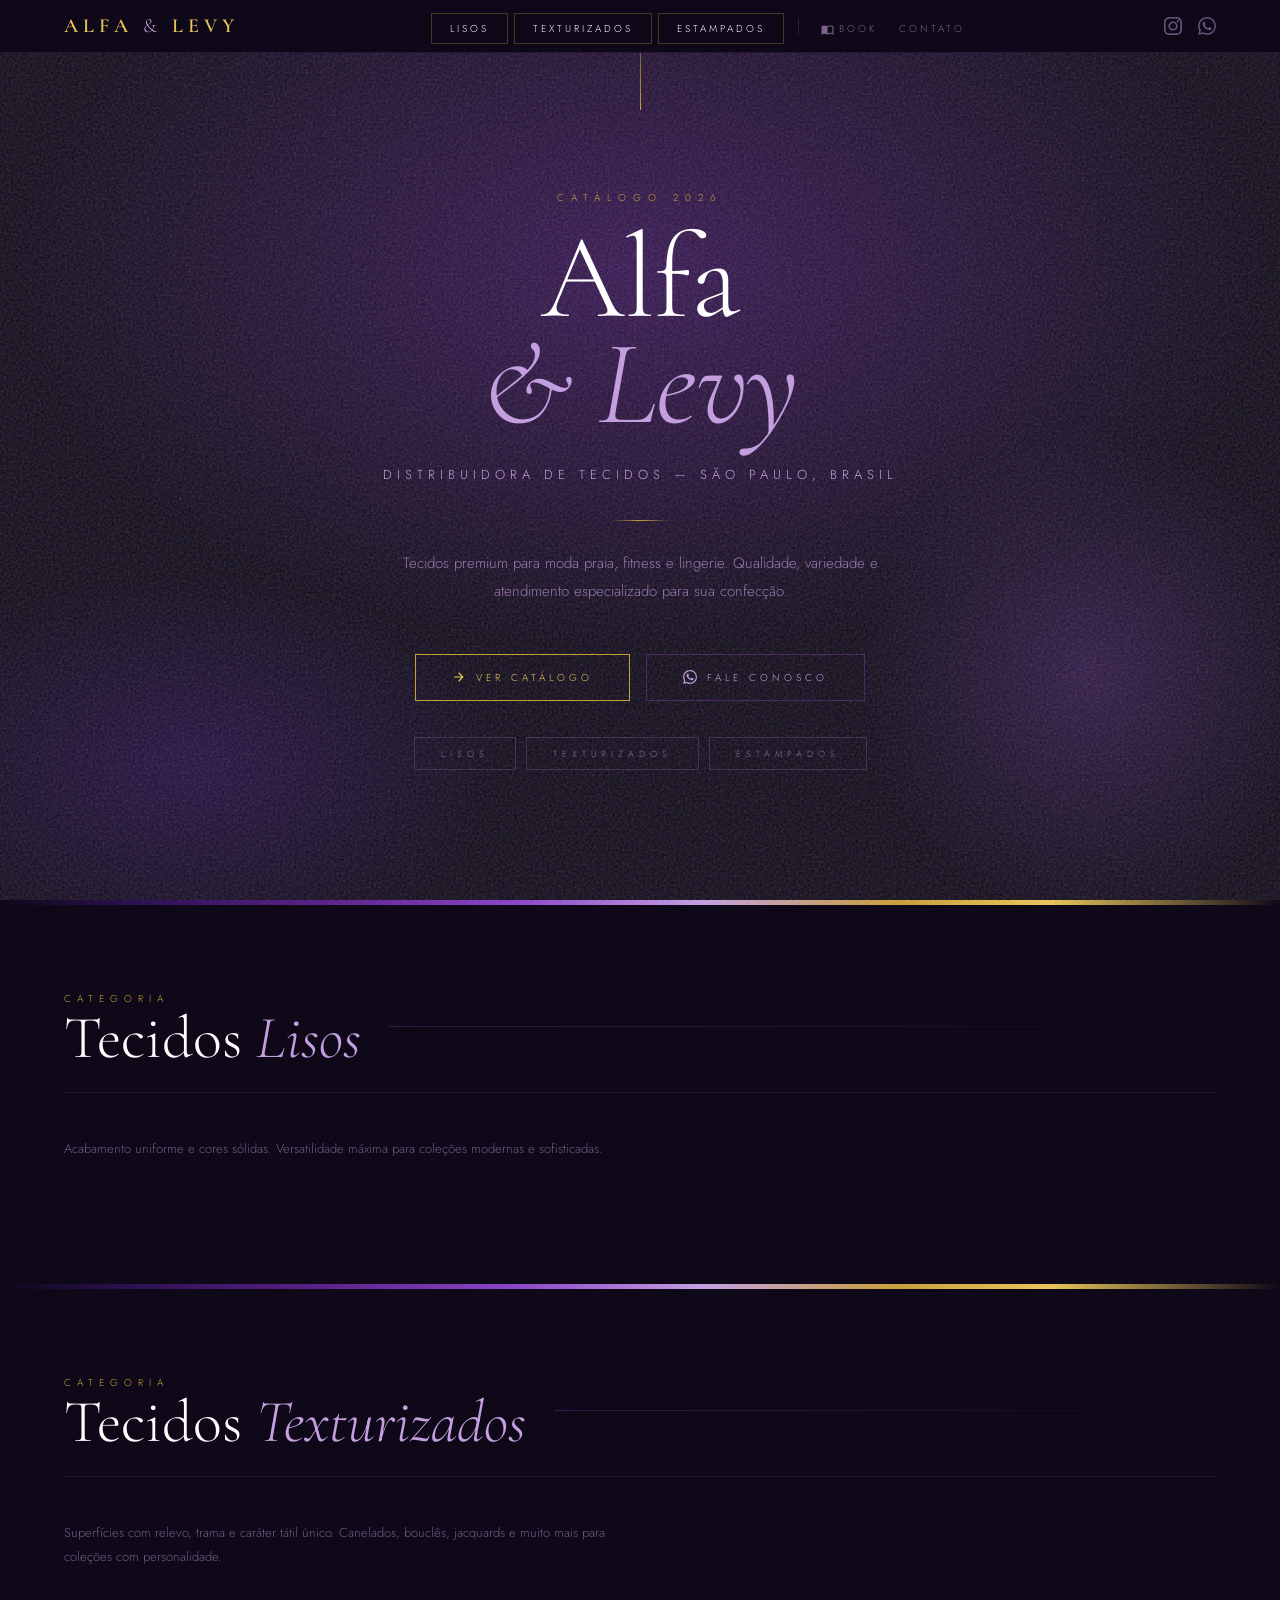
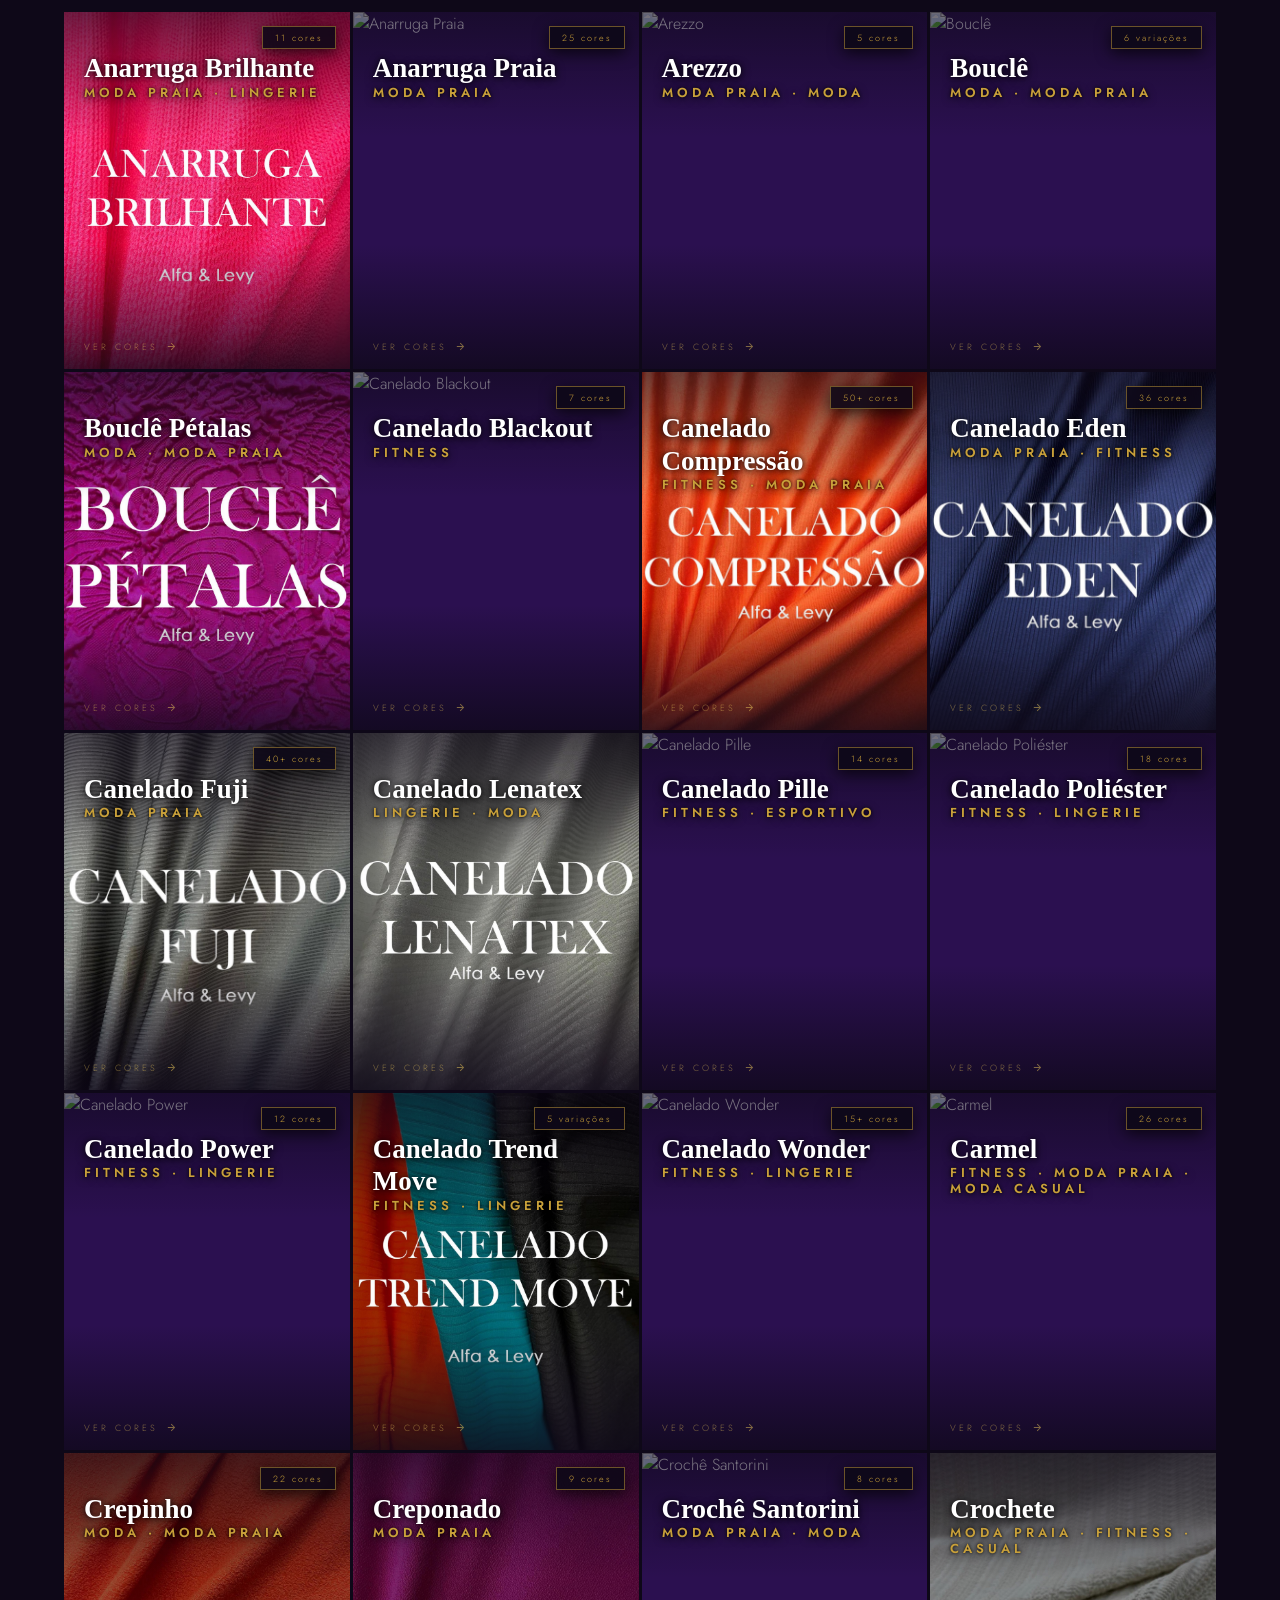
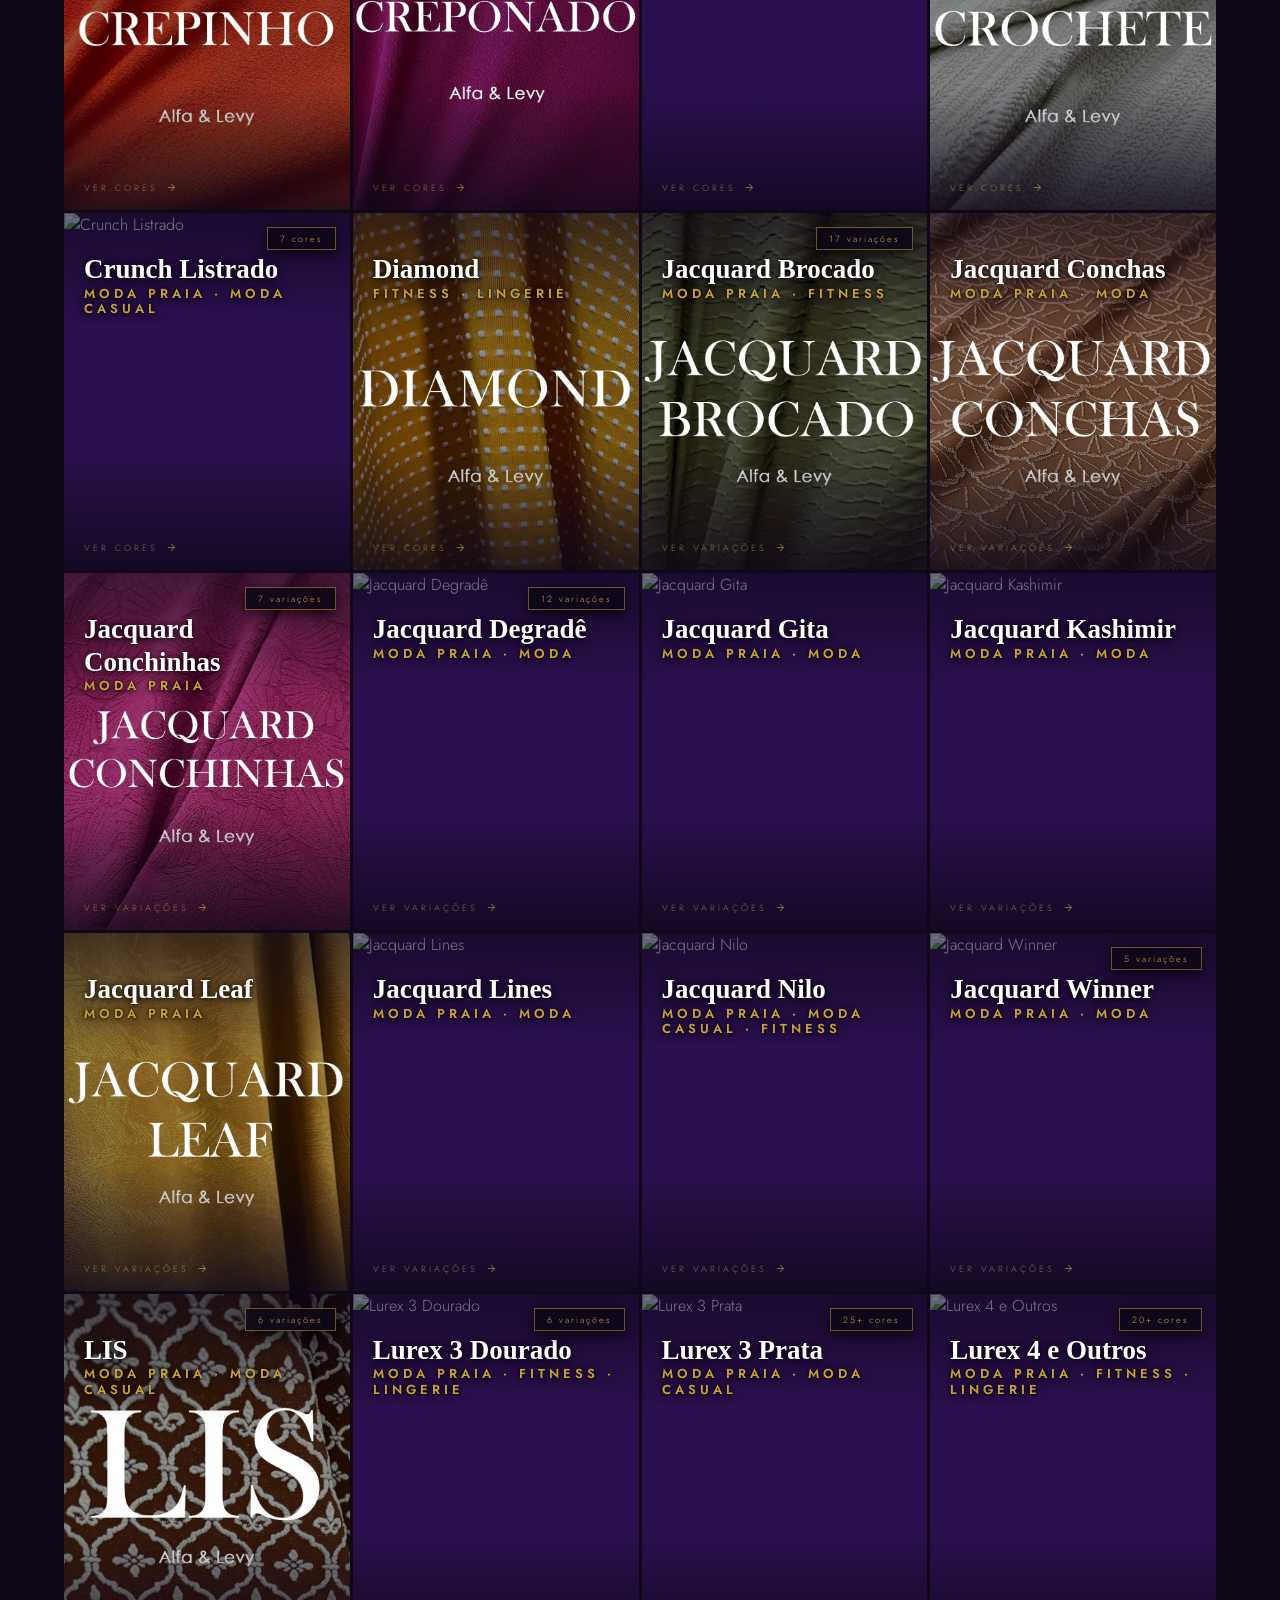
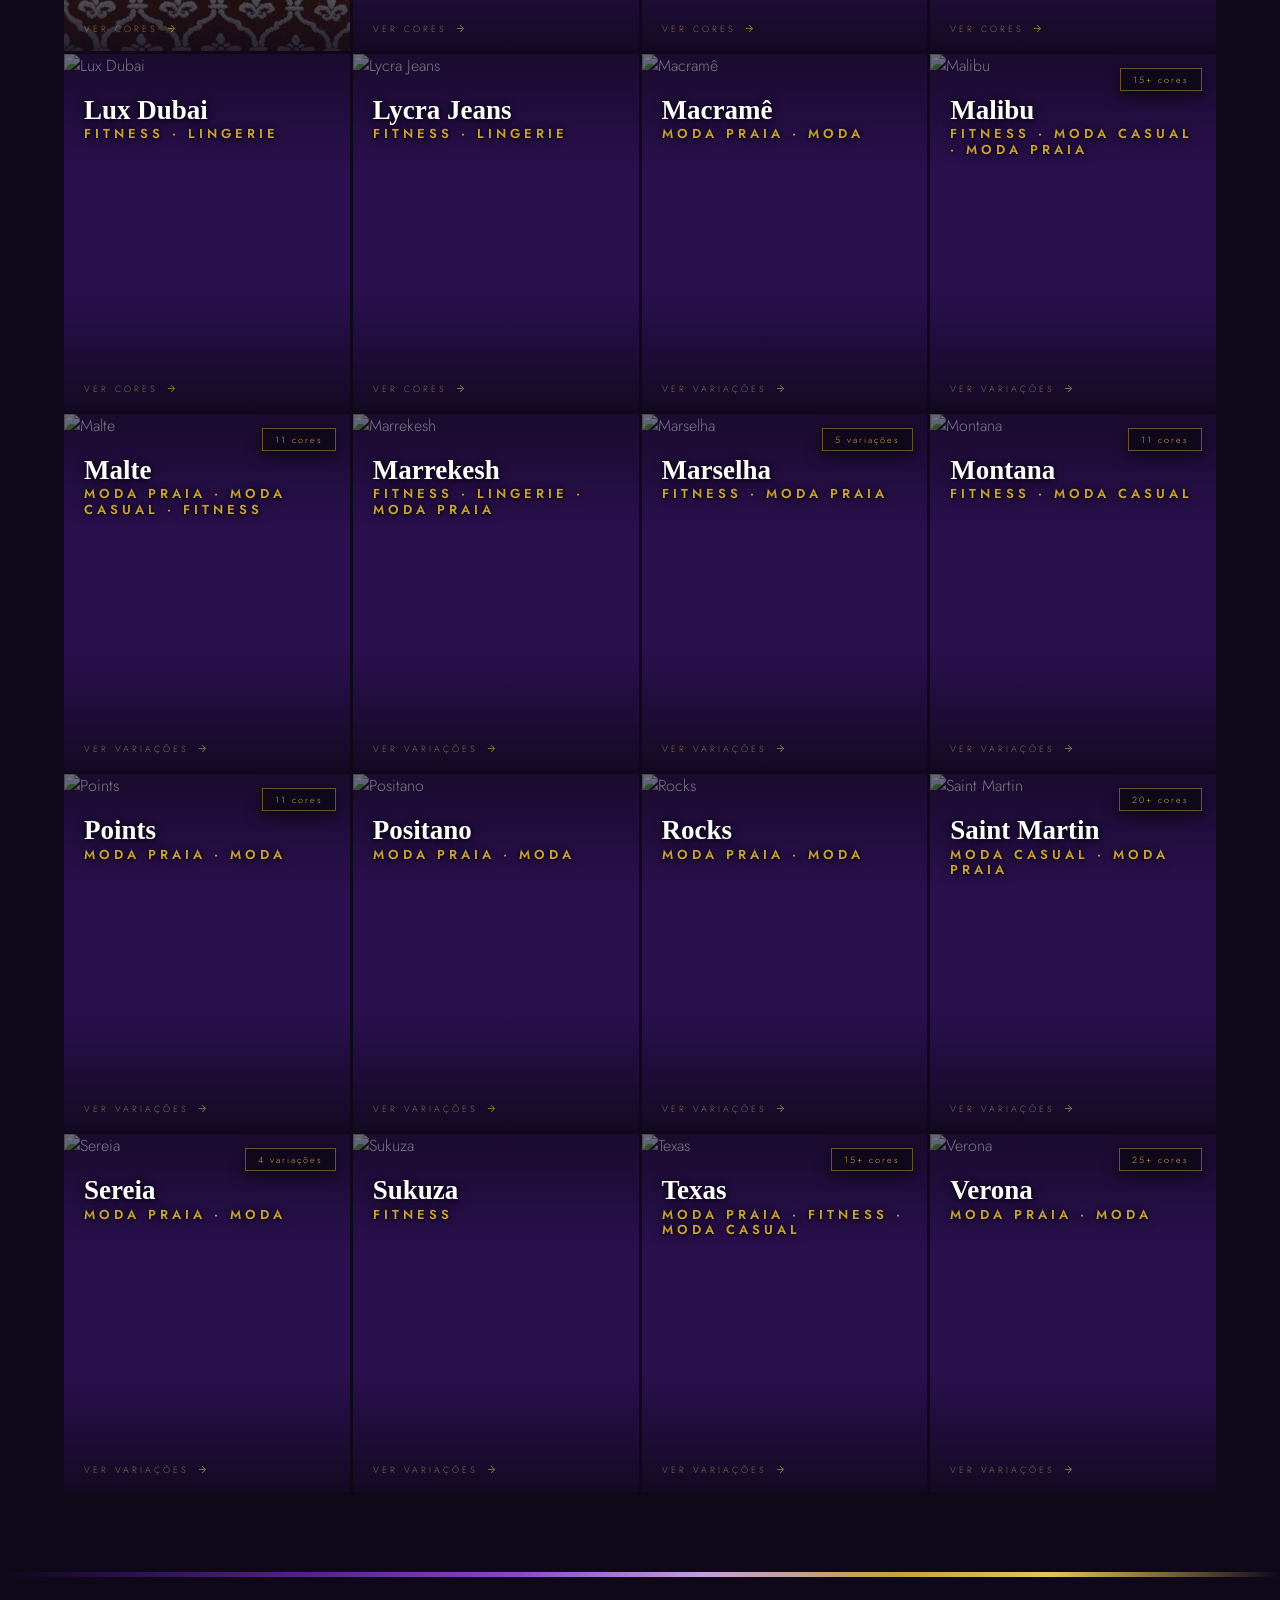
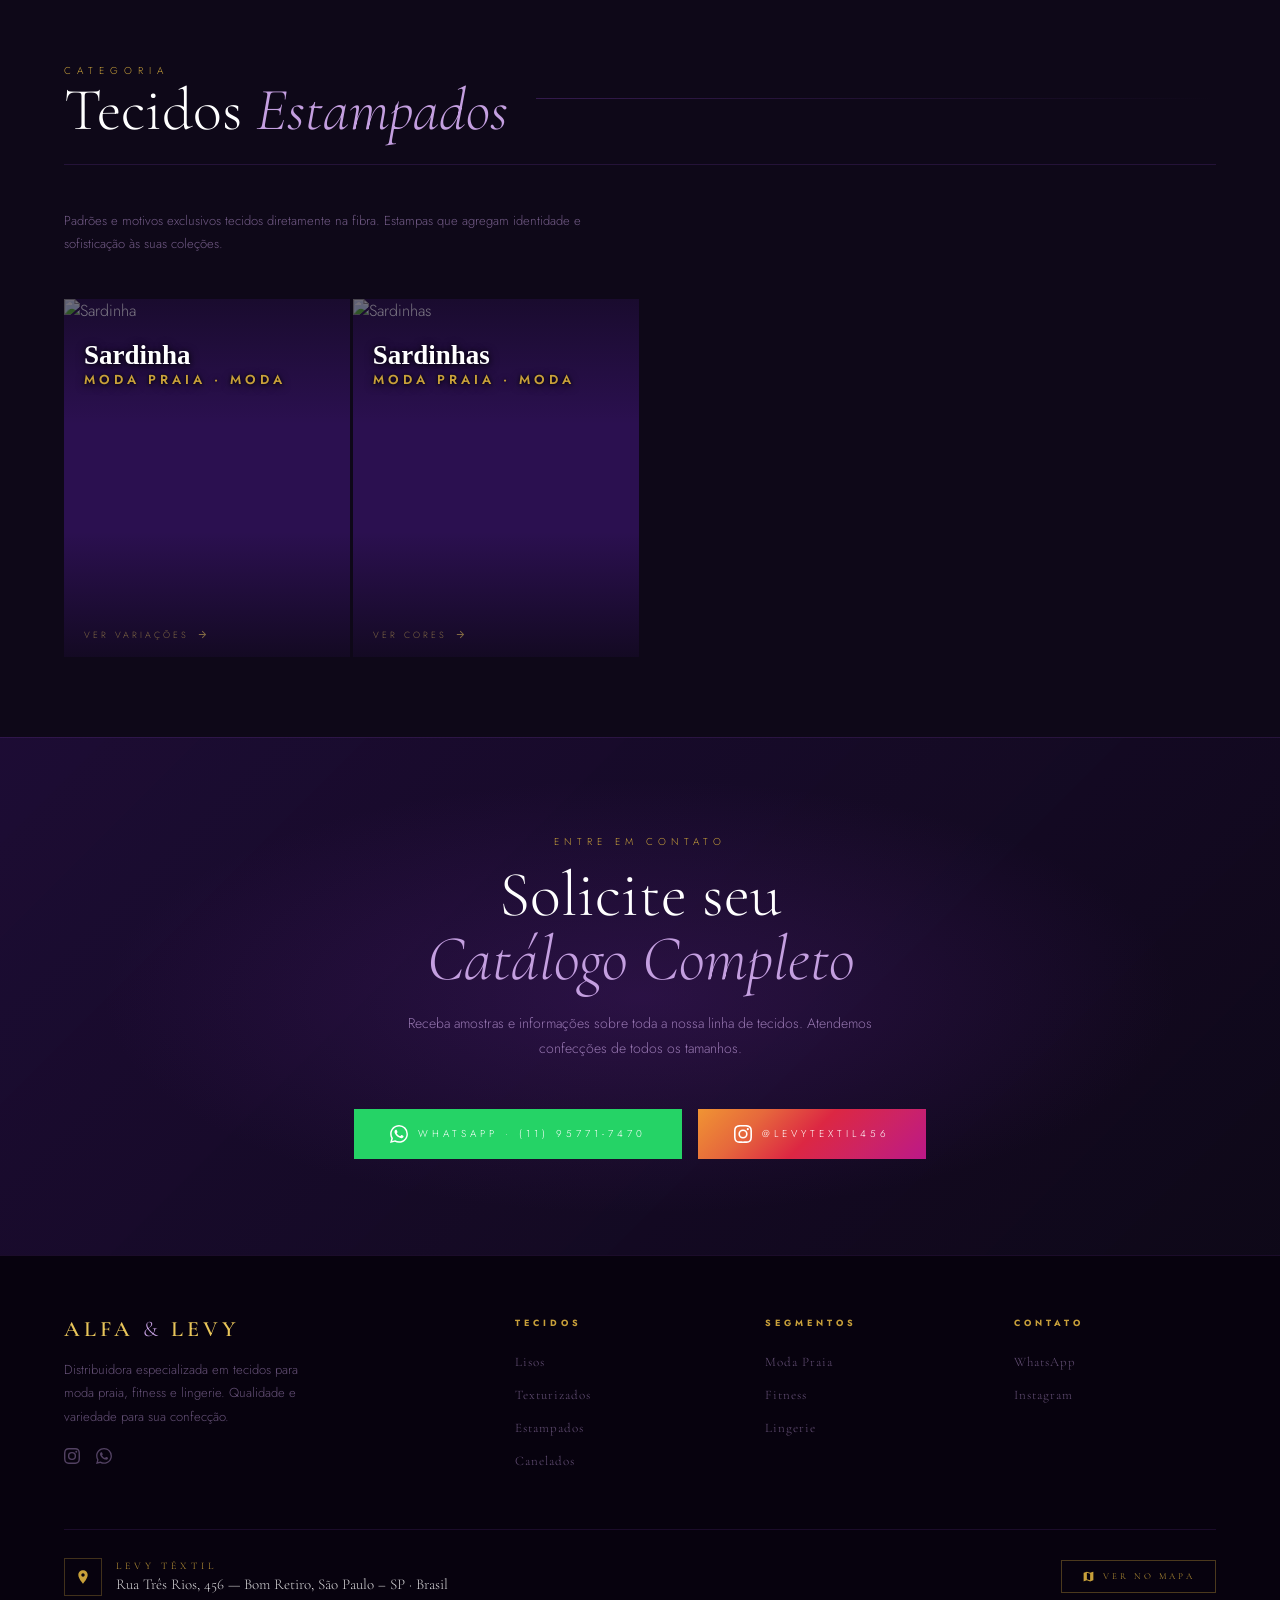
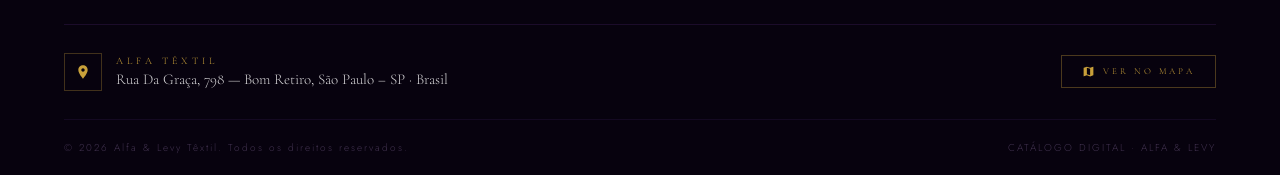
==== commit 6569607f: "descrição da mudança" ====
--- a/index.html
+++ b/index.html
@@ -670,8 +670,8 @@
       <span class="fabric-pages-badge">20+ cores</span>
       <div class="fabric-info">
         <span class="fabric-name">Saint Martin</span>
-        <span class="fabric-tag">Moda Praia · Moda Casual</span>
-        <p class="fabric-desc">Com visual tridimensional, o artigo confere tecnologia com conforto. Proporciona visual de tecido feito a mão, tem bom caimento e boa elasticidade para permitir a confecção de peças com modelagens drapeadas e torcidas. Foi desenvolvido para atender ao mercado de praa com forte impacto visual na confecção de biquínis e maiôs.</p>
+        <span class="fabric-tag">Moda Casual · Moda Praia</span>
+        <p class="fabric-desc">Com visual tridimensional, o artigo confere tecnologia com conforto. Proporciona visual de tecido feito à mão, tem bom caimento e boa elasticidade para permitir a confecção de peças com modelagens drapeadas e torcidas. Foi desenvolvido para atender ao mercado de praia com forte impacto visual na confecção de biquínis e maiôs.</p>
         <span class="fabric-cta">Ver variações <svg style="width:11px;height:11px;fill:currentColor"><use href="#ico-arrow"/></svg></span>
       </div>
     </div>
@@ -693,8 +693,8 @@
       <div class="fabric-overlay"></div>
       <div class="fabric-info">
         <span class="fabric-name">Sukuza</span>
-        <span class="fabric-tag">Moda Praia · Moda</span>
-        <p class="fabric-desc">Textura leve e fluida com toque macio. Ideal para peças com caimento suave e conforto excepcional.</p>
+        <span class="fabric-tag">Fitness</span>
+        <p class="fabric-desc">Reúne as melhores características de aplicação na confecção do segmento esportivo: power, elasticidade controlada e retorno e cobertura, aliados ao visual único texturado em relevo e refletivo, devido a mistura de fios opacos e brilhantes.</p>
         <span class="fabric-cta">Ver variações <svg style="width:11px;height:11px;fill:currentColor"><use href="#ico-arrow"/></svg></span>
       </div>
     </div>
@@ -705,8 +705,8 @@
       <span class="fabric-pages-badge">15+ cores</span>
       <div class="fabric-info">
         <span class="fabric-name">Texas</span>
-        <span class="fabric-tag">Moda Praia · Moda</span>
-        <p class="fabric-desc">Textura leve e fluida com toque macio. Ideal para peças com caimento suave e conforto excepcional.</p>
+        <span class="fabric-tag">Moda Praia · Fitness · Moda Casual</span>
+        <p class="fabric-desc">O Noronha é uma super tendência para beachwear! Uma malha de textura com visual rústico e artesanal, que remete ao ponto do crochê, em poliamida, com toque macio e suave. Além de moda praia é um produto que pode ser usado para detalhes de peças esportivas, blusões, jaquetas e moda casual. Possui alongamento e elasticidade ideais para moda praia, sendo o produto perfeito para usar em modelagens de biquínis e maiôs</p>
         <span class="fabric-cta">Ver variações <svg style="width:11px;height:11px;fill:currentColor"><use href="#ico-arrow"/></svg></span>
       </div>
     </div>
@@ -924,7 +924,7 @@
   BOUCLE_PETALAS:      { name:'Bouclê Pétalas',      category:'TEXTURIZADOS',    tag:'Moda · Moda Praia',               desc:'Variação exclusiva do bouclê com relevo em formato de pétalas. Exclusividade e charme para sua coleção.', pages:3,  colorsTitle:'Variações' },
   CANELADO_BLACKOUT:   { name:'Canelado Blackout',   category:'TEXTURIZADOS',    tag:'Moda Praia · Moda',               desc:'Textura canelada com efeito blackout. Ideal para peças de moda praia e casual com estilo e personalidade.', pages:8, colorsTitle:'Cores Disponíveis' },
   CANELADO_DE_COMPRESSAO:{ name:'Canelado Compressão', category:'TEXTURIZADOS',  tag:'Fitness · Moda Praia',            desc:'Produzida em poliamida brilhante com elastano, a malha Canelado de Compressão® se destaca pelo seu mini canelado com toque extremamente sedoso, entregando um visual elegante e sofisticado. Com gramatura média, oferece boa compressão e excelente cobertura, garantindo segurança e conforto mesmo durante a prática de atividades físicas. É a escolha ideal para leggings, tops e também para peças da linha praia, unindo performance, estilo e versatilidade em uma única base. FPU 50+ vitalício devido ao fio de poliamida ser enriquecido com dióxido de titânio em sua massa.', pages:50, colorsTitle:'Cores Disponíveis', rendimento:'2,76m/kg', gramatura:'290g | 1,25m', composicao:'73,88% Poliamida, 26,12% Elastano', attributes:['01.FITNESS.jpg','02.PRAIA2.jpg','14.BRILHANTE.jpg','16.COMPRESSAO.jpg','06.SOLAR.jpg'], bookUrl: 'book.html?fabric=CANELADO_DE_COMPRESSAO' }, /* ex: 'book.html?fabric=CANELADO_DE_COMPRESSAO' — cole o link do book quando criar as fotos */
-  CANELADO_EDEN:       { name:'Canelado Eden',       category:'TEXTURIZADOS',    tag:'Moda Praia · Fitness',            desc:'Textura em poliamida brilhante de efeito canelado. Estruturado e confortável, pode ser aplicado desde modelagens básicas de moda praia até peças de média compressão. A boa elasticidade e cobertura permitem sua aplicação  também no segmento de fitness. O efeito brilhante intensifica a tonalidade das cores, dos mais claros aos mais escuros.', pages:37, colorsTitle:'Cores Disponíveis' },
+  CANELADO_EDEN:       { name:'Canelado Eden',       category:'TEXTURIZADOS',    tag:'Moda Praia · Fitness',            desc:'Textura em poliamida brilhante de efeito canelado. Estruturado e confortável, pode ser aplicado desde modelagens básicas de moda praia até peças de média compressão. A boa elasticidade e cobertura permitem sua aplicação  também no segmento de fitness. O efeito brilhante intensifica a tonalidade das cores, dos mais claros aos mais escuros.', pages:37, colorsTitle:'Cores Disponíveis', rendimento:'2,78m/kg', gramatura:'240g/m²', composicao:'87% Poliamida, 13% Elastano', attributes:['01.FITNESS.jpg','02.PRAIA2.jpg','14.BRILHANTE.jpg','13.ELASTICIDADE1.jpg','15.KETTENSPORT.jpg','06.TOQUE-GELADO.jpg'], bookUrl: 'book.html?fabric=CANELADO_EDEN' }, /* ex: 'book.html?fabric=CANELADO_EDEN' — cole o link do book quando criar as fotos */
   CANELADO_FUJI:       { name:'Canelado Fuji',       category:'TEXTURIZADOS',    tag:'Moda Praia',                      desc:'Em poliamida com elastano, o canelado FUJI possui textura em relevo fio brilhante e fundo opaco, com toque extremamente sedoso e aparência sofisticada. Com gramatura média, possui elasticidade acertada para peças da moda praia. O distanciamento das canaletas é perfeito para ocupar pequenos espaços em pequenas modelagens. FPU 50+ vitalício devido ao fio de poliamida ser enriquecido com dióxido de titânio em sua massa.', pages:40, colorsTitle:'Cores Disponíveis', rendimento:'2,74m/kg', gramatura:'260g | 1,04m', composicao:'91% Poliamida, 9% Elastano', attributes:['02.PRAIA2.jpg','14.BRILHANTE.jpg','13.ELASTICIDADE1.jpg','06.SOLAR.jpg'], bookUrl: 'book.html?fabric=CANELADO_FUJI' }, /* ex: 'book.html?fabric=CANELADO_FUJI' — cole o link do book quando criar as fotos */
   CANELADO_LENATEX:    { name:'Canelado Lenatex',    category:'TEXTURIZADOS',    tag:'Lingerie · Moda',                 desc:'Acabamento delicado com textura canelada fina. Leveza e conforto incomparáveis para lingerie premium.', pages:4,  colorsTitle:'Variações' },
   CANELADO_PILLE:      { name:'Canelado Pille',      category:'TEXTURIZADOS',    tag:'Fitness · Esportivo',               desc:'Canelado Em poliamida opaca com elastano, a malha dupla PILLE possui textura de canelado extremamente macio e sofisticado. Possui avesso diferenciado, com fio preto tinto em massa numa estrutura que trabalha em favor da boa cobertura e evita a transparência do produto durante a atividade física. Com gramatura alta, é ideal para peças de performance com compressão. Pode ser também utilizado na moda praia. FPU 50+ vitalício devido ao fio de poliamida ser enriquecido com dióxido de titânio em sua massa.com textura marcante e toque suave. Ótima elasticidade e durabilidade para peças fitness de alto desempenho.', pages:14,  colorsTitle:'Cores Disponíveis', rendimento:'1,78m/kg', gramatura:'350g | 1,6m', composicao:'90,59% Poliamida, 9,41% Elastano', attributes:['01.FITNESS.jpg','25.ESPORTIVO.jpg','19.ALTA-COBERTURA.jpg','06.SOLAR.jpg'], bookUrl: 'book.html?fabric=CANELADO_POLIESTER' },
@@ -946,7 +946,7 @@
   JACQUARD_GITA:       { name:'Jacquard Gita',       category:'TEXTURIZADOS',    tag:'Moda Praia · Moda',               desc:'Trama jacquard com padrão exclusivo inspirado em motivos esportivos. Ideal para coleções fitness com estilo.', pages:3, colorsTitle:'Variações' },
   JACQUARD_KASHIMIR:   { name:'Jacquard Kashimir',   category:'TEXTURIZADOS',    tag:'Moda Praia · Moda',               desc:'Trama jacquard com padrão exclusivo inspirado em motivos orientais. Sofisticação e elegância para coleções diferenciadas.', pages:2,  colorsTitle:'Variações' },
   JACQUARD_LEAF:       { name:'Jacquard Leaf',       category:'TEXTURIZADOS',    tag:'Moda Praia',                      desc:'Produto elastizado com motivo de FOLHAGEM em poliamida fio brilhante e opaco, possui toque extremamente sedoso e aparência sofisticada. Chique e clássico, foi idealizado para peças fitness ou moda praia, com elastidade ajustada e arte em tamanho ideal para preencher pequenas áreas. FPU 50+ vitalício devido ao fio de poliamida ser enriquecido com dióxido de titânio em sua massa.', pages:4,  colorsTitle:'Variações', rendimento:'2,13m/KG', gramatura:'290g | 1,62m', composicao:'83,45% Poliamida, 16,55% Elastano', attributes:['02.PRAIA2.jpg','05.TOQUE-MACIO.jpg','13.ELASTICIDADE1.JPG','06.SOLAR.jpg'], bookUrl: 'book.html?fabric=JACQUARD_LEAF' }, /* ex: 'book.html?fabric=JACQUARD_LEAF' — cole o link do book quando criar as fotos */
-  JACQUARD_LINES:      { name:'Jacquard Lines',      category:'TEXTURIZADOS',    tag:'Moda Praia · Moda',               desc:'Trama jacquard com linhas entrelaçadas formando um padrão exclusivo. Elegância e modernidade para suas coleções.', pages:2,  colorsTitle:'Variações' },
+  JACQUARD_LINES:      { name:'Jacquard Lines',      category:'TEXTURIZADOS',    tag:'Moda Praia · Fitness · Moda Casual',  desc:'Malha jacquard trabalhada com retenções em forma de linhas ondulares com TEXTURA e VOLUME 3D. Em poliamida opaca com elastano, possui compressão ajustada e alto conforto. Sua textura enriquece e embeleza a peça, enaltecendo peças com modelagens básicas. Desenvolvido para uso Fitness, moda praia e pode ser utilizado também na moda casual. FPU 50+ vitalício devido ao fio de poliamida ser enriquecido com dióxido de titânio em sua massa.', pages:2,  colorsTitle:'Variações', rendimento:'2,5m/KG', gramatura:'320g | 1,25m', composicao:'82,11% Poliamida, 17,89% Elastano', attributes:['02.PRAIA2.jpg','01.FITNESS.jpg','04.MODA.jpg','16.COMPRESSAO.jpg','06.SOLAR.jpg'], bookUrl: 'book.html?fabric=JACQUARD_LINES' }, /* ex: 'book.html?fabric=JACQUARD_LINES' — cole o link do book quando criar as fotos */
   JACQUARD_NILO:       { name:'Jacquard Nilo',       category:'TEXTURIZADOS',    tag:'Moda Praia · Moda Casual · Fitness', desc:'Com estrutura dupla e alta gramatura, a malha JACQUARD NILO possui textura inspirada nos produtos artesanais, com aparência listrada e efeito de crochê rendado produzido à mão. Em poliamida opaca com elastano, confere ao usuário conforto, muita maciez e excelente cobertura. Ideal para peças da moda praia, é perfeito para peças com áreas maiores, como maiôs. Pode ser utilizado no segmento Fitness e em peças de moda casual. Possui proteção solar vitalícia devido ao fio de poliamida ser enriquecido com dióxido de titânio em sua massa.', pages:2,  colorsTitle:'Variações', rendimento:'1,92m/KG', gramatura:'400g | 1,30m', composicao:'90% Poliamida, 10% Elastano', attributes:['01.FITNESS.jpg','02.PRAIA2.jpg','04.MODA.jpg','05.TOQUE-MACIO.jpg','06.SOLAR.jpg'], bookUrl: 'book.html?fabric=JACQUARD_NILO' }, /* ex: 'book.html?fabric=JACQUARD_NILO' — cole o link do book quando criar as fotos */
   JACQUARD_WINNER:     { name:'Jacquard Winner',     category:'TEXTURIZADOS',    tag:'Moda Praia · Moda',               desc:'Trama jacquard com padrão exclusivo inspirado em motivos esportivos. Ideal para coleções fitness com estilo.', pages:6,  colorsTitle:'Variações' },
   LIS:                 { name:'LIS',                 category:'TEXTURIZADOS',    tag:'Moda Praia · Fitness · Lingerie', desc:'A malha Jacquard Lis traz um design exclusivo inspirado nas artes dos azulejos clássicos e na icônica Flor de Lis, símbolo de nobreza e sofisticação. O relevo bicolor dá um charme único, com um toque artístico e refinado. Feita em poliamida opaca com elastano, oferece conforto extremo e maciez incomparável. Ideal para moda praia e perfeita também para compor looks casuais com um estilo feminino, delicado e super romântico. FPU 50+ vitalício devido ao fio de poliamida ser enriquecido com dióxido de titânio em sua massa.', pages:7,  colorsTitle:'Cores Disponíveis', rendimento:'1,68m/KG', gramatura:'440g | 1,35m', composicao:'89% Poliamida, 11% Elastano', attributes:['02.PRAIA2.jpg','04.MODA.jpg','06.SOLAR.jpg','05.TOQUE-MACIO.jpg'], bookUrl: 'book.html?fabric=LIS' }, /* ex: 'book.html?fabric=LIS' — cole o link do book quando criar as fotos */
@@ -960,14 +960,14 @@
   MALTE:               { name:'Malte',               category:'TEXTURIZADOS',    tag:'Moda Praia · Moda Casual · Fitness', desc:'Com estrutura dupla e alta gramatura, a malha MALTE possui textura inspirada nos produtos artesanais, com aparência rústica e efeito de produzido à mão. Em poliamida opaca com elastano, confere ao usuário conforto e muita maciez. Ideal para peças da moda praia, pode ser utilizado no segmento Fitness e em peças de moda casual. FPU 50+ vitalício devido ao fio de poliamida ser enriquecido com dióxido de titânio em sua massa.', pages:12,  colorsTitle:'Cores Disponíveis', rendimento:'1,58m/KG', gramatura:'470g | 1,35m', composicao:'89,19% Poliamida, 10,81% Elastano', attributes:['01.FITNESS.jpg','02.PRAIA2.jpg','04.MODA.jpg','05.TOQUE-MACIO.jpg','06.SOLAR.jpg'], bookUrl: 'book.html?fabric=MALTE' }, /* ex: 'book.html?fabric=MALTE' — cole o link do book quando criar as fotos */
   MARRAKESH:           { name:'Marrakesh',           category:'TEXTURIZADOS',    tag:'Fitness · Lingerie · Moda Praia', desc:'Artigo desenvolvido em malha com fio trilobal, que confere um efeito similar ao shantung plano. A presença de elastano o torna ideal para confecção de moda praia. Em peças de lingerie, funciona como um falso liso e destaca-se em peças de linha dia e linha noite combinadas com rendas. Em tons profundos, torna-se sofisticado. Possui gramatura e compressão adequadas para peças esportivas de compressão moderada, aplicando-se também ao conceito do fitness fashion.', pages:3,  colorsTitle:'Variações', rendimento:'3,31m/kg', gramatura:'195g/m²', composicao:'86% Poliamida, 14% Elastano', attributes:['01.FITNESS.jpg','02.PRAIA2.jpg','10.LINGERIE.jpg','14.BRILHANTE.jpg','13.ELASTICIDADE1.jpg','06.TOQUE-GELADO.jpg'], bookUrl: 'book.html?fabric=MARRAKESH' }, /* ex: 'book.html?fabric=MARRAKESH' — cole o link do book quando criar as fotos */
   MARSELHA:            { name:'Marselha',            category:'TEXTURIZADOS',    tag:'Fitness · Moda Praia',            desc:'É ua malha de alta performace desenvolvida para moda fitness e praia. Oferece excelente elasticidade, rápida recuperação e toque macio, garantindo conforto, compressão na medida e durabilidade. Estrutura estável que não deforma com o uso. Ideal para peças que precisem de caimento impecável e liberdade de movimento.', pages:6,  colorsTitle:'Cores Disponíveis', rendimento:'3,27m/kg', gramatura:'300g/m²', composicao:'92,3% Poliamida, 7,7% Elastano', attributes:['01.FITNESS.jpg','02.PRAIA2.jpg','13.ELASTICIDADE1.jpg','12.CONFORTO-TERMICO.jpg'], bookUrl: 'book.html?fabric=MARSELHA' }, /* ex: 'book.html?fabric=MARSELHA' — cole o link do book quando criar as fotos */
-  MONTANA:             { name:'Montana',             category:'TEXTURIZADOS',    tag:'Fitness · Moda Casual',                  desc:'Visual compacto e sem transparência. Sua construção estruturada extrapower no comprimento garante suporte nas práticas esportivas, com flexibilidade quando exigido. Tecnologia Ketten Sport de tecidos altamentes resistentes, bi-elásticos e com ótima estabilidade dimensional. Ideal para fitness em geral e moda casual.', pages:12,  colorsTitle:'Cores Disponíveis', rendimento:'1,87m/kg', gramatura:'340g/m²', composicao:'83% Poliamida, 17% Elastano', attributes:['01.FITNESS.jpg','14.BRILHANTE.jpg','16.COMPRESSAO.jpg','13.ELASTICIDADE1.jpg'], bookUrl: 'book.html?fabric=MONTANA' }, /* ex: 'book.html?fabric=MONTANA' — cole o link do book quando criar as fotos */ 
+  MONTANA:             { name:'Montana',             category:'TEXTURIZADOS',    tag:'Fitness · Moda Casual',           desc:'Visual compacto e sem transparência. Sua construção estruturada extrapower no comprimento garante suporte nas práticas esportivas, com flexibilidade quando exigido. Tecnologia Ketten Sport de tecidos altamentes resistentes, bi-elásticos e com ótima estabilidade dimensional. Ideal para fitness em geral e moda casual.', pages:12,  colorsTitle:'Cores Disponíveis', rendimento:'1,87m/kg', gramatura:'340g/m²', composicao:'83% Poliamida, 17% Elastano', attributes:['01.FITNESS.jpg','14.BRILHANTE.jpg','16.COMPRESSAO.jpg','13.ELASTICIDADE1.jpg'], bookUrl: 'book.html?fabric=MONTANA' }, /* ex: 'book.html?fabric=MONTANA' — cole o link do book quando criar as fotos */ 
   POINTS:              { name:'Points',              category:'TEXTURIZADOS',    tag:'Moda Praia · Moda',               desc:'Textura leve e fluida com toque macio. Ideal para peças com caimento suave e conforto excepcional.', pages:12,  colorsTitle:'Cores Disponíveis' },
   POSITANO:            { name:'Positano',            category:'TEXTURIZADOS',    tag:'Moda Praia · Moda',               desc:'Textura leve e fluida com toque macio. Ideal para peças com caimento suave e conforto excepcional.', pages:4,  colorsTitle:'Variações' },
   ROCKS:               { name:'Rocks',               category:'TEXTURIZADOS',    tag:'Moda Praia · Moda',               desc:'Textura rochosa com toque macio e caimento fluido. Ideal para peças com personalidade e estilo marcante.', pages:4,  colorsTitle:'Cores Disponíveis' },
-  SAINT_MARTIN:        { name:'Saint Martin',        category:'TEXTURIZADOS',    tag:'Moda Praia · Moda',               desc:'Com visual tridimensional, o artigo confere tecnologia com conforto. Proporciona visual de tecido feito a mão, tem bom caimento e boa elasticidade para permitir a confecção de peças com modelagens drapeadas e torcidas. Foi desenvolvido para atender ao mercado de praa com forte impacto visual na confecção de biquínis e maiôs.', pages:22,  colorsTitle:'Cores Disponíveis' },
+  SAINT_MARTIN:        { name:'Saint Martin',        category:'TEXTURIZADOS',    tag:'Moda Casual · Moda Praia',         desc:'Com visual tridimensional, o artigo confere tecnologia com conforto. Proporciona visual de tecido feito a mão, tem bom caimento e boa elasticidade para permitir a confecção de peças com modelagens drapeadas e torcidas. Foi desenvolvido para atender ao mercado de praa com forte impacto visual na confecção de biquínis e maiôs.', pages:22,  colorsTitle:'Cores Disponíveis', rendimento:'3,57m/kg', gramatura:'255g/m²', composicao:'89% Poliamida, 11% Elastano', attributes:['04.MODA.jpg','02.PRAIA2.jpg','12.CONFORTO-TERMICO.jpg','13.ELASTICIDADE1.jpg'], bookUrl: 'book.html?fabric=SAINT_MARTIN' }, /* ex: 'book.html?fabric=SAINT_MARTIN' — cole o link do book quando criar as fotos */
   SEREIA:              { name:'Sereia',              category:'TEXTURIZADOS',    tag:'Moda Praia · Moda',               desc:'Textura leve e fluida com toque macio. Ideal para peças com caimento suave e conforto excepcional.', pages:5,  colorsTitle:'Variações' },
-  SUKUZA:              { name:'Sukuza',              category:'TEXTURIZADOS',    tag:'Moda Praia · Moda',               desc:'Textura leve e fluida com toque macio. Ideal para peças com caimento suave e conforto excepcional.', pages:2,  colorsTitle:'Cores Disponíveis' },
-  TEXAS:               { name:'Texas',               category:'TEXTURIZADOS',    tag:'Moda Praia · Moda',               desc:'Textura leve e fluida com toque macio. Ideal para peças com caimento suave e conforto excepcional.', pages:17,  colorsTitle:'Cores Disponíveis' },
+  SUKUZA:              { name:'Sukuza',              category:'TEXTURIZADOS',    tag:'Fitness',                         desc:'Reúne as melhores características de aplicação na confecção do segmento esportivo: power, elasticidade controlada e retorno e cobertura, aliados ao visual único texturado em relevo e refletivo, devido a mistura de fios opacos e brilhantes.', pages:2,  colorsTitle:'Cores Disponíveis', rendimento:'2,32m/kg', gramatura:'2,95g/m²', composicao:'75,47% Poliamida, 24,53% Elastano', attributes:['01.FITNESS.jpg','16.COMPRESSAO.jpg','15.KETTENSPORT.jpg','06.TOQUE-GELADO.jpg'], bookUrl: 'book.html?fabric=SUKUZA' }, /* ex: 'book.html?fabric=SUKUZA' — cole o link do book quando criar as fotos */
+  TEXAS:               { name:'Texas',               category:'TEXTURIZADOS',    tag:'Moda Praia · Fitness · Moda Casual', desc:'O Noronha é uma super tendência para beachwear! Uma malha de textura com visual rústico e artesanal, que remete ao ponto do crochê, em poliamida, com toque macio e suave. Além de moda praia é um produto que pode ser usado para detalhes de peças esportivas, blusões, jaquetas e moda casual. Possui alongamento e elasticidade ideais para moda praia, sendo o produto perfeito para usar em modelagens de biquínis e maiôs', pages:17,  colorsTitle:'Cores Disponíveis', rendimento:'2,65m/kg', gramatura:'2,70g/m²', composicao:'', attributes:['02.PRAIA2.jpg','01.FITNESS.jpg',,'04.MODA.jpg','02.DRY.jpg'], bookUrl: 'book.html?fabric=TEXAS' }, /* ex: 'book.html?fabric=TEXAS' — cole o link do book quando criar as fotos */
   VERONA:              { name:'Verona',              category:'TEXTURIZADOS',    tag:'Moda Praia · Moda',               desc:'Textura leve e fluida com toque macio. Ideal para peças com caimento suave e conforto excepcional.', pages:28,  colorsTitle:'Cores Disponíveis' },
   // ── ESTAMPADOS ────────────────────────────────────────
   SARDINHA:            { name:'Sardinha',            category:'ESTAMPADOS',      tag:'Moda Praia · Moda',               desc:'Lançamento Sardinha em tule e suplex. Charme e sofisticação para coleções diferenciadas.', pages:3,  colorsTitle:'Variações' },
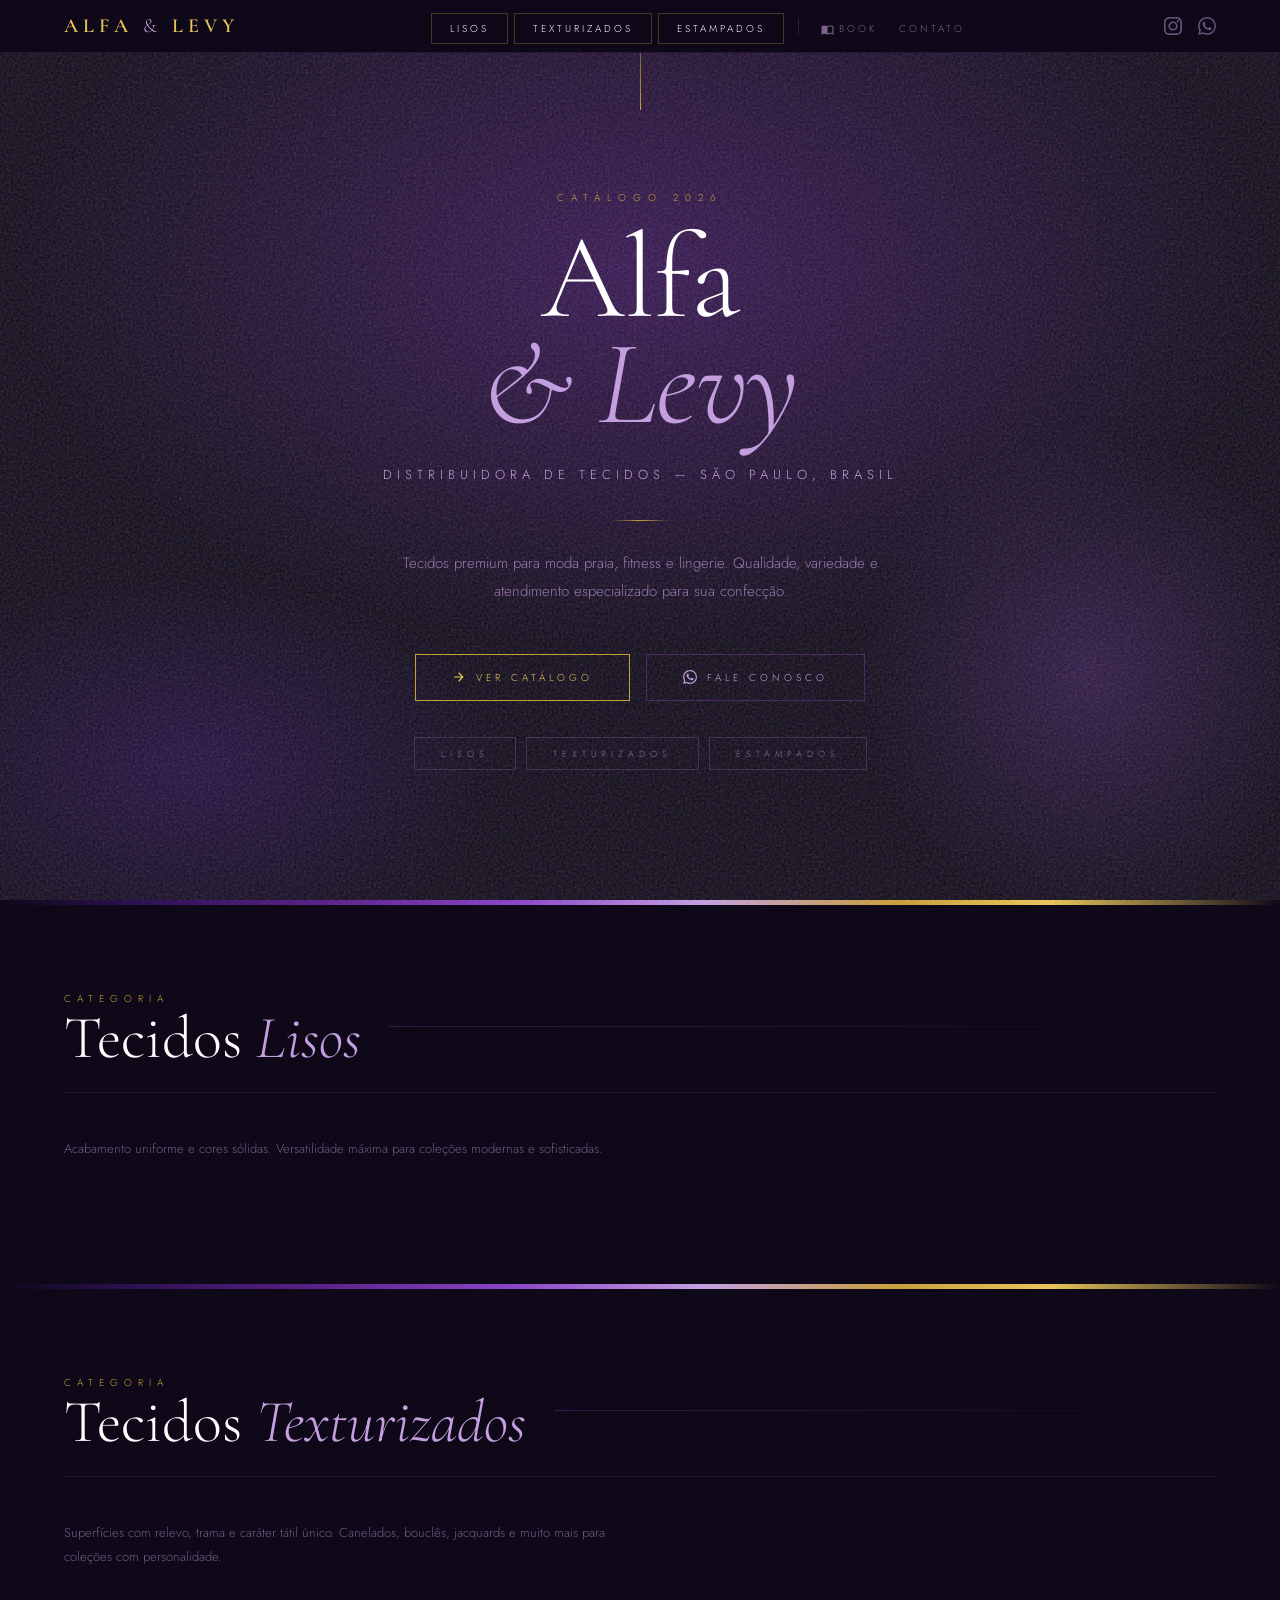
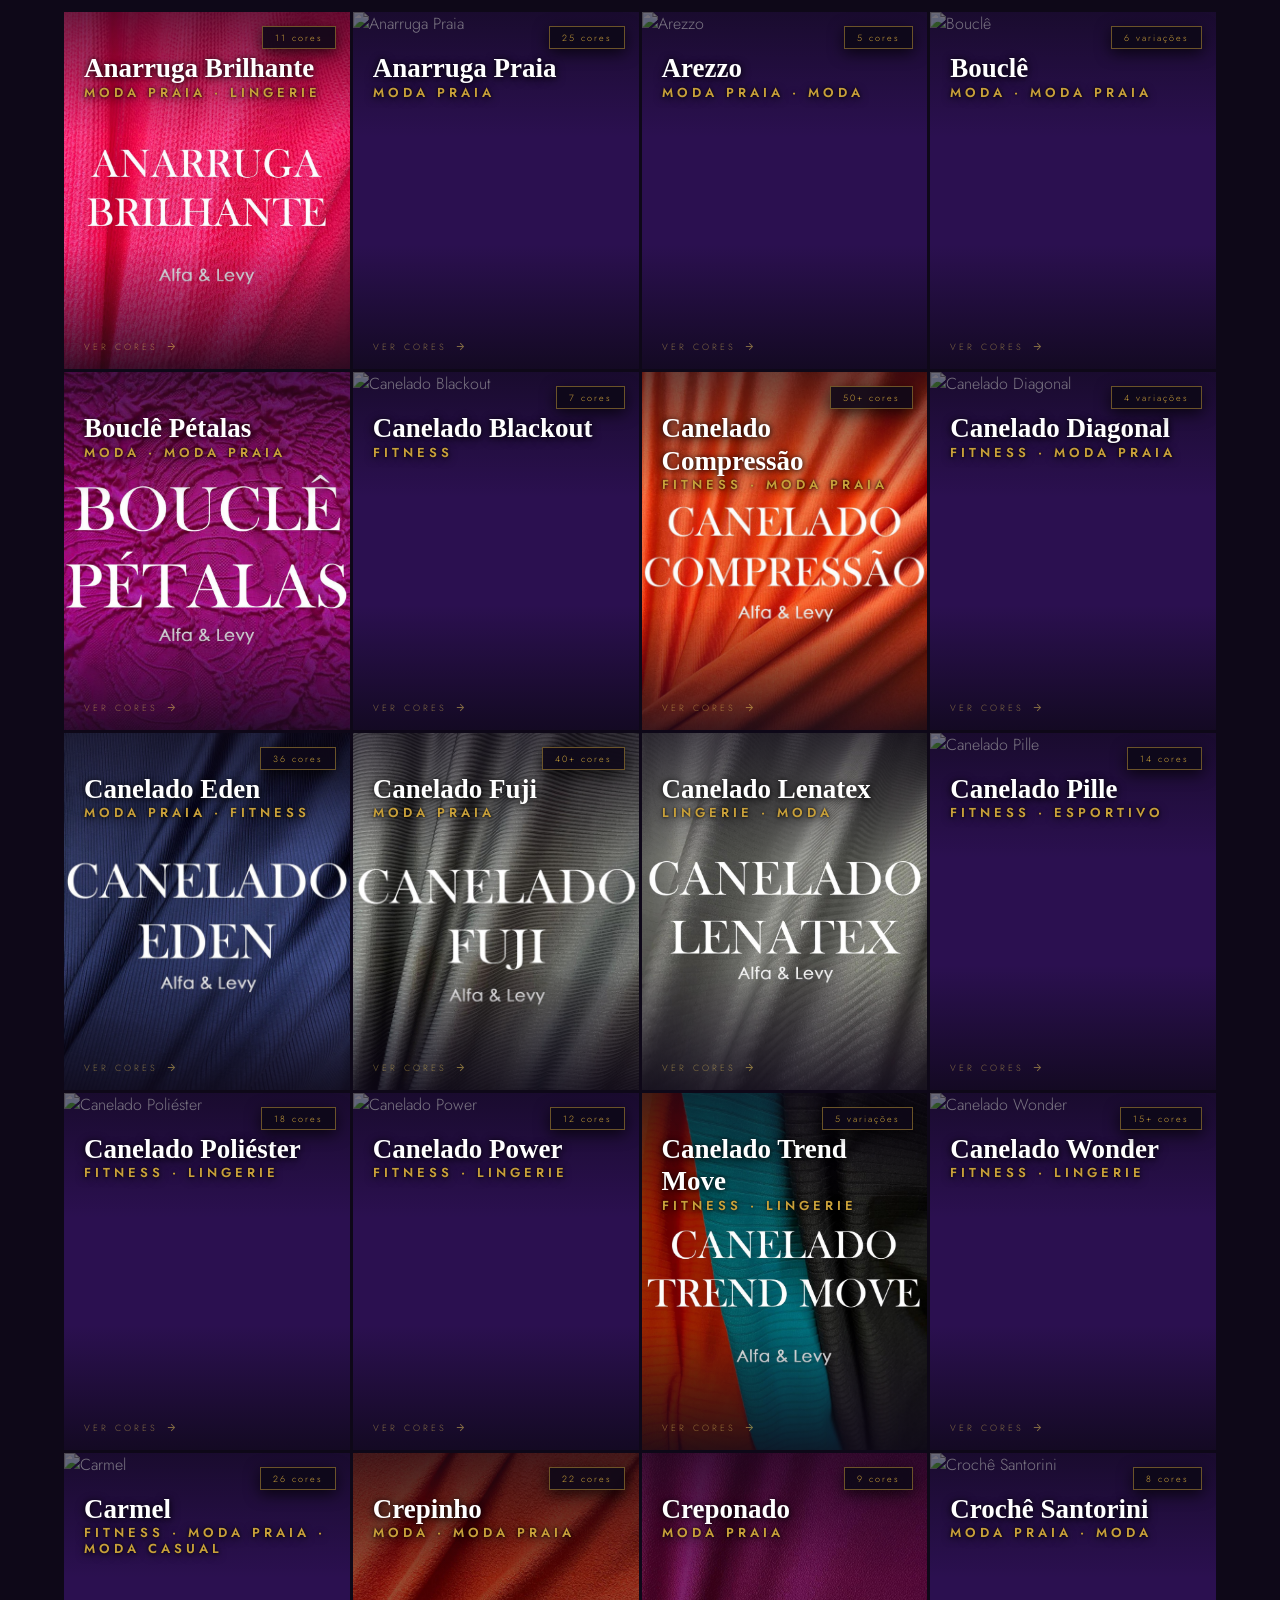
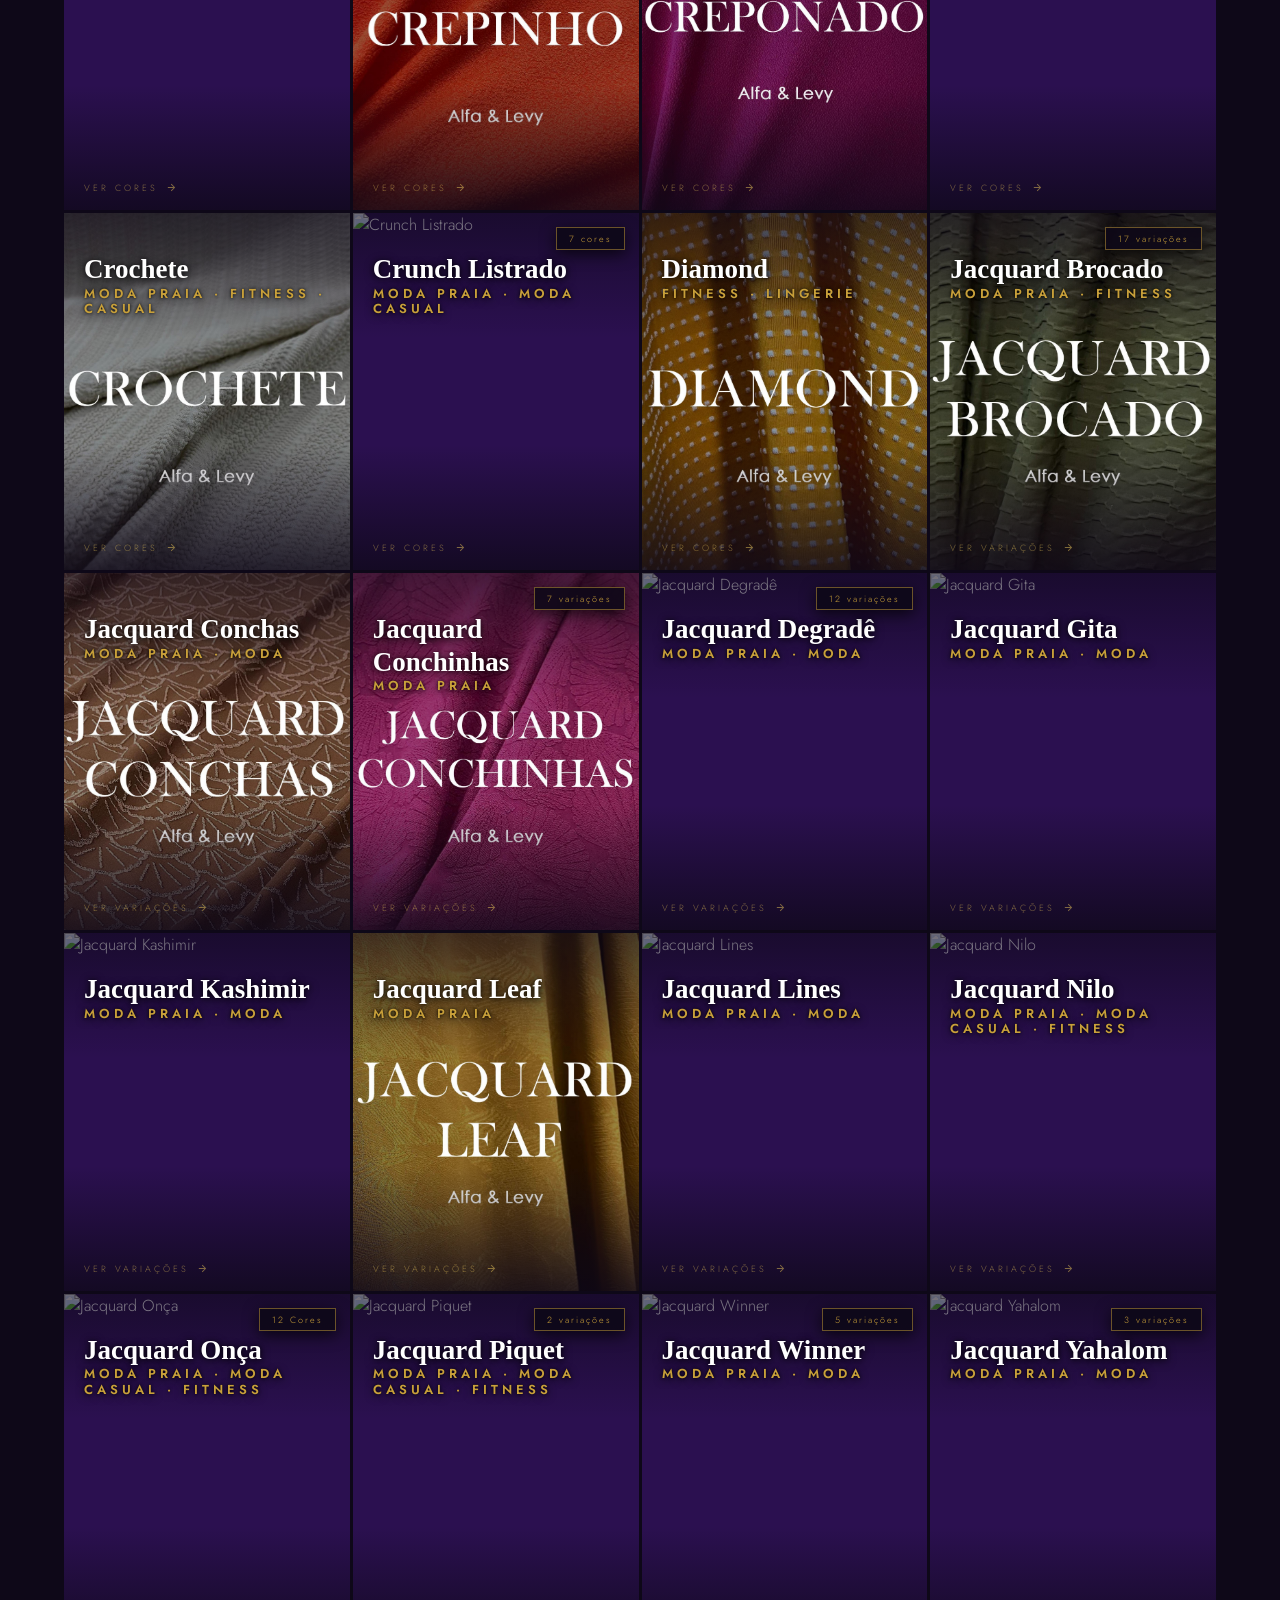
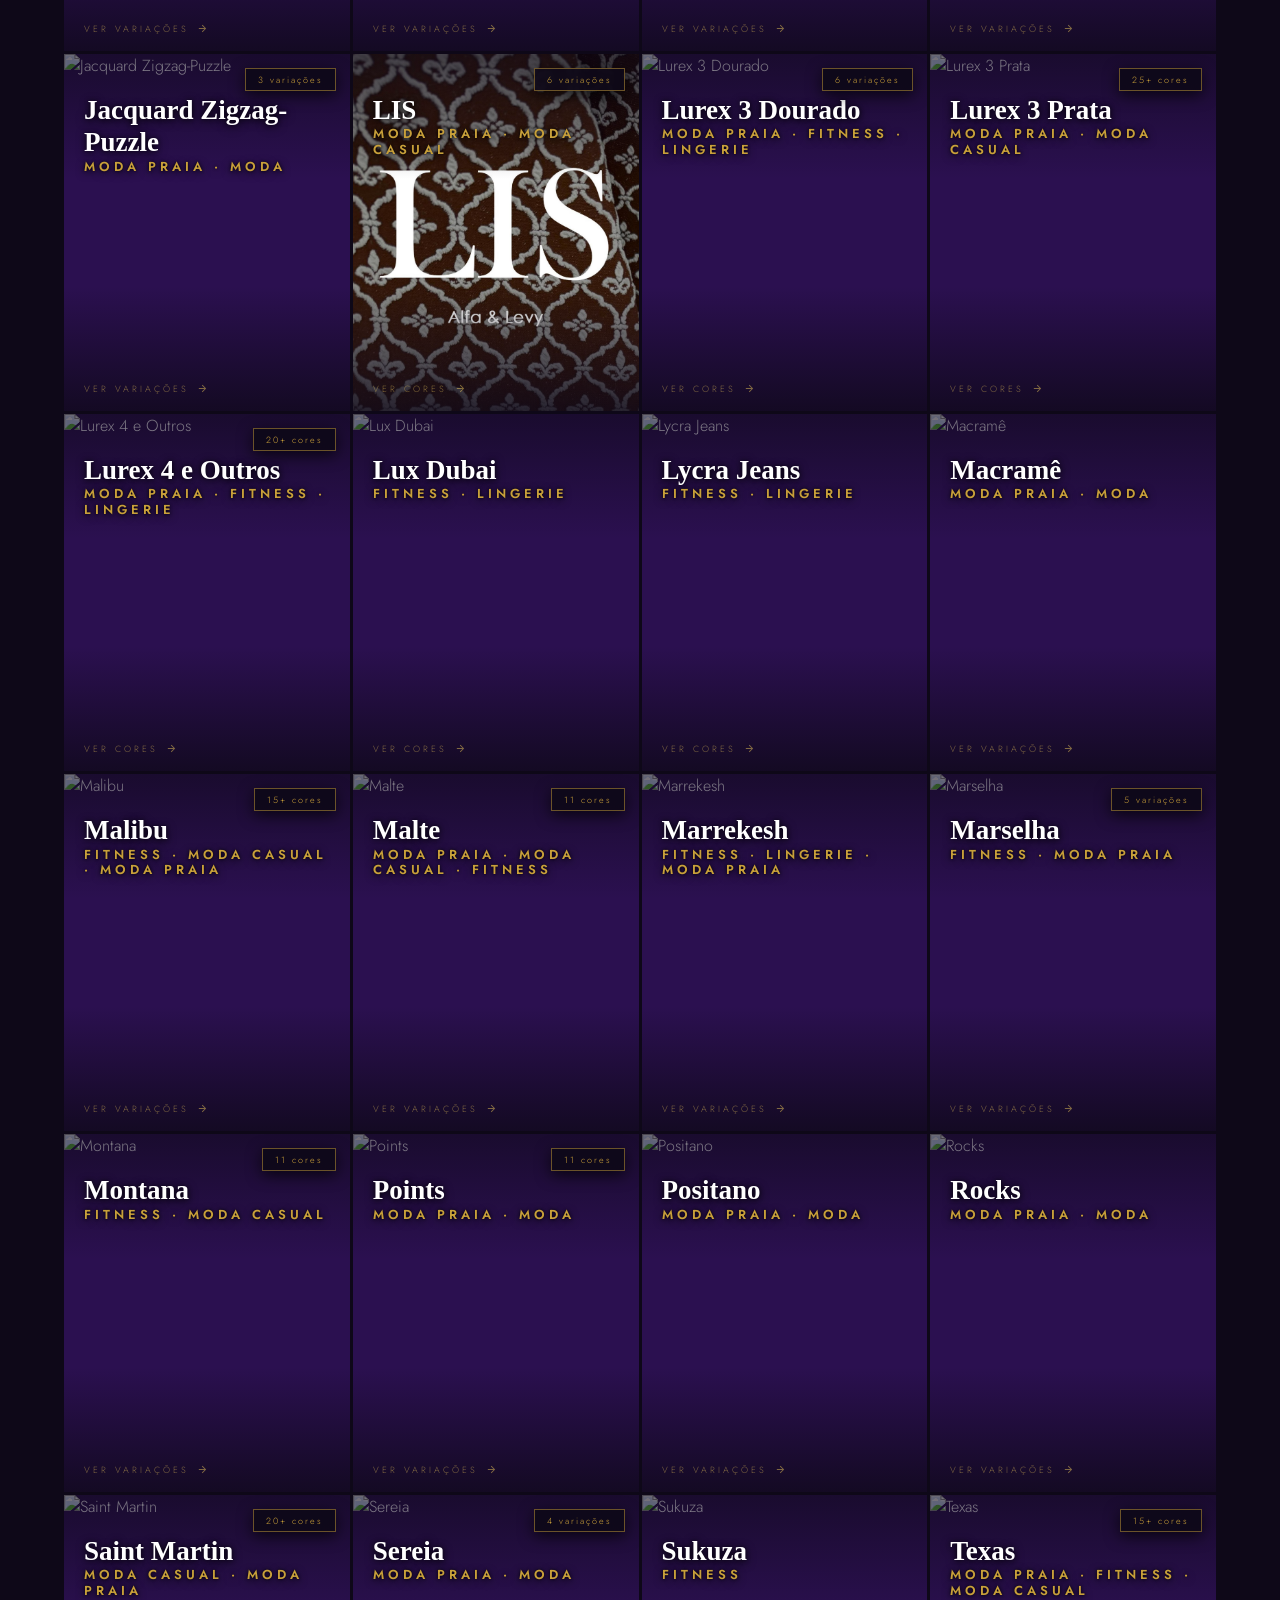
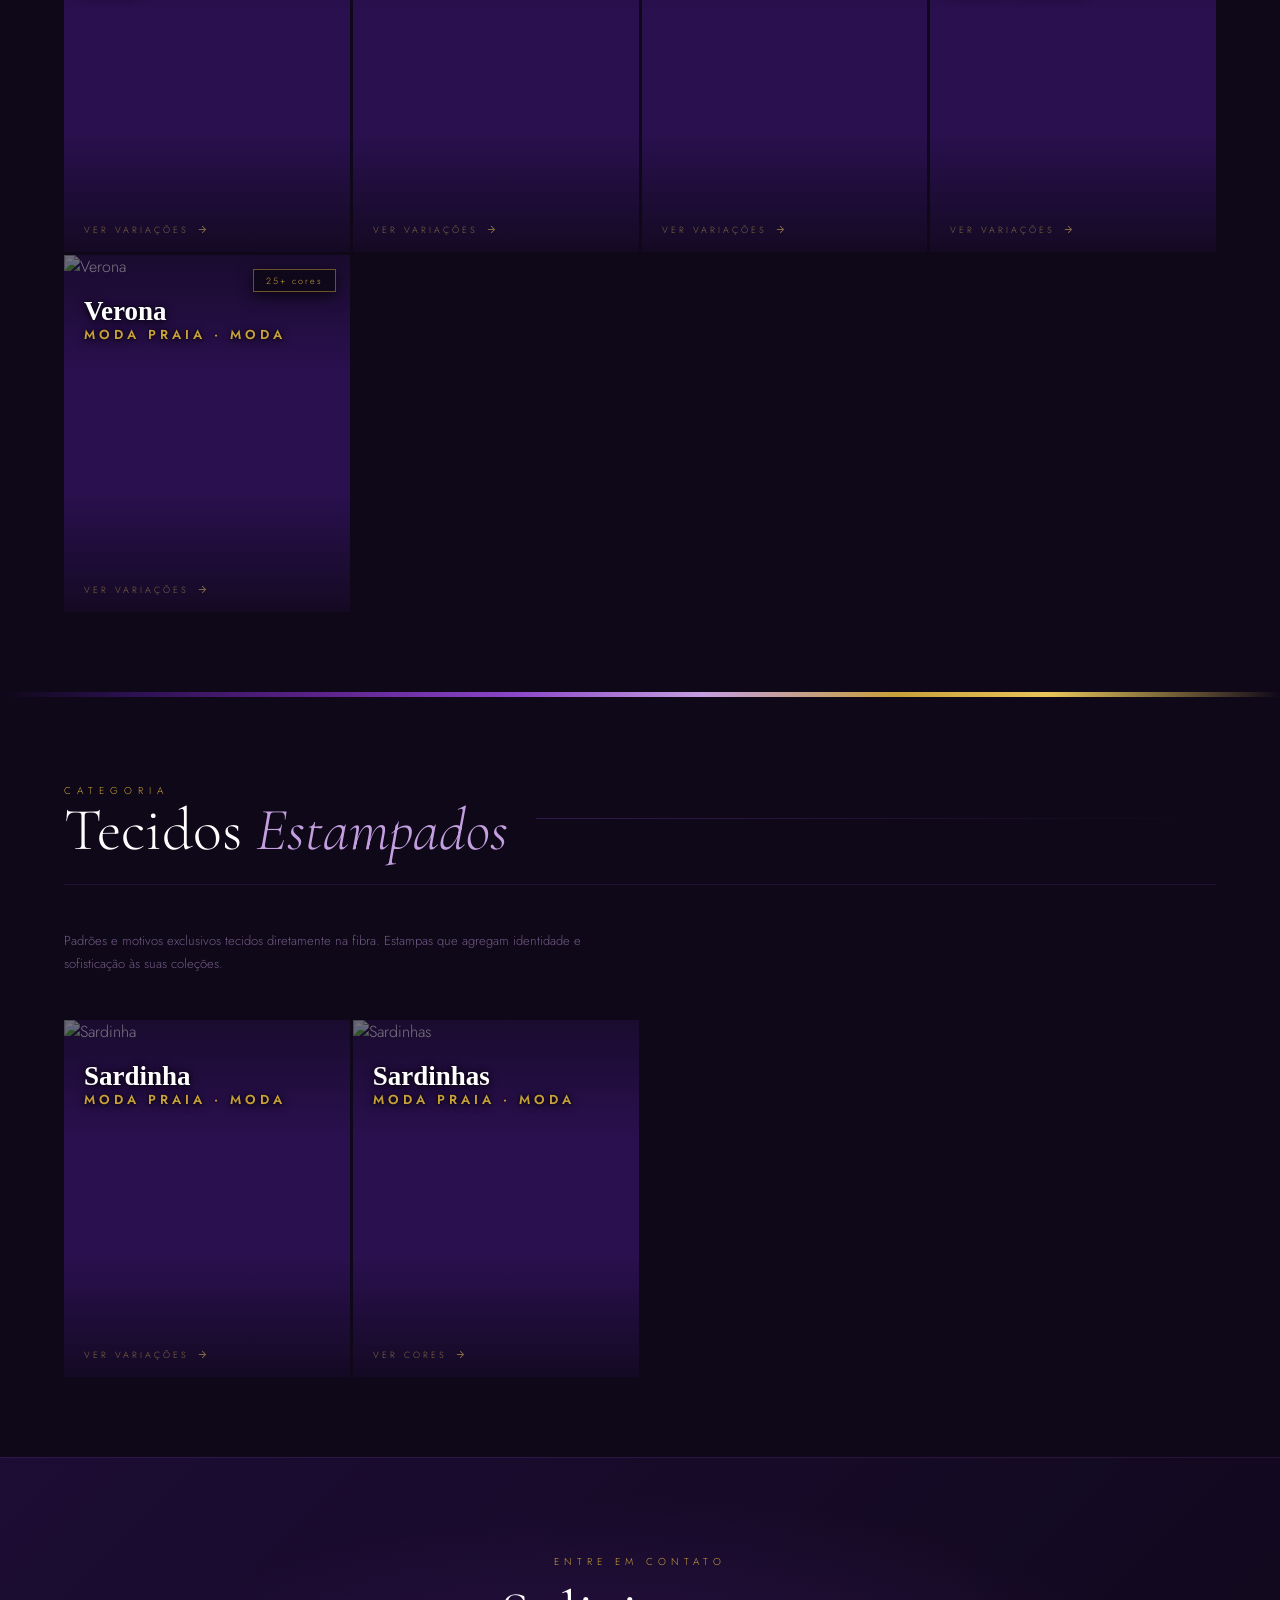
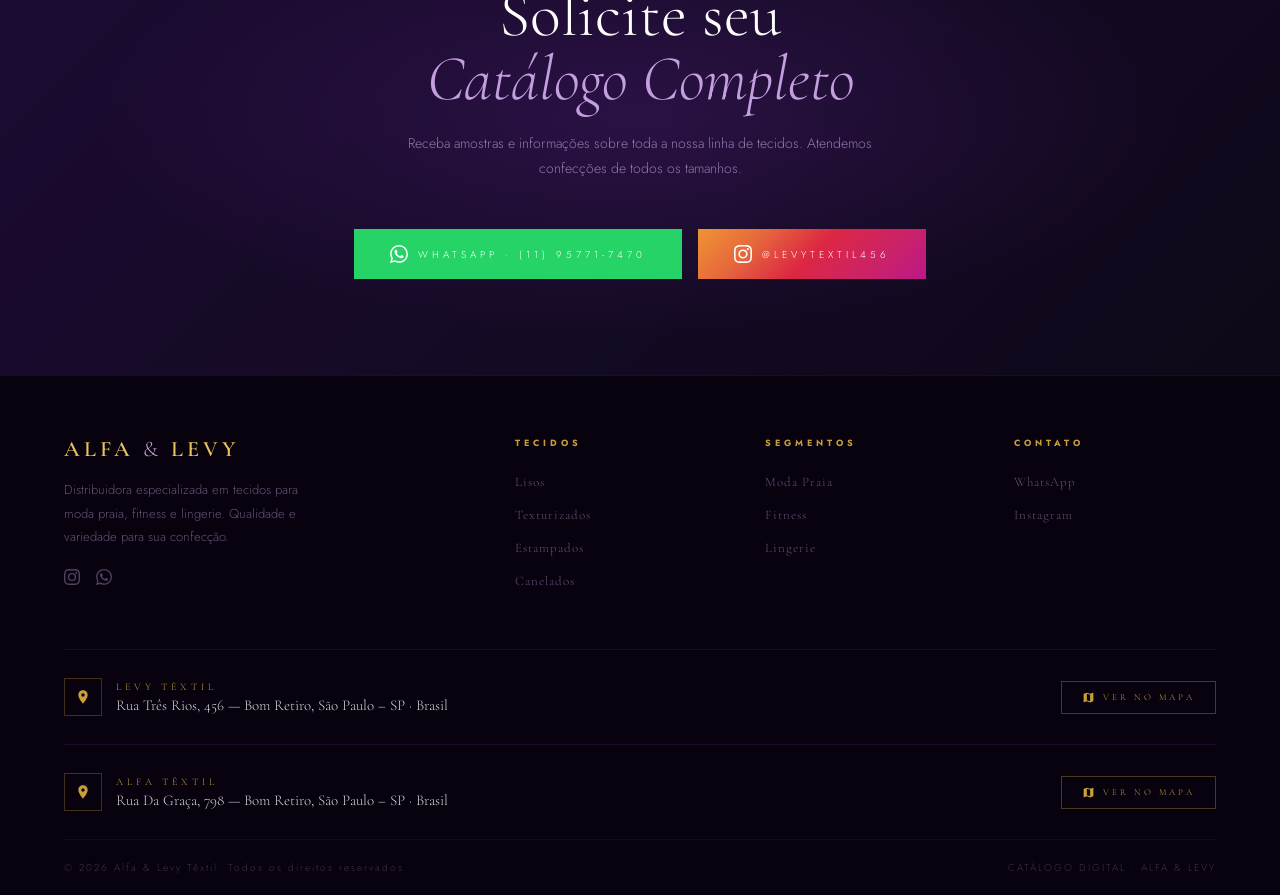
==== commit c1fcb2f6: "descrição da mudança" ====
--- a/index.html
+++ b/index.html
@@ -187,6 +187,18 @@
       </div>
     </div>
 
+    <div class="fabric-card" onclick="openFabric('CANELADO_DIAGONAL')">
+      <img src="images/TEXTURIZADOS/CANELADO_DIAGONAL/page-01.jpg" alt="Canelado Diagonal" loading="lazy">
+      <div class="fabric-overlay"></div>
+      <span class="fabric-pages-badge">4 variações</span>
+      <div class="fabric-info">
+        <span class="fabric-name">Canelado Diagonal</span>
+        <span class="fabric-tag">Fitness · Moda Praia</span>
+        <p class="fabric-desc">Produzida em poliamida brilhante com elastano, a malha Canelado de Compressão® se destaca pelo seu mini canelado com toque extremamente sedoso, entregando um visual elegante e sofisticado. Com gramatura média, oferece boa compressão e excelente cobertura, garantindo segurança e conforto mesmo durante a prática de atividades físicas. É a escolha ideal para leggings, tops e também para peças da linha praia, unindo performance, estilo e versatilidade em uma única base. FPU 50+ vitalício devido ao fio de poliamida ser enriquecido com dióxido de titânio em sua massa.</p>
+        <span class="fabric-cta">Ver cores <svg style="width:11px;height:11px;fill:currentColor"><use href="#ico-arrow"/></svg></span>
+      </div>
+    </div>
+
     <div class="fabric-card" onclick="openFabric('CANELADO_EDEN')">
       <img src="images/TEXTURIZADOS/CANELADO_EDEN/page-01.jpg" alt="Canelado Eden" loading="lazy">
       <div class="fabric-overlay"></div>
@@ -474,12 +486,62 @@
       </div>
     </div>
 
+     <div class="fabric-card" onclick="openFabric('JACQUARD_ONCA')">
+      <img src="images/TEXTURIZADOS/JACQUARD_ONCA/page-01.jpg" alt="Jacquard Onça" loading="lazy">
+      <div class="fabric-overlay"></div>
+        <span class="fabric-pages-badge">12 Cores</span>
+      <div class="fabric-info">
+        <span class="fabric-name">Jacquard Onça</span>
+        <span class="fabric-tag">Moda Praia · Moda Casual · Fitness</span>
+        <p class="fabric-desc">Com estrutura dupla e alta gramatura, a malha JACQUARD NILO possui textura inspirada nos produtos artesanais, com aparência listrada e efeito de crochê rendado produzido à mão.
+          Em poliamida opaca com elastano, confere ao usuário conforto, muita maciez e excelente cobertura. Ideal para peças da moda praia, é perfeito para peças com áreas maiores, como maiôs. Pode ser utilizado no segmento Fitness e em peças de moda casual.</p>
+        <span class="fabric-cta">Ver variações <svg style="width:11px;height:11px;fill:currentColor"><use href="#ico-arrow"/></svg></span>
+      </div>
+    </div>
+
+<div class="fabric-card" onclick="openFabric('JACQUARD_PIQUET')">
+      <img src="images/TEXTURIZADOS/JACQUARD_PIQUET/page-01.jpg" alt="Jacquard Piquet" loading="lazy">
+      <div class="fabric-overlay"></div>
+        <span class="fabric-pages-badge">2 variações</span>
+      <div class="fabric-info">
+        <span class="fabric-name">Jacquard Piquet</span>
+        <span class="fabric-tag">Moda Praia · Moda Casual · Fitness</span>
+        <p class="fabric-desc">Com estrutura dupla e alta gramatura, a malha JACQUARD NILO possui textura inspirada nos produtos artesanais, com aparência listrada e efeito de crochê rendado produzido à mão.
+          Em poliamida opaca com elastano, confere ao usuário conforto, muita maciez e excelente cobertura. Ideal para peças da moda praia, é perfeito para peças com áreas maiores, como maiôs. Pode ser utilizado no segmento Fitness e em peças de moda casual.</p>
+        <span class="fabric-cta">Ver variações <svg style="width:11px;height:11px;fill:currentColor"><use href="#ico-arrow"/></svg></span>
+      </div>
+    </div>
+
   <div class="fabric-card" onclick="openFabric('JACQUARD_WINNER')">
       <img src="images/TEXTURIZADOS/JACQUARD_WINNER/page-01.jpg" alt="Jacquard Winner" loading="lazy">
       <div class="fabric-overlay"></div>
         <span class="fabric-pages-badge">5 variações</span>
       <div class="fabric-info">
         <span class="fabric-name">Jacquard Winner</span>
+        <span class="fabric-tag">Moda Praia · Moda</span>
+        <p class="fabric-desc">Padrão jacquard com padrão exclusivo inspirado em motivos esportivos. Ideal para coleções fitness com estilo.</p>
+        <span class="fabric-cta">Ver variações <svg style="width:11px;height:11px;fill:currentColor"><use href="#ico-arrow"/></svg></span>
+      </div>
+    </div>
+
+     <div class="fabric-card" onclick="openFabric('JACQUARD_YAHALOM')">
+      <img src="images/TEXTURIZADOS/JACQUARD_YAHALOM/page-01.jpg" alt="Jacquard Yahalom" loading="lazy">
+      <div class="fabric-overlay"></div>
+        <span class="fabric-pages-badge">3 variações</span>
+      <div class="fabric-info">
+        <span class="fabric-name">Jacquard Yahalom</span>
+        <span class="fabric-tag">Moda Praia · Moda</span>
+        <p class="fabric-desc">Padrão jacquard com padrão exclusivo inspirado em motivos esportivos. Ideal para coleções fitness com estilo.</p>
+        <span class="fabric-cta">Ver variações <svg style="width:11px;height:11px;fill:currentColor"><use href="#ico-arrow"/></svg></span>
+      </div>
+    </div>
+
+    <div class="fabric-card" onclick="openFabric('JACQUARD_ZIGZAG_PUZZLE')">
+      <img src="images/TEXTURIZADOS/JACQUARD_ZIGZAG_PUZZLE/page-01.jpg" alt="Jacquard Zigzag-Puzzle" loading="lazy">
+      <div class="fabric-overlay"></div>
+        <span class="fabric-pages-badge">3 variações</span>
+      <div class="fabric-info">
+        <span class="fabric-name">Jacquard Zigzag-Puzzle</span>
         <span class="fabric-tag">Moda Praia · Moda</span>
         <p class="fabric-desc">Padrão jacquard com padrão exclusivo inspirado em motivos esportivos. Ideal para coleções fitness com estilo.</p>
         <span class="fabric-cta">Ver variações <svg style="width:11px;height:11px;fill:currentColor"><use href="#ico-arrow"/></svg></span>
@@ -924,6 +986,7 @@
   BOUCLE_PETALAS:      { name:'Bouclê Pétalas',      category:'TEXTURIZADOS',    tag:'Moda · Moda Praia',               desc:'Variação exclusiva do bouclê com relevo em formato de pétalas. Exclusividade e charme para sua coleção.', pages:3,  colorsTitle:'Variações' },
   CANELADO_BLACKOUT:   { name:'Canelado Blackout',   category:'TEXTURIZADOS',    tag:'Moda Praia · Moda',               desc:'Textura canelada com efeito blackout. Ideal para peças de moda praia e casual com estilo e personalidade.', pages:8, colorsTitle:'Cores Disponíveis' },
   CANELADO_DE_COMPRESSAO:{ name:'Canelado Compressão', category:'TEXTURIZADOS',  tag:'Fitness · Moda Praia',            desc:'Produzida em poliamida brilhante com elastano, a malha Canelado de Compressão® se destaca pelo seu mini canelado com toque extremamente sedoso, entregando um visual elegante e sofisticado. Com gramatura média, oferece boa compressão e excelente cobertura, garantindo segurança e conforto mesmo durante a prática de atividades físicas. É a escolha ideal para leggings, tops e também para peças da linha praia, unindo performance, estilo e versatilidade em uma única base. FPU 50+ vitalício devido ao fio de poliamida ser enriquecido com dióxido de titânio em sua massa.', pages:50, colorsTitle:'Cores Disponíveis', rendimento:'2,76m/kg', gramatura:'290g | 1,25m', composicao:'73,88% Poliamida, 26,12% Elastano', attributes:['01.FITNESS.jpg','02.PRAIA2.jpg','14.BRILHANTE.jpg','16.COMPRESSAO.jpg','06.SOLAR.jpg'], bookUrl: 'book.html?fabric=CANELADO_DE_COMPRESSAO' }, /* ex: 'book.html?fabric=CANELADO_DE_COMPRESSAO' — cole o link do book quando criar as fotos */
+  CANELADO_DIAGONAL:   { name:'Canelado Diagonal',     category:'TEXTURIZADOS',    tag:'Moda Praia · Moda',                 desc:'Textura canelada diagonal com toque macio e visual moderno. Ideal para peças de moda praia e casual com estilo e personalidade.', pages:5, colorsTitle:'Variações' },
   CANELADO_EDEN:       { name:'Canelado Eden',       category:'TEXTURIZADOS',    tag:'Moda Praia · Fitness',            desc:'Textura em poliamida brilhante de efeito canelado. Estruturado e confortável, pode ser aplicado desde modelagens básicas de moda praia até peças de média compressão. A boa elasticidade e cobertura permitem sua aplicação  também no segmento de fitness. O efeito brilhante intensifica a tonalidade das cores, dos mais claros aos mais escuros.', pages:37, colorsTitle:'Cores Disponíveis', rendimento:'2,78m/kg', gramatura:'240g/m²', composicao:'87% Poliamida, 13% Elastano', attributes:['01.FITNESS.jpg','02.PRAIA2.jpg','14.BRILHANTE.jpg','13.ELASTICIDADE1.jpg','15.KETTENSPORT.jpg','06.TOQUE-GELADO.jpg'], bookUrl: 'book.html?fabric=CANELADO_EDEN' }, /* ex: 'book.html?fabric=CANELADO_EDEN' — cole o link do book quando criar as fotos */
   CANELADO_FUJI:       { name:'Canelado Fuji',       category:'TEXTURIZADOS',    tag:'Moda Praia',                      desc:'Em poliamida com elastano, o canelado FUJI possui textura em relevo fio brilhante e fundo opaco, com toque extremamente sedoso e aparência sofisticada. Com gramatura média, possui elasticidade acertada para peças da moda praia. O distanciamento das canaletas é perfeito para ocupar pequenos espaços em pequenas modelagens. FPU 50+ vitalício devido ao fio de poliamida ser enriquecido com dióxido de titânio em sua massa.', pages:40, colorsTitle:'Cores Disponíveis', rendimento:'2,74m/kg', gramatura:'260g | 1,04m', composicao:'91% Poliamida, 9% Elastano', attributes:['02.PRAIA2.jpg','14.BRILHANTE.jpg','13.ELASTICIDADE1.jpg','06.SOLAR.jpg'], bookUrl: 'book.html?fabric=CANELADO_FUJI' }, /* ex: 'book.html?fabric=CANELADO_FUJI' — cole o link do book quando criar as fotos */
   CANELADO_LENATEX:    { name:'Canelado Lenatex',    category:'TEXTURIZADOS',    tag:'Lingerie · Moda',                 desc:'Acabamento delicado com textura canelada fina. Leveza e conforto incomparáveis para lingerie premium.', pages:4,  colorsTitle:'Variações' },
@@ -948,7 +1011,11 @@
   JACQUARD_LEAF:       { name:'Jacquard Leaf',       category:'TEXTURIZADOS',    tag:'Moda Praia',                      desc:'Produto elastizado com motivo de FOLHAGEM em poliamida fio brilhante e opaco, possui toque extremamente sedoso e aparência sofisticada. Chique e clássico, foi idealizado para peças fitness ou moda praia, com elastidade ajustada e arte em tamanho ideal para preencher pequenas áreas. FPU 50+ vitalício devido ao fio de poliamida ser enriquecido com dióxido de titânio em sua massa.', pages:4,  colorsTitle:'Variações', rendimento:'2,13m/KG', gramatura:'290g | 1,62m', composicao:'83,45% Poliamida, 16,55% Elastano', attributes:['02.PRAIA2.jpg','05.TOQUE-MACIO.jpg','13.ELASTICIDADE1.JPG','06.SOLAR.jpg'], bookUrl: 'book.html?fabric=JACQUARD_LEAF' }, /* ex: 'book.html?fabric=JACQUARD_LEAF' — cole o link do book quando criar as fotos */
   JACQUARD_LINES:      { name:'Jacquard Lines',      category:'TEXTURIZADOS',    tag:'Moda Praia · Fitness · Moda Casual',  desc:'Malha jacquard trabalhada com retenções em forma de linhas ondulares com TEXTURA e VOLUME 3D. Em poliamida opaca com elastano, possui compressão ajustada e alto conforto. Sua textura enriquece e embeleza a peça, enaltecendo peças com modelagens básicas. Desenvolvido para uso Fitness, moda praia e pode ser utilizado também na moda casual. FPU 50+ vitalício devido ao fio de poliamida ser enriquecido com dióxido de titânio em sua massa.', pages:2,  colorsTitle:'Variações', rendimento:'2,5m/KG', gramatura:'320g | 1,25m', composicao:'82,11% Poliamida, 17,89% Elastano', attributes:['02.PRAIA2.jpg','01.FITNESS.jpg','04.MODA.jpg','16.COMPRESSAO.jpg','06.SOLAR.jpg'], bookUrl: 'book.html?fabric=JACQUARD_LINES' }, /* ex: 'book.html?fabric=JACQUARD_LINES' — cole o link do book quando criar as fotos */
   JACQUARD_NILO:       { name:'Jacquard Nilo',       category:'TEXTURIZADOS',    tag:'Moda Praia · Moda Casual · Fitness', desc:'Com estrutura dupla e alta gramatura, a malha JACQUARD NILO possui textura inspirada nos produtos artesanais, com aparência listrada e efeito de crochê rendado produzido à mão. Em poliamida opaca com elastano, confere ao usuário conforto, muita maciez e excelente cobertura. Ideal para peças da moda praia, é perfeito para peças com áreas maiores, como maiôs. Pode ser utilizado no segmento Fitness e em peças de moda casual. Possui proteção solar vitalícia devido ao fio de poliamida ser enriquecido com dióxido de titânio em sua massa.', pages:2,  colorsTitle:'Variações', rendimento:'1,92m/KG', gramatura:'400g | 1,30m', composicao:'90% Poliamida, 10% Elastano', attributes:['01.FITNESS.jpg','02.PRAIA2.jpg','04.MODA.jpg','05.TOQUE-MACIO.jpg','06.SOLAR.jpg'], bookUrl: 'book.html?fabric=JACQUARD_NILO' }, /* ex: 'book.html?fabric=JACQUARD_NILO' — cole o link do book quando criar as fotos */
+  JACQUARD_ONCA:       { name:'Jacquard Onça',       category:'TEXTURIZADOS',    tag:'Moda Praia · Moda Casual',        desc:'Trama jacquard com padrão exclusivo inspirado em motivos esportivos. Ideal para coleções fitness com estilo.', pages:13,  colorsTitle:'Cores' },
+  JACQUARD_PIQUET:     { name:'Jacquard Piquet',     category:'TEXTURIZADOS',    tag:'Moda Praia · Moda Casual',        desc:'Trama jacquard com padrão exclusivo inspirado em motivos esportivos. Ideal para coleções fitness com estilo.', pages:3,  colorsTitle:'Variações' },
   JACQUARD_WINNER:     { name:'Jacquard Winner',     category:'TEXTURIZADOS',    tag:'Moda Praia · Moda',               desc:'Trama jacquard com padrão exclusivo inspirado em motivos esportivos. Ideal para coleções fitness com estilo.', pages:6,  colorsTitle:'Variações' },
+  JACQUARD_YAHALOM:    { name:'Jacquard Yahalom',     category:'TEXTURIZADOS',    tag:'Moda Praia · Moda',               desc:'Trama jacquard com padrão exclusivo inspirado em motivos esportivos. Ideal para coleções fitness com estilo.', pages:4,  colorsTitle:'Variações' },
+  JACQUARD_ZIGZAG_PUZZLE: { name:'Jacquard Zigzag-Puzzle', category:'TEXTURIZADOS',  tag:'Moda Praia · Moda Casual',        desc:'Trama jacquard com padrão exclusivo inspirado em motivos esportivos. Ideal para coleções fitness com estilo.', pages:4,  colorsTitle:'Variações' },
   LIS:                 { name:'LIS',                 category:'TEXTURIZADOS',    tag:'Moda Praia · Fitness · Lingerie', desc:'A malha Jacquard Lis traz um design exclusivo inspirado nas artes dos azulejos clássicos e na icônica Flor de Lis, símbolo de nobreza e sofisticação. O relevo bicolor dá um charme único, com um toque artístico e refinado. Feita em poliamida opaca com elastano, oferece conforto extremo e maciez incomparável. Ideal para moda praia e perfeita também para compor looks casuais com um estilo feminino, delicado e super romântico. FPU 50+ vitalício devido ao fio de poliamida ser enriquecido com dióxido de titânio em sua massa.', pages:7,  colorsTitle:'Cores Disponíveis', rendimento:'1,68m/KG', gramatura:'440g | 1,35m', composicao:'89% Poliamida, 11% Elastano', attributes:['02.PRAIA2.jpg','04.MODA.jpg','06.SOLAR.jpg','05.TOQUE-MACIO.jpg'], bookUrl: 'book.html?fabric=LIS' }, /* ex: 'book.html?fabric=LIS' — cole o link do book quando criar as fotos */
   LUREX_3_DOURADO:     { name:'Lurex 3 Dourado',     category:'TEXTURIZADOS',    tag:'Moda Praia · Moda',               desc:'Textura com fios de lurex dourados que conferem brilho e sofisticação. Ideal para peças de destaque e coleções especiais.', pages:6,  colorsTitle:'Variações' },
   LUREX_3_PRATA:       { name:'Lurex 3 Prata',       category:'TEXTURIZADOS',    tag:'Moda Praia · Moda Casual',        desc:'Com brilho exuberante e sofisticado, a malha LUREX PRATA possui construção dupla, onde o fio de lurex está incorporado ao lado externo e não no avesso, garantindo assim um toque sedoso à pele , sem nenhum desconforto. Com lurex e gramatura mediana, possui elasticidade e estrutura acertados para peças da moda praia ou casual. FPU 50+ vitalício devido ao fio de poliamida ser enriquecido com dióxido de titânio em sua massa.', pages:29,  colorsTitle:'Cores', rendimento:'2,70m/kg', gramatura:'265g | 1,4m', composicao:'90% Poliamida, Poliéster 5,17%, 4,8% Elastano', attributes:['02.PRAIA2.jpg','04.MODA.jpg','14.BRILHANTE.jpg','13.ELASTICIDADE1.jpg',], bookUrl: 'book.html?fabric=LUREX_3_PRATA' }, /* ex: 'book.html?fabric=LUREX_3_PRATA' — cole o link do book quando criar as fotos */
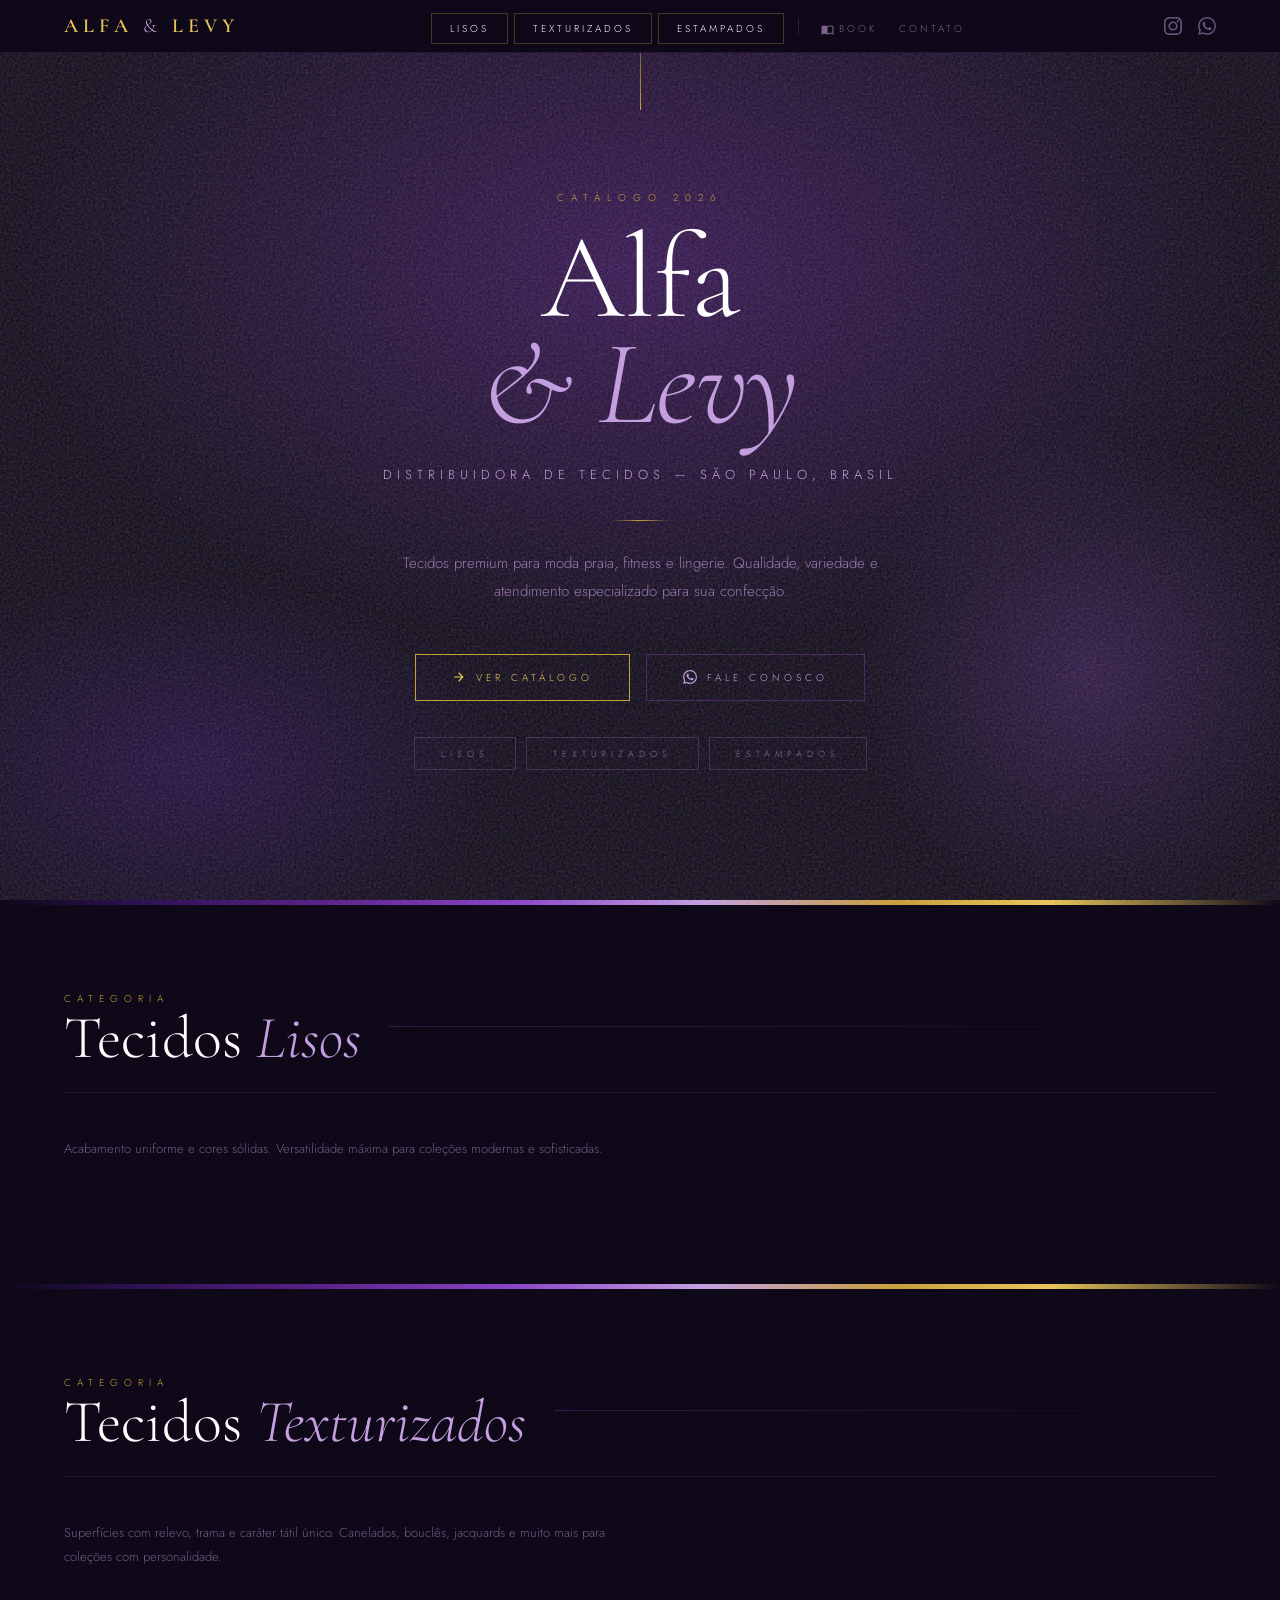
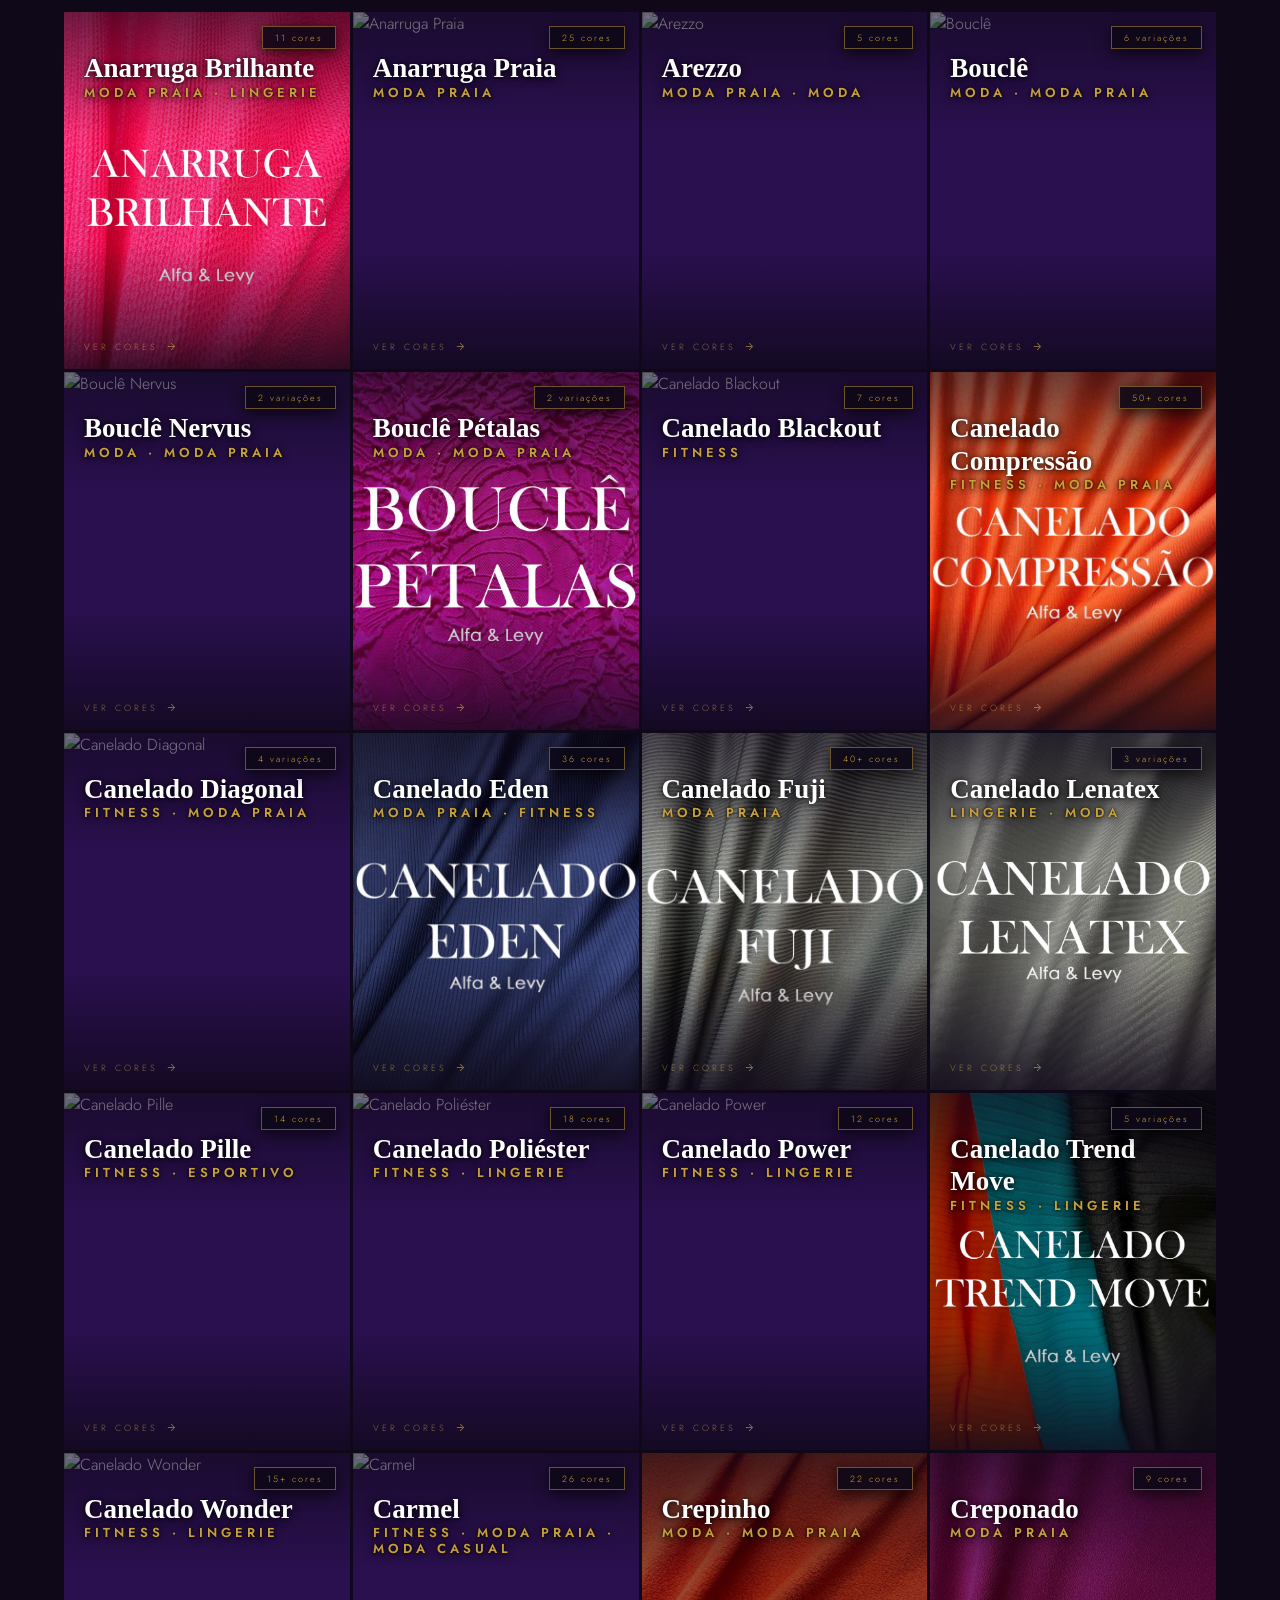
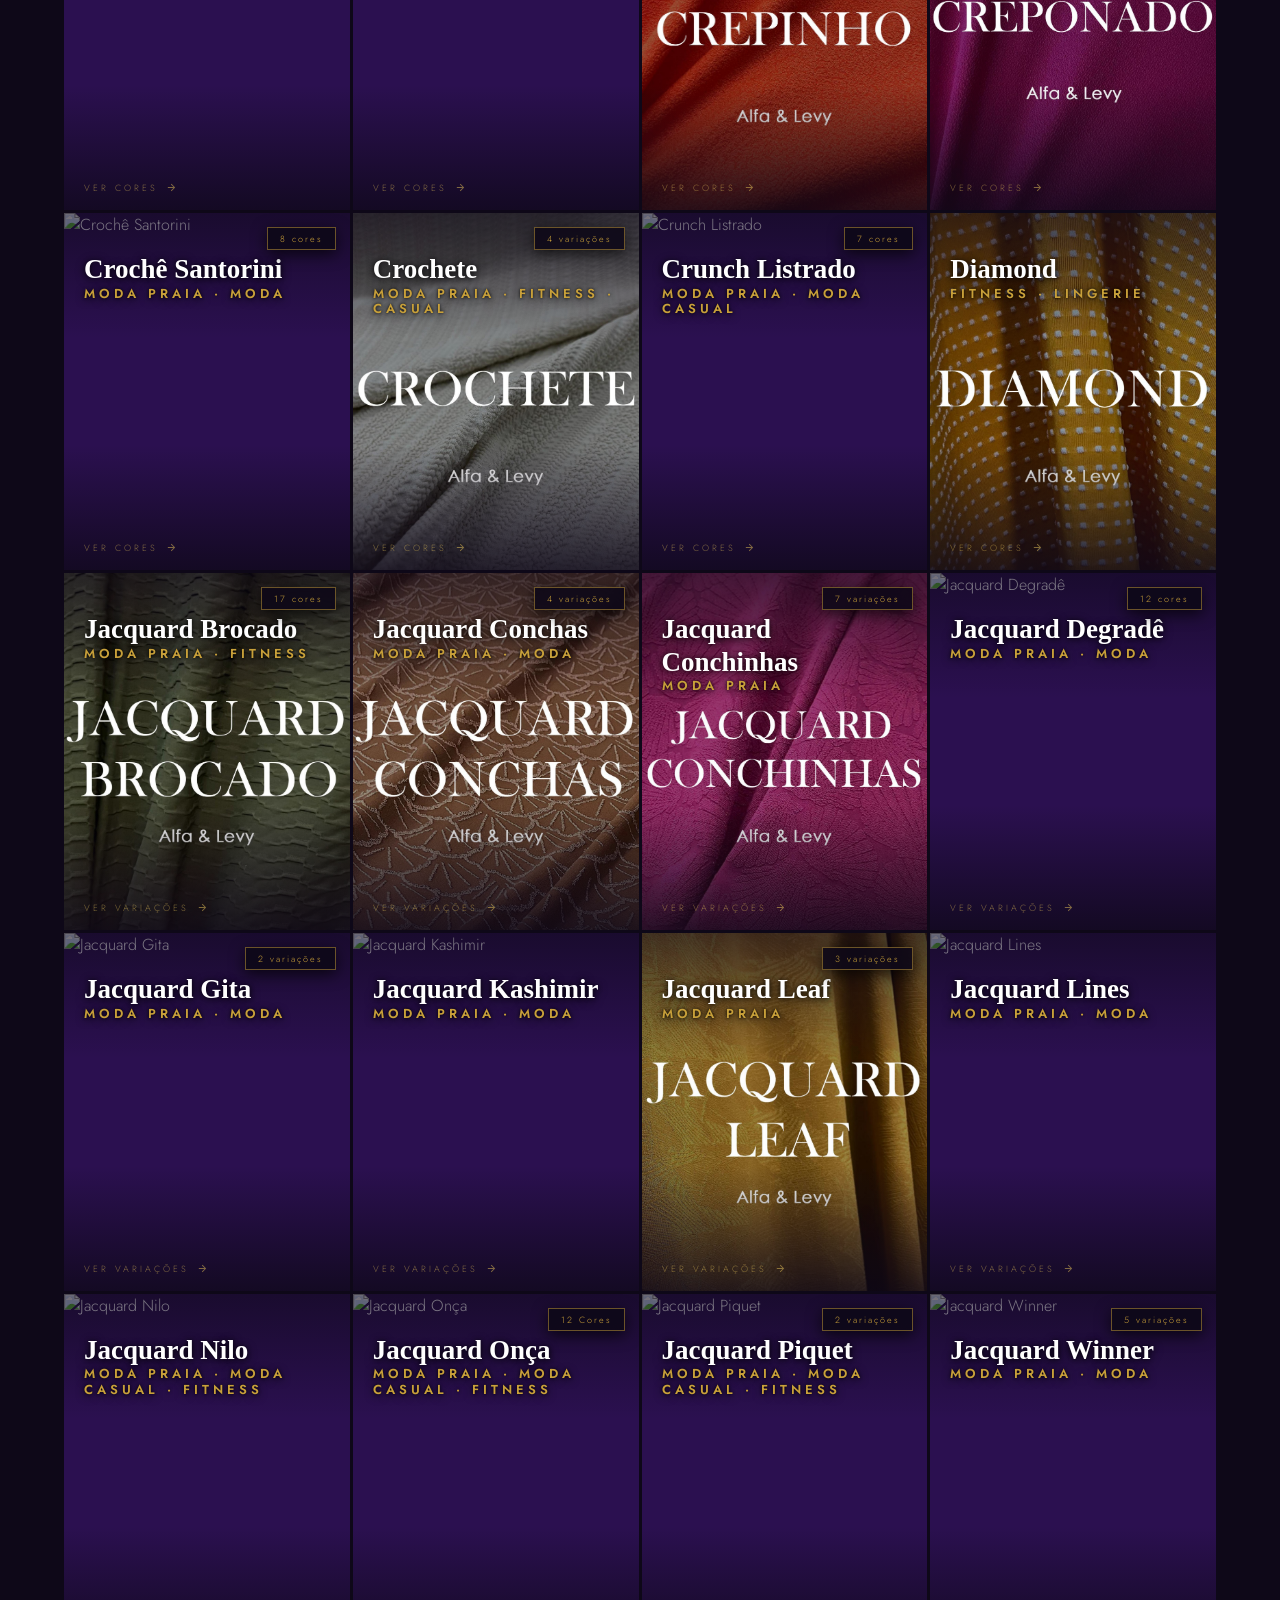
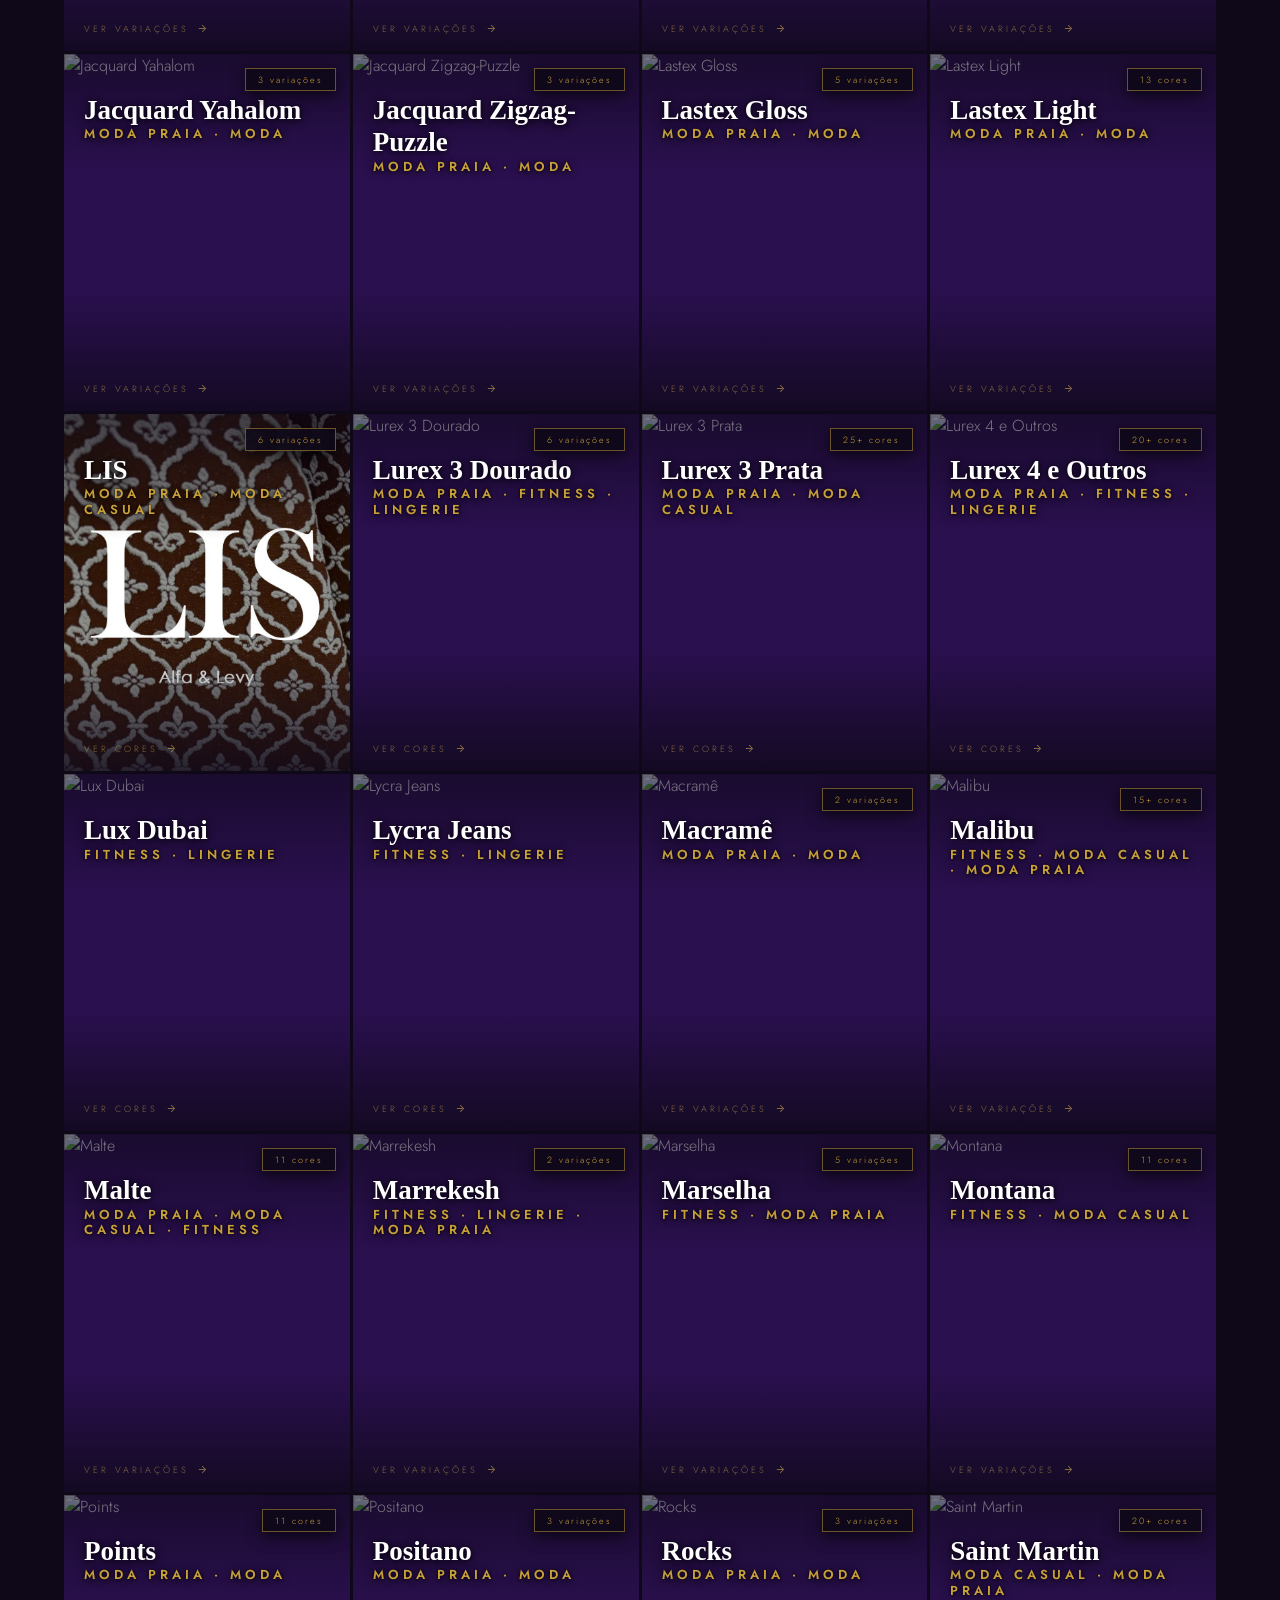
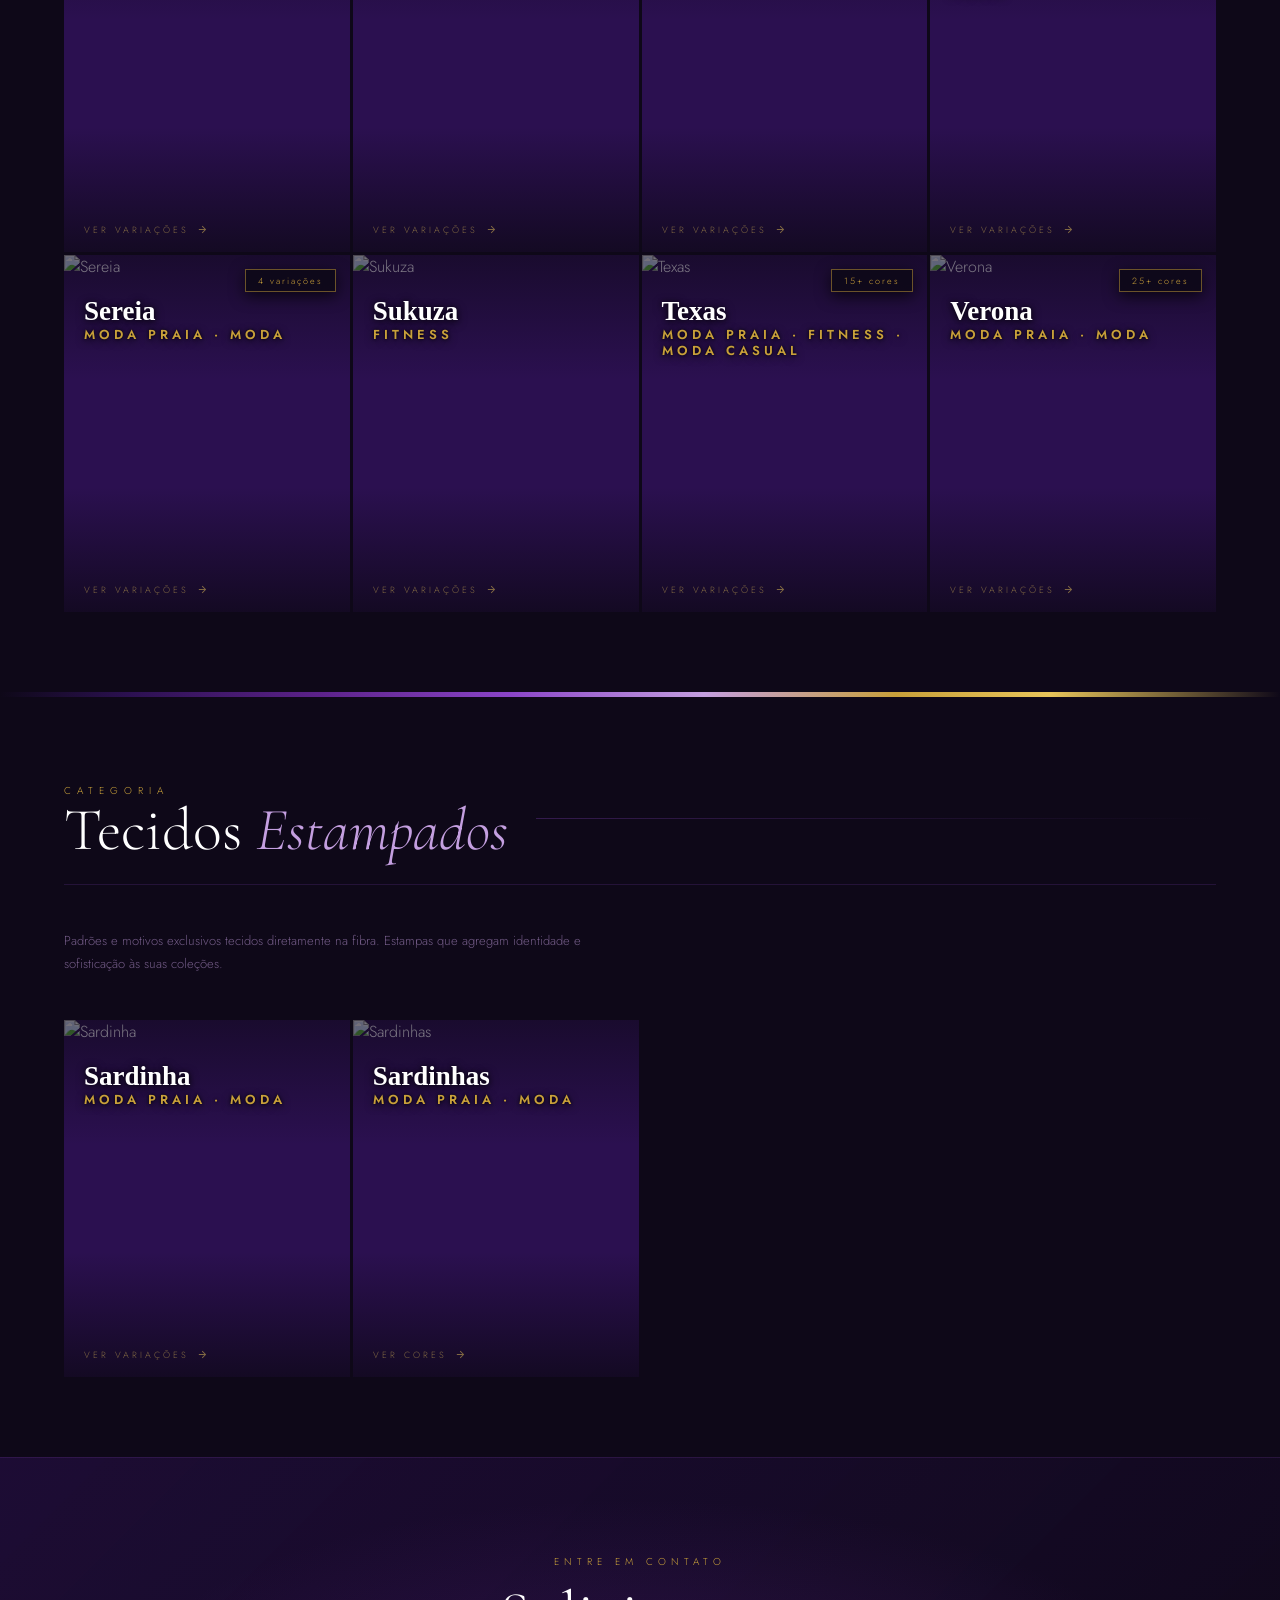
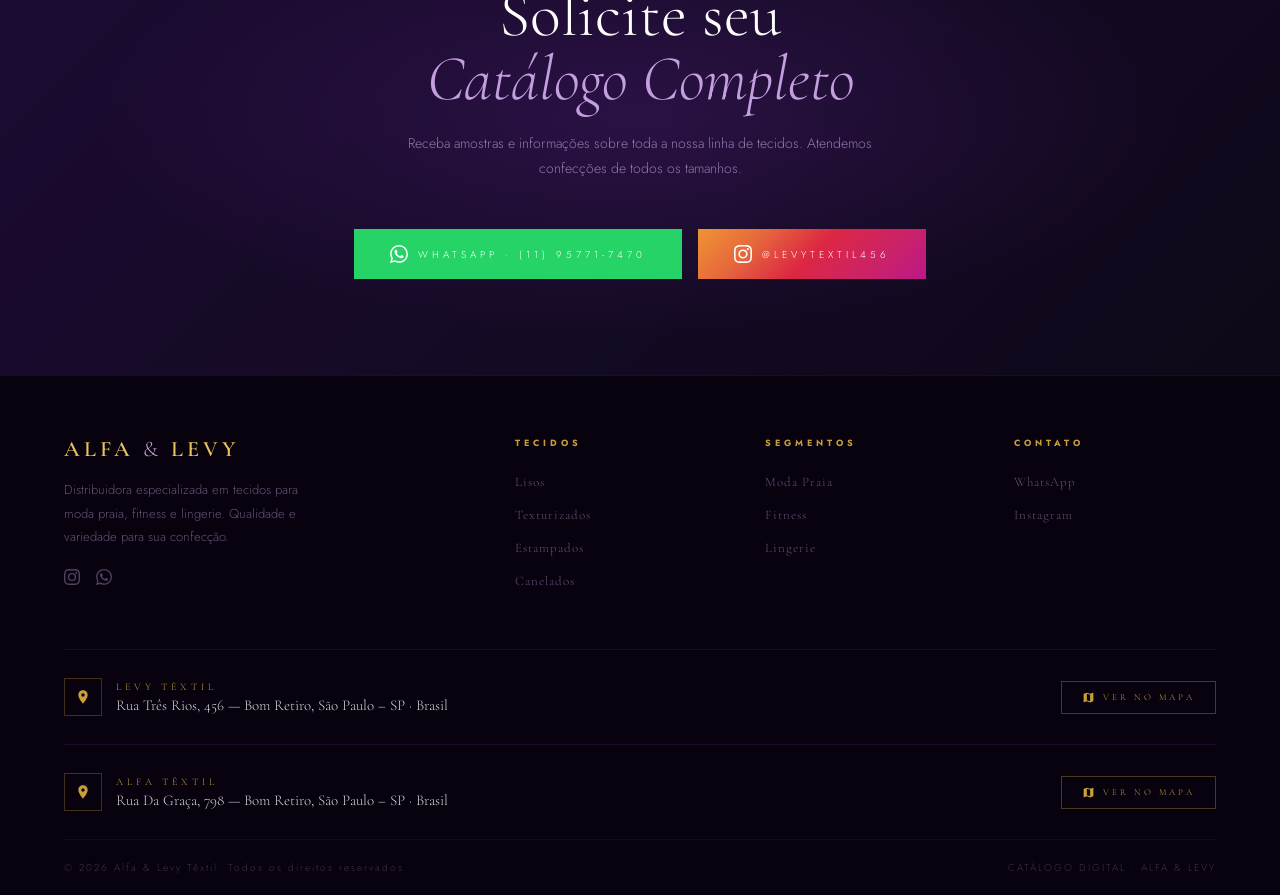
==== commit 28aed40e: "descrição da mudança" ====
--- a/index.html
+++ b/index.html
@@ -152,9 +152,22 @@
       </div>
     </div>
 
+    <div class="fabric-card" onclick="openFabric('BOUCLE_NERVUS')">
+      <img src="images/TEXTURIZADOS/BOUCLE_NERVUS/page-01.jpg" alt="Bouclê Nervus" loading="lazy">
+      <div class="fabric-overlay"></div>
+        <span class="fabric-pages-badge">2 variações</span>
+      <div class="fabric-info">
+        <span class="fabric-name">Bouclê Nervus</span>
+        <span class="fabric-tag">Moda · Moda Praia</span>
+        <p class="fabric-desc">Textura bouclê clássica com laçinhos característicos. Tecido nobre para peças com personalidade e sofisticação.</p>
+        <span class="fabric-cta">Ver cores <svg style="width:11px;height:11px;fill:currentColor"><use href="#ico-arrow"/></svg></span>
+      </div>
+    </div>
+
      <div class="fabric-card" onclick="openFabric('BOUCLE_PETALAS')">
       <img src="images/TEXTURIZADOS/BOUCLE_PETALAS/page-01.jpg" alt="Bouclê Pétalas" loading="lazy">
       <div class="fabric-overlay"></div>
+        <span class="fabric-pages-badge">2 variações</span>
       <div class="fabric-info">
         <span class="fabric-name">Bouclê Pétalas</span>
         <span class="fabric-tag">Moda · Moda Praia</span>
@@ -226,6 +239,7 @@
      <div class="fabric-card" onclick="openFabric('CANELADO_LENATEX')">
       <img src="images/TEXTURIZADOS/CANELADO_LENATEX/page-01.jpg" alt="Canelado Lenatex" loading="lazy">
       <div class="fabric-overlay"></div>
+      <span class="fabric-pages-badge">3 variações</span>
       <div class="fabric-info">
         <span class="fabric-name">Canelado Lenatex</span>
         <span class="fabric-tag">Lingerie · Moda</span>
@@ -345,6 +359,7 @@
     <div class="fabric-card" onclick="openFabric('CROCHETE')">
       <img src="images/TEXTURIZADOS/CROCHETE/page-01.jpg" alt="Crochete" loading="lazy">
       <div class="fabric-overlay"></div>
+      <span class="fabric-pages-badge">4 variações</span>
       <div class="fabric-info">
         <span class="fabric-name">Crochete</span>
         <span class="fabric-tag">Moda Praia · Fitness · Casual</span>
@@ -380,7 +395,7 @@
     <div class="fabric-card" onclick="openFabric('JACQUARD_BROCADO')">
       <img src="images/TEXTURIZADOS/JACQUARD_BROCADO/page-01.jpg" alt="Jacquard Brocado" loading="lazy">
       <div class="fabric-overlay"></div>
-      <span class="fabric-pages-badge">17 variações</span>
+      <span class="fabric-pages-badge">17 cores</span>
       <div class="fabric-info">
         <span class="fabric-name">Jacquard Brocado</span>
         <span class="fabric-tag">Moda Praia · Fitness</span>
@@ -394,6 +409,7 @@
     <div class="fabric-card" onclick="openFabric('JACQUARD_CONCHAS')">
       <img src="images/TEXTURIZADOS/JACQUARD_CONCHAS/page-01.jpg" alt="Jacquard Conchas" loading="lazy">
       <div class="fabric-overlay"></div>
+      <span class="fabric-pages-badge">4 variações</span>
       <div class="fabric-info">
         <span class="fabric-name">Jacquard Conchas</span>
         <span class="fabric-tag">Moda Praia · Moda</span>
@@ -419,7 +435,7 @@
     <div class="fabric-card" onclick="openFabric('JACQUARD_DEGRADE')">
       <img src="images/TEXTURIZADOS/JACQUARD_DEGRADE/page-01.jpg" alt="Jacquard Degradê" loading="lazy">
       <div class="fabric-overlay"></div>
-      <span class="fabric-pages-badge">12 variações</span>
+      <span class="fabric-pages-badge">12 cores</span>
       <div class="fabric-info">
         <span class="fabric-name">Jacquard Degradê</span>
         <span class="fabric-tag">Moda Praia · Moda</span>
@@ -431,6 +447,7 @@
     <div class="fabric-card" onclick="openFabric('JACQUARD_GITA')">
       <img src="images/TEXTURIZADOS/JACQUARD_GITA/page-01.jpg" alt="Jacquard Gita" loading="lazy">
       <div class="fabric-overlay"></div>
+        <span class="fabric-pages-badge">2 variações</span>
       <div class="fabric-info">
         <span class="fabric-name">Jacquard Gita</span>
         <span class="fabric-tag">Moda Praia · Moda</span>
@@ -453,6 +470,7 @@
     <div class="fabric-card" onclick="openFabric('JACQUARD_LEAF')">
       <img src="images/TEXTURIZADOS/JACQUARD_LEAF/page-01.jpg" alt="Jacquard Leaf" loading="lazy">
       <div class="fabric-overlay"></div>
+      <span class="fabric-pages-badge">3 variações</span>
       <div class="fabric-info">
         <span class="fabric-name">Jacquard Leaf</span>
         <span class="fabric-tag">Moda Praia</span>
@@ -542,6 +560,30 @@
         <span class="fabric-pages-badge">3 variações</span>
       <div class="fabric-info">
         <span class="fabric-name">Jacquard Zigzag-Puzzle</span>
+        <span class="fabric-tag">Moda Praia · Moda</span>
+        <p class="fabric-desc">Padrão jacquard com padrão exclusivo inspirado em motivos esportivos. Ideal para coleções fitness com estilo.</p>
+        <span class="fabric-cta">Ver variações <svg style="width:11px;height:11px;fill:currentColor"><use href="#ico-arrow"/></svg></span>
+      </div>
+    </div>
+
+    <div class="fabric-card" onclick="openFabric('LASTEX_GLOSS')">
+      <img src="images/TEXTURIZADOS/LASTEX_GLOSS/page-01.jpg" alt="Lastex Gloss" loading="lazy">
+      <div class="fabric-overlay"></div>
+        <span class="fabric-pages-badge">5 variações</span>
+      <div class="fabric-info">
+        <span class="fabric-name">Lastex Gloss</span>
+        <span class="fabric-tag">Moda Praia · Moda</span>
+        <p class="fabric-desc">Padrão jacquard com padrão exclusivo inspirado em motivos esportivos. Ideal para coleções fitness com estilo.</p>
+        <span class="fabric-cta">Ver variações <svg style="width:11px;height:11px;fill:currentColor"><use href="#ico-arrow"/></svg></span>
+      </div>
+    </div>
+
+    <div class="fabric-card" onclick="openFabric('LASTEX_LIGHT')">
+      <img src="images/TEXTURIZADOS/LASTEX_LIGHT/page-01.jpg" alt="Lastex Light" loading="lazy">
+      <div class="fabric-overlay"></div>
+        <span class="fabric-pages-badge">13 cores</span>
+      <div class="fabric-info">
+        <span class="fabric-name">Lastex Light</span>
         <span class="fabric-tag">Moda Praia · Moda</span>
         <p class="fabric-desc">Padrão jacquard com padrão exclusivo inspirado em motivos esportivos. Ideal para coleções fitness com estilo.</p>
         <span class="fabric-cta">Ver variações <svg style="width:11px;height:11px;fill:currentColor"><use href="#ico-arrow"/></svg></span>
@@ -625,6 +667,7 @@
     <div class="fabric-card" onclick="openFabric('MACRAME')">
       <img src="images/TEXTURIZADOS/MACRAME/page-01.jpg" alt="Macramê" loading="lazy">
       <div class="fabric-overlay"></div>
+      <span class="fabric-pages-badge">2 variações</span>
       <div class="fabric-info">
         <span class="fabric-name">Macramê</span>
         <span class="fabric-tag">Moda Praia · Moda</span>
@@ -660,6 +703,7 @@
     <div class="fabric-card" onclick="openFabric('MARRAKESH')">
       <img src="images/TEXTURIZADOS/MARRAKESH/page-01.jpg" alt="Marrekesh" loading="lazy">
       <div class="fabric-overlay"></div>
+      <span class="fabric-pages-badge">2 variações</span>
       <div class="fabric-info">
         <span class="fabric-name">Marrekesh</span>
         <span class="fabric-tag">FItness · Lingerie · Moda Praia</span>
@@ -707,6 +751,7 @@
     <div class="fabric-card" onclick="openFabric('POSITANO')">
       <img src="images/TEXTURIZADOS/POSITANO/page-01.jpg" alt="Positano" loading="lazy">
       <div class="fabric-overlay"></div>
+        <span class="fabric-pages-badge">3 variações</span>
       <div class="fabric-info">
         <span class="fabric-name">Positano</span>
         <span class="fabric-tag">Moda Praia · Moda</span>
@@ -718,6 +763,7 @@
 <div class="fabric-card" onclick="openFabric('ROCKS')">
       <img src="images/TEXTURIZADOS/ROCKS/page-01.jpg" alt="Rocks" loading="lazy">
       <div class="fabric-overlay"></div>
+        <span class="fabric-pages-badge">3 variações</span>
       <div class="fabric-info">
         <span class="fabric-name">Rocks</span>
         <span class="fabric-tag">Moda Praia · Moda</span>
@@ -983,6 +1029,7 @@
   ANARRUGA_PRAIA:      { name:'Anarruga Praia',      category:'TEXTURIZADOS',    tag:'Moda Praia',                      desc:'Leveza e frescor com textura anarrugada especial para coleções praia. Toque agradável e secagem rápida.', pages:26, colorsTitle:'Cores Disponíveis' },
   AREZZO:              { name:'Arezzo',              category:'TEXTURIZADOS',    tag:'Moda Praia · Moda Casual',        desc:'A malha Arezzo traz um design exclusivo, inspirado nas artes geométricas, com quadriculados em alto relevo que criam um visual bicolor cheio de charme, sofisticação e personalidade. Confeccionada em poliamida opaca e poliéster com elastano, oferece um toque extremamente macio, conforto duradouro e elasticidade na medida certa. sua estrutura é perfeita tanto para a moda praia quanto para composições casuais cheias de personalidade. Disponível na versão tingida em diversas combinações de cores. FPU 50+ vitalício devido ao fio de poliamida ser enriquecido com dióxido de titânio em sua massa.', pages:6,  colorsTitle:'Cores Disponíveis', rendimento:'2,07m por metro', gramatura:'345g | 140m', composicao:'50% Poliamida, 40% Poliéster, 10% Elastano', attributes:['02.PRAIA2.jpg','04.MODA.jpg','05.TOQUE-MACIO.jpg','13.ELASTICIDADE1.jpg'], bookUrl: 'book.html?fabric=AREZZO' },
   BOUCLE:              { name:'Bouclê',              category:'TEXTURIZADOS',    tag:'Moda · Moda Praia',               desc:'Textura bouclê clássica com laçinhos característicos. Tecido nobre para peças com personalidade e sofisticação.', pages:7,  colorsTitle:'Cores Disponíveis' },
+  BOUCLE_NERVUS:       { name:'Bouclê Nervus',      category:'TEXTURIZADOS',    tag:'Moda · Moda Praia',               desc:'Textura bouclê com nervuras em relevo. Visual moderno e sofisticado para suas coleções.', pages:3,  colorsTitle:'Variações' },
   BOUCLE_PETALAS:      { name:'Bouclê Pétalas',      category:'TEXTURIZADOS',    tag:'Moda · Moda Praia',               desc:'Variação exclusiva do bouclê com relevo em formato de pétalas. Exclusividade e charme para sua coleção.', pages:3,  colorsTitle:'Variações' },
   CANELADO_BLACKOUT:   { name:'Canelado Blackout',   category:'TEXTURIZADOS',    tag:'Moda Praia · Moda',               desc:'Textura canelada com efeito blackout. Ideal para peças de moda praia e casual com estilo e personalidade.', pages:8, colorsTitle:'Cores Disponíveis' },
   CANELADO_DE_COMPRESSAO:{ name:'Canelado Compressão', category:'TEXTURIZADOS',  tag:'Fitness · Moda Praia',            desc:'Produzida em poliamida brilhante com elastano, a malha Canelado de Compressão® se destaca pelo seu mini canelado com toque extremamente sedoso, entregando um visual elegante e sofisticado. Com gramatura média, oferece boa compressão e excelente cobertura, garantindo segurança e conforto mesmo durante a prática de atividades físicas. É a escolha ideal para leggings, tops e também para peças da linha praia, unindo performance, estilo e versatilidade em uma única base. FPU 50+ vitalício devido ao fio de poliamida ser enriquecido com dióxido de titânio em sua massa.', pages:50, colorsTitle:'Cores Disponíveis', rendimento:'2,76m/kg', gramatura:'290g | 1,25m', composicao:'73,88% Poliamida, 26,12% Elastano', attributes:['01.FITNESS.jpg','02.PRAIA2.jpg','14.BRILHANTE.jpg','16.COMPRESSAO.jpg','06.SOLAR.jpg'], bookUrl: 'book.html?fabric=CANELADO_DE_COMPRESSAO' }, /* ex: 'book.html?fabric=CANELADO_DE_COMPRESSAO' — cole o link do book quando criar as fotos */
@@ -1005,7 +1052,7 @@
   JACQUARD_BROCADO:    { name:'Jacquard Brocado',    category:'TEXTURIZADOS',    tag:'Moda Praia · Moda',               desc:'A malha JACQUARD BROCADO possui textura trabalhada com retenção e bastante volume, enriquecendo e agregando valor às peças, mesmo quando em modelagens básicas. Em poliamida opaca com elastano, é comercialmente usada com o lado avesso para fora. Versátil, possui elasticidade e compressão ajustadas. É confortável e pode ser utilizada também na moda praia ou casual. Nas peças Fitness, garante segurança por ser zero transparência durante a realização dos movimentos. FPU 50+ vitalício devido ao fio de poliamida ser enriquecido com dióxido de titânio em sua massa.', pages:18, colorsTitle:'Cores Disponíveis', rendimento:'2,64m/KG', gramatura:'330g | 1,5m', composicao:'80% Poliamida, 20% Elastano', attributes:['01.FITNESS.jpg','02.PRAIA2.jpg','04.MODA.jpg','16.COMPRESSAO.jpg','06.SOLAR.jpg',], bookUrl: 'book.html?fabric=JACQUARD_BROCADO' }, /* ex: 'book.html?fabric=JACQUARD_BROCADO' — cole o link do book quando criar as fotos */
   JACQUARD_CONCHAS:    { name:'Jacquard Conchas',    category:'TEXTURIZADOS',    tag:'Moda Praia · Moda',               desc:'Motivo de conchas tecido em jacquard. Inspiração marinha com acabamento sofisticado.', pages:5,  colorsTitle:'Variações' },
   JACQUARD_CONCHINHAS: { name:'Jacquard Conchinhas', category:'TEXTURIZADOS',    tag:'Moda Praia',                      desc:'Produto elastizado com motivo de CONCHAS em poliamida brilhante e fundo opaco, possui toque extremamente sedoso e aparência sofisticada. Chique e clássico, foi idealizado para peças da moda praia, com elastidade confortável e arte em tamanho ideal para preencher pequenas áreas. FPU 50+ vitalício devido ao fio de poliamida ser enriquecido com dióxido de titânio em sua massa.', pages:8,  colorsTitle:'Variações', rendimento:'2,01m/KG', gramatura:'310g | 1,6m', composicao:'93,27% Poliamida, 6,73% Elastano', attributes:['02.PRAIA2.jpg','14.BRILHANTE.jpg','13.ELASTICIDADE1.JPG','06.SOLAR.jpg'], bookUrl: 'book.html?fabric=JACQUARD_CONCHINHAS' }, /* ex: 'book.html?fabric=JACQUARD_CONCHINHAS' — cole o link do book quando criar as fotos */
-  JACQUARD_DEGRADE:    { name:'Jacquard Degradê',    category:'TEXTURIZADOS',    tag:'Moda Praia · Moda',               desc:'Trama jacquard com efeito degradê exclusivo. Tecido nobre para coleções diferenciadas.', pages:13, colorsTitle:'Cores Dispoíveis' },
+  JACQUARD_DEGRADE:    { name:'Jacquard Degradê',    category:'TEXTURIZADOS',    tag:'Moda Praia · Moda',               desc:'Trama jacquard com efeito degradê exclusivo. Tecido nobre para coleções diferenciadas.', pages:13, colorsTitle:'Cores Disponíveis' },
   JACQUARD_GITA:       { name:'Jacquard Gita',       category:'TEXTURIZADOS',    tag:'Moda Praia · Moda',               desc:'Trama jacquard com padrão exclusivo inspirado em motivos esportivos. Ideal para coleções fitness com estilo.', pages:3, colorsTitle:'Variações' },
   JACQUARD_KASHIMIR:   { name:'Jacquard Kashimir',   category:'TEXTURIZADOS',    tag:'Moda Praia · Moda',               desc:'Trama jacquard com padrão exclusivo inspirado em motivos orientais. Sofisticação e elegância para coleções diferenciadas.', pages:2,  colorsTitle:'Variações' },
   JACQUARD_LEAF:       { name:'Jacquard Leaf',       category:'TEXTURIZADOS',    tag:'Moda Praia',                      desc:'Produto elastizado com motivo de FOLHAGEM em poliamida fio brilhante e opaco, possui toque extremamente sedoso e aparência sofisticada. Chique e clássico, foi idealizado para peças fitness ou moda praia, com elastidade ajustada e arte em tamanho ideal para preencher pequenas áreas. FPU 50+ vitalício devido ao fio de poliamida ser enriquecido com dióxido de titânio em sua massa.', pages:4,  colorsTitle:'Variações', rendimento:'2,13m/KG', gramatura:'290g | 1,62m', composicao:'83,45% Poliamida, 16,55% Elastano', attributes:['02.PRAIA2.jpg','05.TOQUE-MACIO.jpg','13.ELASTICIDADE1.JPG','06.SOLAR.jpg'], bookUrl: 'book.html?fabric=JACQUARD_LEAF' }, /* ex: 'book.html?fabric=JACQUARD_LEAF' — cole o link do book quando criar as fotos */
@@ -1016,6 +1063,8 @@
   JACQUARD_WINNER:     { name:'Jacquard Winner',     category:'TEXTURIZADOS',    tag:'Moda Praia · Moda',               desc:'Trama jacquard com padrão exclusivo inspirado em motivos esportivos. Ideal para coleções fitness com estilo.', pages:6,  colorsTitle:'Variações' },
   JACQUARD_YAHALOM:    { name:'Jacquard Yahalom',     category:'TEXTURIZADOS',    tag:'Moda Praia · Moda',               desc:'Trama jacquard com padrão exclusivo inspirado em motivos esportivos. Ideal para coleções fitness com estilo.', pages:4,  colorsTitle:'Variações' },
   JACQUARD_ZIGZAG_PUZZLE: { name:'Jacquard Zigzag-Puzzle', category:'TEXTURIZADOS',  tag:'Moda Praia · Moda Casual',        desc:'Trama jacquard com padrão exclusivo inspirado em motivos esportivos. Ideal para coleções fitness com estilo.', pages:4,  colorsTitle:'Variações' },
+  LASTEX_GLOSS:        { name:'Lastex Gloss',        category:'TEXTURIZADOS',    tag:'Moda Praia · Moda Casual',        desc:'Textura lastex com acabamento glossy. Brilho intenso e toque macio para peças de destaque.', pages:5,  colorsTitle:'Variações' },
+  LASTEX_LIGHT:        { name:'Lastex Light',       category:'TEXTURIZADOS',    tag:'Moda Praia · Moda Casual',        desc:'Textura lastex leve com toque suave. Conforto e estilo para peças casuais e de praia.', pages:13,  colorsTitle:'Cores' },
   LIS:                 { name:'LIS',                 category:'TEXTURIZADOS',    tag:'Moda Praia · Fitness · Lingerie', desc:'A malha Jacquard Lis traz um design exclusivo inspirado nas artes dos azulejos clássicos e na icônica Flor de Lis, símbolo de nobreza e sofisticação. O relevo bicolor dá um charme único, com um toque artístico e refinado. Feita em poliamida opaca com elastano, oferece conforto extremo e maciez incomparável. Ideal para moda praia e perfeita também para compor looks casuais com um estilo feminino, delicado e super romântico. FPU 50+ vitalício devido ao fio de poliamida ser enriquecido com dióxido de titânio em sua massa.', pages:7,  colorsTitle:'Cores Disponíveis', rendimento:'1,68m/KG', gramatura:'440g | 1,35m', composicao:'89% Poliamida, 11% Elastano', attributes:['02.PRAIA2.jpg','04.MODA.jpg','06.SOLAR.jpg','05.TOQUE-MACIO.jpg'], bookUrl: 'book.html?fabric=LIS' }, /* ex: 'book.html?fabric=LIS' — cole o link do book quando criar as fotos */
   LUREX_3_DOURADO:     { name:'Lurex 3 Dourado',     category:'TEXTURIZADOS',    tag:'Moda Praia · Moda',               desc:'Textura com fios de lurex dourados que conferem brilho e sofisticação. Ideal para peças de destaque e coleções especiais.', pages:6,  colorsTitle:'Variações' },
   LUREX_3_PRATA:       { name:'Lurex 3 Prata',       category:'TEXTURIZADOS',    tag:'Moda Praia · Moda Casual',        desc:'Com brilho exuberante e sofisticado, a malha LUREX PRATA possui construção dupla, onde o fio de lurex está incorporado ao lado externo e não no avesso, garantindo assim um toque sedoso à pele , sem nenhum desconforto. Com lurex e gramatura mediana, possui elasticidade e estrutura acertados para peças da moda praia ou casual. FPU 50+ vitalício devido ao fio de poliamida ser enriquecido com dióxido de titânio em sua massa.', pages:29,  colorsTitle:'Cores', rendimento:'2,70m/kg', gramatura:'265g | 1,4m', composicao:'90% Poliamida, Poliéster 5,17%, 4,8% Elastano', attributes:['02.PRAIA2.jpg','04.MODA.jpg','14.BRILHANTE.jpg','13.ELASTICIDADE1.jpg',], bookUrl: 'book.html?fabric=LUREX_3_PRATA' }, /* ex: 'book.html?fabric=LUREX_3_PRATA' — cole o link do book quando criar as fotos */
@@ -1030,7 +1079,7 @@
   MONTANA:             { name:'Montana',             category:'TEXTURIZADOS',    tag:'Fitness · Moda Casual',           desc:'Visual compacto e sem transparência. Sua construção estruturada extrapower no comprimento garante suporte nas práticas esportivas, com flexibilidade quando exigido. Tecnologia Ketten Sport de tecidos altamentes resistentes, bi-elásticos e com ótima estabilidade dimensional. Ideal para fitness em geral e moda casual.', pages:12,  colorsTitle:'Cores Disponíveis', rendimento:'1,87m/kg', gramatura:'340g/m²', composicao:'83% Poliamida, 17% Elastano', attributes:['01.FITNESS.jpg','14.BRILHANTE.jpg','16.COMPRESSAO.jpg','13.ELASTICIDADE1.jpg'], bookUrl: 'book.html?fabric=MONTANA' }, /* ex: 'book.html?fabric=MONTANA' — cole o link do book quando criar as fotos */ 
   POINTS:              { name:'Points',              category:'TEXTURIZADOS',    tag:'Moda Praia · Moda',               desc:'Textura leve e fluida com toque macio. Ideal para peças com caimento suave e conforto excepcional.', pages:12,  colorsTitle:'Cores Disponíveis' },
   POSITANO:            { name:'Positano',            category:'TEXTURIZADOS',    tag:'Moda Praia · Moda',               desc:'Textura leve e fluida com toque macio. Ideal para peças com caimento suave e conforto excepcional.', pages:4,  colorsTitle:'Variações' },
-  ROCKS:               { name:'Rocks',               category:'TEXTURIZADOS',    tag:'Moda Praia · Moda',               desc:'Textura rochosa com toque macio e caimento fluido. Ideal para peças com personalidade e estilo marcante.', pages:4,  colorsTitle:'Cores Disponíveis' },
+  ROCKS:               { name:'Rocks',               category:'TEXTURIZADOS',    tag:'Moda Praia · Moda',               desc:'Textura rochosa com toque macio e caimento fluido. Ideal para peças com personalidade e estilo marcante.', pages:4,  colorsTitle:'Variações' },
   SAINT_MARTIN:        { name:'Saint Martin',        category:'TEXTURIZADOS',    tag:'Moda Casual · Moda Praia',         desc:'Com visual tridimensional, o artigo confere tecnologia com conforto. Proporciona visual de tecido feito a mão, tem bom caimento e boa elasticidade para permitir a confecção de peças com modelagens drapeadas e torcidas. Foi desenvolvido para atender ao mercado de praa com forte impacto visual na confecção de biquínis e maiôs.', pages:22,  colorsTitle:'Cores Disponíveis', rendimento:'3,57m/kg', gramatura:'255g/m²', composicao:'89% Poliamida, 11% Elastano', attributes:['04.MODA.jpg','02.PRAIA2.jpg','12.CONFORTO-TERMICO.jpg','13.ELASTICIDADE1.jpg'], bookUrl: 'book.html?fabric=SAINT_MARTIN' }, /* ex: 'book.html?fabric=SAINT_MARTIN' — cole o link do book quando criar as fotos */
   SEREIA:              { name:'Sereia',              category:'TEXTURIZADOS',    tag:'Moda Praia · Moda',               desc:'Textura leve e fluida com toque macio. Ideal para peças com caimento suave e conforto excepcional.', pages:5,  colorsTitle:'Variações' },
   SUKUZA:              { name:'Sukuza',              category:'TEXTURIZADOS',    tag:'Fitness',                         desc:'Reúne as melhores características de aplicação na confecção do segmento esportivo: power, elasticidade controlada e retorno e cobertura, aliados ao visual único texturado em relevo e refletivo, devido a mistura de fios opacos e brilhantes.', pages:2,  colorsTitle:'Cores Disponíveis', rendimento:'2,32m/kg', gramatura:'2,95g/m²', composicao:'75,47% Poliamida, 24,53% Elastano', attributes:['01.FITNESS.jpg','16.COMPRESSAO.jpg','15.KETTENSPORT.jpg','06.TOQUE-GELADO.jpg'], bookUrl: 'book.html?fabric=SUKUZA' }, /* ex: 'book.html?fabric=SUKUZA' — cole o link do book quando criar as fotos */
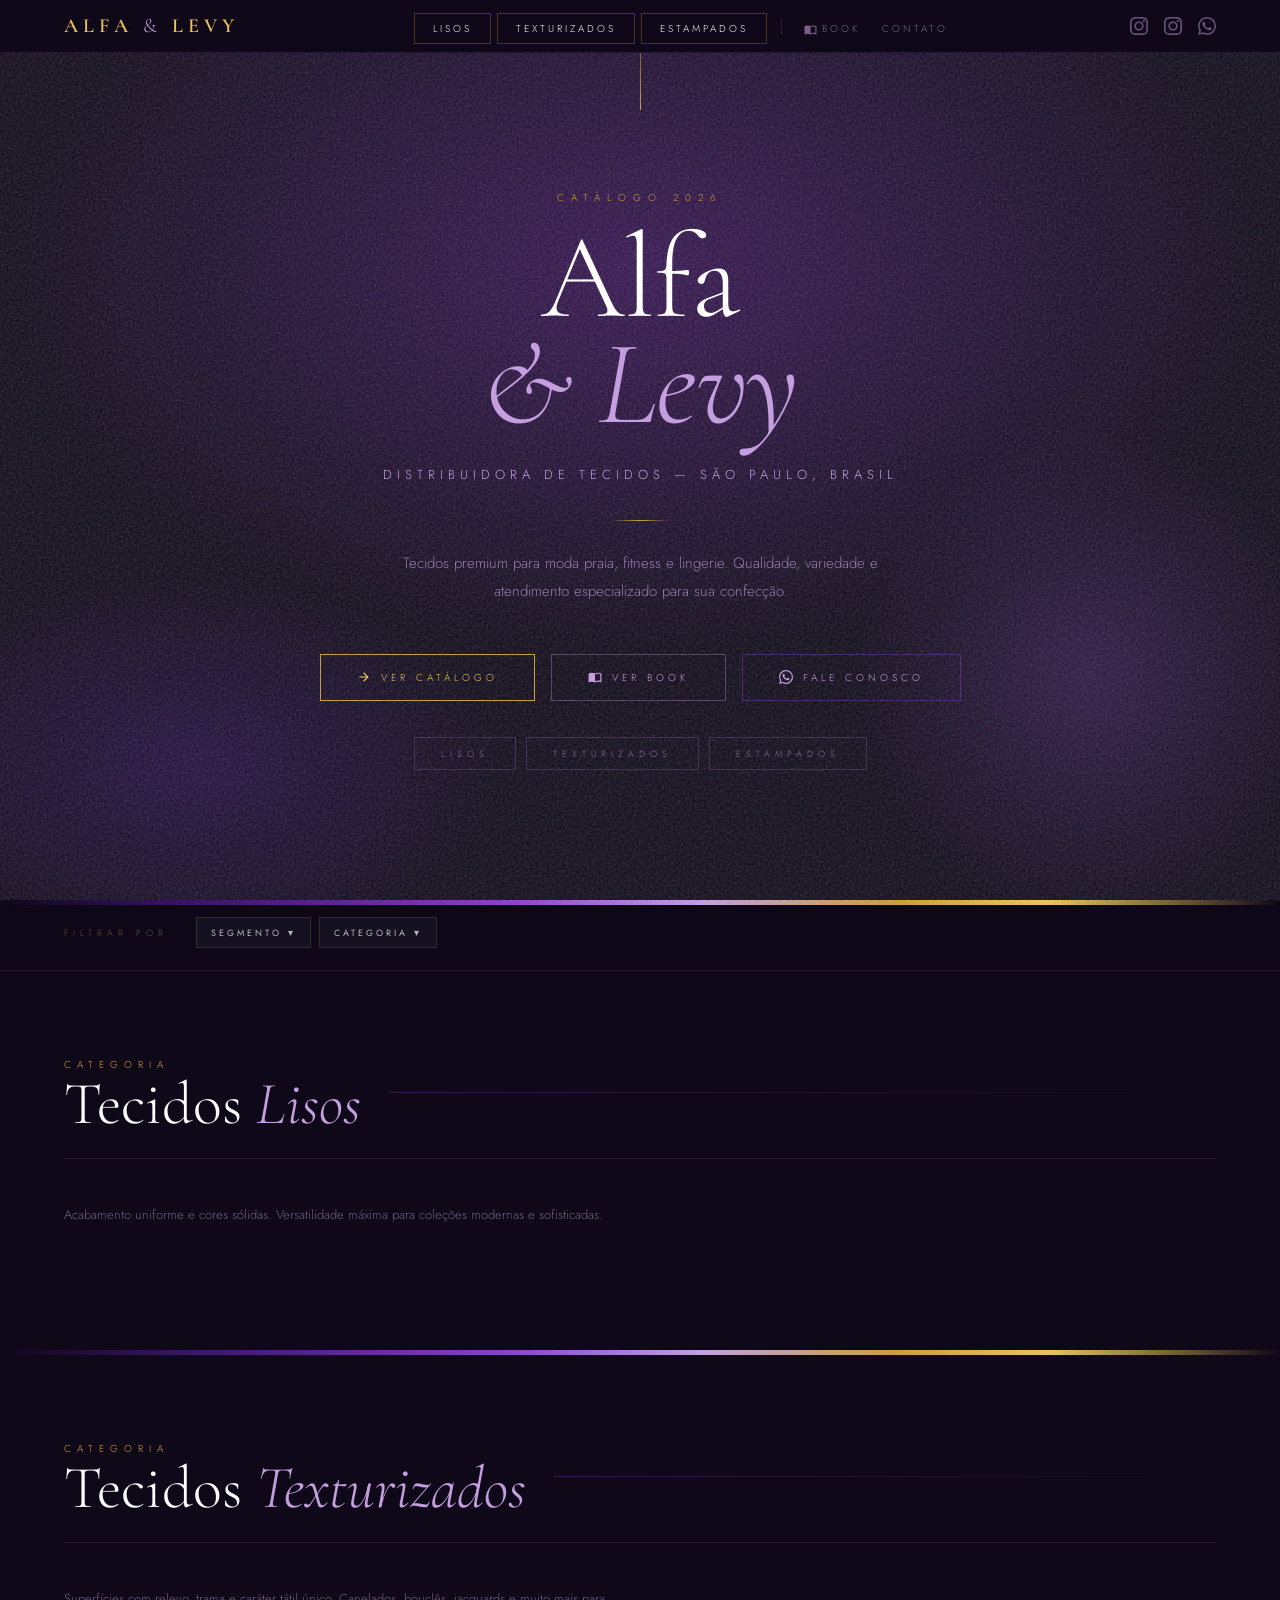
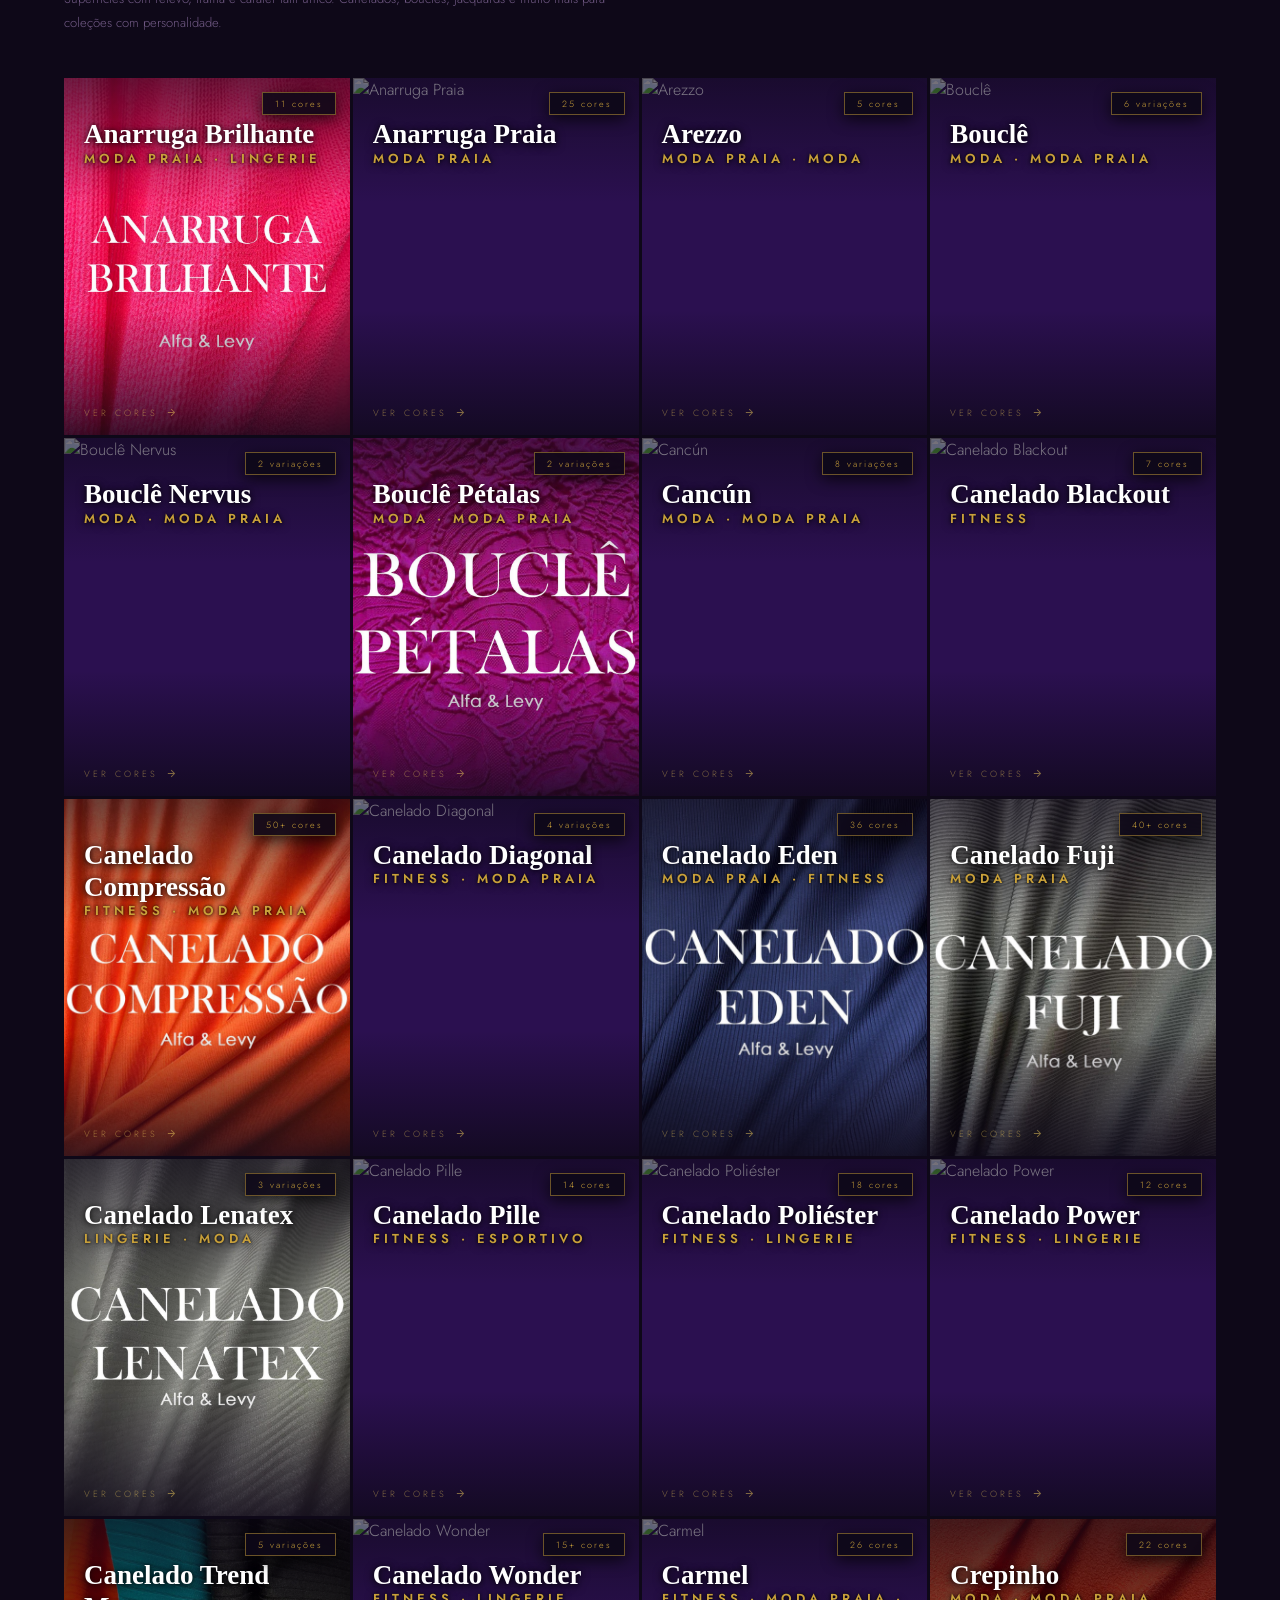
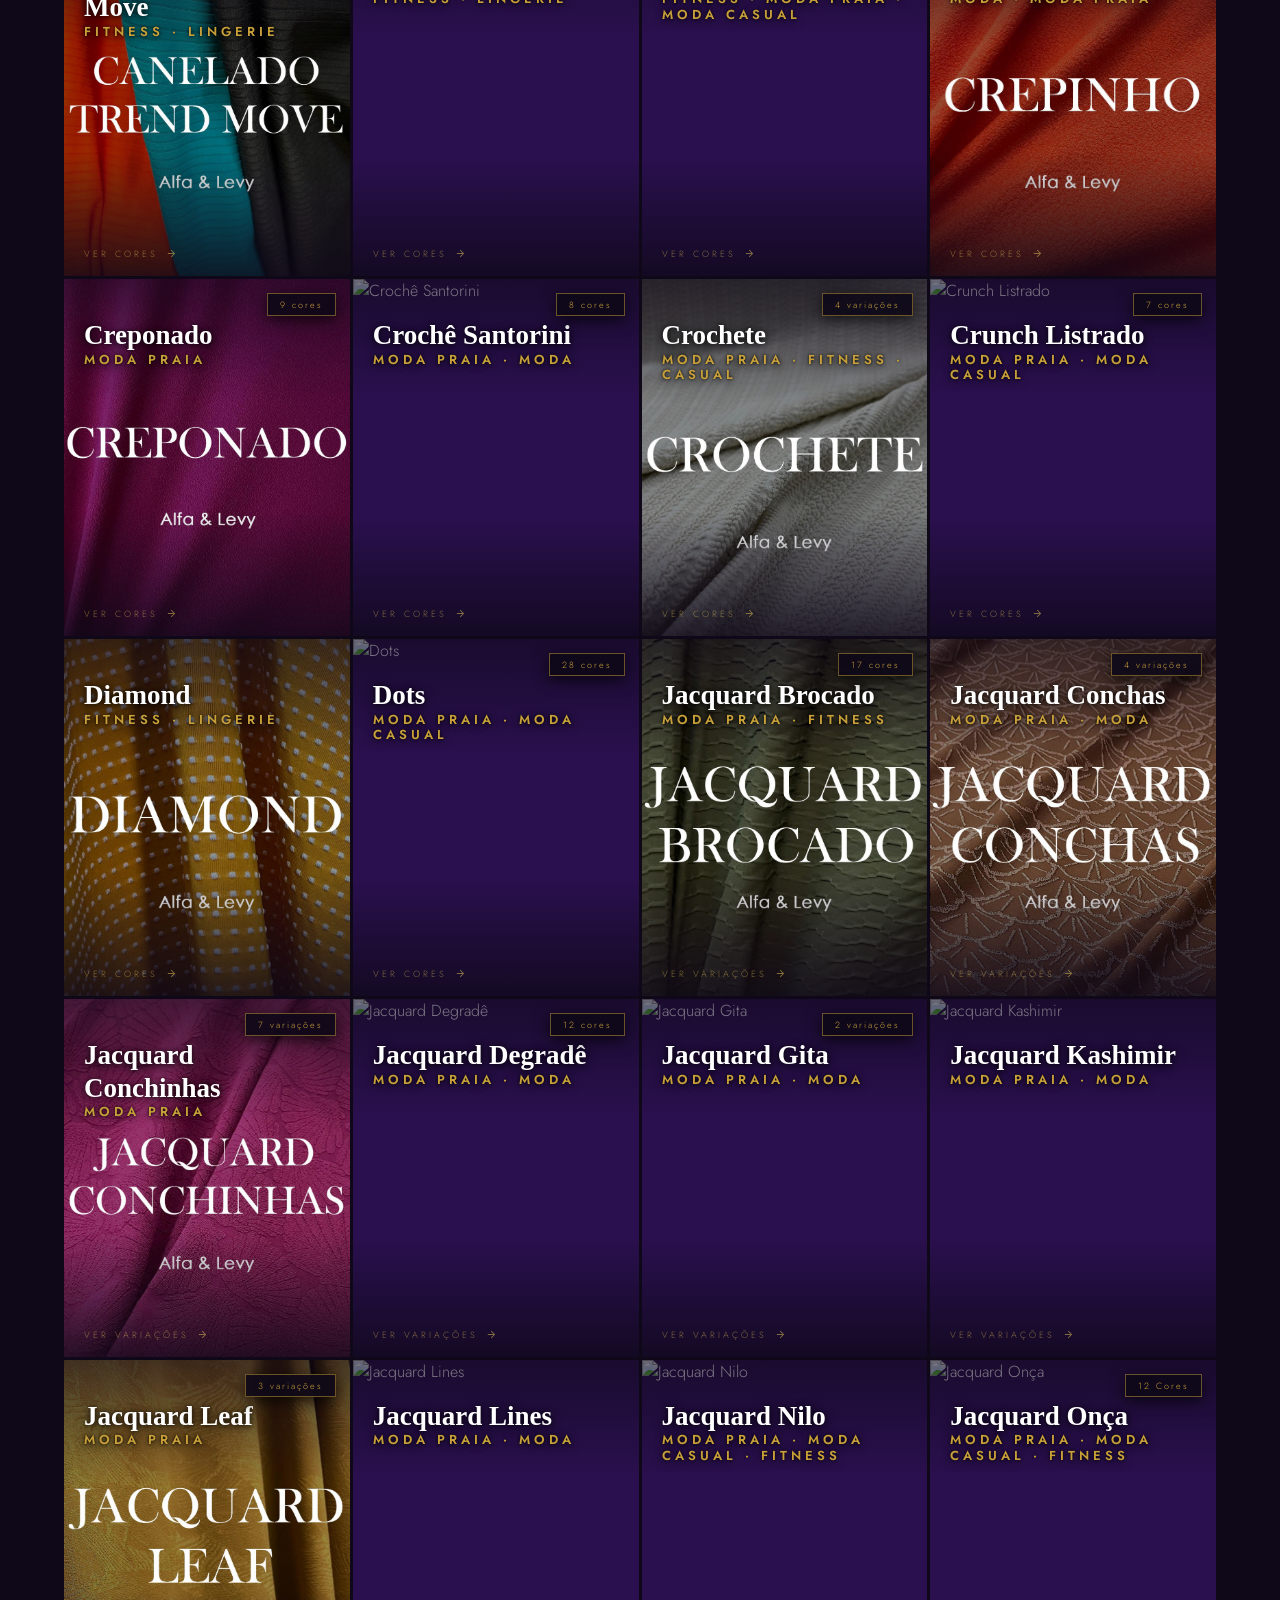
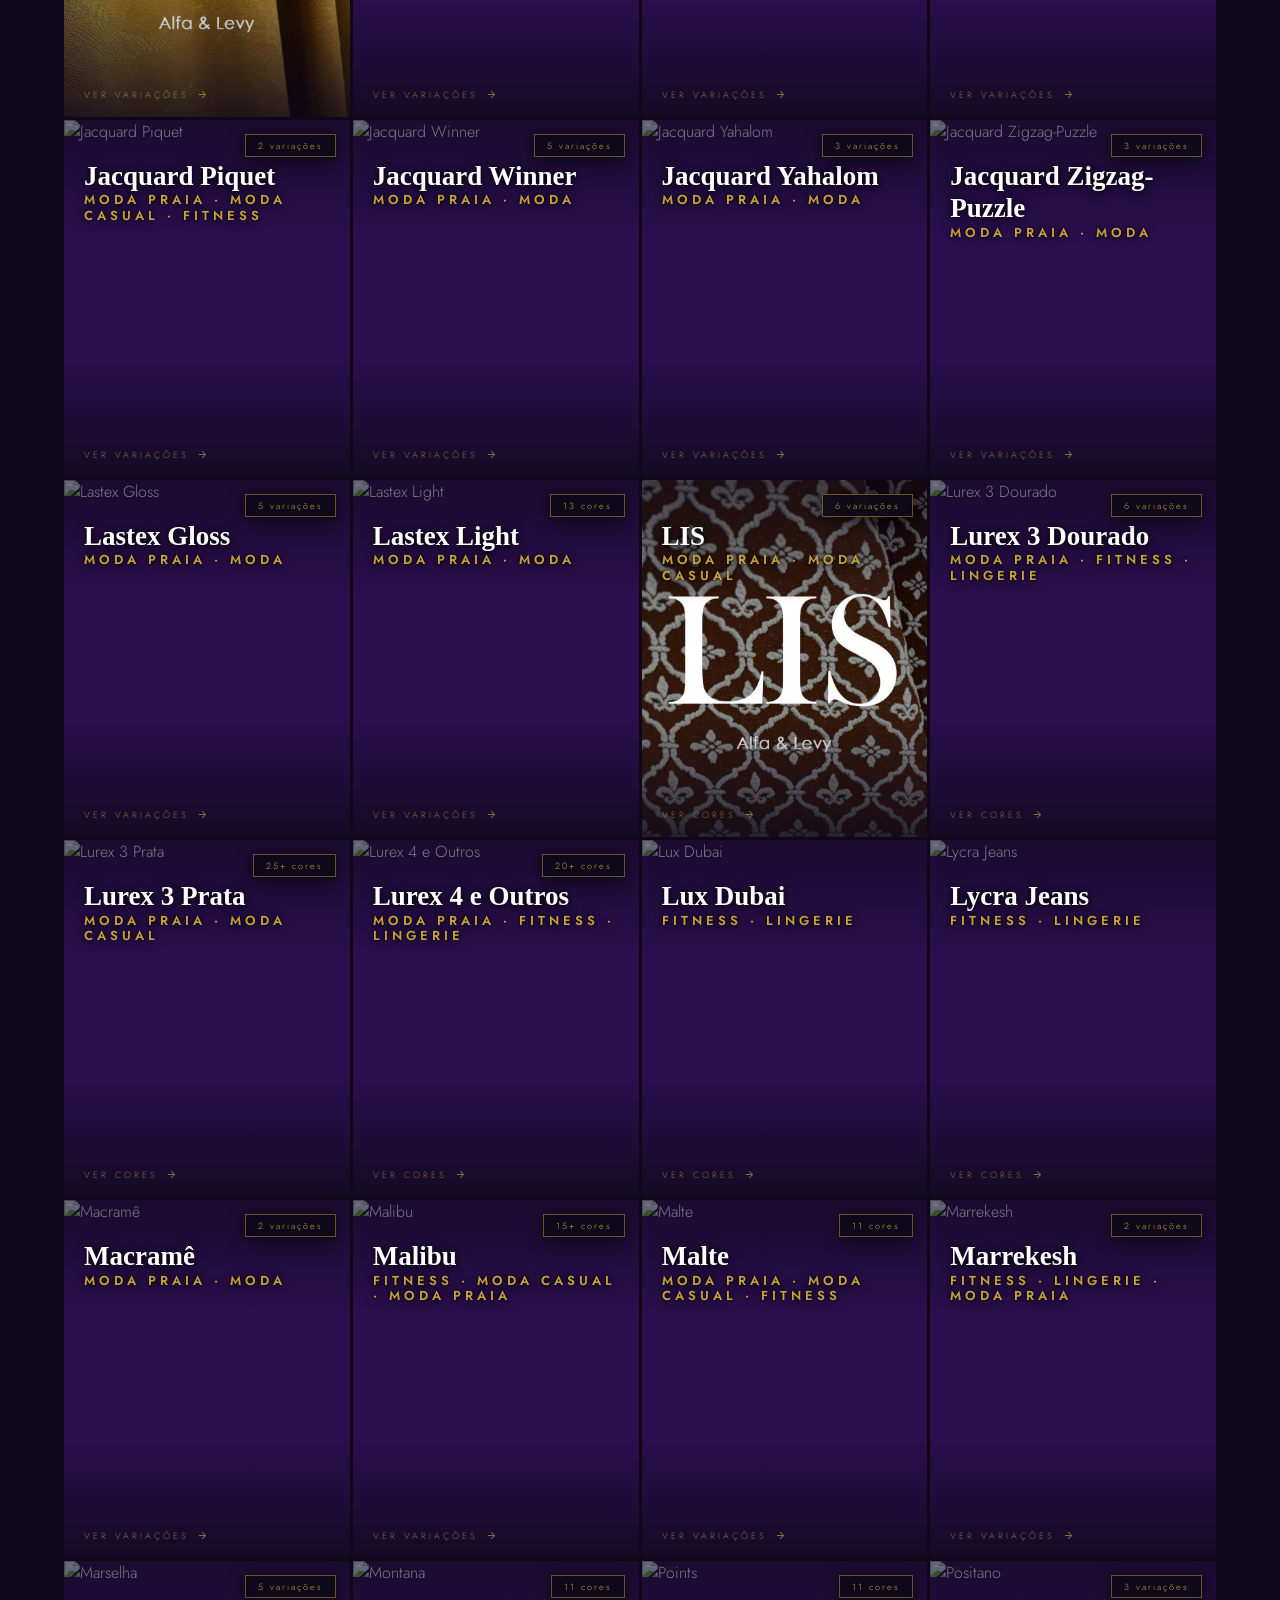
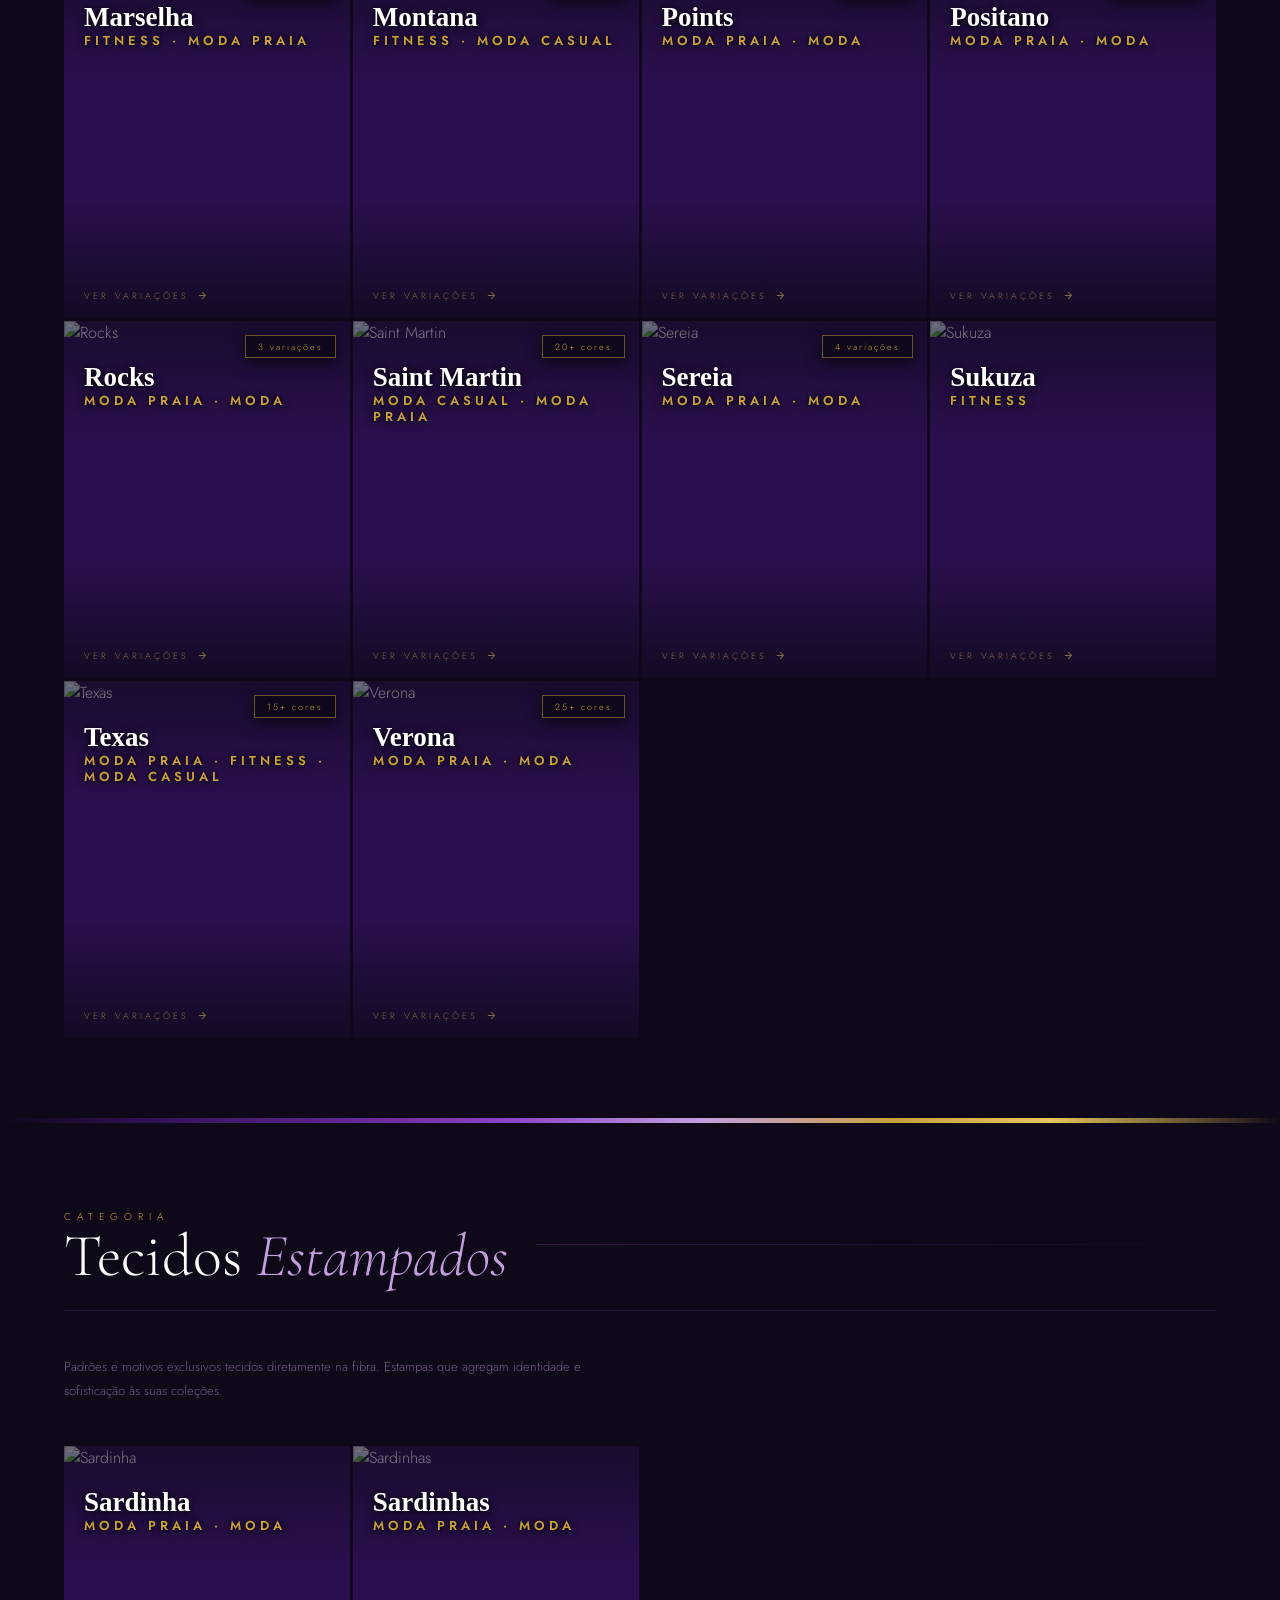
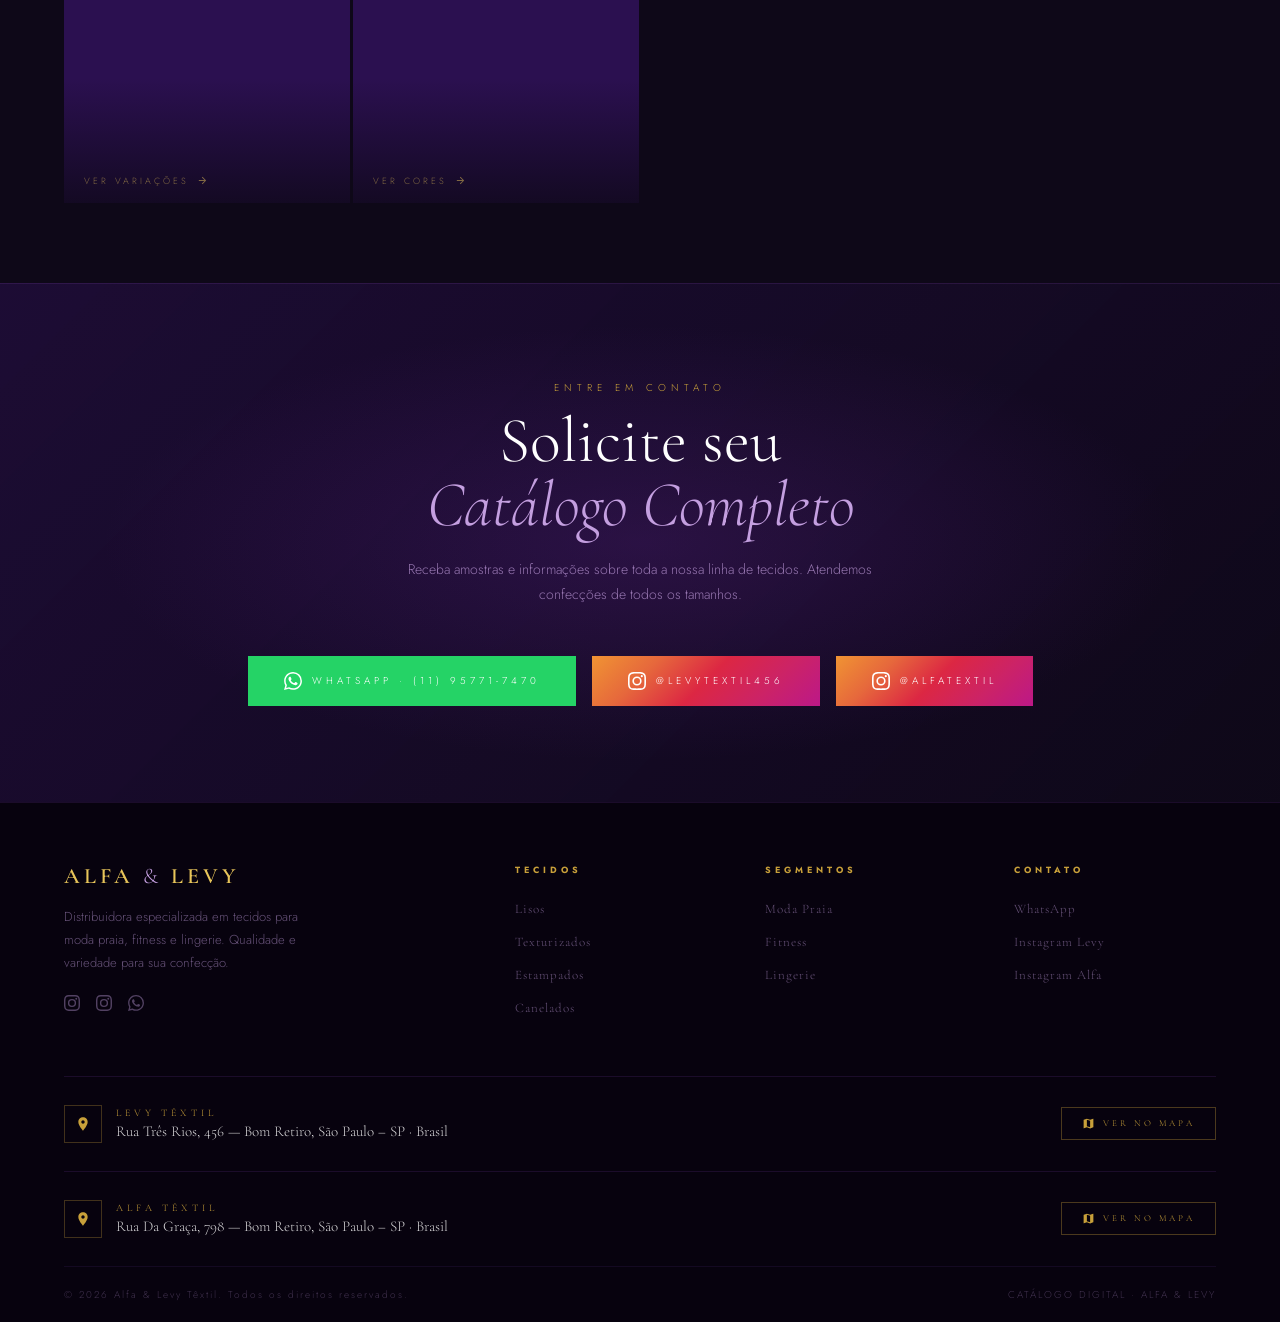
==== commit 3316354f: "descrição da mudanç" ====
--- a/index.html
+++ b/index.html
@@ -36,7 +36,8 @@
     <li><a href="#contato" class="nav-plain">Contato</a></li>
   </ul>
   <div class="nav-social">
-    <a href="https://www.instagram.com/levytextil456?igsh=MTBrZHpmNmk1cnc5Yg==" target="_blank" title="Instagram"><svg><use href="#ico-instagram"/></svg></a>
+    <a href="https://www.instagram.com/levytextil456?igsh=MTBrZHpmNmk1cnc5Yg==" target="_blank" title="Instagram Levy"><svg><use href="#ico-instagram"/></svg></a>
+    <a href="https://www.instagram.com/alfatextil/" target="_blank" title="Instagram Alfa"><svg><use href="#ico-instagram"/></svg></a>
     <a href="https://wa.me/5511957717470" target="_blank" title="WhatsApp"><svg><use href="#ico-whatsapp"/></svg></a>
   </div>
 </nav>
@@ -53,6 +54,7 @@
   <p class="hero-desc">Tecidos premium para moda praia, fitness e lingerie. Qualidade, variedade e atendimento especializado para sua confecção.</p>
   <div class="hero-actions">
     <a href="#lisos" class="btn-primary"><svg><use href="#ico-arrow"/></svg> Ver Catálogo</a>
+    <a href="book.html" class="btn-book"><svg style="width:14px;height:14px;fill:currentColor;flex-shrink:0" viewBox="0 0 24 24"><path d="M21 5c-1.11-.35-2.33-.5-3.5-.5-1.95 0-4.05.4-5.5 1.5-1.45-1.1-3.55-1.5-5.5-1.5S2.45 4.9 1 6v14.65c0 .25.25.5.5.5.1 0 .15-.05.25-.05C3.1 20.45 5.05 20 6.5 20c1.95 0 4.05.4 5.5 1.5 1.35-.85 3.8-1.5 5.5-1.5 1.65 0 3.35.3 4.75 1.05.1.05.15.05.25.05.25 0 .5-.25.5-.5V6c-.6-.45-1.25-.75-2-1zm0 13.5c-1.1-.35-2.3-.5-3.5-.5-1.7 0-4.15.65-5.5 1.5V8c1.35-.85 3.8-1.5 5.5-1.5 1.2 0 2.4.15 3.5.5v11.5z"/></svg> Ver Book</a>
     <a href="https://wa.me/5511957717470?text=Olá!%20Gostaria%20de%20saber%20mais%20sobre%20os%20tecidos." target="_blank" class="btn-secondary"><svg><use href="#ico-whatsapp"/></svg> Fale Conosco</a>
   </div>
   <div class="hero-cats">
@@ -64,6 +66,43 @@
 
 
 <div class="band"></div>
+
+<!-- ══════════════════════════════════
+     FILTROS
+══════════════════════════════════ -->
+<div class="filter-bar" id="filterBar">
+  <div class="filter-bar-inner">
+    <span class="filter-bar-label">Filtrar por:</span>
+    <div class="filter-groups">
+
+      <div class="filter-group">
+        <button class="filter-group-toggle" onclick="toggleFilterGroup(this)">
+          Segmento <span class="filter-arrow">▾</span>
+        </button>
+        <div class="filter-group-items">
+          <label class="filter-item"><input type="checkbox" value="Moda Praia" onchange="applyFilters()"><span>Moda Praia</span></label>
+          <label class="filter-item"><input type="checkbox" value="Fitness" onchange="applyFilters()"><span>Fitness</span></label>
+          <label class="filter-item"><input type="checkbox" value="Lingerie" onchange="applyFilters()"><span>Lingerie</span></label>
+          <label class="filter-item"><input type="checkbox" value="Moda Casual" onchange="applyFilters()"><span>Moda Casual</span></label>
+        </div>
+      </div>
+
+      <div class="filter-group">
+        <button class="filter-group-toggle" onclick="toggleFilterGroup(this)">
+          Categoria <span class="filter-arrow">▾</span>
+        </button>
+        <div class="filter-group-items">
+          <label class="filter-item"><input type="checkbox" value="LISOS" onchange="applyFilters()"><span>Lisos</span></label>
+          <label class="filter-item"><input type="checkbox" value="TEXTURIZADOS" onchange="applyFilters()"><span>Texturizados</span></label>
+          <label class="filter-item"><input type="checkbox" value="ESTAMPADOS" onchange="applyFilters()"><span>Estampados</span></label>
+        </div>
+      </div>
+
+    </div>
+    <button class="filter-clear" onclick="clearFilters()" id="btnClearFilters" style="display:none">✕ Limpar</button>
+  </div>
+  <div class="filter-active-tags" id="filterActiveTags"></div>
+</div>
 
 <!-- ══════════════════════════════════
      LISOS
@@ -104,8 +143,8 @@
 <div class="fabrics-wrap">
   <div class="fabrics-grid reveal">
 
-    <div class="fabric-card" onclick="openFabric('ANARRUGA_BRILHANTE')">
-      <img src="images/TEXTURIZADOS/ANARRUGA_BRILHANTE/page-01.jpg" alt="Anarruga Brilhante" loading="lazy">
+    <div class="fabric-card" data-key="ANARRUGA_BRILHANTE" onclick="openFabric('ANARRUGA_BRILHANTE')">
+      <img src="images/tecidos/TEXTURIZADOS/ANARRUGA_BRILHANTE/page-01.jpg" alt="Anarruga Brilhante" loading="lazy">
       <div class="fabric-overlay"></div>
       <span class="fabric-pages-badge">11 cores</span>
       <div class="fabric-info">
@@ -116,8 +155,8 @@
       </div>
     </div>
 
-<div class="fabric-card" onclick="openFabric('ANARRUGA_PRAIA')">
-      <img src="images/TEXTURIZADOS/ANARRUGA_PRAIA/page-01.jpg" alt="Anarruga Praia" loading="lazy">
+<div class="fabric-card" data-key="ANARRUGA_PRAIA" onclick="openFabric('ANARRUGA_PRAIA')">
+      <img src="images/tecidos/TEXTURIZADOS/ANARRUGA_PRAIA/page-01.jpg" alt="Anarruga Praia" loading="lazy">
       <div class="fabric-overlay"></div>
       <span class="fabric-pages-badge">25 cores</span>
       <div class="fabric-info">
@@ -128,8 +167,8 @@
       </div>
     </div>
 
-    <div class="fabric-card" onclick="openFabric('AREZZO')">
-      <img src="images/TEXTURIZADOS/AREZZO/page-01.jpg" alt="Arezzo" loading="lazy">
+    <div class="fabric-card" data-key="AREZZO" onclick="openFabric('AREZZO')">
+      <img src="images/tecidos/TEXTURIZADOS/AREZZO/page-01.jpg" alt="Arezzo" loading="lazy">
       <div class="fabric-overlay"></div>
       <span class="fabric-pages-badge">5 cores</span>
       <div class="fabric-info">
@@ -140,8 +179,8 @@
       </div>
     </div>
 
-    <div class="fabric-card" onclick="openFabric('BOUCLE')">
-      <img src="images/TEXTURIZADOS/BOUCLE/page-01.jpg" alt="Bouclê" loading="lazy">
+    <div class="fabric-card" data-key="BOUCLE" onclick="openFabric('BOUCLE')">
+      <img src="images/tecidos/TEXTURIZADOS/BOUCLE/page-01.jpg" alt="Bouclê" loading="lazy">
       <div class="fabric-overlay"></div>
         <span class="fabric-pages-badge">6 variações</span>
       <div class="fabric-info">
@@ -152,8 +191,8 @@
       </div>
     </div>
 
-    <div class="fabric-card" onclick="openFabric('BOUCLE_NERVUS')">
-      <img src="images/TEXTURIZADOS/BOUCLE_NERVUS/page-01.jpg" alt="Bouclê Nervus" loading="lazy">
+    <div class="fabric-card" data-key="BOUCLE_NERVUS" onclick="openFabric('BOUCLE_NERVUS')">
+      <img src="images/tecidos/TEXTURIZADOS/BOUCLE_NERVUS/page-01.jpg" alt="Bouclê Nervus" loading="lazy">
       <div class="fabric-overlay"></div>
         <span class="fabric-pages-badge">2 variações</span>
       <div class="fabric-info">
@@ -164,8 +203,8 @@
       </div>
     </div>
 
-     <div class="fabric-card" onclick="openFabric('BOUCLE_PETALAS')">
-      <img src="images/TEXTURIZADOS/BOUCLE_PETALAS/page-01.jpg" alt="Bouclê Pétalas" loading="lazy">
+     <div class="fabric-card" data-key="BOUCLE_PETALAS" onclick="openFabric('BOUCLE_PETALAS')">
+      <img src="images/tecidos/TEXTURIZADOS/BOUCLE_PETALAS/page-01.jpg" alt="Bouclê Pétalas" loading="lazy">
       <div class="fabric-overlay"></div>
         <span class="fabric-pages-badge">2 variações</span>
       <div class="fabric-info">
@@ -175,9 +214,21 @@
         <span class="fabric-cta">Ver cores <svg style="width:11px;height:11px;fill:currentColor"><use href="#ico-arrow"/></svg></span>
       </div>
     </div>
-
-    <div class="fabric-card" onclick="openFabric('CANELADO_BLACKOUT')">
-      <img src="images/TEXTURIZADOS/CANELADO_BLACKOUT/page-01.jpg" alt="Canelado Blackout" loading="lazy">
+    
+    <div class="fabric-card" data-key="CANCUN" onclick="openFabric('CANCUN')">
+      <img src="images/tecidos/TEXTURIZADOS/CANCUN/page-01.jpg" alt="Cancún" loading="lazy">
+      <div class="fabric-overlay"></div>
+        <span class="fabric-pages-badge">8 variações</span>
+      <div class="fabric-info">
+        <span class="fabric-name">Cancún</span>
+        <span class="fabric-tag">Moda · Moda Praia</span>
+        <p class="fabric-desc">Variação exclusiva do bouclê com relevo em formato de pétalas. Exclusividade e charme para sua coleção.</p>
+        <span class="fabric-cta">Ver cores <svg style="width:11px;height:11px;fill:currentColor"><use href="#ico-arrow"/></svg></span>
+      </div>
+    </div>
+
+    <div class="fabric-card" data-key="CANELADO_BLACKOUT" onclick="openFabric('CANELADO_BLACKOUT')">
+      <img src="images/tecidos/TEXTURIZADOS/CANELADO_BLACKOUT/page-01.jpg" alt="Canelado Blackout" loading="lazy">
       <div class="fabric-overlay"></div>
       <span class="fabric-pages-badge">7 cores</span>
       <div class="fabric-info">
@@ -188,8 +239,8 @@
       </div>
     </div>
 
-    <div class="fabric-card" onclick="openFabric('CANELADO_DE_COMPRESSAO')">
-      <img src="images/TEXTURIZADOS/CANELADO_DE_COMPRESSAO/page-01.jpg" alt="Canelado de Compressão" loading="lazy">
+    <div class="fabric-card" data-key="CANELADO_DE_COMPRESSAO" onclick="openFabric('CANELADO_DE_COMPRESSAO')">
+      <img src="images/tecidos/TEXTURIZADOS/CANELADO_DE_COMPRESSAO/page-01.jpg" alt="Canelado de Compressão" loading="lazy">
       <div class="fabric-overlay"></div>
       <span class="fabric-pages-badge">50+ cores</span>
       <div class="fabric-info">
@@ -200,8 +251,8 @@
       </div>
     </div>
 
-    <div class="fabric-card" onclick="openFabric('CANELADO_DIAGONAL')">
-      <img src="images/TEXTURIZADOS/CANELADO_DIAGONAL/page-01.jpg" alt="Canelado Diagonal" loading="lazy">
+    <div class="fabric-card" data-key="CANELADO_DIAGONAL" onclick="openFabric('CANELADO_DIAGONAL')">
+      <img src="images/tecidos/TEXTURIZADOS/CANELADO_DIAGONAL/page-01.jpg" alt="Canelado Diagonal" loading="lazy">
       <div class="fabric-overlay"></div>
       <span class="fabric-pages-badge">4 variações</span>
       <div class="fabric-info">
@@ -212,8 +263,8 @@
       </div>
     </div>
 
-    <div class="fabric-card" onclick="openFabric('CANELADO_EDEN')">
-      <img src="images/TEXTURIZADOS/CANELADO_EDEN/page-01.jpg" alt="Canelado Eden" loading="lazy">
+    <div class="fabric-card" data-key="CANELADO_EDEN" onclick="openFabric('CANELADO_EDEN')">
+      <img src="images/tecidos/TEXTURIZADOS/CANELADO_EDEN/page-01.jpg" alt="Canelado Eden" loading="lazy">
       <div class="fabric-overlay"></div>
       <span class="fabric-pages-badge">36 cores</span>
       <div class="fabric-info">
@@ -224,8 +275,8 @@
       </div>
     </div>
 
-    <div class="fabric-card" onclick="openFabric('CANELADO_FUJI')">
-      <img src="images/TEXTURIZADOS/CANELADO_FUJI/page-01.jpg" alt="Canelado Fuji" loading="lazy">
+    <div class="fabric-card" data-key="CANELADO_FUJI" onclick="openFabric('CANELADO_FUJI')">
+      <img src="images/tecidos/TEXTURIZADOS/CANELADO_FUJI/page-01.jpg" alt="Canelado Fuji" loading="lazy">
       <div class="fabric-overlay"></div>
       <span class="fabric-pages-badge">40+ cores</span>
       <div class="fabric-info">
@@ -236,8 +287,8 @@
       </div>
     </div>
 
-     <div class="fabric-card" onclick="openFabric('CANELADO_LENATEX')">
-      <img src="images/TEXTURIZADOS/CANELADO_LENATEX/page-01.jpg" alt="Canelado Lenatex" loading="lazy">
+     <div class="fabric-card" data-key="CANELADO_LENATEX" onclick="openFabric('CANELADO_LENATEX')">
+      <img src="images/tecidos/TEXTURIZADOS/CANELADO_LENATEX/page-01.jpg" alt="Canelado Lenatex" loading="lazy">
       <div class="fabric-overlay"></div>
       <span class="fabric-pages-badge">3 variações</span>
       <div class="fabric-info">
@@ -248,8 +299,8 @@
       </div>
     </div>
 
-    <div class="fabric-card" onclick="openFabric('CANELADO_PILLE')">
-      <img src="images/TEXTURIZADOS/CANELADO_PILLE/page-01.jpg" alt="Canelado Pille" loading="lazy">
+    <div class="fabric-card" data-key="CANELADO_PILLE" onclick="openFabric('CANELADO_PILLE')">
+      <img src="images/tecidos/TEXTURIZADOS/CANELADO_PILLE/page-01.jpg" alt="Canelado Pille" loading="lazy">
       <div class="fabric-overlay"></div>
       <span class="fabric-pages-badge">14 cores</span>
       <div class="fabric-info">
@@ -260,8 +311,8 @@
       </div>
     </div>
 
-    <div class="fabric-card" onclick="openFabric('CANELADO_POLIESTER')">
-      <img src="images/TEXTURIZADOS/CANELADO_POLIESTER/page-01.jpg" alt="Canelado Poliéster" loading="lazy">
+    <div class="fabric-card" data-key="CANELADO_POLIESTER" onclick="openFabric('CANELADO_POLIESTER')">
+      <img src="images/tecidos/TEXTURIZADOS/CANELADO_POLIESTER/page-01.jpg" alt="Canelado Poliéster" loading="lazy">
       <div class="fabric-overlay"></div>
       <span class="fabric-pages-badge">18 cores</span>
       <div class="fabric-info">
@@ -272,8 +323,8 @@
       </div>
     </div>
 
-    <div class="fabric-card" onclick="openFabric('CANELADO_POWER')">
-      <img src="images/TEXTURIZADOS/CANELADO_POWER/page-01.jpg" alt="Canelado Power" loading="lazy">
+    <div class="fabric-card" data-key="CANELADO_POWER" onclick="openFabric('CANELADO_POWER')">
+      <img src="images/tecidos/TEXTURIZADOS/CANELADO_POWER/page-01.jpg" alt="Canelado Power" loading="lazy">
       <div class="fabric-overlay"></div>
       <span class="fabric-pages-badge">12 cores</span>
       <div class="fabric-info">
@@ -284,8 +335,8 @@
       </div>
     </div>
 
-    <div class="fabric-card" onclick="openFabric('CANELADO_TREND_MOVE')">
-      <img src="images/TEXTURIZADOS/CANELADO_TREND_MOVE/page-01.jpg" alt="Canelado Trend Move" loading="lazy">
+    <div class="fabric-card" data-key="CANELADO_TREND_MOVE" onclick="openFabric('CANELADO_TREND_MOVE')">
+      <img src="images/tecidos/TEXTURIZADOS/CANELADO_TREND_MOVE/page-01.jpg" alt="Canelado Trend Move" loading="lazy">
       <div class="fabric-overlay"></div>
       <span class="fabric-pages-badge">5 variações</span>
       <div class="fabric-info">
@@ -296,8 +347,8 @@
       </div>
     </div>
 
-     <div class="fabric-card" onclick="openFabric('CANELADO_WONDER')">
-      <img src="images/TEXTURIZADOS/CANELADO_WONDER/page-01.jpg" alt="Canelado Wonder" loading="lazy">
+     <div class="fabric-card" data-key="CANELADO_WONDER" onclick="openFabric('CANELADO_WONDER')">
+      <img src="images/tecidos/TEXTURIZADOS/CANELADO_WONDER/page-01.jpg" alt="Canelado Wonder" loading="lazy">
       <div class="fabric-overlay"></div>
       <span class="fabric-pages-badge">15+ cores</span>
       <div class="fabric-info">
@@ -308,8 +359,8 @@
       </div>
     </div>
 
-    <div class="fabric-card" onclick="openFabric('CARMEL')">
-      <img src="images/TEXTURIZADOS/CARMEL/page-01.jpg" alt="Carmel" loading="lazy">
+    <div class="fabric-card" data-key="CARMEL" onclick="openFabric('CARMEL')">
+      <img src="images/tecidos/TEXTURIZADOS/CARMEL/page-01.jpg" alt="Carmel" loading="lazy">
       <div class="fabric-overlay"></div>
       <span class="fabric-pages-badge">26 cores</span>
       <div class="fabric-info">
@@ -320,8 +371,8 @@
       </div>
     </div>
 
-    <div class="fabric-card" onclick="openFabric('CREPINHO')">
-      <img src="images/TEXTURIZADOS/CREPINHO/page-01.jpg" alt="Crepinho" loading="lazy">
+    <div class="fabric-card" data-key="CREPINHO" onclick="openFabric('CREPINHO')">
+      <img src="images/tecidos/TEXTURIZADOS/CREPINHO/page-01.jpg" alt="Crepinho" loading="lazy">
       <div class="fabric-overlay"></div>
       <span class="fabric-pages-badge">22 cores</span>
       <div class="fabric-info">
@@ -332,8 +383,8 @@
       </div>
     </div>
 
-    <div class="fabric-card" onclick="openFabric('CREPONADO')">
-      <img src="images/TEXTURIZADOS/CREPONADO/page-01.jpg" alt="Creponado" loading="lazy">
+    <div class="fabric-card" data-key="CREPONADO" onclick="openFabric('CREPONADO')">
+      <img src="images/tecidos/TEXTURIZADOS/CREPONADO/page-01.jpg" alt="Creponado" loading="lazy">
       <div class="fabric-overlay"></div>
       <span class="fabric-pages-badge">9 cores</span>
       <div class="fabric-info">
@@ -344,8 +395,8 @@
       </div>
     </div>
 
-     <div class="fabric-card" onclick="openFabric('CROCHE_SANTORINI')">
-      <img src="images/TEXTURIZADOS/CROCHE_SANTORINI/page-01.jpg" alt="Crochê Santorini" loading="lazy">
+     <div class="fabric-card" data-key="CROCHE_SANTORINI" onclick="openFabric('CROCHE_SANTORINI')">
+      <img src="images/tecidos/TEXTURIZADOS/CROCHE_SANTORINI/page-01.jpg" alt="Crochê Santorini" loading="lazy">
       <div class="fabric-overlay"></div>
       <span class="fabric-pages-badge">8 cores</span>
       <div class="fabric-info">
@@ -356,8 +407,8 @@
       </div>
     </div>
 
-    <div class="fabric-card" onclick="openFabric('CROCHETE')">
-      <img src="images/TEXTURIZADOS/CROCHETE/page-01.jpg" alt="Crochete" loading="lazy">
+    <div class="fabric-card" data-key="CROCHETE" onclick="openFabric('CROCHETE')">
+      <img src="images/tecidos/TEXTURIZADOS/CROCHETE/page-01.jpg" alt="Crochete" loading="lazy">
       <div class="fabric-overlay"></div>
       <span class="fabric-pages-badge">4 variações</span>
       <div class="fabric-info">
@@ -369,8 +420,8 @@
       </div>
     </div>
 
-    <div class="fabric-card" onclick="openFabric('CRUNCH_LISTRADO')">
-      <img src="images/TEXTURIZADOS/CRUNCH_LISTRADO/page-01.jpg" alt="Crunch Listrado" loading="lazy">
+    <div class="fabric-card" data-key="CRUNCH_LISTRADO" onclick="openFabric('CRUNCH_LISTRADO')">
+      <img src="images/tecidos/TEXTURIZADOS/CRUNCH_LISTRADO/page-01.jpg" alt="Crunch Listrado" loading="lazy">
       <div class="fabric-overlay"></div>
       <span class="fabric-pages-badge">7 cores</span>
       <div class="fabric-info">
@@ -381,8 +432,8 @@
       </div>
     </div>
 
-    <div class="fabric-card" onclick="openFabric('DIAMOND')">
-      <img src="images/TEXTURIZADOS/DIAMOND/page-01.jpg" alt="Diamond" loading="lazy">
+    <div class="fabric-card" data-key="DIAMOND" onclick="openFabric('DIAMOND')">
+      <img src="images/tecidos/TEXTURIZADOS/DIAMOND/page-01.jpg" alt="Diamond" loading="lazy">
       <div class="fabric-overlay"></div>
       <div class="fabric-info">
         <span class="fabric-name">Diamond</span>
@@ -392,8 +443,20 @@
       </div>
     </div>
 
-    <div class="fabric-card" onclick="openFabric('JACQUARD_BROCADO')">
-      <img src="images/TEXTURIZADOS/JACQUARD_BROCADO/page-01.jpg" alt="Jacquard Brocado" loading="lazy">
+      <div class="fabric-card" data-key="DOTS" onclick="openFabric('DOTS')">
+      <img src="images/tecidos/TEXTURIZADOS/DOTS/page-01.jpg" alt="Dots" loading="lazy">
+      <div class="fabric-overlay"></div>
+        <span class="fabric-pages-badge">28 cores</span>
+      <div class="fabric-info">
+        <span class="fabric-name">Dots</span>
+        <span class="fabric-tag">Moda Praia · Moda Casual </span>
+        <p class="fabric-desc">Toque acetinado e brilho sutil. Acabamento liso de alta qualidade para peças sofisticadas.</p>
+        <span class="fabric-cta">Ver cores <svg style="width:11px;height:11px;fill:currentColor"><use href="#ico-arrow"/></svg></span>
+      </div>
+    </div>
+
+    <div class="fabric-card" data-key="JACQUARD_BROCADO" onclick="openFabric('JACQUARD_BROCADO')">
+      <img src="images/tecidos/TEXTURIZADOS/JACQUARD_BROCADO/page-01.jpg" alt="Jacquard Brocado" loading="lazy">
       <div class="fabric-overlay"></div>
       <span class="fabric-pages-badge">17 cores</span>
       <div class="fabric-info">
@@ -406,8 +469,8 @@
       </div>
     </div>
 
-    <div class="fabric-card" onclick="openFabric('JACQUARD_CONCHAS')">
-      <img src="images/TEXTURIZADOS/JACQUARD_CONCHAS/page-01.jpg" alt="Jacquard Conchas" loading="lazy">
+    <div class="fabric-card" data-key="JACQUARD_CONCHAS" onclick="openFabric('JACQUARD_CONCHAS')">
+      <img src="images/tecidos/TEXTURIZADOS/JACQUARD_CONCHAS/page-01.jpg" alt="Jacquard Conchas" loading="lazy">
       <div class="fabric-overlay"></div>
       <span class="fabric-pages-badge">4 variações</span>
       <div class="fabric-info">
@@ -418,8 +481,8 @@
       </div>
     </div>
 
-    <div class="fabric-card" onclick="openFabric('JACQUARD_CONCHINHAS')">
-      <img src="images/TEXTURIZADOS/JACQUARD_CONCHINHAS/page-01.jpg" alt="Jacquard Conchinhas" loading="lazy">
+    <div class="fabric-card" data-key="JACQUARD_CONCHINHAS" onclick="openFabric('JACQUARD_CONCHINHAS')">
+      <img src="images/tecidos/TEXTURIZADOS/JACQUARD_CONCHINHAS/page-01.jpg" alt="Jacquard Conchinhas" loading="lazy">
       <div class="fabric-overlay"></div>
       <span class="fabric-pages-badge">7 variações</span>
       <div class="fabric-info">
@@ -432,8 +495,8 @@
       </div>
     </div>
 
-    <div class="fabric-card" onclick="openFabric('JACQUARD_DEGRADE')">
-      <img src="images/TEXTURIZADOS/JACQUARD_DEGRADE/page-01.jpg" alt="Jacquard Degradê" loading="lazy">
+    <div class="fabric-card" data-key="JACQUARD_DEGRADE" onclick="openFabric('JACQUARD_DEGRADE')">
+      <img src="images/tecidos/TEXTURIZADOS/JACQUARD_DEGRADE/page-01.jpg" alt="Jacquard Degradê" loading="lazy">
       <div class="fabric-overlay"></div>
       <span class="fabric-pages-badge">12 cores</span>
       <div class="fabric-info">
@@ -444,8 +507,8 @@
       </div>
     </div>
 
-    <div class="fabric-card" onclick="openFabric('JACQUARD_GITA')">
-      <img src="images/TEXTURIZADOS/JACQUARD_GITA/page-01.jpg" alt="Jacquard Gita" loading="lazy">
+    <div class="fabric-card" data-key="JACQUARD_GITA" onclick="openFabric('JACQUARD_GITA')">
+      <img src="images/tecidos/TEXTURIZADOS/JACQUARD_GITA/page-01.jpg" alt="Jacquard Gita" loading="lazy">
       <div class="fabric-overlay"></div>
         <span class="fabric-pages-badge">2 variações</span>
       <div class="fabric-info">
@@ -456,8 +519,8 @@
       </div>
     </div>
 
-    <div class="fabric-card" onclick="openFabric('JACQUARD_KASHIMIR')">
-      <img src="images/TEXTURIZADOS/JACQUARD_KASHIMIR/page-01.jpg" alt="Jacquard Kashimir" loading="lazy">
+    <div class="fabric-card" data-key="JACQUARD_KASHIMIR" onclick="openFabric('JACQUARD_KASHIMIR')">
+      <img src="images/tecidos/TEXTURIZADOS/JACQUARD_KASHIMIR/page-01.jpg" alt="Jacquard Kashimir" loading="lazy">
       <div class="fabric-overlay"></div>
       <div class="fabric-info">
         <span class="fabric-name">Jacquard Kashimir</span>
@@ -467,8 +530,8 @@
       </div>
     </div>
 
-    <div class="fabric-card" onclick="openFabric('JACQUARD_LEAF')">
-      <img src="images/TEXTURIZADOS/JACQUARD_LEAF/page-01.jpg" alt="Jacquard Leaf" loading="lazy">
+    <div class="fabric-card" data-key="JACQUARD_LEAF" onclick="openFabric('JACQUARD_LEAF')">
+      <img src="images/tecidos/TEXTURIZADOS/JACQUARD_LEAF/page-01.jpg" alt="Jacquard Leaf" loading="lazy">
       <div class="fabric-overlay"></div>
       <span class="fabric-pages-badge">3 variações</span>
       <div class="fabric-info">
@@ -481,8 +544,8 @@
       </div>
     </div>
 
-<div class="fabric-card" onclick="openFabric('JACQUARD_LINES')">
-      <img src="images/TEXTURIZADOS/JACQUARD_LINES/page-01.jpg" alt="Jacquard Lines" loading="lazy">
+<div class="fabric-card" data-key="JACQUARD_LINES" onclick="openFabric('JACQUARD_LINES')">
+      <img src="images/tecidos/TEXTURIZADOS/JACQUARD_LINES/page-01.jpg" alt="Jacquard Lines" loading="lazy">
       <div class="fabric-overlay"></div>
       <div class="fabric-info">
         <span class="fabric-name">Jacquard Lines</span>
@@ -492,8 +555,8 @@
       </div>
     </div>
 
-    <div class="fabric-card" onclick="openFabric('JACQUARD_NILO')">
-      <img src="images/TEXTURIZADOS/JACQUARD_NILO/page-01.jpg" alt="Jacquard Nilo" loading="lazy">
+    <div class="fabric-card" data-key="JACQUARD_NILO" onclick="openFabric('JACQUARD_NILO')">
+      <img src="images/tecidos/TEXTURIZADOS/JACQUARD_NILO/page-01.jpg" alt="Jacquard Nilo" loading="lazy">
       <div class="fabric-overlay"></div>
       <div class="fabric-info">
         <span class="fabric-name">Jacquard Nilo</span>
@@ -504,8 +567,8 @@
       </div>
     </div>
 
-     <div class="fabric-card" onclick="openFabric('JACQUARD_ONCA')">
-      <img src="images/TEXTURIZADOS/JACQUARD_ONCA/page-01.jpg" alt="Jacquard Onça" loading="lazy">
+     <div class="fabric-card" data-key="JACQUARD_ONCA" onclick="openFabric('JACQUARD_ONCA')">
+      <img src="images/tecidos/TEXTURIZADOS/JACQUARD_ONCA/page-01.jpg" alt="Jacquard Onça" loading="lazy">
       <div class="fabric-overlay"></div>
         <span class="fabric-pages-badge">12 Cores</span>
       <div class="fabric-info">
@@ -517,8 +580,8 @@
       </div>
     </div>
 
-<div class="fabric-card" onclick="openFabric('JACQUARD_PIQUET')">
-      <img src="images/TEXTURIZADOS/JACQUARD_PIQUET/page-01.jpg" alt="Jacquard Piquet" loading="lazy">
+<div class="fabric-card" data-key="JACQUARD_PIQUET" onclick="openFabric('JACQUARD_PIQUET')">
+      <img src="images/tecidos/TEXTURIZADOS/JACQUARD_PIQUET/page-01.jpg" alt="Jacquard Piquet" loading="lazy">
       <div class="fabric-overlay"></div>
         <span class="fabric-pages-badge">2 variações</span>
       <div class="fabric-info">
@@ -530,8 +593,8 @@
       </div>
     </div>
 
-  <div class="fabric-card" onclick="openFabric('JACQUARD_WINNER')">
-      <img src="images/TEXTURIZADOS/JACQUARD_WINNER/page-01.jpg" alt="Jacquard Winner" loading="lazy">
+  <div class="fabric-card" data-key="JACQUARD_WINNER" onclick="openFabric('JACQUARD_WINNER')">
+      <img src="images/tecidos/TEXTURIZADOS/JACQUARD_WINNER/page-01.jpg" alt="Jacquard Winner" loading="lazy">
       <div class="fabric-overlay"></div>
         <span class="fabric-pages-badge">5 variações</span>
       <div class="fabric-info">
@@ -542,8 +605,8 @@
       </div>
     </div>
 
-     <div class="fabric-card" onclick="openFabric('JACQUARD_YAHALOM')">
-      <img src="images/TEXTURIZADOS/JACQUARD_YAHALOM/page-01.jpg" alt="Jacquard Yahalom" loading="lazy">
+     <div class="fabric-card" data-key="JACQUARD_YAHALOM" onclick="openFabric('JACQUARD_YAHALOM')">
+      <img src="images/tecidos/TEXTURIZADOS/JACQUARD_YAHALOM/page-01.jpg" alt="Jacquard Yahalom" loading="lazy">
       <div class="fabric-overlay"></div>
         <span class="fabric-pages-badge">3 variações</span>
       <div class="fabric-info">
@@ -554,8 +617,8 @@
       </div>
     </div>
 
-    <div class="fabric-card" onclick="openFabric('JACQUARD_ZIGZAG_PUZZLE')">
-      <img src="images/TEXTURIZADOS/JACQUARD_ZIGZAG_PUZZLE/page-01.jpg" alt="Jacquard Zigzag-Puzzle" loading="lazy">
+    <div class="fabric-card" data-key="JACQUARD_ZIGZAG_PUZZLE" onclick="openFabric('JACQUARD_ZIGZAG_PUZZLE')">
+      <img src="images/tecidos/TEXTURIZADOS/JACQUARD_ZIGZAG_PUZZLE/page-01.jpg" alt="Jacquard Zigzag-Puzzle" loading="lazy">
       <div class="fabric-overlay"></div>
         <span class="fabric-pages-badge">3 variações</span>
       <div class="fabric-info">
@@ -566,8 +629,8 @@
       </div>
     </div>
 
-    <div class="fabric-card" onclick="openFabric('LASTEX_GLOSS')">
-      <img src="images/TEXTURIZADOS/LASTEX_GLOSS/page-01.jpg" alt="Lastex Gloss" loading="lazy">
+    <div class="fabric-card" data-key="LASTEX_GLOSS" onclick="openFabric('LASTEX_GLOSS')">
+      <img src="images/tecidos/TEXTURIZADOS/LASTEX_GLOSS/page-01.jpg" alt="Lastex Gloss" loading="lazy">
       <div class="fabric-overlay"></div>
         <span class="fabric-pages-badge">5 variações</span>
       <div class="fabric-info">
@@ -578,8 +641,8 @@
       </div>
     </div>
 
-    <div class="fabric-card" onclick="openFabric('LASTEX_LIGHT')">
-      <img src="images/TEXTURIZADOS/LASTEX_LIGHT/page-01.jpg" alt="Lastex Light" loading="lazy">
+    <div class="fabric-card" data-key="LASTEX_LIGHT" onclick="openFabric('LASTEX_LIGHT')">
+      <img src="images/tecidos/TEXTURIZADOS/LASTEX_LIGHT/page-01.jpg" alt="Lastex Light" loading="lazy">
       <div class="fabric-overlay"></div>
         <span class="fabric-pages-badge">13 cores</span>
       <div class="fabric-info">
@@ -590,8 +653,8 @@
       </div>
     </div>
 
- <div class="fabric-card" onclick="openFabric('LIS')">
-      <img src="images/TEXTURIZADOS/LIS/page-01.jpg" alt="LIS" loading="lazy">
+ <div class="fabric-card" data-key="LIS" onclick="openFabric('LIS')">
+      <img src="images/tecidos/TEXTURIZADOS/LIS/page-01.jpg" alt="LIS" loading="lazy">
       <div class="fabric-overlay"></div>
         <span class="fabric-pages-badge">6 variações</span>
       <div class="fabric-info">
@@ -605,8 +668,8 @@
       </div>
     </div>
 
-    <div class="fabric-card" onclick="openFabric('LUREX_3_DOURADO')">
-      <img src="images/TEXTURIZADOS/LUREX_3_DOURADO/page-01.jpg" alt="Lurex 3 Dourado" loading="lazy">
+    <div class="fabric-card" data-key="LUREX_3_DOURADO" onclick="openFabric('LUREX_3_DOURADO')">
+      <img src="images/tecidos/TEXTURIZADOS/LUREX_3_DOURADO/page-01.jpg" alt="Lurex 3 Dourado" loading="lazy">
       <div class="fabric-overlay"></div>
         <span class="fabric-pages-badge">6 variações</span>
       <div class="fabric-info">
@@ -617,8 +680,8 @@
       </div>
     </div>
 
-    <div class="fabric-card" onclick="openFabric('LUREX_3_PRATA')">
-      <img src="images/TEXTURIZADOS/LUREX_3_PRATA/page-01.jpg" alt="Lurex 3 Prata" loading="lazy">
+    <div class="fabric-card" data-key="LUREX_3_PRATA" onclick="openFabric('LUREX_3_PRATA')">
+      <img src="images/tecidos/TEXTURIZADOS/LUREX_3_PRATA/page-01.jpg" alt="Lurex 3 Prata" loading="lazy">
       <div class="fabric-overlay"></div>
         <span class="fabric-pages-badge">25+ cores</span>
       <div class="fabric-info">
@@ -630,8 +693,8 @@
       </div>
     </div>
 
-    <div class="fabric-card" onclick="openFabric('LUREX_4_E_OUTROS')">
-      <img src="images/TEXTURIZADOS/LUREX_4_E_OUTROS/page-01.jpg" alt="Lurex 4 e Outros" loading="lazy">
+    <div class="fabric-card" data-key="LUREX_4_E_OUTROS" onclick="openFabric('LUREX_4_E_OUTROS')">
+      <img src="images/tecidos/TEXTURIZADOS/LUREX_4_E_OUTROS/page-01.jpg" alt="Lurex 4 e Outros" loading="lazy">
       <div class="fabric-overlay"></div>
         <span class="fabric-pages-badge">20+ cores</span>
       <div class="fabric-info">
@@ -642,8 +705,8 @@
       </div>
     </div>
 
-    <div class="fabric-card" onclick="openFabric('LUX_DUBAI')">
-      <img src="images/TEXTURIZADOS/LUX_DUBAI/page-01.jpg" alt="Lux Dubai" loading="lazy">
+    <div class="fabric-card" data-key="LUX_DUBAI" onclick="openFabric('LUX_DUBAI')">
+      <img src="images/tecidos/TEXTURIZADOS/LUX_DUBAI/page-01.jpg" alt="Lux Dubai" loading="lazy">
       <div class="fabric-overlay"></div>
       <div class="fabric-info">
         <span class="fabric-name">Lux Dubai</span>
@@ -653,8 +716,8 @@
       </div>
     </div>
 
-    <div class="fabric-card" onclick="openFabric('LYCRA_JEANS')">
-      <img src="images/TEXTURIZADOS/LYCRA_JEANS/page-01.jpg" alt="Lycra Jeans" loading="lazy">
+    <div class="fabric-card" data-key="LYCRA_JEANS" onclick="openFabric('LYCRA_JEANS')">
+      <img src="images/tecidos/TEXTURIZADOS/LYCRA_JEANS/page-01.jpg" alt="Lycra Jeans" loading="lazy">
       <div class="fabric-overlay"></div>
       <div class="fabric-info">
         <span class="fabric-name">Lycra Jeans</span>
@@ -664,8 +727,8 @@
       </div>
     </div>
 
-    <div class="fabric-card" onclick="openFabric('MACRAME')">
-      <img src="images/TEXTURIZADOS/MACRAME/page-01.jpg" alt="Macramê" loading="lazy">
+    <div class="fabric-card" data-key="MACRAME" onclick="openFabric('MACRAME')">
+      <img src="images/tecidos/TEXTURIZADOS/MACRAME/page-01.jpg" alt="Macramê" loading="lazy">
       <div class="fabric-overlay"></div>
       <span class="fabric-pages-badge">2 variações</span>
       <div class="fabric-info">
@@ -676,8 +739,8 @@
       </div>
     </div>
 
-    <div class="fabric-card" onclick="openFabric('MALIBU')">
-      <img src="images/TEXTURIZADOS/MALIBU/page-01.jpg" alt="Malibu" loading="lazy">
+    <div class="fabric-card" data-key="MALIBU" onclick="openFabric('MALIBU')">
+      <img src="images/tecidos/TEXTURIZADOS/MALIBU/page-01.jpg" alt="Malibu" loading="lazy">
       <div class="fabric-overlay"></div>
       <span class="fabric-pages-badge">15+ cores</span>
       <div class="fabric-info">
@@ -688,8 +751,8 @@
       </div>
     </div>
 
-<div class="fabric-card" onclick="openFabric('MALTE')">
-      <img src="images/TEXTURIZADOS/MALTE/page-01.jpg" alt="Malte" loading="lazy">
+<div class="fabric-card" data-key="MALTE" onclick="openFabric('MALTE')">
+      <img src="images/tecidos/TEXTURIZADOS/MALTE/page-01.jpg" alt="Malte" loading="lazy">
       <div class="fabric-overlay"></div>
       <span class="fabric-pages-badge">11 cores</span>
       <div class="fabric-info">
@@ -700,8 +763,8 @@
       </div>
     </div>
 
-    <div class="fabric-card" onclick="openFabric('MARRAKESH')">
-      <img src="images/TEXTURIZADOS/MARRAKESH/page-01.jpg" alt="Marrekesh" loading="lazy">
+    <div class="fabric-card" data-key="MARRAKESH" onclick="openFabric('MARRAKESH')">
+      <img src="images/tecidos/TEXTURIZADOS/MARRAKESH/page-01.jpg" alt="Marrekesh" loading="lazy">
       <div class="fabric-overlay"></div>
       <span class="fabric-pages-badge">2 variações</span>
       <div class="fabric-info">
@@ -712,8 +775,8 @@
       </div>
     </div>
 
-    <div class="fabric-card" onclick="openFabric('MARSELHA')">
-      <img src="images/TEXTURIZADOS/MARSELHA/page-01.jpg" alt="Marselha" loading="lazy">
+    <div class="fabric-card" data-key="MARSELHA" onclick="openFabric('MARSELHA')">
+      <img src="images/tecidos/TEXTURIZADOS/MARSELHA/page-01.jpg" alt="Marselha" loading="lazy">
       <div class="fabric-overlay"></div>
         <span class="fabric-pages-badge">5 variações</span>
       <div class="fabric-info">
@@ -724,8 +787,8 @@
       </div>
     </div>
 
-    <div class="fabric-card" onclick="openFabric('MONTANA')">
-      <img src="images/TEXTURIZADOS/MONTANA/page-01.jpg" alt="Montana" loading="lazy">
+    <div class="fabric-card" data-key="MONTANA" onclick="openFabric('MONTANA')">
+      <img src="images/tecidos/TEXTURIZADOS/MONTANA/page-01.jpg" alt="Montana" loading="lazy">
       <div class="fabric-overlay"></div>
       <span class="fabric-pages-badge">11 cores</span>
       <div class="fabric-info">
@@ -736,8 +799,8 @@
       </div>
     </div>
 
-    <div class="fabric-card" onclick="openFabric('POINTS')">
-      <img src="images/TEXTURIZADOS/POINTS/page-01.jpg" alt="Points" loading="lazy">
+    <div class="fabric-card" data-key="POINTS" onclick="openFabric('POINTS')">
+      <img src="images/tecidos/TEXTURIZADOS/POINTS/page-01.jpg" alt="Points" loading="lazy">
       <div class="fabric-overlay"></div>
       <span class="fabric-pages-badge">11 cores</span>
       <div class="fabric-info">
@@ -748,8 +811,8 @@
       </div>
     </div>
 
-    <div class="fabric-card" onclick="openFabric('POSITANO')">
-      <img src="images/TEXTURIZADOS/POSITANO/page-01.jpg" alt="Positano" loading="lazy">
+    <div class="fabric-card" data-key="POSITANO" onclick="openFabric('POSITANO')">
+      <img src="images/tecidos/TEXTURIZADOS/POSITANO/page-01.jpg" alt="Positano" loading="lazy">
       <div class="fabric-overlay"></div>
         <span class="fabric-pages-badge">3 variações</span>
       <div class="fabric-info">
@@ -760,8 +823,8 @@
       </div>
     </div>
 
-<div class="fabric-card" onclick="openFabric('ROCKS')">
-      <img src="images/TEXTURIZADOS/ROCKS/page-01.jpg" alt="Rocks" loading="lazy">
+<div class="fabric-card" data-key="ROCKS" onclick="openFabric('ROCKS')">
+      <img src="images/tecidos/TEXTURIZADOS/ROCKS/page-01.jpg" alt="Rocks" loading="lazy">
       <div class="fabric-overlay"></div>
         <span class="fabric-pages-badge">3 variações</span>
       <div class="fabric-info">
@@ -772,8 +835,8 @@
       </div>
     </div>
 
-     <div class="fabric-card" onclick="openFabric('SAINT_MARTIN')">
-      <img src="images/TEXTURIZADOS/SAINT_MARTIN/page-01.jpg" alt="Saint Martin" loading="lazy">
+     <div class="fabric-card" data-key="SAINT_MARTIN" onclick="openFabric('SAINT_MARTIN')">
+      <img src="images/tecidos/TEXTURIZADOS/SAINT_MARTIN/page-01.jpg" alt="Saint Martin" loading="lazy">
       <div class="fabric-overlay"></div>
       <span class="fabric-pages-badge">20+ cores</span>
       <div class="fabric-info">
@@ -784,8 +847,8 @@
       </div>
     </div>
 
-    <div class="fabric-card" onclick="openFabric('SEREIA')">
-      <img src="images/TEXTURIZADOS/SEREIA/page-01.jpg" alt="Sereia" loading="lazy">
+    <div class="fabric-card" data-key="SEREIA" onclick="openFabric('SEREIA')">
+      <img src="images/tecidos/TEXTURIZADOS/SEREIA/page-01.jpg" alt="Sereia" loading="lazy">
       <div class="fabric-overlay"></div>
       <span class="fabric-pages-badge">4 variações</span>
       <div class="fabric-info">
@@ -796,8 +859,8 @@
       </div>
     </div>
 
-     <div class="fabric-card" onclick="openFabric('SUKUZA')">
-      <img src="images/TEXTURIZADOS/SUKUZA/page-01.jpg" alt="Sukuza" loading="lazy">
+     <div class="fabric-card" data-key="SUKUZA" onclick="openFabric('SUKUZA')">
+      <img src="images/tecidos/TEXTURIZADOS/SUKUZA/page-01.jpg" alt="Sukuza" loading="lazy">
       <div class="fabric-overlay"></div>
       <div class="fabric-info">
         <span class="fabric-name">Sukuza</span>
@@ -807,8 +870,8 @@
       </div>
     </div>
 
-    <div class="fabric-card" onclick="openFabric('TEXAS')">
-      <img src="images/TEXTURIZADOS/TEXAS/page-01.jpg" alt="Texas" loading="lazy">
+    <div class="fabric-card" data-key="TEXAS" onclick="openFabric('TEXAS')">
+      <img src="images/tecidos/TEXTURIZADOS/TEXAS/page-01.jpg" alt="Texas" loading="lazy">
       <div class="fabric-overlay"></div>
       <span class="fabric-pages-badge">15+ cores</span>
       <div class="fabric-info">
@@ -819,8 +882,8 @@
       </div>
     </div>
 
-     <div class="fabric-card" onclick="openFabric('VERONA')">
-      <img src="images/TEXTURIZADOS/VERONA/page-01.jpg" alt="Verona" loading="lazy">
+     <div class="fabric-card" data-key="VERONA" onclick="openFabric('VERONA')">
+      <img src="images/tecidos/TEXTURIZADOS/VERONA/page-01.jpg" alt="Verona" loading="lazy">
       <div class="fabric-overlay"></div>
       <span class="fabric-pages-badge">25+ cores</span>
       <div class="fabric-info">
@@ -853,8 +916,8 @@
 <div class="fabrics-wrap">
   <div class="fabrics-grid reveal">
 
-     <div class="fabric-card" onclick="openFabric('SARDINHA')">
-      <img src="images/ESTAMPADOS/SARDINHA/page-01.jpg" alt="Sardinha" loading="lazy">
+     <div class="fabric-card" data-key="SARDINHA" onclick="openFabric('SARDINHA')">
+      <img src="images/tecidos/ESTAMPADOS/SARDINHA/page-01.jpg" alt="Sardinha" loading="lazy">
       <div class="fabric-overlay"></div>
       <div class="fabric-info">
         <span class="fabric-name">Sardinha</span>
@@ -864,8 +927,8 @@
       </div>
     </div>
 
-<div class="fabric-card" onclick="openFabric('SARDINHAS')">
-      <img src="images/ESTAMPADOS/SARDINHAS/page-01.jpg" alt="Sardinhas" loading="lazy">
+<div class="fabric-card" data-key="SARDINHAS" onclick="openFabric('SARDINHAS')">
+      <img src="images/tecidos/ESTAMPADOS/SARDINHAS/page-01.jpg" alt="Sardinhas" loading="lazy">
       <div class="fabric-overlay"></div>
       <div class="fabric-info">
         <span class="fabric-name">Sardinhas</span>
@@ -890,6 +953,9 @@
     <a href="https://www.instagram.com/levytextil456?igsh=MTBrZHpmNmk1cnc5Yg==" target="_blank" class="btn-ig">
       <svg><use href="#ico-instagram"/></svg> @levytextil456
     </a>
+    <a href="https://www.instagram.com/alfatextil/" target="_blank" class="btn-ig">
+      <svg><use href="#ico-instagram"/></svg> @alfatextil
+    </a>
   </div>
 </section>
 
@@ -900,7 +966,8 @@
       <div class="footer-logo">Alfa <span>&</span> Levy</div>
       <p>Distribuidora especializada em tecidos para moda praia, fitness e lingerie. Qualidade e variedade para sua confecção.</p>
       <div class="footer-social">
-        <a href="https://www.instagram.com/levytextil456?igsh=MTBrZHpmNmk1cnc5Yg==" target="_blank"><svg><use href="#ico-instagram"/></svg></a>
+        <a href="https://www.instagram.com/levytextil456?igsh=MTBrZHpmNmk1cnc5Yg==" target="_blank" title="@levytextil456"><svg><use href="#ico-instagram"/></svg></a>
+        <a href="https://www.instagram.com/alfatextil/" target="_blank" title="@alfatextil"><svg><use href="#ico-instagram"/></svg></a>
         <a href="https://wa.me/5511957717470" target="_blank"><svg><use href="#ico-whatsapp"/></svg></a>
       </div>
     </div>
@@ -925,7 +992,8 @@
       <h4>Contato</h4>
       <ul>
         <li><a href="https://wa.me/5511957717470" target="_blank">WhatsApp</a></li>
-        <li><a href="https://www.instagram.com/levytextil456?igsh=MTBrZHpmNmk1cnc5Yg==" target="_blank">Instagram</a></li>
+        <li><a href="https://www.instagram.com/levytextil456?igsh=MTBrZHpmNmk1cnc5Yg==" target="_blank">Instagram Levy</a></li>
+        <li><a href="https://www.instagram.com/alfatextil/" target="_blank">Instagram Alfa</a></li>
       </ul>
     </div>
   </div>
@@ -1031,6 +1099,7 @@
   BOUCLE:              { name:'Bouclê',              category:'TEXTURIZADOS',    tag:'Moda · Moda Praia',               desc:'Textura bouclê clássica com laçinhos característicos. Tecido nobre para peças com personalidade e sofisticação.', pages:7,  colorsTitle:'Cores Disponíveis' },
   BOUCLE_NERVUS:       { name:'Bouclê Nervus',      category:'TEXTURIZADOS',    tag:'Moda · Moda Praia',               desc:'Textura bouclê com nervuras em relevo. Visual moderno e sofisticado para suas coleções.', pages:3,  colorsTitle:'Variações' },
   BOUCLE_PETALAS:      { name:'Bouclê Pétalas',      category:'TEXTURIZADOS',    tag:'Moda · Moda Praia',               desc:'Variação exclusiva do bouclê com relevo em formato de pétalas. Exclusividade e charme para sua coleção.', pages:3,  colorsTitle:'Variações' },
+  CANCUN:              { name:'Cancún',              category:'TEXTURIZADOS',    tag:'Moda Praia · Moda Casual',        desc:'Textura leve e fluida com toque macio. Ideal para peças com caimento suave e conforto excepcional.', pages:8, colorsTitle:'Cores Disponíveis' },
   CANELADO_BLACKOUT:   { name:'Canelado Blackout',   category:'TEXTURIZADOS',    tag:'Moda Praia · Moda',               desc:'Textura canelada com efeito blackout. Ideal para peças de moda praia e casual com estilo e personalidade.', pages:8, colorsTitle:'Cores Disponíveis' },
   CANELADO_DE_COMPRESSAO:{ name:'Canelado Compressão', category:'TEXTURIZADOS',  tag:'Fitness · Moda Praia',            desc:'Produzida em poliamida brilhante com elastano, a malha Canelado de Compressão® se destaca pelo seu mini canelado com toque extremamente sedoso, entregando um visual elegante e sofisticado. Com gramatura média, oferece boa compressão e excelente cobertura, garantindo segurança e conforto mesmo durante a prática de atividades físicas. É a escolha ideal para leggings, tops e também para peças da linha praia, unindo performance, estilo e versatilidade em uma única base. FPU 50+ vitalício devido ao fio de poliamida ser enriquecido com dióxido de titânio em sua massa.', pages:50, colorsTitle:'Cores Disponíveis', rendimento:'2,76m/kg', gramatura:'290g | 1,25m', composicao:'73,88% Poliamida, 26,12% Elastano', attributes:['01.FITNESS.jpg','02.PRAIA2.jpg','14.BRILHANTE.jpg','16.COMPRESSAO.jpg','06.SOLAR.jpg'], bookUrl: 'book.html?fabric=CANELADO_DE_COMPRESSAO' }, /* ex: 'book.html?fabric=CANELADO_DE_COMPRESSAO' — cole o link do book quando criar as fotos */
   CANELADO_DIAGONAL:   { name:'Canelado Diagonal',     category:'TEXTURIZADOS',    tag:'Moda Praia · Moda',                 desc:'Textura canelada diagonal com toque macio e visual moderno. Ideal para peças de moda praia e casual com estilo e personalidade.', pages:5, colorsTitle:'Variações' },
@@ -1049,6 +1118,7 @@
   CROCHETE:            { name:'Crochete',            category:'TEXTURIZADOS',    tag:'Moda Praia · Fitness · Casual',   desc:'Com estrutura dupla e alta gramatura, a malha CROCHETE possui textura inspirada nos produtos artesanais, com aparência rústica e efeito de crochê produzido à mão. Em poliamida opaca com elastano, confere ao usuário conforto e muita maciez. Ideal para peças da moda praia, pode ser utilizado no segmento Fitness e em peças de moda casual.', pages:5,  colorsTitle:'Variações', rendimento:'1,68m/KG', gramatura:'450g | 1,32m', composicao:'80% Poliamida, 20% Elastano', attributes:['01.FITNESS.jpg','02.PRAIA2.jpg','04.MODA.jpg','19.ALTA-COBERTURA.jpg','05.TOQUE-MACIO.jpg','06.SOLAR.jpg'] },
   CRUNCH_LISTRADO:     { name:'Crunch Listrado',     category:'TEXTURIZADOS',    tag:'Moda Praia · Moda Casual',        desc:'Com estrutura dupla e aparência crepada, a malha CRUNCH LISTRADO combina o design clássico de listras com uma textura única, adicionando um toque exclusivo e sofisticado. Confeccionada em poliamida opaca com elastano, proporciona conforto, maciez e excelente cobertura. Perfeita para a moda praia, também é uma escolha versátil para compor looks sofisticados e modernos na moda casual. FPU 50+ vitalício devido ao fio de poliamida ser enriquecido com dióxido de titânio em sua massa.', pages:8,  colorsTitle:'Cores Disponíveis', rendimento:'1,90m/KG', gramatura:'350g | 1,50m', composicao:'92% Poliamida, 8% Elastano', attributes:['02.PRAIA2.jpg','04.MODA.jpg','13.ELASTICIDADE1.jpg','06.SOLAR.jpg'], bookUrl: 'book.html?fabric=CRUNCH_LISTRADO' }, /* ex: 'book.html?fabric=CRUNCH_LISTRADO' — cole o link do book quando criar as fotos */
   DIAMOND:             { name:'Diamond',             category:'TEXTURIZADOS',    tag:'Fitness · Lingerie',              desc:'Toque acetinado e brilho sutil. Acabamento liso de alta qualidade para peças sofisticadas.', pages:2,  colorsTitle:'Variações' },
+  DOTS:                { name:'Dots',                category:'TEXTURIZADOS',    tag:'Moda Praia · Moda Casual',        desc:'Textura de bolinhas em relevo para um visual divertido e moderno. Ideal para peças de moda praia e casual com estilo e personalidade.', pages:29,  colorsTitle:'Cores Disponíveis' },
   JACQUARD_BROCADO:    { name:'Jacquard Brocado',    category:'TEXTURIZADOS',    tag:'Moda Praia · Moda',               desc:'A malha JACQUARD BROCADO possui textura trabalhada com retenção e bastante volume, enriquecendo e agregando valor às peças, mesmo quando em modelagens básicas. Em poliamida opaca com elastano, é comercialmente usada com o lado avesso para fora. Versátil, possui elasticidade e compressão ajustadas. É confortável e pode ser utilizada também na moda praia ou casual. Nas peças Fitness, garante segurança por ser zero transparência durante a realização dos movimentos. FPU 50+ vitalício devido ao fio de poliamida ser enriquecido com dióxido de titânio em sua massa.', pages:18, colorsTitle:'Cores Disponíveis', rendimento:'2,64m/KG', gramatura:'330g | 1,5m', composicao:'80% Poliamida, 20% Elastano', attributes:['01.FITNESS.jpg','02.PRAIA2.jpg','04.MODA.jpg','16.COMPRESSAO.jpg','06.SOLAR.jpg',], bookUrl: 'book.html?fabric=JACQUARD_BROCADO' }, /* ex: 'book.html?fabric=JACQUARD_BROCADO' — cole o link do book quando criar as fotos */
   JACQUARD_CONCHAS:    { name:'Jacquard Conchas',    category:'TEXTURIZADOS',    tag:'Moda Praia · Moda',               desc:'Motivo de conchas tecido em jacquard. Inspiração marinha com acabamento sofisticado.', pages:5,  colorsTitle:'Variações' },
   JACQUARD_CONCHINHAS: { name:'Jacquard Conchinhas', category:'TEXTURIZADOS',    tag:'Moda Praia',                      desc:'Produto elastizado com motivo de CONCHAS em poliamida brilhante e fundo opaco, possui toque extremamente sedoso e aparência sofisticada. Chique e clássico, foi idealizado para peças da moda praia, com elastidade confortável e arte em tamanho ideal para preencher pequenas áreas. FPU 50+ vitalício devido ao fio de poliamida ser enriquecido com dióxido de titânio em sua massa.', pages:8,  colorsTitle:'Variações', rendimento:'2,01m/KG', gramatura:'310g | 1,6m', composicao:'93,27% Poliamida, 6,73% Elastano', attributes:['02.PRAIA2.jpg','14.BRILHANTE.jpg','13.ELASTICIDADE1.JPG','06.SOLAR.jpg'], bookUrl: 'book.html?fabric=JACQUARD_CONCHINHAS' }, /* ex: 'book.html?fabric=JACQUARD_CONCHINHAS' — cole o link do book quando criar as fotos */
@@ -1080,7 +1150,7 @@
   POINTS:              { name:'Points',              category:'TEXTURIZADOS',    tag:'Moda Praia · Moda',               desc:'Textura leve e fluida com toque macio. Ideal para peças com caimento suave e conforto excepcional.', pages:12,  colorsTitle:'Cores Disponíveis' },
   POSITANO:            { name:'Positano',            category:'TEXTURIZADOS',    tag:'Moda Praia · Moda',               desc:'Textura leve e fluida com toque macio. Ideal para peças com caimento suave e conforto excepcional.', pages:4,  colorsTitle:'Variações' },
   ROCKS:               { name:'Rocks',               category:'TEXTURIZADOS',    tag:'Moda Praia · Moda',               desc:'Textura rochosa com toque macio e caimento fluido. Ideal para peças com personalidade e estilo marcante.', pages:4,  colorsTitle:'Variações' },
-  SAINT_MARTIN:        { name:'Saint Martin',        category:'TEXTURIZADOS',    tag:'Moda Casual · Moda Praia',         desc:'Com visual tridimensional, o artigo confere tecnologia com conforto. Proporciona visual de tecido feito a mão, tem bom caimento e boa elasticidade para permitir a confecção de peças com modelagens drapeadas e torcidas. Foi desenvolvido para atender ao mercado de praa com forte impacto visual na confecção de biquínis e maiôs.', pages:22,  colorsTitle:'Cores Disponíveis', rendimento:'3,57m/kg', gramatura:'255g/m²', composicao:'89% Poliamida, 11% Elastano', attributes:['04.MODA.jpg','02.PRAIA2.jpg','12.CONFORTO-TERMICO.jpg','13.ELASTICIDADE1.jpg'], bookUrl: 'book.html?fabric=SAINT_MARTIN' }, /* ex: 'book.html?fabric=SAINT_MARTIN' — cole o link do book quando criar as fotos */
+  SAINT_MARTIN:        { name:'Saint Martin',        category:'TEXTURIZADOS',    tag:'Moda Casual · Moda Praia',         desc:'Com visual tridimensional, o artigo confere tecnologia com conforto. Proporciona visual de tecido feito a mão, tem bom caimento e boa elasticidade para permitir a confecção de peças com modelagens drapeadas e torcidas. Foi desenvolvido para atender ao mercado de praa com forte impacto visual na confecção de biquínis e maiôs.', pages:24,  colorsTitle:'Cores Disponíveis', rendimento:'3,57m/kg', gramatura:'255g/m²', composicao:'89% Poliamida, 11% Elastano', attributes:['04.MODA.jpg','02.PRAIA2.jpg','12.CONFORTO-TERMICO.jpg','13.ELASTICIDADE1.jpg'], bookUrl: 'book.html?fabric=SAINT_MARTIN' }, /* ex: 'book.html?fabric=SAINT_MARTIN' — cole o link do book quando criar as fotos */
   SEREIA:              { name:'Sereia',              category:'TEXTURIZADOS',    tag:'Moda Praia · Moda',               desc:'Textura leve e fluida com toque macio. Ideal para peças com caimento suave e conforto excepcional.', pages:5,  colorsTitle:'Variações' },
   SUKUZA:              { name:'Sukuza',              category:'TEXTURIZADOS',    tag:'Fitness',                         desc:'Reúne as melhores características de aplicação na confecção do segmento esportivo: power, elasticidade controlada e retorno e cobertura, aliados ao visual único texturado em relevo e refletivo, devido a mistura de fios opacos e brilhantes.', pages:2,  colorsTitle:'Cores Disponíveis', rendimento:'2,32m/kg', gramatura:'2,95g/m²', composicao:'75,47% Poliamida, 24,53% Elastano', attributes:['01.FITNESS.jpg','16.COMPRESSAO.jpg','15.KETTENSPORT.jpg','06.TOQUE-GELADO.jpg'], bookUrl: 'book.html?fabric=SUKUZA' }, /* ex: 'book.html?fabric=SUKUZA' — cole o link do book quando criar as fotos */
   TEXAS:               { name:'Texas',               category:'TEXTURIZADOS',    tag:'Moda Praia · Fitness · Moda Casual', desc:'O Noronha é uma super tendência para beachwear! Uma malha de textura com visual rústico e artesanal, que remete ao ponto do crochê, em poliamida, com toque macio e suave. Além de moda praia é um produto que pode ser usado para detalhes de peças esportivas, blusões, jaquetas e moda casual. Possui alongamento e elasticidade ideais para moda praia, sendo o produto perfeito para usar em modelagens de biquínis e maiôs', pages:17,  colorsTitle:'Cores Disponíveis', rendimento:'2,65m/kg', gramatura:'2,70g/m²', composicao:'', attributes:['02.PRAIA2.jpg','01.FITNESS.jpg',,'04.MODA.jpg','02.DRY.jpg'], bookUrl: 'book.html?fabric=TEXAS' }, /* ex: 'book.html?fabric=TEXAS' — cole o link do book quando criar as fotos */
@@ -1102,7 +1172,7 @@
   const f = FABRICS[key];
   if (!f) return;
 
-  document.getElementById('fabricModalCover').src = `images/${f.category}/${key}/${pageFile(1)}`;
+  document.getElementById('fabricModalCover').src = `images/tecidos/${f.category}/${key}/${pageFile(1)}`;
   document.getElementById('fabricModalName').innerHTML = f.name;
   document.getElementById('fabricModalTag').textContent = f.tag;
   document.getElementById('fabricModalDesc').textContent = f.desc;
@@ -1134,7 +1204,7 @@
     colorsSection.style.display = 'block';
 
     for (let i = 2; i <= f.pages; i++) {
-      const src = `images/${f.category}/${key}/${pageFile(i)}`;
+      const src = `images/tecidos/${f.category}/${key}/${pageFile(i)}`;
       currentLightboxImages.push(src);
       const idx = currentLightboxImages.length - 1;
       const div = document.createElement('div');
@@ -1185,6 +1255,79 @@
   entries.forEach(en => { if (en.isIntersecting) en.target.classList.add('visible'); });
 }, { threshold: 0.07 });
 document.querySelectorAll('.reveal').forEach(el => obs.observe(el));
+
+/* ── FILTROS ── */
+function toggleFilterGroup(btn) {
+  const group = btn.closest('.filter-group');
+  const wasOpen = group.classList.contains('filter-group--open');
+  document.querySelectorAll('.filter-group').forEach(g => g.classList.remove('filter-group--open'));
+  if (!wasOpen) group.classList.add('filter-group--open');
+}
+document.addEventListener('click', e => {
+  if (!e.target.closest('.filter-group')) {
+    document.querySelectorAll('.filter-group').forEach(g => g.classList.remove('filter-group--open'));
+  }
+});
+
+function getActiveFilters() {
+  const checks = document.querySelectorAll('#filterBar input[type=checkbox]:checked');
+  return { segment: [], category: [] };
+}
+
+function applyFilters() {
+  const allChecks = Array.from(document.querySelectorAll('#filterBar input[type=checkbox]:checked'));
+  const segValues = allChecks.filter(c => ['Moda Praia','Fitness','Lingerie','Moda Casual','Moda'].includes(c.value)).map(c => c.value);
+  const catValues = allChecks.filter(c => ['LISOS','TEXTURIZADOS','ESTAMPADOS'].includes(c.value)).map(c => c.value);
+
+  const cards = document.querySelectorAll('.fabric-card[data-key]');
+  let visCount = 0;
+  cards.forEach(card => {
+    const key = card.dataset.key;
+    const f = FABRICS[key];
+    if (!f) return;
+    const tag = f.tag || '';
+    const cat = f.category || '';
+
+    const segMatch = segValues.length === 0 || segValues.some(s => tag.includes(s));
+    const catMatch = catValues.length === 0 || catValues.includes(cat);
+
+    if (segMatch && catMatch) {
+      card.style.display = '';
+      visCount++;
+    } else {
+      card.style.display = 'none';
+    }
+  });
+
+  // Show/hide category section headers based on visibility
+  document.querySelectorAll('.cat-section').forEach(sec => {
+    const id = sec.id; // lisos, texturizados, estampados
+    const wrap = sec.nextElementSibling;
+    if (!wrap || !wrap.classList.contains('fabrics-wrap')) return;
+    const visible = wrap.querySelectorAll('.fabric-card[data-key]:not([style*="display: none"]):not([style*="display:none"])');
+    const shouldHide = (catValues.length > 0 && !catValues.map(c => c.toLowerCase()).includes(id)) && visible.length === 0;
+    sec.style.display = shouldHide ? 'none' : '';
+    wrap.style.display = visible.length === 0 && allChecks.length > 0 ? 'none' : '';
+  });
+
+  // Active tags
+  const tagsEl = document.getElementById('filterActiveTags');
+  tagsEl.innerHTML = allChecks.map(c =>
+    `<span class="filter-tag">${c.nextElementSibling.textContent}<button onclick="uncheckFilter(this,'${c.value}')">×</button></span>`
+  ).join('');
+  document.getElementById('btnClearFilters').style.display = allChecks.length ? '' : 'none';
+}
+
+function uncheckFilter(btn, val) {
+  const input = document.querySelector(`#filterBar input[value="${val}"]`);
+  if (input) { input.checked = false; applyFilters(); }
+}
+
+function clearFilters() {
+  document.querySelectorAll('#filterBar input[type=checkbox]').forEach(c => c.checked = false);
+  applyFilters();
+}
+
 </script>
 </body>
 </html>
--- a/css/style.css
+++ b/css/style.css
@@ -658,4 +658,116 @@
   color: var(--cream);
   border-color: var(--deep);
 }
-.fabric-modal-book svg { flex-shrink: 0; }+.fabric-modal-book svg { flex-shrink: 0; }
+/* ══════════════════════════════════════════════════
+   VER BOOK BUTTON (hero)
+══════════════════════════════════════════════════ */
+.btn-book{
+  display:inline-flex;align-items:center;gap:10px;padding:15px 36px;
+  border:1px solid rgba(196,159,224,0.35);color:var(--lavender);
+  font-size:10px;letter-spacing:4px;text-transform:uppercase;
+  text-decoration:none;transition:all 0.3s;
+}
+.btn-book:hover{border-color:var(--gold);color:var(--gold-light);background:rgba(200,160,58,0.06);}
+.btn-book svg{flex-shrink:0;}
+
+/* mobile: stack Ver Book below Ver Catálogo */
+@media(max-width:600px){
+  .hero-actions{flex-direction:column;align-items:center;gap:12px;}
+  .btn-primary,.btn-book,.btn-secondary{width:100%;max-width:300px;justify-content:center;}
+}
+
+/* ══════════════════════════════════════════════════
+   FILTER BAR
+══════════════════════════════════════════════════ */
+.filter-bar{
+  background:rgba(14,8,24,0.98);
+  border-bottom:1px solid rgba(200,160,58,0.12);
+  position:sticky;top:52px;z-index:100;
+}
+.filter-bar-inner{
+  padding:12px 5vw;display:flex;align-items:center;gap:20px;flex-wrap:wrap;
+}
+.filter-bar-label{
+  font-size:9px;letter-spacing:5px;text-transform:uppercase;
+  color:rgba(200,160,58,0.5);white-space:nowrap;flex-shrink:0;
+}
+.filter-groups{display:flex;gap:8px;flex-wrap:wrap;flex:1;}
+
+/* Each dropdown group */
+.filter-group{position:relative;}
+.filter-group-toggle{
+  display:inline-flex;align-items:center;gap:6px;
+  background:rgba(255,255,255,0.04);border:1px solid rgba(200,160,58,0.18);
+  color:rgba(255,255,255,0.7);font-family:'Jost',sans-serif;
+  font-size:9px;letter-spacing:3px;text-transform:uppercase;
+  padding:7px 14px;cursor:pointer;transition:all 0.25s;white-space:nowrap;
+}
+.filter-group-toggle:hover,.filter-group--open .filter-group-toggle{
+  border-color:rgba(200,160,58,0.5);color:var(--gold-light);
+}
+.filter-arrow{font-size:10px;transition:transform 0.2s;display:inline-block;}
+.filter-group--open .filter-arrow{transform:rotate(180deg);}
+
+.filter-group-items{
+  display:none;position:absolute;top:calc(100% + 6px);left:0;
+  background:rgba(10,5,20,0.98);border:1px solid rgba(200,160,58,0.18);
+  padding:10px 0;min-width:180px;z-index:200;
+  box-shadow:0 12px 40px rgba(0,0,0,0.6);
+}
+.filter-group--open .filter-group-items{display:block;}
+
+.filter-item{
+  display:flex;align-items:center;gap:10px;padding:8px 18px;
+  cursor:pointer;transition:background 0.15s;
+}
+.filter-item:hover{background:rgba(200,160,58,0.06);}
+.filter-item input[type=checkbox]{
+  appearance:none;-webkit-appearance:none;
+  width:16px;height:16px;border:1px solid rgba(200,160,58,0.35);
+  background:transparent;cursor:pointer;flex-shrink:0;position:relative;
+  transition:border-color 0.2s,background 0.2s;
+}
+.filter-item input[type=checkbox]:checked{
+  background:var(--gold);border-color:var(--gold);
+}
+.filter-item input[type=checkbox]:checked::after{
+  content:'✓';position:absolute;top:50%;left:50%;
+  transform:translate(-50%,-50%);color:#0e0818;font-size:10px;font-weight:700;
+}
+.filter-item span{
+  font-size:10px;letter-spacing:2px;text-transform:uppercase;
+  color:rgba(255,255,255,0.75);
+}
+.filter-item:has(input:checked) span{color:var(--gold-light);}
+
+/* Active tags row */
+.filter-active-tags{
+  display:flex;gap:8px;flex-wrap:wrap;padding:0 5vw 10px;
+}
+.filter-tag{
+  display:inline-flex;align-items:center;gap:6px;
+  background:rgba(200,160,58,0.12);border:1px solid rgba(200,160,58,0.3);
+  color:var(--gold-light);font-size:9px;letter-spacing:2px;text-transform:uppercase;
+  padding:4px 10px;
+}
+.filter-tag button{
+  background:none;border:none;cursor:pointer;color:inherit;
+  font-size:12px;padding:0;line-height:1;opacity:0.7;
+}
+.filter-tag button:hover{opacity:1;}
+
+/* Clear all button */
+.filter-clear{
+  background:none;border:1px solid rgba(255,255,255,0.12);
+  color:rgba(255,255,255,0.4);font-family:'Jost',sans-serif;
+  font-size:9px;letter-spacing:3px;text-transform:uppercase;
+  padding:7px 14px;cursor:pointer;transition:all 0.2s;white-space:nowrap;flex-shrink:0;
+}
+.filter-clear:hover{border-color:rgba(255,100,100,0.4);color:rgba(255,150,150,0.8);}
+
+/* Close dropdowns when clicking outside */
+@media(max-width:600px){
+  .filter-bar-inner{gap:10px;}
+  .filter-bar-label{display:none;}
+}
